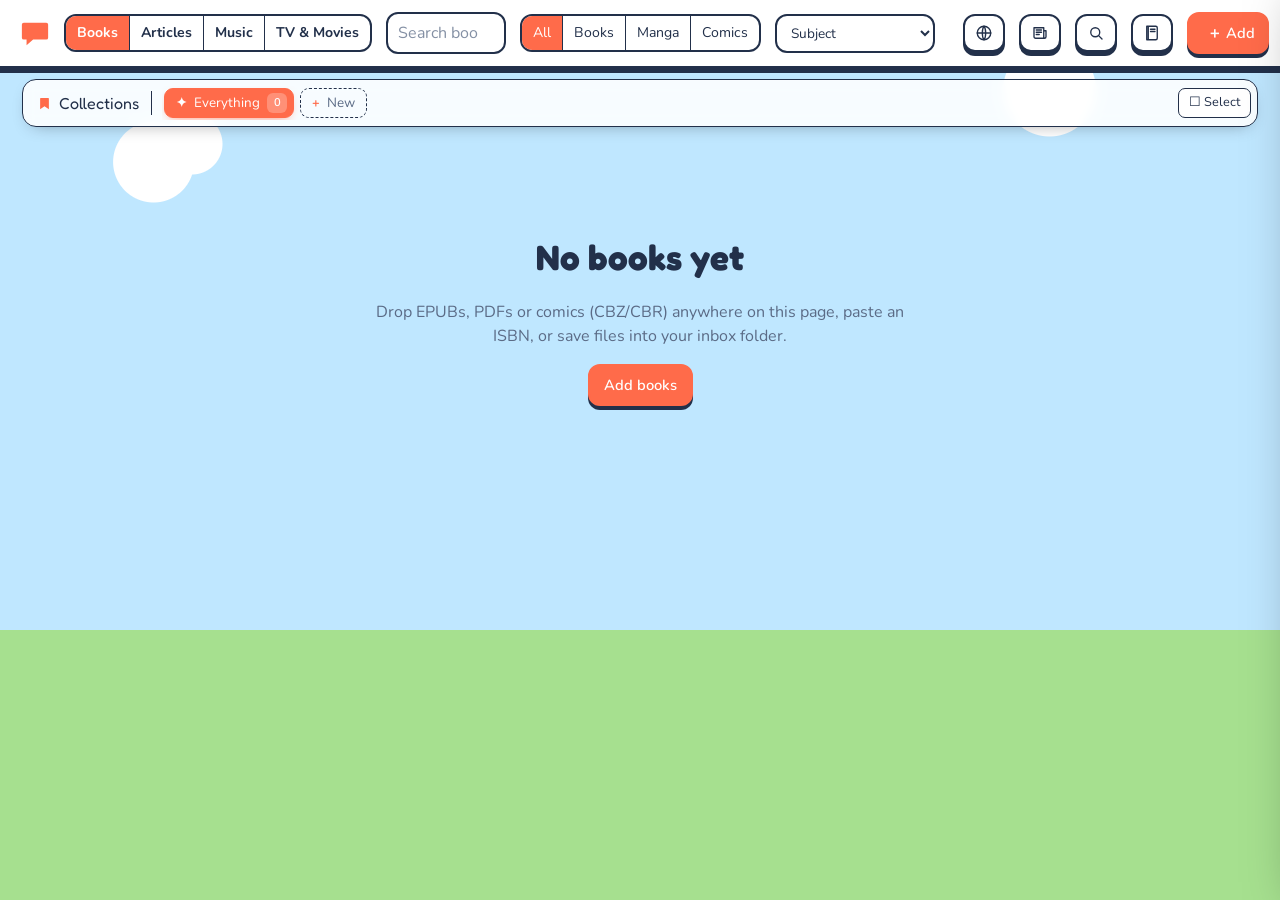
==== app/static/index.html @ fa151b28 "First upload of babels-library Co-Authored-By: Claude Opus 5.5 <noreply@anthropic.com>" ====
<!doctype html>
<html lang="en" data-theme="wordtown">
<head>
<meta charset="utf-8">
<meta name="viewport" content="width=device-width, initial-scale=1">
<title>Babel's Library</title>
<link rel="icon" href="icon.png">
<link rel="stylesheet" href="css/base.css">
<link rel="stylesheet" href="css/themes.css">
<script>try{var t=localStorage.getItem('inkwell-theme');if(['gruvbox'].indexOf(t)>=0)document.documentElement.dataset.theme=t}catch(e){}</script>
</head>
<body>
<svg width="0" height="0" style="position:absolute" aria-hidden="true">
  <filter id="rough"><feTurbulence type="fractalNoise" baseFrequency="0.035" numOctaves="2" seed="3"/><feDisplacementMap in="SourceGraphic" scale="3.2"/></filter>
</svg>

<header class="topbar">
  <button class="brand" id="brand" title="Back to the whole library">
    <span class="brand-mark" aria-hidden="true"></span>
    <span class="brand-name">Babel's Library</span>
  </button>
  <div class="seg area" id="areaSeg" role="tablist" aria-label="Collection">
    <button data-area="books" class="on" title="Books and graphic novels">Books</button><button data-area="articles" title="Research articles and papers">Articles</button><button data-area="music" title="Albums and songs">Music</button><button data-area="video" title="TV shows and movies">TV &amp; Movies</button>
  </div>
  <label class="search">
    <span class="sr">Search</span>
    <input id="search" type="search" placeholder="Search titles, authors, tags…" autocomplete="off">
  </label>
  <div class="seg" id="kindSeg" role="radiogroup" aria-label="Show">
    <button data-kind="all" class="on">All</button>
  </div>
  <label class="ctl"><span>Group</span>
    <select id="groupBy">
    </select>
  </label>
  <div class="seg views" id="viewSeg" hidden role="radiogroup" aria-label="View">
    <button data-view="catalog" title="Card catalogue"><svg viewBox="0 0 24 24"><path d="M3 4h18v7H3zm2 2v3h14V6zm5 1h4v1h-4zM3 13h18v7H3zm2 2v3h14v-3zm5 1h4v1h-4z"/></svg><span>Catalogue</span></button>
    <button data-view="heist" title="Calling cards"><svg viewBox="0 0 24 24"><path d="M3 6l17-3-2 6 4 1-18 11 4-9-5-1z"/></svg><span>Cards</span></button>
  </div>
  <span class="spacer"></span>
  <button class="btn journal-btn" id="browserBtn" title="Browse the web (one tab, ads blocked, history, saved passwords)"><svg viewBox="0 0 24 24" aria-hidden="true"><circle cx="12" cy="12" r="9"/><path d="M3 12h18M12 3c3 3.5 3 14.5 0 18M12 3c-3 3.5-3 14.5 0 18"/></svg></button>
  <button class="btn journal-btn" id="newsBtn" title="The news: science, and your county, city, state and country"><svg viewBox="0 0 24 24" aria-hidden="true"><path d="M4 5h13v14H6a2 2 0 01-2-2zM17 9h3v8a2 2 0 01-2 2M7 8h7M7 11h7M7 14h4"/></svg><span>News</span></button>
  <button class="btn journal-btn" id="discoverBtn" title="Find books online and keep a wishlist"><svg viewBox="0 0 24 24" aria-hidden="true"><circle cx="11" cy="11" r="6"/><path d="M20 20l-4.5-4.5"/></svg><span>Discover</span></button>
  <button class="btn journal-btn" id="journalBtn" title="Your review journal (J)"><svg viewBox="0 0 24 24" aria-hidden="true"><path d="M5 3h12a2 2 0 012 2v14a2 2 0 01-2 2H5zm2 0v18M10 7h6M10 10h6"/></svg><span>Journal</span></button>
  <button class="btn primary" id="addBtn">Add to library</button>
  <button class="icon-btn" id="fsBtn" title="Full screen (F11)" hidden><svg viewBox="0 0 24 24"><path d="M3 3h7v2H5v5H3zM14 3h7v7h-2V5h-5zM3 14h2v5h5v2H3zM19 14h2v7h-7v-2h5z"/></svg></button>
  <button class="icon-btn" id="widgetBtn" title="Shrink Babel's Library into the desktop widget" hidden><svg viewBox="0 0 24 24"><path d="M3 4h18v12H3zm2 2v8h14V6zM8 18h8v2H8z"/></svg></button>
  <button class="icon-btn" id="settingsBtn" title="Settings and themes"><svg viewBox="0 0 24 24"><path d="M12 8a4 4 0 100 8 4 4 0 000-8zm9 4l-2.1-.7-.6-1.5 1-2-1.9-1.9-2 1-1.5-.6L13.2 3h-2.4l-.7 2.1-1.5.6-2-1L4.7 6.6l1 2-.6 1.5L3 10.8v2.4l2.1.7.6 1.5-1 2 1.9 1.9 2-1 1.5.6.7 2.1h2.4l.7-2.1 1.5-.6 2 1 1.9-1.9-1-2 .6-1.5 2.1-.7z"/></svg></button>
</header>

<div class="statusline" id="statusline"></div>
<nav class="collbar" id="collBar" aria-label="Collections"></nav>

<main id="library" tabindex="-1"></main>

<aside id="drawer" class="drawer" aria-hidden="true">
  <button class="icon-btn close" data-close-drawer title="Close">✕</button>
  <div id="drawerBody"></div>
</aside>

<!-- Add dialog -->
<dialog id="addDialog" class="dlg">
  <form method="dialog" class="dlg-head"><h2>Add to library</h2><button class="icon-btn" value="cancel" title="Close">✕</button></form>
  <div class="tabs" role="tablist">
    <button class="on" data-tab="files">Files</button>
    <button data-tab="scan">Scan a folder</button>
    <button data-tab="import">Zotero or Calibre</button>
    <button data-tab="lookup">DOI, ISBN or link</button>
    <button data-tab="manual">Type it in</button>
  </div>
  <div class="libnote"><span class="ln-lbl">Main library folder</span><code class="libPath">…</code>
    <button class="btn sm" type="button" data-action="reveal-lib">Open</button>
    <button class="btn sm" type="button" data-action="switch-lib" title="Pick a different main folder, and optionally move the whole library there">Change or move…</button></div>
  <section class="tab on" data-pane="files">
    <label class="drop" id="dropZone">
      <input type="file" id="fileInput" accept=".pdf,.epub,.cbz,.cbr,.cb7,.cbt,.mp3,.flac,.m4a,.aac,.ogg,.opus,.wav,.aiff,.mp4,.m4v,.mkv,.webm,.avi,.mov" multiple hidden>
      <strong>Drop books, articles, comics, music or video here</strong>
      <span>or click to choose files. Each one is sorted, tagged and cited automatically.</span>
    </label>
    <div class="inbox-note">
      <p>Files you save into your inbox folder are added on their own:</p>
      <code id="inboxPath">…</code>
      <button class="btn" id="openInbox" type="button">Open inbox folder</button>
    </div>
    <ul class="upload-list" id="uploadList"></ul>
  </section>
  <section class="tab" data-pane="scan">
    <p class="hint">Pick a folder. Babel's Library looks through it (and every folder inside it) and adds each article, book or graphic novel that isn't already in your library.</p>
    <div class="row"><input id="scanFolder" placeholder="Folder to scan" style="flex:1"><button class="btn" type="button" data-pick="#scanFolder">Browse…</button><button class="btn" type="button" id="devBtn" title="A phone or e-reader plugged in by USB (shown under This PC, with no drive letter)">Phone / e-reader…</button></div>
    <div class="dev-browse" id="devBrowse" hidden><div class="dev-crumbs" id="devCrumbs"></div><div class="dev-list" id="devList"></div><div class="row" style="justify-content:flex-end;margin-top:8px"><button class="btn sm" type="button" id="devClose">Cancel</button><button class="btn sm primary" type="button" id="devUse" disabled>Use this folder</button></div></div>
    <label class="row" style="margin-top:10px"><input type="checkbox" id="scanMove" checked> Move the files into the library folder (untick to leave the originals where they are and copy them instead)</label>
    <div class="row" style="margin-top:12px"><button class="btn" type="button" id="scanCheck">Check folder</button><button class="btn primary" type="button" id="scanGo" disabled>Add new files</button></div>
    <div class="import-result" id="scanResult"></div>
  </section>
  <section class="tab" data-pane="import">
    <div class="import-card">
      <h4>Zotero</h4>
      <p class="hint">Brings in your Zotero items with their PDFs, tags, notes and highlights. Choose the folder that contains <code>zotero.sqlite</code>.</p>
      <div class="row"><input id="zoteroDir" style="flex:1"><button class="btn" type="button" data-pick="#zoteroDir">Browse…</button></div>
      <label class="row" style="margin-top:8px"><input type="checkbox" id="zoteroMove" checked> Move the files into the library folder. Zotero won't be able to open those attachments afterwards; untick to copy instead.</label>
      <label class="row" style="margin-top:8px"><input type="checkbox" id="zoteroOA" checked> For items without a PDF, download a free open-access copy if one exists (needs internet)</label>
      <div class="row" style="margin-top:10px"><button class="btn" type="button" data-import-check="zotero">Check</button><button class="btn primary" type="button" data-import-go="zotero" disabled>Import from Zotero</button></div>
      <div class="import-result" id="zoteroResult"></div>
    </div>
    <div class="import-card">
      <h4>Calibre</h4>
      <p class="hint">Brings in your Calibre books with their files, covers, tags and descriptions. Choose the folder that contains <code>metadata.db</code>.</p>
      <div class="row"><input id="calibreDir" style="flex:1"><button class="btn" type="button" data-pick="#calibreDir">Browse…</button></div>
      <label class="row" style="margin-top:8px"><input type="checkbox" id="calibreMove" checked> Move the files into the library folder. Calibre won't be able to open those books afterwards; untick to copy instead.</label>
      <div class="row" style="margin-top:10px"><button class="btn" type="button" data-import-check="calibre">Check</button><button class="btn primary" type="button" data-import-go="calibre" disabled>Import from Calibre</button></div>
      <div class="import-result" id="calibreResult"></div>
    </div>
  </section>
  <section class="tab" data-pane="lookup">
    <form id="lookupForm" class="row">
      <input id="lookupInput" placeholder="10.1038/nature12373  ·  978-0-14-312854-0  ·  https://…" required>
      <button class="btn primary">Look up</button>
    </form>
    <label class="row" style="margin-top:8px"><input type="checkbox" id="lookupDownload" checked> Download a free copy into my library folder if one exists (open-access papers, arXiv, direct PDF links)</label>
    <p class="hint">Needs an internet connection. Everything else in Babel's Library works offline.</p>
    <div id="lookupResult"></div>
  </section>
  <section class="tab" data-pane="manual">
    <form id="manualForm" class="form-grid"></form>
  </section>
</dialog>

<!-- Settings dialog -->
<dialog id="settingsDialog" class="dlg wide">
  <form method="dialog" class="dlg-head"><h2>Settings</h2><button class="icon-btn" value="cancel" title="Close">✕</button></form>
  <h3>Look</h3>
  <div class="theme-picker" id="themePicker"></div>
  <h3>Library</h3>
  <div class="form-grid"><label>Sort books by<select id="sortBy">
      <option value="added">Recently added</option>
      <option value="opened">Recently read</option>
      <option value="title">Title</option>
      <option value="author">Author</option>
      <option value="year-desc">Newest first</option>
      <option value="year-asc">Oldest first</option>
      <option value="notes">Most annotated</option>
    </select></label></div>
  <h3>Library folder</h3>
  <div class="form-grid">
    <div class="full row"><code id="libFolder" style="flex:1"></code><button class="btn" type="button" data-action="switch-lib">Change…</button><button class="btn" type="button" data-action="reveal-lib">Open</button><button class="btn" type="button" data-action="rescan" title="Recheck the library folder: add files that appeared, find files that moved, and remove entries whose files are gone">↻ Refresh library</button></div>
    <p class="hint full" style="margin:0">Every file Babel's Library manages lives here: Articles, Books, Graphic Novels, Music (by artist and album), TV (by series and season) and Movies. You can switch to a different folder at any time.</p>
  </div>
  <h3>Automatic updates</h3>
  <p class="status-row" id="inboxStatus"></p>
  <div class="form-grid" id="settingsForm">
    <div class="full row"><label style="flex:1">Inbox folder <input name="watch_folder" id="inboxFolder"></label><button class="btn" type="button" data-pick="#inboxFolder" style="align-self:flex-end">Browse…</button></div>
    <label class="full"><input type="checkbox" name="inbox_move"> Move files out of the inbox into the library folder (instead of leaving a copy in the inbox)</label>
    <label><input type="checkbox" name="watch_enabled"> Watch the inbox folder</label>
    <label>Check every <input type="number" name="watch_interval" min="3" max="600" style="width:5em"> seconds</label>
    <label class="full"><input type="checkbox" name="auto_lookup"> Fill in details from CrossRef / OpenLibrary when a file has a DOI or ISBN (online only)</label>
  </div>
  <h3>Book catalogue</h3>
  <p class="hint">Two free keys add more to the catalogue's “Hot off the press” and to each book's “More info” page. Both are optional.</p>
  <div class="form-grid" id="dvKeys">
    <label class="full">New York Times Books API key <input name="nyt_key" type="password" autocomplete="off" spellcheck="false" placeholder="paste your key"></label>
    <p class="full hint">The bestseller lists and NYT reviews. Get one at developer.nytimes.com: sign in, choose Apps → New App, switch on “Books API”, save, and copy the key.</p>
    <label class="full">Hardcover API token <input name="hardcover_token" type="password" autocomplete="off" spellcheck="false" placeholder="paste your token"></label>
    <p class="full hint">New releases with exact dates, ratings and readers' reviews. Get it at hardcover.app: sign in, open Settings → Hardcover API, and copy the token.</p>
    <div class="full row"><button class="btn" type="button" id="dvTestKeys">Save and test</button><span class="hint" id="dvKeyResult"></span></div>
  </div>
  <h3>News</h3>
  <label class="ab-on"><input type="checkbox" id="newsAlertsOn"> Tell me when a new event turns up in the News “Events” section <span class="hint">(checked in the background every few hours; your paired phone gets a notification too)</span></label>
  <h3>Your search sites</h3>
  <p class="hint">Websites of your own choosing, shown as buttons on a catalogue entry's “More info” page next to the other links. Put <code>{q}</code> in the address where the title goes (and <code>{author}</code> for the author, if the site wants it), then tick the departments it's for. They open in their own window.</p>
  <div class="ss-list" id="searchSites"></div>
  <label class="ab-on"><input type="checkbox" id="adblockOn"> Block ads, pop-ups and trackers in the reading window <span class="hint" id="adblockStatus"></span></label>
  <div class="row"><button class="btn" type="button" id="ssAdd">＋ Add a site</button><span class="hint">Example: <code>https://www.example.com/search?q={q}</code></span></div>
  <div id="deskSettings" hidden>
  <h3>Desktop widget</h3>
  <div class="form-grid" id="deskForm">
    <label>When Babel's Library starts, open<select name="start_mode"><option value="full">The full window</option><option value="widget">The desktop widget</option></select></label>
    <label><input type="checkbox" name="widget_locked"> Pin the widget in place (it can't be moved or resized)</label>
    <label>Widget position<select name="widget_corner">
      <option value="top-right">Top right</option><option value="top-left">Top left</option>
      <option value="bottom-right">Bottom right</option><option value="bottom-left">Bottom left</option>
      <option value="custom">Where I put it</option></select></label>
    <label><input type="checkbox" name="main_fullscreen"> Open Babel's Library full screen on start</label>
    <label><input type="checkbox" name="widget_autohide"> Hide the widget's title bar until you point at its top edge</label>
    <div class="full row"><button class="btn" type="button" id="showWidget">Switch to the widget</button><span class="hint">Babel's Library is either this full window or the widget. Drag the widget by its title bar, then use its pin to fix it in place. Other windows can sit in front of it. Double-click it to come back here full screen.</span></div>
  </div>
  </div>
  <h3>Phone</h3>
  <p class="hint">The Babel's Library app for Android keeps the same library, reading positions, progress and watched marks as this computer, and fetches files from it. Pair a phone once: open the app, tap <b>Pair with computer</b>, and type the code below.</p>
  <div class="ph-box" id="phoneBox"></div>
  <label class="ab-on"><input type="checkbox" id="phoneRemote"> Reach this library from anywhere (cellular data too), through a free Cloudflare tunnel <span class="hint" id="phoneRemoteNote"></span></label>
  <h3>Local AI</h3>
  <div class="ai-status" id="aiStatus"></div>
  <div class="form-grid">
    <label>Ollama address <input name="ollama_url" form="x" id="ollamaUrl"></label>
    <label>Model <select id="ollamaModel"></select></label>
  </div>
  <h3>Export</h3>
  <div class="row wrap">
    <a class="btn" href="/api/export/annotations?format=md" download>All annotations (Markdown)</a>
    <a class="btn" href="/api/export/annotations?format=json" download>All annotations (JSON)</a>
    <select id="bibStyle"><option>APA (7th ed.)</option><option>MLA (9th ed.)</option><option>Chicago (17th ed.)</option></select>
    <a class="btn" id="bibLink" href="#" download>Bibliography</a>
  </div>
  <div class="dlg-foot"><button class="btn primary" id="saveSettings">Save settings</button></div>
</dialog>

<!-- Reader -->
<div id="reader" class="reader" hidden>
  <header class="reader-bar">
    <button class="btn" id="readerClose">Back to library</button>
    <button class="btn" id="rToc" title="Table of contents (T)"><svg viewBox="0 0 24 24" width="16" height="16"><path d="M4 5h2v2H4zm4 0h12v2H8zM4 11h2v2H4zm4 0h12v2H8zm-4 6h2v2H4zm4 0h12v2H8z"/></svg>Contents</button>
    <div class="reader-title" id="readerTitle"></div>
    <div class="reader-nav">
      <button class="icon-btn" id="rPrev" title="Previous">‹</button>
      <span id="rPos"></span>
      <button class="icon-btn" id="rNext" title="Next">›</button>
    </div>
    <div class="view-wrap">
      <button class="btn" id="rView" aria-haspopup="true" title="Page layout and width">View</button>
      <div class="view-pop" id="viewPop" hidden>
        <div class="seg" id="rMode"><button data-mode="scroll">Scrolling</button><button data-mode="single">One page</button><button data-mode="double">Two pages</button></div>
        <label class="wrow">Page width <input type="range" id="rWidth" min="35" max="100" step="1"></label>
        <label class="wrow" id="rFontRow">Text size <input type="range" id="rFont" min="70" max="200" step="5"></label>
        <p class="hint">In page modes, click the left or right side of the page to turn it.</p>
      </div>
    </div>
    <button class="btn" id="rMark" title="Bookmark this page (B)" aria-pressed="false"><svg viewBox="0 0 24 24" width="16" height="16"><path d="M6 3h12v18l-6-4-6 4z"/></svg>Bookmark</button>
    <button class="btn" id="rPin" title="Drop a pin with a comment anywhere on the page" aria-pressed="false"><svg viewBox="0 0 24 24" width="16" height="16"><path d="M12 2a7 7 0 00-7 7c0 5 7 13 7 13s7-8 7-13a7 7 0 00-7-7zm0 9.5A2.5 2.5 0 1112 6a2.5 2.5 0 010 5z"/></svg>Pin</button>
    <button class="btn" id="rDir" hidden>Left to right</button>
    <button class="icon-btn" id="rFull" title="Full screen / window"><svg viewBox="0 0 24 24"><path d="M3 3h7v2H5v5H3zM14 3h7v7h-2V5h-5zM3 14h2v5h5v2H3zM19 14h2v7h-7v-2h5z"/></svg></button>
    <button class="btn" id="rListen" hidden title="Play this book's audiobook from here; the sentence being read is highlighted">🎧 Listen</button>
    <button class="btn" id="toggleNotes">Notes <span id="noteCount"></span></button>
    <button class="icon-btn" id="rHide" title="Hide the toolbar for distraction-free reading (H)"><svg viewBox="0 0 24 24"><path d="M3 5h18v3H3zM7 11h10M7 15h10M7 19h6" stroke="currentColor" stroke-width="1.6" fill="none"/></svg></button>
  </header>
  <div class="reader-main">
    <aside class="toc-panel" id="tocPanel" hidden>
      <div class="toc-head"><h3 id="tocTitle">Contents</h3><button class="icon-btn sm" id="tocClose" title="Close">✕</button></div>
      <div class="toc-jump" id="tocJump" hidden><label>Go to page <input type="number" id="tocPage" min="1"></label><button class="btn sm" id="tocGo">Go</button></div>
      <div class="toc-list" id="tocList"></div>
    </aside>
    <div class="doc-stage" id="docStage">
      <div class="reader-doc" id="readerDoc"></div>
      <button class="page-arrow left" id="pgLeft" title="Previous page (←)" aria-label="Previous page"><svg viewBox="0 0 24 24"><path d="M15.5 4.5L8 12l7.5 7.5"/></svg></button>
      <button class="page-arrow right" id="pgRight" title="Next page (→)" aria-label="Next page"><svg viewBox="0 0 24 24"><path d="M8.5 4.5L16 12l-7.5 7.5"/></svg></button>
    </div>
    <aside class="notes-panel" id="notesPanel">
      <div class="notes-head">
        <h3>Annotations</h3>
        <div class="row">
          <a class="btn sm" id="exportMd" download>Export .md</a>
          <a class="btn sm" id="exportJson" download>.json</a>
        </div>
      </div>
      <p class="hint" id="notesHint">Select text to highlight it and attach a note.</p>
      <ol class="notes-list" id="notesList"></ol>
    </aside>
  </div>
  <div class="sel-pop" id="selPop" hidden>
    <button data-color="yellow" title="Yellow highlight"></button>
    <button data-color="green" title="Green highlight"></button>
    <button data-color="blue" title="Blue highlight"></button>
    <button data-color="pink" title="Pink highlight"></button>
    <button class="note-btn" data-color="note">Highlight + note</button>
  </div>
</div>

<dialog id="libDialog" class="dlg">
  <form method="dialog" class="dlg-head"><h2>Library folder</h2><button class="icon-btn" value="cancel" title="Close">✕</button></form>
  <p class="hint">Now using <code id="libCurrent"></code></p>
  <div class="row"><input id="libNew" style="flex:1" placeholder="New library folder"><button class="btn" type="button" data-pick="#libNew">Browse…</button></div>
  <div class="lib-modes">
    <label><input type="radio" name="libMode" value="move" checked> <span><b>Move my files there.</b> Everything in the current library folder moves to the new one.</span></label>
    <label><input type="radio" name="libMode" value="switch"> <span><b>Just switch.</b> Existing files stay where they are; new files go to the new folder.</span></label>
  </div>
  <label class="row"><input type="checkbox" id="libScan" checked> Also add any books, articles, comics or media already in the new folder</label>
  <div class="dlg-foot"><button class="btn primary" type="button" id="libGo">Use this folder</button></div>
</dialog>

<div class="player" id="player" hidden>
  <div class="pl-cover" id="plCover"></div>
  <div class="pl-meta"><b id="plTitle"></b><span id="plArtist"></span></div>
  <div class="pl-ctl"><button class="icon-btn" id="plShuf" title="Shuffle" aria-pressed="false">⤨</button><button class="icon-btn" id="plPrev" title="Previous">⏮</button><button class="icon-btn pl-big" id="plPlay" title="Play or pause">▶</button><button class="icon-btn" id="plNext" title="Next">⏭</button></div>
  <input type="range" id="plSeek" min="0" max="0" step="0.1" value="0" aria-label="Position"><span class="pl-time" id="plTime">0:00</span>
  <select id="plRate" class="pl-rate" title="Audiobook speed" hidden><option value="1">1×</option><option value="1.25">1.25×</option><option value="1.5">1.5×</option><option value="1.75">1.75×</option><option value="2">2×</option><option value="2.5">2.5×</option><option value="3">3×</option><option value="3.5">3.5×</option><option value="4">4×</option><option value="4.5">4.5×</option><option value="5">5×</option></select>
  <input type="range" id="plVol" min="0" max="1" step="0.01" value="1" aria-label="Volume" class="pl-vol">
  <button class="icon-btn pl-qbtn" id="plQueue" title="Queue">☰<sup id="plQCount"></sup></button>
  <button class="icon-btn" id="plClose" title="Stop and clear">✕</button>
  <audio id="audio" preload="auto"></audio>
  <div class="pl-queue" id="plQueuePanel" hidden>
    <div class="pl-qhead"><b>Queue</b><button class="btn sm" id="plQueueClear">Clear up next</button><button class="icon-btn sm" id="plQueueClose" title="Close">✕</button></div>
    <ol class="pl-qlist" id="plQueueList"></ol>
  </div>
</div>

<div class="selbar" id="selBar" hidden>
  <b id="selCount"></b>
  <button class="btn sm" id="selAll">Select all shown</button><button class="btn sm" id="selNone">Clear</button>
  <select id="selAdd"></select>
  <button class="btn sm" id="selRemove" hidden></button>
  <button class="btn primary sm" id="selOut" title="Copy the selected files to a folder you choose">⇩ Check out…</button>
  <button class="btn sm" id="selDone">Done</button>
</div>

<dialog id="coDialog" class="dlg small">
  <form method="dialog" class="dlg-head"><h2>Check out files</h2><button class="icon-btn" value="cancel" title="Close">✕</button></form>
  <p id="coSummary"></p>
  <label class="field">Copy them to this folder
    <span class="row"><input id="coFolder" placeholder="e.g. E:\ or C:\Users\you\Desktop\For the trip"><button class="btn" type="button" id="coBrowse">Browse…</button></span>
  </label>
  <label class="check"><input type="checkbox" id="coKeep"> Keep the library's folders (Books\…, Music\Artist\Album…)</label>
  <div class="dlg-foot"><button class="btn primary" id="coGo" type="button">Copy files</button></div>
</dialog>

<dialog id="askDialog" class="dlg small">
  <form method="dialog">
    <div class="dlg-head"><h2 id="askTitle"></h2></div>
    <label class="field"><span id="askLabel"></span><input id="askInput" autocomplete="off"></label>
    <div class="dlg-foot"><button class="btn" value="cancel">Cancel</button><button class="btn primary" value="ok">OK</button></div>
  </form>
</dialog>

<div class="lightbox" id="lightbox" hidden>
  <div class="lb-bar"><span id="lbCap"></span><button class="icon-btn" id="lbOut" title="Zoom out">−</button><button class="icon-btn" id="lbIn" title="Zoom in">+</button><button class="icon-btn" id="lbFit" title="Fit to screen">⤢</button><button class="icon-btn" id="lbClose" title="Close (Esc)">✕</button></div>
  <div class="lb-stage" id="lbStage"><img id="lbImg" alt=""></div>
</div>

<div class="toasts" id="toasts" aria-live="polite"></div>

<script src="vendor/pdf.min.js"></script>
<script src="vendor/jszip.min.js"></script>
<script src="vendor/epub.min.js"></script>
<script src="js/drivewatch.js"></script>
<script src="js/themes.js"></script>
<script src="js/comic.js"></script>
<script src="js/player.js"></script>
<script src="js/media.js"></script>
<script src="js/app.js"></script>
<script src="js/inbrowser.js"></script>
<script src="js/news.js"></script>
<script src="js/collections.js"></script>
<script src="js/journal.js"></script>
<script src="js/discover.js"></script>
<script src="js/reader.js"></script>
</body>
</html>
---- app/static/css/base.css ----
/* ============ Fonts (bundled, all SIL Open Font License) ============ */
@font-face{font-family:"IM Fell English";src:url(../vendor/fonts/im-fell-english-latin-400-normal.woff2) format("woff2");font-display:swap}
@font-face{font-family:"IM Fell English SC";src:url(../vendor/fonts/im-fell-english-sc-latin-400-normal.woff2) format("woff2");font-display:swap}
@font-face{font-family:"Chakra Petch";font-weight:400;src:url(../vendor/fonts/chakra-petch-latin-400-normal.woff2) format("woff2")}
@font-face{font-family:"Chakra Petch";font-weight:600;src:url(../vendor/fonts/chakra-petch-latin-600-normal.woff2) format("woff2")}
@font-face{font-family:"Chakra Petch";font-weight:700;src:url(../vendor/fonts/chakra-petch-latin-700-normal.woff2) format("woff2")}
@font-face{font-family:"IBM Plex Mono";font-weight:400;src:url(../vendor/fonts/ibm-plex-mono-latin-400-normal.woff2) format("woff2")}
@font-face{font-family:"IBM Plex Mono";font-weight:600;src:url(../vendor/fonts/ibm-plex-mono-latin-600-normal.woff2) format("woff2")}
@font-face{font-family:"Fredoka";font-weight:400;src:url(../vendor/fonts/fredoka-latin-400-normal.woff2) format("woff2")}
@font-face{font-family:"Fredoka";font-weight:600;src:url(../vendor/fonts/fredoka-latin-600-normal.woff2) format("woff2")}
@font-face{font-family:"Fredoka";font-weight:700;src:url(../vendor/fonts/fredoka-latin-700-normal.woff2) format("woff2")}
@font-face{font-family:"Nunito";font-weight:400;src:url(../vendor/fonts/nunito-latin-400-normal.woff2) format("woff2")}
@font-face{font-family:"Nunito";font-weight:600;src:url(../vendor/fonts/nunito-latin-600-normal.woff2) format("woff2")}
@font-face{font-family:"Nunito";font-weight:700;src:url(../vendor/fonts/nunito-latin-700-normal.woff2) format("woff2")}
@font-face{font-family:"Anton";src:url(../vendor/fonts/anton-latin-400-normal.woff2) format("woff2")}
@font-face{font-family:"Archivo Narrow";font-weight:400;src:url(../vendor/fonts/archivo-narrow-latin-400-normal.woff2) format("woff2")}
@font-face{font-family:"Archivo Narrow";font-weight:600;src:url(../vendor/fonts/archivo-narrow-latin-600-normal.woff2) format("woff2")}
@font-face{font-family:"Archivo Narrow";font-weight:700;src:url(../vendor/fonts/archivo-narrow-latin-700-normal.woff2) format("woff2")}
@font-face{font-family:"Libre Baskerville";font-weight:400;src:url(../vendor/fonts/libre-baskerville-latin-400-normal.woff2) format("woff2")}
@font-face{font-family:"Libre Baskerville";font-weight:700;src:url(../vendor/fonts/libre-baskerville-latin-700-normal.woff2) format("woff2")}
@font-face{font-family:"Cormorant Garamond";font-weight:400;src:url(../vendor/fonts/cormorant-garamond-latin-400-normal.woff2) format("woff2")}
@font-face{font-family:"Cormorant Garamond";font-weight:600;src:url(../vendor/fonts/cormorant-garamond-latin-600-normal.woff2) format("woff2")}
@font-face{font-family:"Cormorant Garamond";font-weight:700;src:url(../vendor/fonts/cormorant-garamond-latin-700-normal.woff2) format("woff2")}
@font-face{font-family:"Permanent Marker";src:url(../vendor/fonts/permanent-marker-latin-400-normal.woff2) format("woff2")}

/* ============ Base ============ */
*,*::before,*::after{box-sizing:border-box}
[hidden]{display:none!important}
html,body{margin:0;height:100%}
body{
  background:var(--bg);
  color:var(--ink);font-family:var(--font-body);font-size:16px;line-height:1.5;
  -webkit-font-smoothing:antialiased;overflow-x:hidden;
}
/* the theme's pattern stays put behind the page (painting it on body made it tile, so it repeated as you scrolled) */
body::before{content:"";position:fixed;inset:0;z-index:-1;pointer-events:none;background:var(--bg);background-image:var(--texture);
  background-position:var(--texture-pos,0 0);background-size:var(--texture-size,auto);background-repeat:var(--texture-repeat,repeat)}
button,input,select,textarea{font:inherit;color:inherit}
a{color:var(--accent)}
.sr{position:absolute;width:1px;height:1px;overflow:hidden;clip:rect(0 0 0 0)}
:focus-visible{outline:3px solid var(--focus,var(--accent));outline-offset:2px}
svg{fill:currentColor}
@media (prefers-reduced-motion:reduce){*{transition:none!important;animation:none!important}}

/* ============ Top bar ============ */
.topbar{
  position:sticky;top:0;z-index:20;display:flex;flex-wrap:wrap;align-items:center;gap:10px 14px;
  padding:12px 20px;background:var(--bar-bg,var(--surface));color:var(--bar-ink,var(--ink));
  border-bottom:var(--bar-border,2px solid var(--line));box-shadow:var(--bar-shadow,none);
}
.brand{display:flex;align-items:center;gap:10px;background:none;border:0;cursor:pointer;padding:0}
.brand-mark{width:30px;height:30px;background:var(--accent);-webkit-mask:var(--brand-mask) center/contain no-repeat;mask:var(--brand-mask) center/contain no-repeat}
.brand-name{font-family:var(--font-display);font-size:1.6rem;line-height:1;letter-spacing:var(--display-track,0)}
.search{flex:1 1 110px;min-width:100px;max-width:360px}
.topbar .spacer{flex:1}
.search input{width:100%}
input,select,textarea{
  background:var(--field-bg,var(--bg));border:var(--field-border,1.5px solid var(--line));
  border-radius:var(--radius-sm);padding:7px 10px;color:var(--ink);
}
textarea{resize:vertical;min-height:70px;width:100%}
input::placeholder,textarea::placeholder{color:var(--ink-soft);opacity:.75}
.ctl{display:flex;align-items:center;gap:6px;font-family:var(--font-ui);font-size:.85rem;color:var(--ink-soft)}
.seg{display:inline-flex;border:var(--field-border,1.5px solid var(--line));border-radius:var(--radius-sm);overflow:hidden;background:var(--field-bg,var(--bg))}
.seg button{border:0;background:none;padding:6px 11px;cursor:pointer;font-family:var(--font-ui);font-size:.88rem;display:flex;align-items:center;gap:5px;color:var(--ink)}
.seg button+button{border-left:1px solid var(--line)}
.seg button.on{background:var(--accent);color:var(--accent-ink)}
.seg svg{width:17px;height:17px}
.views span{display:none}
@media(min-width:1500px){.views span{display:inline}}
@media(max-width:1500px){.ctl>span{display:none}}
.btn{
  display:inline-flex;align-items:center;gap:6px;cursor:pointer;text-decoration:none;
  font-family:var(--font-ui);font-weight:600;font-size:.92rem;padding:8px 14px;
  background:var(--btn-bg,var(--surface));color:var(--btn-ink,var(--ink));
  border:var(--btn-border,1.5px solid var(--line));border-radius:var(--radius-sm);box-shadow:var(--btn-shadow,none);
  transition:transform .12s, box-shadow .12s;
}
.btn:hover{transform:translateY(-1px)}
.btn:active{transform:translateY(1px)}
.btn.primary{background:var(--accent);color:var(--accent-ink);border-color:var(--accent)}
.btn.danger{color:var(--danger,#b3261e)}
.btn.sm{padding:4px 9px;font-size:.8rem}
.icon-btn{background:none;border:0;cursor:pointer;width:34px;height:34px;display:inline-grid;place-items:center;border-radius:var(--radius-sm);font-size:1.15rem;color:inherit}
.icon-btn:hover{background:var(--hover,rgba(127,127,127,.15))}
.icon-btn svg{width:22px;height:22px}
.row{display:flex;gap:8px;align-items:center}
.row.wrap{flex-wrap:wrap}
.hint{color:var(--ink-soft);font-size:.88rem;margin:.4em 0}
.statusline{font-family:var(--font-ui);font-size:.82rem;color:var(--ink-soft);padding:6px 22px 0;min-height:1.6em;display:flex;gap:18px;flex-wrap:wrap}
.statusline b{color:var(--ink);font-weight:600}
.dot{display:inline-block;width:8px;height:8px;border-radius:50%;background:var(--ok,#4a9);margin-right:6px;vertical-align:middle}
.dot.off{background:var(--ink-soft)}
.dot.busy{background:var(--accent2);animation:pulse 1s infinite alternate}
@keyframes pulse{to{opacity:.3}}

/* ============ Library + groups ============ */
#library{padding:14px 22px 80px;outline:none}
.group{margin:8px 0 34px}
.bookcase{display:flex;flex-wrap:wrap;gap:6px 28px;align-items:flex-end}
.bookcase .group{flex:0 1 auto;min-width:240px;margin:8px 0 26px}
.bookcase .group.big{flex:1 1 100%}
.group-head{display:flex;align-items:baseline;gap:12px;margin:0 0 12px}
.group-head h2{font-family:var(--font-display);font-weight:var(--display-weight,400);font-size:1.7rem;margin:0;letter-spacing:var(--display-track,0)}
.group-head .count{font-family:var(--font-ui);color:var(--ink-soft);font-size:.9rem}
.empty{max-width:560px;margin:10vh auto;text-align:center}
.empty h2{font-family:var(--font-display);font-size:2.2rem;margin:.2em 0}
.empty p{color:var(--ink-soft)}
.tagchip{display:inline-block;font-family:var(--font-ui);font-size:.74rem;padding:1px 8px;margin:2px 3px 2px 0;border-radius:var(--radius-tag,999px);background:var(--tag-bg);color:var(--tag-ink);border:var(--tag-border,0);cursor:pointer;white-space:nowrap}
.tagchip:hover{filter:brightness(1.08)}
.badge-analyzing{font-family:var(--font-ui);font-size:.72rem;color:var(--accent2)}

/* covers */
.cover{position:relative;aspect-ratio:2/3;overflow:hidden;border-radius:var(--radius-cover,3px);background:var(--c,var(--accent));box-shadow:var(--cover-shadow,0 6px 16px rgba(0,0,0,.25))}
.cover img{width:100%;height:100%;object-fit:cover;display:block}
.gen-cover{position:absolute;inset:0;padding:14% 11%;display:flex;flex-direction:column;justify-content:space-between;color:var(--cover-ink,#fff);
  background:var(--c);background-image:var(--cover-pattern)}
.gen-cover .t{font-family:var(--font-display);font-size:clamp(.9rem,1.35vw,1.25rem);line-height:1.12;overflow-wrap:anywhere;display:-webkit-box;-webkit-line-clamp:6;-webkit-box-orient:vertical;overflow:hidden}
.gen-cover .a{font-family:var(--font-ui);font-size:.72rem;opacity:.85}
.gen-cover .k{position:absolute;right:8%;top:5%;font-family:var(--font-ui);font-size:.62rem;opacity:.7}

/* ---- Shelf view ---- */
.shelf{display:flex;align-items:flex-end;flex-wrap:wrap;gap:3px;padding:26px 18px 0;min-height:236px;position:relative;
  background:var(--shelf-back);border-bottom:var(--plank,14px solid #6b4a2b);box-shadow:var(--plank-shadow,0 10px 14px -8px rgba(0,0,0,.5));border-radius:var(--radius-sm) var(--radius-sm) 0 0}
.spine{
  --w:38px;--h:180px;width:var(--w);height:var(--h);border:0;padding:10px 0;cursor:pointer;position:relative;
  background:var(--c);color:var(--spine-ink,#fff);border-radius:var(--spine-radius,3px 3px 0 0);
  background-image:var(--spine-pattern);box-shadow:var(--spine-shadow,inset -4px 0 0 rgba(0,0,0,.18),inset 3px 0 0 rgba(255,255,255,.12));
  display:flex;flex-direction:column;align-items:center;justify-content:space-between;
  transition:transform .18s cubic-bezier(.3,1.4,.6,1);transform-origin:bottom center;
}
.spine:hover,.spine:focus-visible{transform:translateY(-14px) rotate(-1.5deg);z-index:2}
.spine .st{writing-mode:vertical-rl;transform:rotate(180deg);font-family:var(--font-spine,var(--font-display));font-size:.86rem;line-height:1.05;max-height:calc(var(--h) - 74px);overflow:hidden;text-overflow:ellipsis;white-space:nowrap}
.spine .sa{writing-mode:vertical-rl;transform:rotate(180deg);font-family:var(--font-ui);font-size:.6rem;opacity:.8;max-height:44px;overflow:hidden;white-space:nowrap;text-overflow:ellipsis}
.spine .band{position:absolute;left:0;right:0;height:6px;background:var(--band,rgba(255,255,255,.25))}
.spine .band.b1{top:14%}.spine .band.b2{bottom:16%}
.spine.article{--spine-radius:1px;border-top:5px solid var(--accent2)}
.spine .pin{position:absolute;top:-8px;right:-4px;width:14px;height:14px;border-radius:50%;background:var(--accent2);border:2px solid var(--bg)}
.shelf-face{width:120px;flex:none;margin-right:6px;align-self:flex-end;padding-bottom:4px}
.shelf-face .cover{width:120px}

/* ---- Grid view ---- */
.cards{display:grid;grid-template-columns:repeat(auto-fill,minmax(168px,1fr));gap:26px 22px}
@media(max-width:600px){.cards{grid-template-columns:repeat(2,1fr);gap:20px 14px}#library{padding:10px 14px 60px}.statusline{padding:6px 14px 0}.topbar{padding:10px 14px}}
.card{background:none;border:0;padding:0;text-align:left;cursor:pointer;display:flex;flex-direction:column;gap:8px}
.card .cover{transition:transform .2s}
.card:hover .cover,.card:focus-visible .cover{transform:translateY(-5px) rotate(var(--tilt,-1deg))}
.card .ct{font-family:var(--font-display);font-size:1.02rem;line-height:1.2;display:-webkit-box;-webkit-line-clamp:2;-webkit-box-orient:vertical;overflow:hidden}
.card .ca{font-size:.82rem;color:var(--ink-soft);font-family:var(--font-ui)}
.card .ctags{line-height:1.2}

/* ---- TV & Movies: two wheels, the chosen one on the right, the swap switch bottom right ---- */
body.area-video #kindSeg,body.area-video .ctl:has(#groupBy){visibility:hidden}
.vw{display:grid;grid-template-columns:minmax(340px,1fr) 1fr;gap:28px;height:calc(100vh - 175px);min-height:460px;transition:opacity .16s}
.vw.swapping{opacity:0}
.vw-wheel{position:relative;overflow:hidden;outline:none;
  mask-image:linear-gradient(transparent,#000 12%,#000 88%,transparent);-webkit-mask-image:linear-gradient(transparent,#000 12%,#000 88%,transparent)}
.vw-card{position:absolute;left:70px;right:44px;top:0;height:92px;display:flex;align-items:center;gap:12px;padding:8px 16px 8px 10px;
  border:3px solid var(--line);border-radius:16px 6px 6px 16px;background:var(--hrow-bg,var(--surface));color:var(--ink);cursor:pointer;text-align:left;font:inherit;
  box-shadow:0 4px 0 var(--line);transform-origin:left center;transition:transform .32s cubic-bezier(.2,.9,.3,1.15),opacity .25s,background .2s,box-shadow .2s}
.vw-card:hover{background:color-mix(in srgb,var(--accent2,#ffc93c) 30%,var(--surface))}
.vw-card.sel{background:var(--hrow-sel,var(--accent));color:#fff;box-shadow:7px 7px 0 var(--line);height:92px}
.vw-card.sel .vw-txt small{color:rgba(255,255,255,.85)}
.vw-thumb{flex:none;width:50px;height:72px;border-radius:6px;overflow:hidden;border:2px solid var(--line);background:#fff}
.vw-thumb img{width:100%;height:100%;object-fit:cover;display:block}
.vw-thumb i{display:grid;place-items:center;width:100%;height:100%;background:var(--c);color:#fff;font:700 1.4rem var(--font-display);font-style:normal}
.vw-txt{display:flex;flex-direction:column;gap:3px;min-width:0;flex:1}
.vw-txt b{font:var(--display-weight,700) 1.08rem/1.15 var(--font-display);white-space:nowrap;overflow:hidden;text-overflow:ellipsis}
.vw-txt small{color:var(--ink-soft);font-size:.82rem;white-space:nowrap;overflow:hidden;text-overflow:ellipsis}
.vw-prog{position:absolute;left:72px;right:18px;bottom:7px;height:5px;border-radius:999px;background:color-mix(in srgb,var(--line) 15%,transparent);overflow:hidden}
.vw-prog i{display:block;height:100%;background:var(--ok,#36b37e)}
.vw-card.sel .vw-prog i{background:#fff}
.vw-done{flex:none;display:grid;place-items:center;width:26px;height:26px;border-radius:50%;background:var(--ok,#36b37e);color:#fff;border:2px solid var(--line);font-weight:800}
.vw-right{display:grid;grid-template-rows:1fr auto;gap:16px;min-height:0}
.vw-stage{position:relative;isolation:isolate;min-height:0;overflow:hidden auto;background:var(--stage-bg,var(--surface));border:3px solid var(--line);border-radius:var(--radius-lg,24px);box-shadow:0 6px 0 var(--line);padding:18px}
/* the poster, blown up and blurred, glowing behind the stage */
.vw-backdrop{position:absolute;inset:0;z-index:-1;background-size:cover;background-position:center 30%;filter:blur(38px) saturate(1.5);opacity:.28;transform:scale(1.2);pointer-events:none;animation:vw-glow .5s ease}
@keyframes vw-glow{from{opacity:0}}
.vw-in{display:grid;grid-template-columns:minmax(150px,34%) 1fr;gap:18px;align-items:start;animation:vw-in .3s ease}
.vw-poster{position:relative;transform:rotate(-1.5deg);transition:transform .25s}
.vw-poster:hover{transform:rotate(0) scale(1.02)}
.vw-poster .cover{box-shadow:8px 8px 0 var(--line)}
.vw-stamp{position:absolute;right:-10px;top:14px;padding:4px 12px;border:3px solid var(--line);border-radius:6px;background:var(--ok,#36b37e);color:#fff;
  font:var(--display-weight,700) .95rem var(--font-display);text-transform:uppercase;transform:rotate(8deg);box-shadow:3px 3px 0 var(--line)}
.vw-stamp.now{background:var(--accent2,#ffc93c);color:#1d1b17}
/* the details as a cinema ticket: perforated edge, one box per fact */
.vw-ticket{display:flex;flex-wrap:wrap;margin:4px 0 2px;border:2px dashed var(--line);border-radius:10px;background:color-mix(in srgb,var(--accent2,#ffc93c) 22%,var(--surface));overflow:hidden}
.vw-ticket span{display:flex;flex-direction:column;gap:1px;padding:7px 14px;border-right:2px dashed color-mix(in srgb,var(--line) 45%,transparent);min-width:0}
.vw-ticket span:last-child{border-right:0;flex:1}
.vw-ticket small{font-size:.66rem;font-weight:800;letter-spacing:.09em;text-transform:uppercase;color:var(--ink-soft)}
.vw-ticket b{font-weight:700;white-space:nowrap;overflow:hidden;text-overflow:ellipsis}
.vw-reel{display:flex;flex-direction:column;gap:4px}
.vw-syn.full{display:block;-webkit-line-clamp:unset;overflow:visible}
.vw-synmore{align-self:flex-start;margin:-4px 0 4px;padding:0;border:0;background:none;color:var(--accent);font-weight:800;cursor:pointer}
.vw-synmore:hover{text-decoration:underline}
.vw-kin{position:relative;margin-top:22px;padding-top:14px;border-top:3px solid var(--line);animation:vw-in .4s ease}
.vw-kin h3{margin:0 0 10px;font:var(--display-weight,700) 1.15rem var(--font-display)}
/* a strip of film: sprocket holes above and below the posters */
.vw-strip{display:flex;gap:12px;overflow-x:auto;padding:16px 12px;border-radius:8px;background:#211a14;
  background-image:radial-gradient(circle,#f3ead7 3px,transparent 3.5px),radial-gradient(circle,#f3ead7 3px,transparent 3.5px);
  background-size:18px 10px;background-position:0 2px,0 calc(100% - 2px);background-repeat:repeat-x}
.vw-mini{flex:none;display:flex;flex-direction:column;gap:3px;width:104px;padding:0;border:0;background:none;color:#f3ead7;text-align:left;cursor:pointer;transition:transform .15s}
.vw-mini:hover{transform:translateY(-4px) rotate(-1deg)}
.vw-mini .cover{width:104px;height:156px;border:2px solid #f3ead7;border-radius:4px}
.vw-mini b{font-size:.8rem;line-height:1.15;display:-webkit-box;-webkit-line-clamp:2;-webkit-box-orient:vertical;overflow:hidden}
.vw-mini small{font-size:.72rem;opacity:.75}
.vw-mini.seen .cover{opacity:.6}
@keyframes vw-in{from{opacity:0;transform:translateX(18px)}}
.vw-in .cover{width:100%;aspect-ratio:2/3;height:auto}
.vw-info{display:flex;flex-direction:column;gap:6px;min-width:0}
.vw-kind{font-size:.75rem;font-weight:800;letter-spacing:.08em;text-transform:uppercase;color:var(--accent)}
.vw-info h2{margin:0;font:var(--display-weight,700) clamp(1.4rem,2.4vw,2.1rem)/1.1 var(--font-display)}
.vw-meta{margin:0;color:var(--ink-soft)}
.vw-bar{height:9px;border-radius:999px;background:color-mix(in srgb,var(--line) 15%,transparent);overflow:hidden}
.vw-bar i{display:block;height:100%;background:var(--accent);border-radius:999px}
.vw-syn{margin:6px 0;line-height:1.5;display:-webkit-box;-webkit-line-clamp:7;-webkit-box-orient:vertical;overflow:hidden}
.vw-eps{list-style:none;margin:6px 0 0;padding:0;display:grid;gap:4px;max-height:260px;overflow:auto}
.vw-eps button{display:grid;grid-template-columns:5.5em 1fr auto;gap:8px;width:100%;padding:5px 8px;border:2px solid var(--line);border-radius:8px;background:var(--surface);
  color:var(--ink);cursor:pointer;text-align:left;font:inherit}
.vw-eps li.done button{opacity:.6}.vw-eps li.next button{border-color:var(--accent);background:color-mix(in srgb,var(--accent) 12%,var(--surface))}
.vw-eps span{font-weight:800;color:var(--accent)}.vw-eps b{font-weight:600;white-space:nowrap;overflow:hidden;text-overflow:ellipsis}.vw-eps em{font-style:normal;color:var(--ink-soft)}
/* the swap switch: TV ⇄ Movies, in the bottom-right quarter */
.vw-swap{display:grid;grid-template-columns:1fr auto 1fr;align-items:stretch;gap:10px}
.vw-sw{display:flex;flex-direction:column;align-items:center;justify-content:center;gap:2px;padding:14px 10px;border:3px solid var(--line);border-radius:var(--radius-lg,24px);
  background:var(--surface);color:var(--ink);cursor:pointer;box-shadow:0 5px 0 var(--line);font:inherit;transition:transform .12s,background .2s}
.vw-sw b{font:var(--display-weight,700) clamp(1.4rem,2.6vw,2.2rem)/1 var(--font-display)}
.vw-sw small{color:var(--ink-soft)}
.vw-sw.on{background:var(--accent);color:#fff;transform:translateY(-3px);box-shadow:0 8px 0 var(--line)}.vw-sw.on small{color:rgba(255,255,255,.85)}
.vw-flip{align-self:center;width:64px;height:64px;border-radius:50%;border:3px solid var(--line);background:var(--accent2,#ffc93c);color:#1d1b17;cursor:pointer;
  font:800 1.8rem/1 var(--font-display);box-shadow:0 4px 0 var(--line);transition:transform .3s}
.vw-flip:hover{transform:rotate(180deg)}
@media(max-width:900px){.vw{grid-template-columns:1fr;height:auto}.vw-wheel{height:60vh}.vw-in{grid-template-columns:1fr}}

/* ---- Home: where you left off ---- */
.home{max-width:1400px;margin:0 auto;padding:4px 4px 40px}
/* Home: the TV & Movies wheel for everything you're reading and watching */
.vw.hw{height:calc(100vh - 196px)}
.hw-card{height:92px}
.hw-card .vw-prog{left:auto;right:14px;top:12px;bottom:auto;width:70px}
.hw-card .vw-txt b{font-size:1.22rem}
.hw-card .vw-txt small{font-size:.92rem}
.hw-st{align-self:flex-start;margin-top:2px;padding:1px 9px;border-radius:999px;font:800 .72rem var(--font-ui);font-style:normal;letter-spacing:.04em;text-transform:uppercase;
  background:color-mix(in srgb,var(--line) 14%,transparent);color:var(--ink)}
.hw-st.st-now{background:var(--accent2,#ffc93c);color:#1d1b17}
.hw-st.st-done{background:var(--ok,#36b37e);color:#fff}
.hw-st.st-hold{background:color-mix(in srgb,var(--accent2,#ffc93c) 35%,var(--surface));color:var(--ink);border:1px dashed var(--line)}
.hw-st.st-dropped{background:var(--danger,#d33);color:#fff}
.vw-card.sel .hw-st{background:rgba(255,255,255,.92);color:var(--hrow-sel,var(--accent))}
.hw-backdrop{filter:blur(6px) saturate(1.15);opacity:.42;transform:scale(1.06)}
.hw-stamp.st-new{background:var(--surface);color:var(--ink)}
.hw-stamp.st-now{background:var(--accent2,#ffc93c);color:#1d1b17}
.hw-stamp.st-hold{background:var(--surface);color:var(--ink)}
.hw-stamp.st-dropped{background:var(--danger,#d33)}
.hw-by{display:flex;align-items:center;flex-wrap:wrap;gap:6px 12px;padding:6px 6px 6px 12px;border-radius:999px;background:color-mix(in srgb,var(--surface) 82%,transparent);
  border:var(--btn-border,2px solid var(--line));font-size:1.02rem;align-self:flex-start;max-width:100%}
.hw-by b{font-weight:800}
.hw-by .btn{border-radius:999px}
.hw-in .vw-info{background:color-mix(in srgb,var(--stage-bg,var(--surface)) 72%,transparent);border-radius:var(--radius-sm,12px);padding:10px 12px}
.hw-tabs{display:grid;grid-template-columns:repeat(3,1fr);gap:10px}
.hw-tabs .vw-sw{padding:12px 8px}
.hw-tabs .vw-sw b{font-size:clamp(1rem,1.5vw,1.3rem)}
.hw-empty,.hw-none{padding:30px;color:var(--ink-soft)}
.hw-none h2{color:var(--ink)}
.home-hello h1{margin:0;font:var(--display-weight,700) clamp(1.8rem,3vw,2.6rem) var(--font-display);color:var(--ink)}
.home-hello p{margin:2px 0 18px;color:var(--ink-soft)}
.home-sec{margin:0 0 22px}
.home-h{display:inline-block;margin:0 0 10px;padding:2px 16px;background:var(--surface);color:var(--ink);border:3px solid var(--line);border-radius:999px;
  box-shadow:0 4px 0 var(--line);font:var(--display-weight,700) 1.15rem var(--font-display)}
.home-row{display:grid;grid-template-columns:repeat(auto-fill,minmax(300px,1fr));gap:16px}
.home-pair{display:grid;grid-template-columns:repeat(auto-fit,minmax(320px,1fr));gap:0 16px}
.home-card{display:flex;gap:14px;align-items:stretch;padding:12px;background:var(--surface);color:var(--ink);border:3px solid var(--line);border-radius:var(--radius-sm,12px);
  box-shadow:0 5px 0 var(--line)}
.home-cov{flex:none;width:96px;padding:0;border:0;background:none;cursor:pointer}
.home-cov .cover{width:96px;aspect-ratio:2/3;height:auto}
.home-card.k-tv .home-cov,.home-card.k-movie .home-cov{width:110px}.home-card.k-tv .home-cov .cover,.home-card.k-movie .home-cov .cover{width:110px}
.home-txt{display:flex;flex-direction:column;gap:4px;min-width:0;flex:1}
.home-kind{font-size:.72rem;font-weight:800;letter-spacing:.08em;text-transform:uppercase;color:var(--accent)}
.home-txt h3{margin:0;font:var(--display-weight,700) 1.1rem/1.2 var(--font-display);overflow-wrap:anywhere}
.home-txt p{margin:0;color:var(--ink-soft);font-size:.9rem}
.home-prog{height:8px;border-radius:999px;background:color-mix(in srgb,var(--line) 15%,transparent);overflow:hidden;margin-top:auto}
.home-prog i{display:block;height:100%;background:var(--accent);border-radius:999px}
.home-txt small{color:var(--ink-soft)}
.home-txt .btn{align-self:flex-start;margin-top:4px}
body.is-home #kindSeg,body.is-home #viewSeg{visibility:hidden}

/* ---- Heist (calling-card) view ---- */
.heist{display:grid;grid-template-columns:minmax(320px,1.05fr) 1fr;gap:28px;align-items:start}
.heist-list{display:flex;flex-direction:column;gap:6px}
.heist-group{font-family:"Anton",var(--font-display);font-size:1.55rem;margin:22px 0 6px;display:flex;flex-wrap:wrap;gap:3px}
.heist-group:first-child{margin-top:0}
.heist-group .rl{display:inline-block;padding:0 6px;line-height:1.25}
.heist-row{position:relative;display:flex;align-items:center;gap:14px;border:0;cursor:pointer;text-align:left;padding:10px 22px;
  background:var(--hrow-bg,var(--surface));color:var(--hrow-ink,var(--ink));transform:skewX(-10deg);transition:transform .15s, background .15s}
.heist-row>*{transform:skewX(10deg)}
.heist-row:nth-child(even){margin-left:18px}
.heist-row .ht{font-family:"Anton",var(--font-display);font-size:1.25rem;line-height:1.1;flex:1;white-space:nowrap;overflow:hidden;text-overflow:ellipsis}
.heist-row .hk{font-family:var(--font-ui);font-size:.75rem;opacity:.8}
.heist-row:hover,.heist-row.sel,.heist-row:focus-visible{background:var(--hrow-sel,var(--accent));color:var(--hrow-sel-ink,var(--accent-ink));transform:skewX(-10deg) translateX(14px) scale(1.03)}
.heist-stage{position:sticky;top:90px;min-height:520px;padding:30px;overflow:hidden;background:var(--stage-bg,var(--surface));color:var(--stage-ink,var(--ink));clip-path:polygon(4% 0,100% 2%,96% 100%,0 97%)}
.heist-stage .burst{position:absolute;inset:-20%;background:var(--burst,repeating-conic-gradient(from 0deg,var(--accent) 0 8deg,transparent 8deg 20deg));opacity:.22}
.heist-stage .stage-in{position:relative;display:grid;grid-template-columns:180px 1fr;gap:22px}
.heist-stage .cover{transform:rotate(-4deg);box-shadow:10px 10px 0 var(--accent)}
.heist-stage h3{font-family:"Anton",var(--font-display);font-size:2.1rem;line-height:1.05;margin:0 0 8px}
.heist-stage .meta{font-family:var(--font-ui);font-size:.9rem;margin-bottom:10px}
.heist-stage .sum{font-size:.95rem;max-width:60ch}
@media(max-width:900px){.heist{grid-template-columns:1fr}.heist-stage{position:relative;top:0}}

/* ============ Drawer ============ */
.drawer{position:fixed;top:0;right:0;bottom:0;width:min(780px,100vw);z-index:40;background:var(--surface);color:var(--ink);
  border-left:var(--drawer-border,2px solid var(--line));box-shadow:-20px 0 50px rgba(0,0,0,.35);transform:translateX(105%);transition:transform .28s cubic-bezier(.2,.8,.2,1);overflow-y:auto;padding:22px 24px 40px}
.drawer.open{transform:none}
.drawer .close{position:absolute;top:12px;right:12px}
.d-top{display:grid;grid-template-columns:120px 1fr;gap:18px;margin-bottom:14px}
.d-top h2{font-family:var(--font-display);font-size:1.45rem;line-height:1.15;margin:0 0 6px;font-weight:var(--display-weight,400)}
.d-top .by{font-family:var(--font-ui);font-size:.88rem;color:var(--ink-soft)}
.d-actions{display:flex;gap:8px;flex-wrap:wrap;margin:12px 0 4px}
.d-sec{margin-top:20px}
.d-sec h4{font-family:var(--font-ui);font-size:.86rem;font-weight:700;color:var(--ink-soft);margin:0 0 8px}
.cite{position:relative;padding:10px 12px;margin-bottom:8px;border:1.5px solid var(--line);border-radius:var(--radius-sm);background:var(--well,var(--bg));font-size:.9rem;padding-right:64px}
.cite b{display:block;font-family:var(--font-ui);font-size:.75rem;color:var(--accent);margin-bottom:3px}
.cite .copy{position:absolute;top:8px;right:8px}
.form-grid{display:grid;grid-template-columns:1fr 1fr;gap:10px 12px}
.form-grid label{display:flex;flex-direction:column;gap:3px;font-family:var(--font-ui);font-size:.8rem;color:var(--ink-soft)}
.form-grid label:has(input[type=checkbox]){flex-direction:row;align-items:center;gap:8px;color:var(--ink);font-size:.88rem}
.form-grid .full{grid-column:1/-1}
.tag-edit{display:flex;flex-wrap:wrap;gap:4px;align-items:center}
.tag-edit .tagchip button{border:0;background:none;padding:0 0 0 5px;cursor:pointer;color:inherit}
.tag-edit input{width:120px;padding:3px 8px;font-size:.8rem}
.summary{font-size:.95rem}
.small-ann{list-style:none;padding:0;margin:0}
.small-ann li{border-left:4px solid var(--hl-yellow);padding:4px 10px;margin-bottom:8px;font-size:.88rem}
.small-ann li b{display:block;font-family:var(--font-ui)}

/* ============ Dialogs ============ */
.dlg{width:min(680px,94vw);max-height:90vh;padding:0 24px 22px;border:var(--dlg-border,2px solid var(--line));border-radius:var(--radius-lg);background:var(--surface);color:var(--ink);box-shadow:0 30px 80px rgba(0,0,0,.5)}
.dlg.wide{width:min(860px,96vw)}
.dlg::backdrop{background:rgba(10,8,6,.55);backdrop-filter:blur(2px)}
.dlg-head{display:flex;justify-content:space-between;align-items:center;position:sticky;top:0;background:var(--surface);padding:18px 0 10px;z-index:1}
.dlg-head h2{font-family:var(--font-display);margin:0;font-size:1.6rem;font-weight:var(--display-weight,400)}
.dlg h3{font-family:var(--font-ui);font-size:.95rem;margin:22px 0 10px}
.dlg-foot{display:flex;justify-content:flex-end;margin-top:20px}
.tabs{display:flex;gap:4px;border-bottom:2px solid var(--line);margin-bottom:16px}
.tabs button{background:none;border:0;padding:8px 14px;cursor:pointer;font-family:var(--font-ui);font-weight:600;color:var(--ink-soft);border-bottom:3px solid transparent;margin-bottom:-2px}
.tabs button.on{color:var(--ink);border-color:var(--accent)}
.tab{display:none}.tab.on{display:block}
.drop{display:flex;flex-direction:column;align-items:center;justify-content:center;gap:4px;text-align:center;padding:38px 20px;border:2.5px dashed var(--line);border-radius:var(--radius-lg);cursor:pointer;background:var(--well,var(--bg))}
.drop strong{font-family:var(--font-display);font-size:1.35rem;font-weight:400}
.drop span{color:var(--ink-soft);font-size:.9rem}
.drop.over{border-color:var(--accent);background:var(--hover)}
.inbox-note{margin-top:14px;display:flex;flex-wrap:wrap;align-items:center;gap:8px;font-size:.9rem}
.inbox-note p{margin:0;width:100%}
.inbox-note code{background:var(--well,var(--bg));padding:4px 8px;border-radius:4px;font-size:.82rem;flex:1;overflow-wrap:anywhere}
.upload-list{list-style:none;padding:0;margin:12px 0 0;font-size:.88rem}
.upload-list li{padding:4px 0;border-bottom:1px solid var(--line)}
#lookupForm input{flex:1}
.lookup-card{margin-top:14px;padding:14px;border:1.5px solid var(--line);border-radius:var(--radius-sm);background:var(--well,var(--bg))}
.theme-picker{display:grid;grid-template-columns:repeat(auto-fill,minmax(190px,1fr));gap:12px;margin-bottom:6px}
.theme-opt{color:var(--ink);font-family:var(--font-display);position:relative;border:2px solid var(--line);border-radius:var(--radius-sm);padding:0;cursor:pointer;overflow:hidden;text-align:left;background:none;transition:transform .15s}
.theme-opt:hover{transform:translateY(-2px)}
.theme-opt.on{outline:3px solid var(--accent);outline-offset:2px}
.theme-opt.on::after{content:"✓";position:absolute;top:6px;right:8px;width:24px;height:24px;display:grid;place-items:center;border-radius:50%;background:var(--accent);color:var(--accent-ink);font:800 .85rem var(--font-ui)}
.theme-opt .sw{height:58px;display:flex}
.theme-opt .sw i{flex:1}
.theme-opt .nm{padding:8px 10px 9px;background:var(--surface)}
.theme-opt .nm b{display:block;font-size:1rem}
.theme-opt .nm small{color:var(--ink-soft);font-family:var(--font-ui);font-size:.74rem}
.ss-list{display:grid;gap:8px;margin:8px 0}
.ab-on{display:flex;flex-wrap:wrap;align-items:center;gap:6px;margin:4px 0 8px}
.ph-box{display:grid;gap:10px;margin:6px 0 8px}
.ph-pair{display:flex;flex-wrap:wrap;align-items:center;gap:14px}
.ph-code{font:700 2.2rem/1 var(--font-ui);letter-spacing:.14em;padding:10px 18px;border:3px dashed var(--accent);border-radius:var(--radius-sm);background:var(--surface);color:var(--ink)}
.ph-devs{list-style:none;margin:0;padding:0;display:grid;gap:6px}
.ph-devs li{display:flex;align-items:center;gap:10px;padding:8px 10px;border:1.5px solid var(--line);border-radius:var(--radius-sm);background:var(--surface)}
.ph-devs li .hint{flex:1}
.ss-row{display:grid;grid-template-columns:minmax(120px,1fr) minmax(220px,2.4fr) auto auto;gap:8px;align-items:center;padding:8px;border:1.5px solid var(--line);border-radius:var(--radius-sm);background:var(--surface)}
.ss-row input[type=text],.ss-row .ss-name,.ss-row .ss-url{min-width:0}
.ss-url{font-family:var(--font-ui);font-size:.85rem}
.ss-cats{display:flex;flex-wrap:wrap;gap:4px 10px;font-size:.8rem}
.ss-cats label{display:flex;align-items:center;gap:3px;white-space:nowrap}
@media (max-width:900px){.ss-row{grid-template-columns:1fr auto}.ss-url,.ss-cats{grid-column:1/-1}}
.ai-status{font-size:.9rem;padding:10px 12px;border-radius:var(--radius-sm);background:var(--surface);border:1.5px solid var(--line);margin-bottom:10px}

/* ============ Toasts ============ */
.toasts{position:fixed;left:20px;bottom:20px;z-index:80;display:flex;flex-direction:column;gap:8px;pointer-events:none}
.toast{pointer-events:auto;max-width:380px;padding:10px 14px;font-family:var(--font-ui);font-size:.88rem;background:var(--toast-bg,var(--ink));color:var(--toast-ink,var(--bg));border-radius:var(--radius-sm);box-shadow:0 10px 30px rgba(0,0,0,.35);animation:toastIn .3s ease-out}
.toast.error{background:var(--danger,#b3261e);color:#fff}
@keyframes toastIn{from{transform:translateY(12px);opacity:0}}

/* ============ Reader ============ */
.reader{position:fixed;inset:0;z-index:60;display:flex;flex-direction:column;background:var(--reader-bg,var(--bg))}
.reader-bar{display:flex;align-items:center;gap:14px;padding:8px 14px;background:var(--bar-bg,var(--surface));color:var(--bar-ink,var(--ink));border-bottom:var(--bar-border,2px solid var(--line))}
.reader-title{flex:1;font-family:var(--font-display);font-size:1.15rem;white-space:nowrap;overflow:hidden;text-overflow:ellipsis}
.reader-nav{display:flex;align-items:center;gap:4px;font-family:var(--font-ui);font-size:.88rem}
.reader-main{flex:1;display:flex;min-height:0}
.reader-doc{flex:1;overflow:auto;position:relative;padding:24px 0;transition:opacity .16s ease}
.reader-doc.relaying{opacity:0;transition:none}
.reader-doc #epubView{transition:opacity .12s}
.reader-doc.reflow #epubView{opacity:0;transition:none}
.reader.notes-hidden .notes-panel{display:none}
.notes-panel{width:360px;flex:none;overflow-y:auto;background:var(--surface);border-left:2px solid var(--line);padding:14px 16px 40px}
.notes-head{display:flex;align-items:center;justify-content:space-between;gap:8px}
.notes-head h3{font-family:var(--font-display);font-weight:var(--display-weight,400);margin:0;font-size:1.3rem}
.notes-list{list-style:none;margin:10px 0 0;padding:0}
.note{border:1.5px solid var(--line);border-left:6px solid var(--hl);border-radius:var(--radius-sm);padding:10px 10px 8px;margin-bottom:12px;background:var(--well,var(--bg))}
.note.active{box-shadow:0 0 0 3px var(--accent)}
.note .n-title{width:100%;font-weight:700;border:0;background:transparent;padding:2px 0;font-family:var(--font-ui);border-bottom:1px dashed var(--line);border-radius:0}
.note blockquote{margin:8px 0;padding:0 0 0 10px;border-left:2px solid var(--line);font-size:.86rem;color:var(--ink-soft);max-height:7.5em;overflow:hidden;cursor:pointer}
.note textarea{min-height:56px;font-size:.88rem;background:var(--surface)}
.note .n-foot{display:flex;flex-wrap:wrap;gap:4px;justify-content:space-between;align-items:center;margin-top:6px;font-family:var(--font-ui);font-size:.75rem;color:var(--ink-soft)}
.note .n-colors button{width:16px;height:16px;border-radius:50%;border:2px solid transparent;cursor:pointer;margin-left:3px;padding:0}
.note .n-colors button.on{border-color:var(--ink)}
.note .n-foot .btn{padding:2px 7px;font-size:.72rem}
.note .n-colors{display:inline-flex;align-items:center}
.pdf-page{position:relative;margin:0 auto 18px;background:#fff;box-shadow:0 6px 24px rgba(0,0,0,.3)}
.pdf-page canvas{display:block}
.pdf-page .hl-layer{position:absolute;inset:0;pointer-events:none;z-index:3;mix-blend-mode:multiply}
.pdf-page .hl{position:absolute;pointer-events:auto;cursor:pointer;border-radius:2px}
.pdf-page .pnum{position:absolute;bottom:-17px;right:0;font-family:var(--font-ui);font-size:.7rem;color:var(--ink-soft)}
.epub-wrap{height:100%;max-width:820px;margin:0 auto;position:relative}
#epubView{height:calc(100% - 10px)}
.sel-pop{position:fixed;z-index:70;display:flex;gap:6px;align-items:center;padding:6px 8px;background:var(--toast-bg,var(--ink));border-radius:999px;box-shadow:0 10px 30px rgba(0,0,0,.4)}
.sel-pop button{width:22px;height:22px;border-radius:50%;border:2px solid rgba(255,255,255,.6);cursor:pointer}
.sel-pop button[data-color=yellow]{background:var(--hl-yellow)}
.sel-pop button[data-color=green]{background:var(--hl-green)}
.sel-pop button[data-color=blue]{background:var(--hl-blue)}
.sel-pop button[data-color=pink]{background:var(--hl-pink)}
.sel-pop .note-btn{width:auto;border-radius:999px;padding:0 10px;background:var(--accent);color:var(--accent-ink);font-family:var(--font-ui);font-size:.78rem;font-weight:700;height:26px}
@media(max-width:900px){.notes-panel{position:absolute;right:0;top:52px;bottom:0;z-index:5;width:min(360px,90vw)}}

/* pdf.js text layer (from pdf_viewer.css) */
.textLayer{position:absolute;text-align:initial;inset:0;overflow:hidden;opacity:1;line-height:1;text-size-adjust:none;forced-color-adjust:none;transform-origin:0 0;z-index:2}
.textLayer :is(span,br){color:transparent;position:absolute;white-space:pre;cursor:text;transform-origin:0% 0%}
.textLayer span.markedContent{top:0;height:0}
.textLayer ::selection{background:rgba(0,90,255,.3)}
.textLayer br::selection{background:transparent}
.textLayer .endOfContent{display:block;position:absolute;inset:100% 0 0;z-index:-1;cursor:default;user-select:none}
.textLayer .endOfContent.active{top:0}

/* ============ Library folder, imports ============ */
.libnote{font-size:.85rem;color:var(--ink-soft);margin:-6px 0 14px;display:flex;flex-wrap:wrap;align-items:center;gap:6px}
.libnote code,.d-file code{background:var(--well,var(--bg));padding:2px 6px;border-radius:4px;font-size:.78rem;overflow-wrap:anywhere}
.import-card{border:1.5px solid var(--line);border-radius:var(--radius-sm);padding:12px 14px;margin-bottom:14px;background:var(--well,var(--bg))}
.import-card h4{margin:0 0 4px;font-family:var(--font-display);font-size:1.15rem;font-weight:var(--display-weight,400)}
.import-result{margin-top:10px;font-size:.9rem}
.import-result p{margin:.3em 0}
.jobbar{display:inline-block;vertical-align:middle;width:90px;height:6px;margin-left:8px;background:var(--line);border-radius:3px;overflow:hidden}
.jobbar>i{display:block;height:100%;background:var(--accent2)}
.jobbar.big{display:block;width:100%;height:10px;margin:6px 0 0}
.d-confirm{margin:10px 0;padding:10px 12px;border:2px solid var(--danger,#b3261e);border-radius:var(--radius-sm);background:var(--well,var(--bg))}
.d-confirm span{display:block;margin-bottom:8px;font-weight:600}
.d-file{margin-top:8px;font-size:.85rem;display:flex;flex-wrap:wrap;gap:6px;align-items:center}

/* ============ Pins ============ */
.pin-layer{position:absolute;inset:0;z-index:4;pointer-events:none}
.pin{position:absolute;width:26px;height:26px;margin:-26px 0 0 -13px;padding:0;pointer-events:auto;cursor:grab;
  border-radius:50% 50% 50% 0;transform:rotate(-45deg);background:var(--pin,var(--hl-yellow));
  border:2px solid rgba(0,0,0,.7);box-shadow:0 3px 8px rgba(0,0,0,.45);transition:transform .12s}
.pin span{display:block;transform:rotate(45deg);font:700 11px/22px var(--font-ui);color:#111;text-align:center}
.pin:hover{transform:rotate(-45deg) scale(1.15)}
.pin.active{outline:3px solid var(--accent);outline-offset:2px}
.pin.dragging{cursor:grabbing;transform:rotate(-45deg) scale(1.25);box-shadow:0 8px 16px rgba(0,0,0,.5)}
.reader.pin-mode .pdf-page,.reader.pin-mode .pdf-page *{cursor:crosshair}
.reader.pin-mode .textLayer{pointer-events:none}
#rPin{gap:4px}
#rPin svg{fill:currentColor}
#rPin.on{background:var(--accent);color:var(--accent-ink);border-color:var(--accent)}
.note.is-pin{border-left-style:dotted}

/* ============ Areas, library folder chip ============ */
.seg.area button{font-weight:700}
.libchip{display:inline-flex;align-items:center;gap:6px}
.libchip b{max-width:360px;overflow:hidden;text-overflow:ellipsis;white-space:nowrap;display:inline-block;vertical-align:bottom}
.lib-modes{display:flex;flex-direction:column;gap:8px;margin:14px 0}
.lib-modes label{display:flex;gap:10px;align-items:flex-start;padding:10px 12px;border:1.5px solid var(--line);border-radius:var(--radius-sm);background:var(--well,var(--bg));cursor:pointer}
.error-text{color:var(--danger,#b3261e);font-weight:600}
.d-cat{margin:14px 0 4px;padding:12px;border:1.5px solid var(--line);border-radius:var(--radius-sm);background:var(--well,var(--bg))}
.summary-edit{width:100%;font-family:var(--font-body);font-size:.95rem;line-height:1.5;background:transparent;border:1.5px dashed transparent;padding:6px}
.summary-edit:hover,.summary-edit:focus{border-color:var(--line);background:var(--well,var(--bg))}
.d-top.wide{grid-template-columns:200px 1fr}
.d-top.wide .cover{aspect-ratio:16/9}

/* ============ Reader: view menu, layouts ============ */
.view-wrap{position:relative}
.view-pop{position:absolute;right:0;top:calc(100% + 8px);z-index:20;width:300px;padding:14px;background:var(--surface);color:var(--ink);border:var(--dlg-border,2px solid var(--line));border-radius:var(--radius-sm);box-shadow:0 14px 40px rgba(0,0,0,.4)}
.view-pop .seg{display:flex;width:100%}
.view-pop .seg button{flex:1;justify-content:center}
.view-pop .wrow{display:flex;flex-direction:column;gap:4px;margin-top:12px;font-family:var(--font-ui);font-size:.85rem}
.view-pop input[type=range]{width:100%;padding:0}
.reader-doc.paged{overflow:hidden;display:flex;align-items:center;justify-content:center;padding:14px 0}
.pdf-spread{display:flex;gap:6px;align-items:center;justify-content:center}
.pdf-spread .pdf-page{margin:0}
.reader-doc.paged .pdf-page .pnum{bottom:-16px}
.page-zoom{position:absolute;top:6px;right:6px;z-index:6;width:30px;height:30px;border-radius:50%;border:0;background:rgba(0,0,0,.55);color:#fff;font-size:15px;cursor:zoom-in;opacity:0;transition:opacity .15s}
.pdf-page:hover .page-zoom,.comic-page:hover .page-zoom{opacity:1}
.fig-layer{position:absolute;inset:0;z-index:3;pointer-events:none}
.fig{position:absolute;pointer-events:auto;background:transparent;border:2px solid transparent;border-radius:3px;cursor:zoom-in;padding:0}
.fig:hover{border-color:var(--accent);background:rgba(127,127,255,.06)}
.reader.pin-mode .fig{pointer-events:none}
.epub-wrap{height:100%;margin:0 auto;position:relative;width:100%}
.reader-doc.paged .epub-wrap{height:calc(100% - 4px)}
#epubView{height:100%}
.reader.is-comic .reader-doc{background:var(--comic-bg,#111)}
.comic-stage{display:flex;justify-content:center;align-items:center;gap:2px;height:100%;cursor:pointer}
.comic-stage .comic-page{height:100%;max-width:var(--maxw);display:flex;align-items:center}
.comic-stage .comic-page img{max-height:100%;max-width:100%;width:auto;height:auto}
.comic-page{position:relative;cursor:crosshair}
.comic-page img{display:block;user-select:none;-webkit-user-drag:none}
.comic-page .pin-layer{position:absolute;inset:0}
.comic-stage .comic-page .pin-layer{left:0;right:0}
.comic-strip{margin:0 auto;display:flex;flex-direction:column;gap:8px;padding:10px 0 60px}
.comic-strip .comic-page{min-height:300px;background:#222}
.comic-strip .comic-page img{width:100%;height:auto}
.video-wrap{max-width:1200px;margin:0 auto;padding:10px 20px}
.video-wrap video{width:100%;max-height:78vh;background:#000;border-radius:var(--radius-sm)}
.video-syn{max-width:70ch;color:var(--ink-soft)}
.reader.is-video .reader-doc{background:#000}
.note .n-top{display:flex;align-items:center;gap:4px}
.note .n-top .n-title{flex:1}
.note .n-del{width:28px;height:28px;flex:none;color:var(--ink-soft)}
.note .n-del:hover{color:var(--danger,#b3261e);background:var(--hover)}
.note .n-foot{flex-wrap:nowrap}

/* ============ Lightbox ============ */
.lightbox{position:fixed;inset:0;z-index:90;background:rgba(5,5,8,.98);display:flex;flex-direction:column}
.lb-bar{display:flex;align-items:center;gap:6px;padding:8px 12px;color:#fff;font-family:var(--font-ui)}
.lb-bar span{flex:1}
.lb-bar .icon-btn{color:#fff}
.lb-stage{flex:1;overflow:hidden;display:flex;align-items:center;justify-content:center;cursor:grab}
.lb-stage:active{cursor:grabbing}
.lb-stage img{max-width:96vw;max-height:calc(100vh - 70px);transform-origin:center;user-select:none;-webkit-user-drag:none;background:#fff}

/* ============ Media: CDs, posters, player ============ */
.cd-shelf{display:grid;grid-template-columns:repeat(auto-fill,minmax(176px,1fr));gap:28px 22px}
.cd-card{background:none;border:0;padding:0;text-align:left;cursor:pointer;display:flex;flex-direction:column;gap:5px;color:inherit}
.cd{position:relative;aspect-ratio:1;margin-right:16%}
.cd-disc{position:absolute;inset:4% -14% 4% 30%;border-radius:50%;background:radial-gradient(circle,var(--bg) 0 9%,#ccc 9.5% 11%,transparent 11.5%),conic-gradient(from 20deg,#d9d9de,#9fa4b4,#f2f2f5,#b9bccb,#e6e1f0,#a3a7b6,#d9d9de);box-shadow:0 4px 10px rgba(0,0,0,.35);transition:transform .35s cubic-bezier(.3,1.4,.6,1)}
.cd-card:hover .cd-disc,.cd-card:focus-visible .cd-disc{transform:translateX(18%) rotate(40deg)}
.cd-case{position:absolute;inset:0;overflow:hidden;border-radius:3px;box-shadow:0 8px 18px rgba(0,0,0,.35),inset 0 0 0 1px rgba(255,255,255,.15);background:var(--accent)}
.cd-case img{width:100%;height:100%;object-fit:cover;display:block}
.cd-case::after{content:"";position:absolute;inset:0 auto 0 0;width:7%;background:linear-gradient(90deg,rgba(255,255,255,.35),rgba(0,0,0,.15))}
.cd-blank{width:100%;height:100%;display:flex;align-items:flex-end;padding:12%;background:var(--accent);background-image:var(--cover-pattern);color:var(--accent-ink);font-family:var(--font-display);font-size:1rem;line-height:1.1}
.cd-card .ct{font-family:var(--font-display);font-size:1.02rem;line-height:1.2;margin-top:6px}
.cd-card .ca{font-family:var(--font-ui);font-size:.8rem;color:var(--ink-soft)}
.cover.wide{aspect-ratio:16/9}
.cards:has(.poster){grid-template-columns:repeat(auto-fill,minmax(240px,1fr))}
.album-head{display:grid;grid-template-columns:150px 1fr;gap:18px;align-items:start}
.album-head h2{font-family:var(--font-display);font-size:1.45rem;margin:0 0 6px;font-weight:var(--display-weight,400)}
.series-title{font-family:var(--font-display);font-size:1.6rem;font-weight:var(--display-weight,400);margin:0 0 8px}
.tracklist{list-style:none;padding:0;margin:14px 0}
.tracklist li{display:flex;align-items:center;border-bottom:1px solid var(--line)}
.trk{flex:1;display:grid;grid-template-columns:2.2em 1fr auto;gap:10px;align-items:center;padding:8px 6px;background:none;border:0;cursor:pointer;text-align:left;color:inherit;font:inherit}
.trk:hover{background:var(--hover)}
.trk .tn{font-family:var(--font-ui);color:var(--ink-soft);text-align:right}
.trk .td{font-family:var(--font-ui);font-size:.82rem;color:var(--ink-soft)}
.icon-btn.sm{width:28px;height:28px;font-size:1rem}
.player{position:fixed;left:0;right:0;bottom:0;z-index:55;display:flex;align-items:center;gap:12px;padding:8px 16px;background:var(--bar-bg,var(--surface));color:var(--bar-ink,var(--ink));border-top:var(--bar-border,2px solid var(--line));box-shadow:0 -8px 24px rgba(0,0,0,.3)}
.pl-cover{width:44px;height:44px;flex:none;border-radius:3px;overflow:hidden;background:var(--accent)}
.pl-cover img{width:100%;height:100%;object-fit:cover}
.pl-meta{display:flex;flex-direction:column;min-width:0;width:220px;font-family:var(--font-ui);font-size:.85rem}
.pl-meta b,.pl-meta span{white-space:nowrap;overflow:hidden;text-overflow:ellipsis}
.pl-meta span{opacity:.75}
.pl-ctl{display:flex}
#plSeek{flex:1;padding:0}
.pl-time{font-family:var(--font-ui);font-size:.8rem;min-width:90px}
.pl-vol{width:90px;padding:0}
body.has-player #library{padding-bottom:110px}
@media(max-width:800px){.pl-meta{width:120px}.pl-vol,.pl-time{display:none}}
.video-bar{display:flex;flex-wrap:wrap;align-items:center;gap:14px;margin:10px 0;font-family:var(--font-ui);font-size:.85rem}
.video-bar .vb-field{display:flex;align-items:center;gap:6px}
.video-bar .vb-field span{color:var(--ink-soft)}
.video-bar select{min-width:150px}
.video-bar .vb-note{color:var(--ink-soft);font-size:.78rem}
video::cue{font-family:var(--font-ui);background:rgba(0,0,0,.65)}
/* player: shuffle, queue */
.pl-ctl .icon-btn.on{color:var(--accent2,var(--accent));background:var(--hover)}
.pl-ctl .pl-big{font-size:1.15rem}
.pl-qbtn{position:relative}
.pl-qbtn sup{position:absolute;top:0;right:-2px;font-size:.62rem;font-family:var(--font-ui);background:var(--accent);color:var(--accent-ink);border-radius:999px;padding:0 4px;line-height:1.3}
.pl-qbtn sup:empty{display:none}
.pl-queue{position:absolute;right:12px;bottom:calc(100% + 8px);width:min(380px,92vw);max-height:60vh;display:flex;flex-direction:column;background:var(--surface);color:var(--ink);border:1px solid var(--line);border-radius:var(--radius-sm);box-shadow:0 16px 40px rgba(0,0,0,.4)}
.pl-qhead{display:flex;align-items:center;gap:8px;padding:8px 10px;border-bottom:1px solid var(--line);font-family:var(--font-ui)}
.pl-qhead b{flex:1}
.pl-qlist{list-style:none;margin:0;padding:4px;overflow-y:auto;font-family:var(--font-ui);font-size:.82rem}
.pl-qlist li{display:flex;align-items:center;gap:4px}
.pl-qlist .q-lbl{font-size:.7rem;text-transform:uppercase;letter-spacing:.08em;color:var(--ink-soft);padding:8px 6px 2px}
.pl-qlist .q-now{flex-direction:column;align-items:flex-start;padding:4px 6px 8px;border-bottom:1px solid var(--line)}
.pl-qlist .q-now .q-lbl{padding:0 0 2px}
.pl-qlist .q-go{flex:1;min-width:0;display:flex;flex-direction:column;align-items:flex-start;text-align:left;background:none;border:0;color:inherit;padding:5px 6px;border-radius:4px;cursor:pointer;font:inherit}
.pl-qlist .q-go:hover{background:var(--hover)}
.pl-qlist b,.pl-qlist span{max-width:100%;white-space:nowrap;overflow:hidden;text-overflow:ellipsis}
.pl-qlist span{color:var(--ink-soft);font-size:.75rem}
.pl-qlist .q-empty{padding:12px 6px;color:var(--ink-soft)}
.trk-q{display:flex;opacity:0;transition:opacity .15s}
.tracklist li:hover .trk-q,.tracklist li:focus-within .trk-q{opacity:1}
.group-head .shuffle-all{margin-left:auto}

/* ================= v5 layout: bookcase, dense grid, calling cards ================= */
/* drawer form never overflows */
.form-grid{grid-template-columns:repeat(2,minmax(0,1fr))}
.form-grid label{min-width:0}
.form-grid input,.form-grid select,.form-grid textarea{width:100%;min-width:0;box-sizing:border-box}
.drawer{overflow-x:hidden}

/* --- bookcase: a wooden case of compartments; every row of books stands on its own plank --- */
.bookcase{--row:218px;--ph:var(--plank-h,14px);--pc:var(--plank-c,#6b4a2b);
  display:grid;grid-template-columns:repeat(auto-fill,minmax(300px,1fr));gap:0;align-items:stretch;
  padding:14px 14px 0;border-radius:var(--radius-sm);background:var(--pc);
  box-shadow:0 18px 40px -18px rgba(0,0,0,.6),inset 0 0 0 1px rgba(255,255,255,.06)}
.bookcase .group{margin:0;min-width:0;flex:none;display:flex;flex-direction:column;
  background:var(--shelf-back);box-shadow:inset 0 14px 22px -10px rgba(0,0,0,.55),inset 10px 0 18px -12px rgba(0,0,0,.5),inset -10px 0 18px -12px rgba(0,0,0,.5);
  border-right:10px solid var(--pc);border-bottom:0}
.bookcase .group.mid{grid-column:span 2}
.bookcase .group.big{grid-column:1/-1}
@media(max-width:700px){.bookcase .group.mid{grid-column:auto}}
.plaque{display:flex;align-items:center;gap:8px;align-self:center;margin:10px auto 4px;padding:3px 14px;max-width:92%;
  background:var(--plaque-bg,linear-gradient(#e9d39a,#c6a55e));color:var(--plaque-ink,#2a1d0c);border-radius:3px;
  box-shadow:0 2px 0 rgba(0,0,0,.35),inset 0 1px 0 rgba(255,255,255,.5);font-family:var(--font-ui)}
.plaque h2{margin:0;font-family:var(--font-display);font-weight:var(--display-weight,400);font-size:1.05rem;letter-spacing:.02em;white-space:nowrap;overflow:hidden;text-overflow:ellipsis}
.plaque .count{font-size:.72rem;opacity:.75;flex:none}
.bookcase .shelf{flex:1;display:flex;flex-wrap:wrap;align-items:flex-end;align-content:flex-start;gap:var(--ph) 2px;
  padding:0 12px var(--ph);min-height:calc(var(--row) + var(--ph));border:0;box-shadow:none;border-radius:0;filter:none;
  background:repeating-linear-gradient(to bottom,transparent 0 var(--row),var(--pc) var(--row) calc(var(--row) + var(--ph)));
  background-position:0 0}
.bookcase .spine{--h:180px;height:var(--h);margin-top:calc(var(--row) - var(--h));align-self:flex-start;
  box-shadow:var(--spine-shadow,inset -5px 0 0 rgba(0,0,0,.22),inset 3px 0 0 rgba(255,255,255,.14)),0 6px 6px -4px rgba(0,0,0,.6)}
.bookcase .spine::before{content:"";position:absolute;inset:0 0 auto 0;height:5px;background:linear-gradient(rgba(255,255,255,.35),transparent);border-radius:inherit}
.bookcase .spine.s1{border-radius:6px 6px 1px 1px}
.bookcase .spine.s1 .band{height:3px;box-shadow:0 5px 0 var(--band,rgba(255,255,255,.25))}
.bookcase .spine.s2 .band{height:14px;background:rgba(0,0,0,.22)}
.bookcase .spine.s2 .band.b2{height:8px}
.bookcase .spine:hover,.bookcase .spine:focus-visible{transform:translateY(-16px) rotate(-2deg);box-shadow:0 18px 18px -8px rgba(0,0,0,.55)}
.spine .ribbon{position:absolute;bottom:-10px;left:40%;width:6px;height:22px;background:var(--accent2);clip-path:polygon(0 0,100% 0,100% 100%,50% 75%,0 100%)}
.bookcase .shelf-face{position:relative;width:118px;height:var(--row);margin:0 8px 0 4px;padding:0;display:flex;align-items:flex-end;background:none;border:0;cursor:pointer;align-self:flex-start}
.bookcase .shelf-face .cover{width:118px;transform:perspective(500px) rotateY(10deg);transform-origin:left bottom;transition:transform .25s;margin-bottom:6px;box-shadow:8px 8px 14px rgba(0,0,0,.45)}
.bookcase .shelf-face:hover .cover{transform:perspective(500px) rotateY(0) translateY(-8px)}
.bookcase .shelf-face .stand{position:absolute;left:10px;right:-4px;bottom:0;height:6px;background:rgba(0,0,0,.4);border-radius:2px}
[data-theme=wordtown] .plaque{--plaque-bg:#fff;--plaque-ink:#22304a;box-shadow:0 0 0 3px #22304a,0 4px 0 #22304a;border-radius:10px}

/* --- grid: small groups sit side by side instead of leaving half the screen empty --- */
.grid-flow{display:flex;flex-wrap:wrap;gap:6px 40px;align-items:flex-start}
.grid-flow .gblock{flex:1 1 calc(var(--n) * 170px);min-width:min(100%,170px);max-width:100%;margin:6px 0 26px}
.grid-flow .cards{grid-template-columns:repeat(auto-fill,minmax(clamp(132px,10.5vw,176px),1fr));gap:22px 18px}
.grid-flow .group-head{border-bottom:1px solid var(--line);padding-bottom:6px}
.card{position:relative}
.card .cover{transition:transform .22s cubic-bezier(.3,1.4,.6,1),box-shadow .22s}
.card:hover .cover,.card:focus-visible .cover{box-shadow:0 18px 30px -10px rgba(0,0,0,.55)}
.cprog{display:block;height:3px;margin-top:-4px;background:var(--line);border-radius:2px;overflow:hidden}
.cprog i{display:block;height:100%;background:var(--accent)}

/* --- calling cards: louder --- */
@keyframes hx-in{from{opacity:0;transform:skewX(-10deg) translateX(-40px)}to{opacity:1;transform:skewX(-10deg)}}
@keyframes hx-spin{to{transform:rotate(360deg)}}
@keyframes hx-pop{0%{opacity:0;transform:translateY(16px) scale(.96) rotate(-1deg)}60%{transform:translateY(-3px) scale(1.01)}100%{opacity:1;transform:none}}
@keyframes hx-stamp{0%{opacity:0;transform:rotate(-14deg) scale(1.8)}70%{transform:rotate(-8deg) scale(.95)}100%{opacity:1;transform:rotate(-8deg) scale(1)}}
.heist-row{animation:hx-in .35s cubic-bezier(.2,1.3,.5,1) both;animation-delay:var(--d,0ms)}
.heist-row .hmark{font-size:.9rem;opacity:0;transition:opacity .15s,transform .2s;transform:scale(.4) rotate(-30deg)}
.heist-row.sel .hmark,.heist-row:hover .hmark{opacity:1;transform:scale(1.2) rotate(0)}
.heist-row.sel{box-shadow:6px 6px 0 var(--hrow-shadow,rgba(0,0,0,.85))}
.heist-group .rl:nth-child(odd){transform:rotate(-3deg)}
.heist-group .rl:nth-child(3n){transform:rotate(4deg) translateY(2px)}
.heist-stage{box-shadow:inset 0 0 0 4px var(--stage-ink,var(--ink))}
.heist-stage .burst{animation:hx-spin 60s linear infinite}
.heist-stage .halftone{position:absolute;inset:0;background:radial-gradient(circle,rgba(0,0,0,.35) 1.2px,transparent 1.6px) 0 0/9px 9px;mask-image:linear-gradient(135deg,transparent 40%,#000);pointer-events:none}
.heist-stage .card-tag{position:absolute;right:-8px;bottom:22px;padding:6px 26px 6px 18px;font-family:"Anton",var(--font-display);font-size:1.3rem;letter-spacing:.08em;
  background:var(--stage-ink,var(--ink));color:var(--stage-bg-solid,var(--stage-bg,var(--surface)));transform:rotate(-8deg);animation:hx-stamp .45s .15s both;clip-path:polygon(0 0,100% 6%,96% 100%,4% 92%)}
.heist-stage .stage-in{animation:hx-pop .4s cubic-bezier(.2,1.2,.4,1) both}
.heist-stage h3{display:flex;flex-wrap:wrap;gap:4px}
.heist-stage h3 .rl{display:inline-block;padding:0 6px;background:var(--stage-ink,var(--ink));color:var(--stage-bg-solid,var(--stage-bg,var(--surface)))}
.heist-stage h3 .rl:nth-child(even){background:var(--accent);color:var(--accent-ink);transform:rotate(2deg)}
.heist-stage h3 .rl:nth-child(3n){transform:rotate(-3deg) translateY(2px)}
.heist-stage .cover{transition:transform .3s}
.heist-stage .cover:hover{transform:rotate(0) scale(1.04)}
@media (prefers-reduced-motion:reduce){.heist-row,.heist-stage .stage-in,.heist-stage .card-tag{animation:none}.heist-stage .burst{animation:none}}

/* --- collections bar, selection --- */
.collbar{padding:10px 22px 0;font-family:var(--font-ui)}
.cb-panel{display:flex;align-items:center;gap:10px;padding:6px 6px 6px 14px;border:1px solid var(--line);border-radius:14px;
  background:color-mix(in srgb,var(--surface) 88%,transparent);box-shadow:0 1px 0 rgba(255,255,255,.04) inset,0 6px 18px -10px rgba(0,0,0,.45);backdrop-filter:blur(6px)}
.cb-lbl{display:inline-flex;align-items:center;gap:7px;flex:none;font-family:var(--font-display);font-size:1rem;color:var(--ink);padding-right:12px;border-right:1px solid var(--line);white-space:nowrap}
.cb-lbl svg{width:15px;height:15px;fill:var(--accent)}
.cb-chips{display:flex;gap:6px;flex:1;min-width:0;overflow-x:auto;scrollbar-width:thin;padding:2px;mask-image:linear-gradient(90deg,#000 calc(100% - 18px),transparent)}
.cchip{--cc:var(--accent);flex:none;display:inline-flex;align-items:center;gap:7px;height:30px;padding:0 6px 0 11px;border-radius:9px;border:1px solid transparent;
  background:color-mix(in srgb,var(--cc) 10%,transparent);color:var(--ink);font:inherit;font-size:.84rem;font-weight:500;cursor:pointer;white-space:nowrap;transition:background .15s,border-color .15s,transform .15s}
.cchip:hover{background:color-mix(in srgb,var(--cc) 20%,transparent);border-color:color-mix(in srgb,var(--cc) 45%,transparent)}
.cchip:active{transform:translateY(1px)}
.cchip i{width:8px;height:14px;border-radius:2px;background:var(--cc)}
.cchip .cc-ico{font-size:.8rem;color:var(--cc);font-weight:700;line-height:1}
.cchip .cc-n{min-width:20px;height:20px;padding:0 6px;border-radius:6px;display:grid;place-items:center;font-size:.7rem;font-weight:600;background:color-mix(in srgb,var(--ink) 9%,transparent);color:var(--ink-soft)}
.cchip.on{background:var(--cc);border-color:var(--cc);color:#fff;box-shadow:0 4px 12px -6px var(--cc)}
.cchip.all.on{color:var(--accent-ink)}
.cchip.on i{background:#fff}
.cchip.on .cc-ico{color:inherit}
.cchip.on .cc-n{background:rgba(255,255,255,.25);color:inherit}
.cchip.add{background:transparent;border:1px dashed var(--line);color:var(--ink-soft);padding-right:11px}
.cchip.add:hover{border-color:var(--accent);color:var(--ink)}
.cb-side{display:inline-flex;align-items:center;gap:8px;flex:none}
.cb-tools{display:inline-flex;gap:2px;padding:2px;border-radius:9px;background:color-mix(in srgb,var(--ink) 6%,transparent)}
.cb-tool,.cb-sel{height:28px;padding:0 10px;border:0;border-radius:7px;background:transparent;color:var(--ink);font:inherit;font-size:.8rem;cursor:pointer;white-space:nowrap}
.cb-tool:hover{background:var(--surface)}
.cb-tool.danger{color:#d9534f}
.cb-tool[hidden]{display:none}
.cb-sel{height:30px;border:1px solid var(--line);background:var(--surface)}
.cb-sel:hover{border-color:var(--accent)}
.cb-sel.on{background:var(--accent);border-color:var(--accent);color:var(--accent-ink)}
@media (max-width:640px){.cb-lbl{font-size:0;gap:0;padding-right:8px}.cb-lbl svg{width:17px;height:17px}}
body.selecting #library [data-open],body.selecting #library [data-album],body.selecting #library [data-series]{outline:2px dashed transparent;outline-offset:3px;cursor:copy}
body.selecting #library .picked{outline:3px solid var(--accent)!important;outline-offset:3px}
body.selecting #library .picked::after{content:"✓";position:absolute;top:4px;left:4px;z-index:3;width:22px;height:22px;border-radius:50%;display:grid;place-items:center;background:var(--accent);color:var(--accent-ink);font:700 .8rem var(--font-ui)}
body.selecting #library .spine.picked::after{top:auto;bottom:6px;left:50%;transform:translateX(-50%)}
.cd-card,.card.poster,.shelf-face,.heist-row{position:relative}
.selbar{position:fixed;left:50%;bottom:18px;transform:translateX(-50%);z-index:60;display:flex;flex-wrap:wrap;align-items:center;gap:8px;padding:10px 14px;
  background:var(--surface);color:var(--ink);border:2px solid var(--accent);border-radius:14px;box-shadow:0 18px 40px rgba(0,0,0,.45);font-family:var(--font-ui);font-size:.86rem;max-width:calc(100vw - 32px)}
body.has-player .selbar{bottom:86px}
.selbar select{font-size:.82rem}
.coll-picks{display:flex;flex-wrap:wrap;gap:6px;align-items:center}
.cpick{display:inline-flex;align-items:center;gap:6px;padding:3px 10px 3px 6px;border:1px solid var(--line);border-left:4px solid var(--cc);border-radius:6px;font-family:var(--font-ui);font-size:.82rem;cursor:pointer}
.cpick input{margin:0}
.dlg.small{width:min(520px,94vw)}
.dlg .field{display:flex;flex-direction:column;gap:6px;font-family:var(--font-ui);font-size:.85rem;margin:12px 0}
.dlg .field .row{display:flex;gap:6px}
.dlg .field .row input{flex:1;min-width:0}
.dlg label.check{display:flex;gap:8px;align-items:center;font-family:var(--font-ui);font-size:.85rem}
.dlg-foot{gap:8px}
.libnote .ln-lbl{font-weight:600;color:var(--ink)}
/* compartments and grid groups fill each row instead of leaving gaps */
.bookcase{display:flex;flex-wrap:wrap}
.bookcase .group{flex:var(--n) 1 calc(var(--n) * 44px + 150px);min-width:min(100%,230px)}
.bookcase .group.mid,.bookcase .group.big{grid-column:auto}
.grid-flow .gblock{flex:var(--n) 1 calc(var(--n) * 170px)}
.heist-stage .card-tag{right:18px}
.grid-flow{gap:6px 28px}
.grid-flow .gblock{flex:var(--n) 1 calc(var(--n) * 150px);min-width:min(100%,150px)}
.grid-flow .cards{grid-template-columns:repeat(auto-fill,minmax(clamp(126px,9vw,168px),1fr))}

/* ---- calling-cards list, v2: covers, author lines, badges, banner headings ---- */
@keyframes hx-in{from{opacity:0;translate:-40px 0}to{opacity:1;translate:0 0}}
.heist-list{gap:8px;padding-right:10px}
.heist-group{display:flex;align-items:center;gap:10px;margin:26px 0 8px;font-size:1.45rem}
.heist-group .hg-name{display:flex;flex-wrap:wrap;gap:3px;padding:4px 14px 4px 10px;background:var(--hg-bg,var(--ink));color:var(--hg-ink,var(--surface));
  clip-path:polygon(0 0,100% 0,calc(100% - 12px) 50%,100% 100%,0 100%);transform:rotate(-1.5deg);padding-right:26px}
.heist-group .hg-name .rl{padding:0 2px}
.heist-group:nth-of-type(3n+2) .hg-name{background:var(--accent);color:var(--accent-ink)}
.heist-group .hg-count{font-family:var(--font-ui);font-size:.8rem;font-weight:700;min-width:26px;height:26px;display:grid;place-items:center;border-radius:50%;
  background:var(--accent2,var(--accent));color:var(--accent-ink);box-shadow:2px 2px 0 var(--ink)}
.heist-group .hg-rule{flex:1;height:3px;background:repeating-linear-gradient(90deg,var(--ink) 0 10px,transparent 10px 16px);opacity:.35}
.heist-row{gap:14px;padding:8px 18px 8px 14px;min-height:64px;overflow:visible}
.heist-row::before{content:"";position:absolute;left:0;top:0;bottom:0;width:7px;background:var(--c)}
.heist-row .hthumb{flex:none;width:34px;height:50px;border-radius:2px;overflow:hidden;background:var(--c);box-shadow:3px 3px 0 rgba(0,0,0,.35);rotate:-3deg;transition:rotate .2s,scale .2s}
.heist-row:nth-child(even) .hthumb{rotate:3deg}
.heist-row .hthumb img{width:100%;height:100%;object-fit:cover;display:block}
.heist-row .hthumb.gen{display:grid;place-items:center;color:#fff;font-family:"Anton",var(--font-display);font-size:1.3rem;background-image:linear-gradient(135deg,rgba(255,255,255,.18),transparent 60%)}
.heist-row:hover .hthumb,.heist-row.sel .hthumb{rotate:0deg;scale:1.12}
.heist-row .hbody{flex:1;min-width:0;display:flex;flex-direction:column;gap:2px}
.heist-row .ht{flex:none;font-size:1.2rem}
.heist-row .hsub{display:flex;gap:8px;font-family:var(--font-ui);font-size:.74rem;opacity:.75;white-space:nowrap;overflow:hidden}
.heist-row .hsub span+span::before{content:"·";margin-right:8px}
.heist-row .hside{flex:none;display:flex;align-items:center;gap:8px}
.heist-row .hkind{font-family:var(--font-ui);font-size:.66rem;font-weight:700;text-transform:uppercase;letter-spacing:.08em;padding:2px 8px;border-radius:999px;border:1.5px solid currentColor;opacity:.8}
.heist-row .hnotes{font-family:var(--font-ui);font-size:.72rem;opacity:.75}
.heist-row .hprog{position:absolute;left:7px;right:0;bottom:0;height:4px;background:rgba(0,0,0,.12)}
.heist-row .hprog i{display:block;height:100%;background:var(--c)}
.heist-row.sel .hprog i,.heist-row:hover .hprog i{background:currentColor}
.heist-row:hover,.heist-row.sel,.heist-row:focus-visible{transform:skewX(-10deg) translateX(12px)}
.heist-row.sel .hkind,.heist-row:hover .hkind{opacity:1}
[data-theme=wordtown] .heist-row{border-radius:4px;box-shadow:0 4px 0 #22304a}
[data-theme=wordtown] .heist-row.sel{box-shadow:6px 6px 0 #22304a}
[data-theme=wordtown] .heist-group .hg-name{--hg-bg:#22304a;--hg-ink:#fff}
[data-theme=wordtown] .heist-group .hg-count{box-shadow:0 0 0 2px #22304a}

/* ================= Bookshelf v3: floating wall shelves ================= */
.wall{--row:214px;--ph:var(--plank-h,14px);--pc:var(--plank-c,#7a5230);--gap:34px;
  display:flex;flex-wrap:wrap;gap:8px 46px;align-items:flex-start;padding:6px 6px 20px}
.wshelf{flex:var(--n) 1 calc(var(--n) * 40px + 150px);min-width:min(100%,250px);max-width:100%;display:flex;flex-direction:column;align-items:stretch}
.wsign{align-self:center;display:inline-flex;align-items:center;gap:8px;margin:0 0 14px;position:relative;font-family:var(--font-display);max-width:90%}
.wsign b{font-weight:var(--display-weight,400);font-size:1.15rem;white-space:nowrap;overflow:hidden;text-overflow:ellipsis}
.wsign span{font-family:var(--font-ui);font-size:.72rem;font-weight:700;padding:1px 7px;border-radius:999px;background:rgba(0,0,0,.18)}
.sign-plate{padding:5px 16px;border-radius:4px;background:linear-gradient(#f1dca0,#c9a654 60%,#b18c3d);color:#3a2808;box-shadow:0 3px 0 rgba(0,0,0,.35),inset 0 1px 0 rgba(255,255,255,.6)}
.sign-plate::before,.sign-plate::after{content:"";width:5px;height:5px;border-radius:50%;background:#7a5a20;box-shadow:inset 0 1px 0 rgba(255,255,255,.5)}
.sign-tag{padding:6px 16px 6px 22px;background:#f7efdc;color:#2a2116;clip-path:polygon(12px 0,100% 0,100% 100%,12px 100%,0 50%);transform:rotate(-2deg);box-shadow:0 2px 0 rgba(0,0,0,.2)}
.sign-tag::before{content:"";position:absolute;left:8px;top:50%;width:6px;height:6px;margin-top:-3px;border-radius:50%;background:var(--bg,#333)}
.sign-chalk{padding:5px 16px;background:#24302a;color:#f4f1e6;border:4px solid #8a6238;border-radius:3px;transform:rotate(1.5deg);font-family:"Caveat",var(--font-display);box-shadow:0 3px 8px rgba(0,0,0,.35)}
.sign-chalk span{background:rgba(255,255,255,.15)}
.wrow{display:flex;flex-wrap:wrap;align-items:flex-start;gap:calc(var(--ph) + var(--gap)) 3px;padding:0 14px calc(var(--ph) + var(--gap));position:relative;
  background:repeating-linear-gradient(to bottom,transparent 0 var(--row),
    color-mix(in srgb,var(--pc) 70%,#fff) var(--row) calc(var(--row) + 3px),
    var(--pc) calc(var(--row) + 3px) calc(var(--row) + var(--ph)),
    rgba(0,0,0,.32) calc(var(--row) + var(--ph)),transparent calc(var(--row) + var(--ph) + 16px),
    transparent calc(var(--row) + var(--ph) + var(--gap)))}
/* spines */
.bk{--w:36px;--h:180px;position:relative;flex:none;width:var(--w);height:var(--h);margin-top:calc(var(--row) - var(--h));padding:12px 0 10px;border:0;cursor:pointer;
  display:flex;flex-direction:column;align-items:center;justify-content:space-between;gap:6px;color:#fff;border-radius:3px 3px 1px 1px;
  background:linear-gradient(90deg,rgba(0,0,0,.28),rgba(255,255,255,.16) 16%,transparent 34%,transparent 68%,rgba(0,0,0,.32)),var(--c);
  box-shadow:0 4px 5px -3px rgba(0,0,0,.6);transition:transform .2s cubic-bezier(.3,1.4,.6,1);transform-origin:bottom center}
.bk:hover,.bk:focus-visible{transform:translateY(-14px) rotate(-2deg);z-index:3}
.bk .bk-top{display:none}
.bk-t{writing-mode:vertical-rl;transform:rotate(180deg);font-family:var(--font-spine,var(--font-display));font-size:.82rem;line-height:1.05;white-space:nowrap;overflow:hidden;text-overflow:ellipsis;max-height:calc(var(--h) - 70px)}
.bk-a{writing-mode:vertical-rl;transform:rotate(180deg);font-family:var(--font-ui);font-size:.58rem;letter-spacing:.04em;opacity:.85;white-space:nowrap;overflow:hidden;text-overflow:ellipsis;max-height:52px}
.bk-flag{position:absolute;top:-9px;right:2px;width:12px;height:14px;background:#ffd84d;box-shadow:0 1px 2px rgba(0,0,0,.4);transform:rotate(6deg)}
.bk-mark{position:absolute;top:-14px;left:30%;width:6px;height:22px;background:#d33;clip-path:polygon(0 0,100% 0,100% 100%,50% 80%,0 100%);z-index:-1}
.bk.classic::before,.bk.classic::after{content:"";position:absolute;left:0;right:0;height:9px;border-top:2px solid rgba(255,230,160,.7);border-bottom:2px solid rgba(255,230,160,.7)}
.bk.classic::before{top:10px}.bk.classic::after{bottom:10px}
.bk.classic{padding:26px 0 24px}
.bk.classic .bk-t{background:#f4ead2;color:#2b2015;padding:6px 3px;border-radius:2px;box-shadow:inset 0 0 0 1px rgba(0,0,0,.25)}
.bk.cloth{background:linear-gradient(90deg,rgba(0,0,0,.3),rgba(255,255,255,.1) 18%,transparent 34%,transparent 68%,rgba(0,0,0,.35)),repeating-linear-gradient(45deg,rgba(255,255,255,.06) 0 2px,rgba(0,0,0,.06) 2px 4px),var(--c);color:#f1d995}
.bk.cloth .bk-t{font-style:italic;text-shadow:0 1px 0 rgba(0,0,0,.4)}
.bk.modern{padding-top:8px;justify-content:flex-start}
.bk.modern .bk-t{font-family:var(--font-ui);font-weight:800;text-transform:uppercase;letter-spacing:.06em;font-size:.72rem}
.bk.modern .bk-a{margin-top:auto;background:#fff;color:#222;width:100%;padding:6px 0;text-align:center;max-height:58px;opacity:1}
.bk.foil{background:linear-gradient(90deg,rgba(0,0,0,.4),rgba(255,255,255,.12) 16%,transparent 34%,transparent 68%,rgba(0,0,0,.45)),color-mix(in srgb,var(--c) 55%,#111);color:#e8c86b}
.bk.foil::before{content:"";position:absolute;inset:7px 4px;border:1px solid rgba(232,200,107,.55);border-radius:2px;pointer-events:none}
.bk.paper{background:linear-gradient(90deg,rgba(0,0,0,.12),transparent 25%,transparent 75%,rgba(0,0,0,.15)),#f2ede2;color:#2a2a2a;border-top:6px solid var(--c);border-radius:1px}
.bk.paper .bk-t{font-family:var(--font-ui);font-size:.66rem}
.bk.paper .bk-a{font-size:.52rem}
.bk.comic{background:linear-gradient(90deg,rgba(0,0,0,.25),rgba(255,255,255,.35) 12%,transparent 30%,transparent 72%,rgba(0,0,0,.3)),var(--c);padding-top:30px}
.bk.comic::before{content:"";position:absolute;top:5px;left:4px;right:4px;height:20px;background:#fff;border-radius:2px;box-shadow:inset 0 -3px 0 var(--c)}
.bk.comic .bk-t{font-family:"Anton",var(--font-display);font-size:.85rem;letter-spacing:.02em;text-transform:uppercase}
.wrow .bk:has(+ .bookend),.wrow .bk:has(+ .bk-pile){transform:rotate(5deg);transform-origin:bottom left;margin-right:10px}
.wrow .bk:has(+ .bookend):hover,.wrow .bk:has(+ .bk-pile):hover{transform:rotate(1deg) translateY(-12px)}
.bookend{flex:none;align-self:flex-start;margin-top:calc(var(--row) - 92px);width:16px;height:92px;border-radius:3px 3px 0 0;
  background:linear-gradient(90deg,rgba(255,255,255,.25),transparent 40%,rgba(0,0,0,.35)),var(--ink);box-shadow:-14px 0 0 -6px transparent,0 4px 5px -3px rgba(0,0,0,.6);position:relative}
.bookend::after{content:"";position:absolute;bottom:0;left:-18px;width:34px;height:6px;background:inherit;border-radius:2px}
/* lying-flat pile */
.bk-pile{flex:none;align-self:flex-start;height:var(--row);display:flex;flex-direction:column;justify-content:flex-end;align-items:flex-start;margin-left:8px}
.bk-flat{width:var(--fw);height:var(--fh);transform:translateX(var(--fx));border:0;padding:0 10px;cursor:pointer;color:#fff;font-family:var(--font-spine,var(--font-display));font-size:.68rem;
  display:flex;align-items:center;justify-content:center;border-radius:2px 3px 3px 2px;white-space:nowrap;overflow:hidden;
  background:linear-gradient(rgba(255,255,255,.18),transparent 30%,transparent 70%,rgba(0,0,0,.3)),var(--c);box-shadow:0 2px 3px -1px rgba(0,0,0,.5);transition:transform .2s}
.bk-flat span{overflow:hidden;text-overflow:ellipsis}
.bk-flat:hover{transform:translateX(calc(var(--fx) + 10px))}
/* face-out cover on an easel */
.bk-face{flex:none;position:relative;width:122px;height:var(--row);margin:0 10px 0 6px;padding:0;border:0;background:none;cursor:pointer;display:flex;align-items:flex-end;align-self:flex-start}
.bk-face .cover{width:116px;margin:0 0 4px 4px;transform:rotate(-3deg);transform-origin:bottom center;box-shadow:6px 8px 14px rgba(0,0,0,.45);transition:transform .25s;z-index:1}
.bk-face .easel{position:absolute;bottom:0;left:50%;width:70px;height:120px;margin-left:-35px;border-left:5px solid #6b4a2b;border-right:5px solid #6b4a2b;transform:perspective(200px) rotateX(20deg);opacity:.7}
.bk-face:hover .cover{transform:rotate(0) translateY(-8px) scale(1.03)}
@media(max-width:600px){.wall{--row:190px}.wshelf{min-width:100%}}

/* ================= Card catalogue ================= */
.catalog{display:flex;flex-wrap:wrap;gap:30px 26px;align-items:flex-start;padding:4px 4px 30px}
.cdrawer{--wood:var(--plank-c,#7a5230);flex:1 1 300px;max-width:470px;min-width:min(100%,280px);padding:12px 12px 16px;border-radius:6px;
  background:linear-gradient(90deg,rgba(0,0,0,.18),transparent 8%,transparent 92%,rgba(0,0,0,.22)),repeating-linear-gradient(92deg,rgba(255,255,255,.04) 0 6px,rgba(0,0,0,.05) 6px 13px),var(--wood);
  box-shadow:0 18px 30px -14px rgba(0,0,0,.7),inset 0 2px 0 rgba(255,255,255,.12)}
.cfront{display:flex;flex-direction:column;align-items:center;gap:8px;padding:6px 0 14px}
.clabel{display:flex;flex-direction:column;align-items:center;min-width:60%;max-width:100%;padding:6px 14px;border:3px solid #b8954a;border-radius:3px;background:#fbf5e3;color:#2a2116;
  box-shadow:inset 0 0 0 1px #8a6a2c,0 2px 3px rgba(0,0,0,.4);font-family:var(--font-display)}
.clabel b{font-weight:var(--display-weight,400);font-size:1.1rem;white-space:nowrap;overflow:hidden;text-overflow:ellipsis;max-width:100%}
.clabel small{font-family:var(--font-ui);font-size:.7rem;opacity:.7}
.cpull{width:64px;height:14px;border-radius:0 0 30px 30px;background:linear-gradient(#e7cf8a,#a78334);box-shadow:0 3px 4px rgba(0,0,0,.45)}
.cstack{position:relative;padding:14px 10px 10px;border-radius:3px;background:linear-gradient(rgba(0,0,0,.55),rgba(0,0,0,.25));box-shadow:inset 0 10px 18px rgba(0,0,0,.6)}
.icard{--peek:44px;--ch:178px;position:relative;display:block;width:100%;height:var(--ch);padding:0;border:0;text-align:left;cursor:pointer;color:#26221c;
  font-family:"Courier Prime","Courier New",ui-monospace,monospace;border-radius:4px 4px 2px 2px;
  background:linear-gradient(transparent 40px,#d9584f 40px 42px,transparent 42px),repeating-linear-gradient(transparent 0 21px,rgba(70,120,190,.22) 21px 22px) 0 42px/100% calc(100% - 42px) no-repeat,#fbf7ea;
  box-shadow:0 -2px 6px rgba(0,0,0,.35);transform:rotate(calc((var(--i) * 37 % 5 - 2) * .25deg));transition:transform .2s cubic-bezier(.3,1.4,.6,1),box-shadow .2s;z-index:1}
.icard+.icard{margin-top:calc(var(--peek) - var(--ch))}
.icard::before{content:"";position:absolute;left:0;top:0;bottom:0;width:6px;background:var(--c);border-radius:4px 0 0 2px}
.icard:hover,.icard:focus-visible{transform:translateY(-10px) rotate(-1deg) translateX(6px);z-index:10;box-shadow:0 18px 30px rgba(0,0,0,.55)}
.ic-head{display:flex;align-items:baseline;gap:10px;height:40px;padding:0 12px 0 16px}
.ic-call{flex:none;font-size:.68rem;color:#7a3a2a;letter-spacing:.02em;padding-top:13px}
.ic-title{flex:1;min-width:0;padding-top:11px;font-weight:700;font-size:.92rem;white-space:nowrap;overflow:hidden;text-overflow:ellipsis}
.ic-body{display:flex;gap:10px;padding:6px 12px 0 16px}
.ic-thumb{flex:none;width:44px}
.ic-thumb .cover{width:44px;box-shadow:2px 2px 4px rgba(0,0,0,.3)}
.ic-thumb .gen-cover{padding:4px}.ic-thumb .gen-cover .t{font-size:.4rem}.ic-thumb .gen-cover .a,.ic-thumb .gen-cover .k{display:none}
.ic-text{flex:1;min-width:0;display:flex;flex-direction:column;position:relative}
.ic-line{display:block;font-size:.72rem;line-height:22px;height:22px;white-space:nowrap;overflow:hidden;text-overflow:ellipsis}
.ic-line b{font-weight:700}
.ic-subj{color:#4b4436;font-style:italic}
.ic-tags{color:#5c5547;font-size:.66rem}
.ic-stamp{position:absolute;right:0;top:4px;padding:2px 8px;border:2px solid #b3262a;color:#b3262a;font-weight:700;font-size:.66rem;letter-spacing:.1em;transform:rotate(-9deg);border-radius:3px;opacity:.85;background:rgba(251,247,234,.6)}
.ic-hole{position:absolute;bottom:10px;left:50%;width:12px;height:12px;margin-left:-6px;border-radius:50%;background:#2a1d12;box-shadow:inset 0 2px 2px rgba(0,0,0,.6)}
body.selecting .icard.picked{outline-offset:-3px}
@media (prefers-reduced-motion:reduce){.icard,.bk{transition:none}}
.icard{display:flex;flex-direction:column;justify-content:flex-start;align-items:stretch}
.wall{justify-content:center}
.wshelf{max-width:min(100%,calc(var(--n) * 64px + 300px))}
.wrow .bk-face:has(+ .bookend){margin-right:4px}
.wshelf{max-width:min(100%,calc(var(--n) * 48px + 200px))}
.wrow::before,.wrow::after{content:"";position:absolute;bottom:calc(var(--gap) - 22px);width:14px;height:22px;
  background:linear-gradient(135deg,color-mix(in srgb,var(--pc) 75%,#000) 50%,transparent 50%);opacity:.9}
.wrow::before{left:22px}.wrow::after{right:22px;transform:scaleX(-1)}

/* ================= Catalogue v2: bigger drawers, accordion cards with synopsis ================= */
.catalog{gap:34px 30px}
.cdrawer{flex:1 1 440px;max-width:none;min-width:min(100%,380px);padding:16px 16px 20px}
.cdrawer.wide{flex-basis:560px}
.clabel b{font-size:1.3rem}
.cstack{padding:16px 14px 14px}
.icard{--peek:52px;height:auto;max-height:var(--peek);overflow:hidden;margin-top:6px!important;transform:none;
  transition:max-height .35s ease,box-shadow .2s,transform .2s;box-shadow:0 2px 6px rgba(0,0,0,.35);
  background:linear-gradient(transparent 48px,#d9584f 48px 50px,transparent 50px),repeating-linear-gradient(transparent 0 25px,rgba(70,120,190,.2) 25px 26px) 0 50px/100% calc(100% - 50px) no-repeat,#fbf7ea}
.icard:first-child{margin-top:0!important}
.icard.open,.icard:hover,.icard:focus-visible{max-height:560px;transform:none;box-shadow:0 10px 24px rgba(0,0,0,.45);z-index:2}
.cstack:hover .icard.open:not(:hover){max-height:var(--peek);box-shadow:0 2px 6px rgba(0,0,0,.35)}
.ic-head{height:48px;align-items:center}
.ic-call{padding-top:0;font-size:.74rem}
.ic-title{padding-top:0;font-size:1.08rem}
.ic-body{gap:16px;padding:10px 16px 38px 18px}
.ic-thumb{width:96px}
.ic-thumb .cover{width:96px}
.ic-thumb .gen-cover{padding:8px}.ic-thumb .gen-cover .t{font-size:.62rem}
.ic-line{font-size:.82rem;line-height:26px;height:26px}
.ic-tags{font-size:.74rem}
.ic-syn{display:block;margin-top:8px;font-family:Georgia,"Times New Roman",serif;font-size:.9rem;line-height:1.5;color:#2f2a22;white-space:normal;
  display:-webkit-box;-webkit-line-clamp:9;-webkit-box-orient:vertical;overflow:hidden}
.ic-syn em{font-family:"Courier Prime","Courier New",monospace;font-style:normal;font-weight:700;font-size:.78rem;color:#7a3a2a}
.ic-syn.none{color:#8a8070;font-style:italic;font-size:.82rem}
.ic-stamp{top:6px;font-size:.72rem}
.ic-hole{bottom:12px}

/* ================= TV & Movies: posters, watched, currently watching ================= */
.cover.poster-c{aspect-ratio:2/3}
.cards:has(.poster){grid-template-columns:repeat(auto-fill,minmax(170px,1fr))}
.card.poster{position:relative}
.w-badge{position:absolute;top:8px;right:8px;z-index:2;padding:3px 9px;border-radius:999px;background:#1f9d55;color:#fff;font-family:var(--font-ui);font-size:.72rem;font-weight:700;box-shadow:0 2px 6px rgba(0,0,0,.4)}
.watching .watch-row{display:grid;grid-template-columns:repeat(auto-fill,minmax(330px,1fr));gap:18px}
.wcard{display:flex;gap:14px;padding:12px;border-radius:var(--radius-sm,8px);background:var(--surface);color:var(--ink);border:1px solid var(--line);box-shadow:0 8px 20px -10px rgba(0,0,0,.5)}
.wc-art{position:relative;flex:none;width:110px;padding:0;border:0;background:none;cursor:pointer}
.wc-art .cover{width:110px}
.wc-play{position:absolute;inset:0;display:grid;place-items:center;font-size:2rem;color:#fff;background:rgba(0,0,0,.35);opacity:0;transition:opacity .2s;border-radius:var(--radius-cover,3px)}
.wc-art:hover .wc-play{opacity:1}
.wc-body{flex:1;min-width:0;display:flex;flex-direction:column;gap:6px;font-family:var(--font-ui);font-size:.85rem}
.wc-body b{font-family:var(--font-display);font-size:1.2rem;font-weight:var(--display-weight,400);line-height:1.15}
.wc-body .wc-sub{font-size:.75rem;color:var(--ink-soft)}
.wc-bar{display:block;height:5px;border-radius:3px;background:var(--line);overflow:hidden}
.wc-bar i{display:block;height:100%;background:var(--accent)}
.wc-body .row{display:flex;gap:6px;margin-top:auto;flex-wrap:wrap}
.wc-body .btn{align-self:flex-start}
.watched-box{display:inline-flex;align-items:center;gap:7px;padding:6px 12px;border:1px solid var(--line);border-radius:999px;font-family:var(--font-ui);font-size:.85rem;cursor:pointer;user-select:none}
.watched-box input{width:16px;height:16px;margin:0;accent-color:#1f9d55}
.watched-box.on{background:#1f9d55;color:#fff;border-color:#1f9d55}
.series-head{display:flex;gap:16px;align-items:flex-start;margin-bottom:10px}
.series-head .cover{width:120px;flex:none}
.series-head .series-title{margin:0 0 4px}
.tracklist li .ep-w{display:flex;align-items:center;padding:0 4px;cursor:pointer}
.tracklist li .ep-w input{accent-color:#1f9d55;width:16px;height:16px;margin:0}
.tracklist li.ep-done .tt{opacity:.6}
.tracklist li.ep-done .td{color:#1f9d55;font-weight:700}
.d-top.wide .cover{aspect-ratio:2/3}
.d-top.wide{grid-template-columns:130px 1fr}
.icard{--peek:48px}
.icard .ic-hole{opacity:0;transition:opacity .2s}
.icard.open .ic-hole,.icard:hover .ic-hole{opacity:1}
.cstack:hover .icard.open:not(:hover) .ic-hole{opacity:0}
.icard .ic-body{transition:opacity .2s}
.icard:not(.open):not(:hover) .ic-body,.cstack:hover .icard.open:not(:hover) .ic-body{opacity:0}
/* performance: let the browser skip drawing sections that are off screen */
.catalog .cdrawer,#library>.group{content-visibility:auto;contain-intrinsic-size:auto 700px}

/* ---- reader: table of contents / episodes ---- */
.toc-panel{width:300px;flex:none;display:flex;flex-direction:column;min-height:0;background:var(--surface);color:var(--ink);border-right:2px solid var(--line)}
.toc-panel[hidden]{display:none!important}
.toc-head{display:flex;align-items:center;justify-content:space-between;padding:12px 14px 8px}
.toc-head h3{margin:0;font-family:var(--font-display);font-weight:var(--display-weight,400);font-size:1.25rem}
.toc-jump{display:flex;gap:6px;align-items:center;padding:0 14px 10px;font-family:var(--font-ui);font-size:.82rem}
.toc-jump input{width:80px}
.toc-list{flex:1;overflow-y:auto;padding:0 8px 30px}
.toc-tree,.toc-tree ol,.toc-eps{list-style:none;margin:0;padding:0}
.toc-row{display:flex;align-items:baseline;gap:8px;width:100%;text-align:left;border:0;background:none;color:inherit;cursor:pointer;
  padding:7px 10px 7px calc(10px + var(--d,0) * 16px);border-radius:6px;font-family:var(--font-ui);font-size:.88rem;line-height:1.3}
.toc-tree>li>.toc-row{font-weight:600}
.toc-row:hover{background:var(--hover)}
.toc-row.on{background:var(--accent);color:var(--accent-ink)}
.toc-row .toc-pn{margin-left:auto;font-size:.72rem;opacity:.65;font-weight:400}
.toc-sub{font-family:var(--font-ui);font-size:.72rem;text-transform:uppercase;letter-spacing:.08em;color:var(--ink-soft);margin:16px 10px 6px}
.toc-pages{display:grid;grid-template-columns:repeat(auto-fill,minmax(46px,1fr));gap:4px;padding:0 4px}
.toc-row.pg{justify-content:center;padding:6px 0;border:1px solid var(--line);font-variant-numeric:tabular-nums}
.toc-eps .toc-row{padding:9px 10px}
.toc-row .ep-code{flex:none;font-size:.72rem;opacity:.7;min-width:62px;font-variant-numeric:tabular-nums}
.toc-row .ep-t{flex:1;min-width:0;overflow:hidden;text-overflow:ellipsis;white-space:nowrap}
.toc-row .ep-w{color:#1f9d55;font-weight:700}
.toc-row.on .ep-w{color:inherit}
.toc-row .ep-p{font-size:.72rem;opacity:.7}
.toc-row.done .ep-t{opacity:.7}
#rToc.on{background:var(--accent);color:var(--accent-ink)}
#rToc svg{fill:currentColor;vertical-align:-3px;margin-right:4px}
@media(max-width:900px){.toc-panel{position:absolute;left:0;top:52px;bottom:0;z-index:6;width:min(300px,85vw);box-shadow:8px 0 24px rgba(0,0,0,.4)}}
.video-wrap{position:relative}
.up-next{position:absolute;right:28px;top:20px;z-index:3;display:flex;flex-direction:column;gap:6px;max-width:320px;padding:14px 16px;border-radius:10px;
  background:rgba(10,10,14,.88);color:#fff;font-family:var(--font-ui);box-shadow:0 10px 30px rgba(0,0,0,.5)}
.up-next>span:first-child{font-size:.72rem;text-transform:uppercase;letter-spacing:.1em;opacity:.7}
.up-next b{font-size:1rem}
.up-next .un-c{font-size:.8rem;opacity:.8}
.up-next .row{display:flex;gap:6px}
/* music controls stay available while reading */
body.has-player .reader{bottom:62px}
body.has-player .player{z-index:65}
/* mini reader window (opened from the widget) */
html.mini body{overflow:hidden}
html.mini .topbar,html.mini .statusline,html.mini .collbar,html.mini #library{visibility:hidden}
html.mini #readerClose::before{content:"✕ "}
.statusline:empty{display:none}
.status-row{display:flex;flex-wrap:wrap;gap:6px 18px;margin:0 0 10px;font-family:var(--font-ui);font-size:.82rem;color:var(--ink-soft)}
.status-row b{color:var(--ink)}
/* audiobooks */
.ic-ab{flex:none;font-size:.9rem;padding-top:0}
.ab-bar{height:8px;border-radius:4px;background:color-mix(in srgb,var(--line) 18%,transparent);overflow:hidden;margin:6px 0}
.ab-bar i{display:block;height:100%;background:var(--accent);transition:width .6s}
.ab-form{display:flex;flex-wrap:wrap;gap:10px;align-items:flex-end;font-family:var(--font-ui);font-size:.82rem}
.ab-form label{display:flex;flex-direction:column;gap:3px}
.ab-chapters{max-height:240px;overflow-y:auto;margin:6px 0 10px}

/* ---- reader: page-turn arrows (in the margins, never over the page) ---- */
.doc-stage{flex:1;position:relative;display:flex;min-width:0;min-height:0}
.doc-stage>.reader-doc{flex:1;min-width:0}
.reader.has-arrows .reader-doc.paged{padding-left:58px;padding-right:58px}
.page-arrow{display:none;position:absolute;top:50%;z-index:4;width:44px;height:120px;margin-top:-60px;padding:0;border:0;border-radius:12px;cursor:pointer;
  background:color-mix(in srgb,var(--surface) 55%,transparent);color:var(--ink);opacity:.45;transition:opacity .15s,background .15s,transform .15s}
.page-arrow svg{width:26px;height:26px;fill:none;stroke:currentColor;stroke-width:2.4;stroke-linecap:round;stroke-linejoin:round}
.page-arrow.left{left:7px}.page-arrow.right{right:7px}
.page-arrow:hover,.page-arrow:focus-visible{opacity:1;background:var(--surface)}
.page-arrow.left:active{transform:translateX(-3px)}.page-arrow.right:active{transform:translateX(3px)}
.reader.has-arrows .page-arrow{display:grid;place-items:center}
@media(max-width:700px){.reader.has-arrows .reader-doc.paged{padding-left:8px;padding-right:8px}.page-arrow{opacity:.22;width:36px}}

/* ---- reader: immersive (toolbar hidden) ---- */
.reader .reader-bar{transition:transform .22s ease,opacity .22s}
.reader.immersive .reader-bar{position:absolute;left:0;right:0;top:0;z-index:30;transform:translateY(-100%);opacity:0;pointer-events:none}
.reader.immersive.peek .reader-bar{transform:none;opacity:1;pointer-events:auto;box-shadow:0 8px 24px rgba(0,0,0,.35)}
.reader.immersive .reader-main{height:100%}
.reader.immersive .notes-panel,.reader.immersive .toc-panel{display:none!important}
body.reader-immersive .player{transform:translateY(100%);transition:transform .22s}
body.reader-immersive.peek-player .player{transform:none}
body.reader-immersive.has-player .reader{bottom:0}

/* ---- audiobook read-along highlight in PDFs ---- */
.tts-layer{position:absolute;inset:0;pointer-events:none;z-index:3}
.tts-layer i{position:absolute;background:rgba(255,210,64,.42);mix-blend-mode:multiply;border-radius:2px}
#rListen{white-space:nowrap}
.d-audio{border:1px solid var(--line);border-radius:var(--radius-sm,8px);padding:10px 12px;margin-top:10px}
.d-audio h4{margin-top:0}
.d-film{border:1px solid var(--line);border-radius:var(--radius-sm,8px);padding:10px 12px;margin-top:10px}
.d-film h4{margin-top:0}
.film-hits{list-style:none;margin:10px 0 0;padding:0;display:grid;gap:6px;max-height:420px;overflow:auto}
.film-hit{display:flex;gap:10px;align-items:center;width:100%;text-align:left;padding:6px;border:1px solid var(--line);border-radius:8px;background:var(--surface);color:var(--ink);cursor:pointer;font:inherit}
.film-hit:hover,.film-hit:focus-visible{border-color:var(--accent);box-shadow:0 0 0 2px color-mix(in srgb,var(--accent) 30%,transparent)}
.film-hit.picked{border-color:var(--accent);background:color-mix(in srgb,var(--accent) 12%,var(--surface))}
.film-hit:disabled{cursor:default;opacity:.6}.film-hit.picked:disabled{opacity:1}
.film-hit img,.film-noimg{width:44px;height:64px;object-fit:cover;border-radius:4px;flex:none;display:grid;place-items:center;background:color-mix(in srgb,var(--line) 15%,transparent)}
.film-hit span{display:flex;flex-direction:column;gap:2px;min-width:0}
.film-hit small{opacity:.7}.film-hit em{font-style:normal;font-size:.85em;opacity:.75}

/* phone / e-reader browser in "Scan a folder" */
.dev-browse{margin-top:10px;border:1px solid var(--line);border-radius:10px;padding:10px;background:var(--surface)}
.dev-crumbs{display:flex;flex-wrap:wrap;align-items:center;gap:4px;font-size:.85rem;margin-bottom:8px}
.dev-crumbs button{border:0;background:none;color:var(--accent);cursor:pointer;font:inherit;padding:2px 4px}
.dev-crumbs span{color:var(--ink-soft)}
.dev-list{display:flex;flex-direction:column;max-height:220px;overflow:auto}
.dev-item{text-align:left;border:0;background:none;color:var(--ink);font:inherit;padding:7px 8px;border-radius:6px;cursor:pointer}
.dev-item:hover{background:var(--hover)}

/* --- series: kept together and marked --- */
.heist-series{position:relative;display:flex;flex-direction:column;gap:6px;margin:6px 0 8px;padding:0 0 8px 14px;
  border-left:6px solid hsl(var(--sh) 72% 52%);background:linear-gradient(90deg,hsl(var(--sh) 72% 52% / .22),transparent 75%)}
.heist-series .hs-head{display:inline-flex;align-items:center;gap:8px;width:fit-content;margin:0 0 2px -14px;padding:4px 14px 4px 12px;
  background:hsl(var(--sh) 72% 42%);color:#fff;font-family:"Anton",var(--font-display);font-size:1rem;letter-spacing:.03em;text-transform:uppercase;
  clip-path:polygon(0 0,100% 0,calc(100% - 10px) 100%,0 100%)}
.heist-series .hs-ico{font-size:.8rem;opacity:.85}
.heist-series .hs-n{font-family:var(--font-ui);font-size:.7rem;font-weight:600;text-transform:none;letter-spacing:0;opacity:.85;padding-right:8px}
.heist-series .heist-row:nth-child(odd){margin-left:0}
.heist-series .heist-row:nth-child(even){margin-left:18px}
.heist-row .hs-num{flex:none;width:28px;height:28px;border-radius:50%;display:grid;place-items:center;background:hsl(var(--sh) 72% 42%);color:#fff;
  font:700 .85rem var(--font-ui);box-shadow:2px 2px 0 rgba(0,0,0,.35)}
.heist-row .hsub .hs-tag{color:hsl(var(--sh) 72% 38%);font-weight:700;opacity:1}
.heist-row.sel .hsub .hs-tag,.heist-row:hover .hsub .hs-tag{color:inherit}
.ic-series{flex:none;margin-left:auto;align-self:center;padding:2px 8px;border-radius:3px;background:hsl(var(--sh) 60% 42%);color:#fff;
  font:600 .68rem var(--font-ui);white-space:nowrap;max-width:45%;overflow:hidden;text-overflow:ellipsis}
.icard.in-series::before{background:linear-gradient(var(--c) 0 50%,hsl(var(--sh) 60% 45%) 50%)}

/* --- work dock (bottom right) --- */
.work-dock{position:fixed;right:22px;bottom:22px;z-index:40;width:min(360px,calc(100vw - 32px));display:flex;flex-direction:column;gap:10px;
  pointer-events:none;opacity:0;transform:translateY(16px);transition:opacity .25s,transform .25s}
.work-dock.on{opacity:1;transform:none;pointer-events:auto}
.wd-card{padding:14px 16px 12px;border-radius:14px;background:color-mix(in srgb,var(--surface) 94%,transparent);color:var(--ink);border:1px solid var(--line);
  box-shadow:0 18px 40px -16px rgba(0,0,0,.6);backdrop-filter:blur(8px);font-family:var(--font-ui);animation:wd-in .3s cubic-bezier(.2,1.2,.4,1)}
@keyframes wd-in{from{opacity:0;transform:translateY(12px) scale(.97)}}
.wd-top{display:flex;align-items:center;gap:12px}
.wd-ico{flex:none;width:34px;height:34px;border-radius:10px;display:grid;place-items:center;background:var(--accent);color:var(--accent-ink);font-size:1rem;font-weight:700;
  animation:wd-bob 1.6s ease-in-out infinite}
@keyframes wd-bob{50%{transform:translateY(-2px)}}
.wd-tt{flex:1;min-width:0;display:flex;flex-direction:column;gap:2px}
.wd-tt b{font-size:.9rem;white-space:nowrap;overflow:hidden;text-overflow:ellipsis}
.wd-tt small{font-size:.74rem;color:var(--ink-soft);white-space:nowrap;overflow:hidden;text-overflow:ellipsis}
.wd-pct{flex:none;font-family:var(--font-display);font-size:1.6rem;font-weight:700;line-height:1;font-variant-numeric:tabular-nums}
.wd-pct i{font-style:normal;font-size:.8rem;opacity:.6;margin-left:1px}
.wd-bar{position:relative;height:8px;margin-top:12px;border-radius:99px;background:color-mix(in srgb,var(--ink) 10%,transparent);overflow:hidden}
.wd-bar>i{position:absolute;inset:0 auto 0 0;border-radius:inherit;transition:width .9s cubic-bezier(.3,.7,.3,1);
  background:repeating-linear-gradient(-45deg,rgba(255,255,255,.22) 0 8px,transparent 8px 16px),linear-gradient(90deg,var(--accent),color-mix(in srgb,var(--accent) 60%,#fff));
  background-size:22.6px 100%,100% 100%;animation:wd-stripes .8s linear infinite}
@keyframes wd-stripes{to{background-position:22.6px 0,0 0}}
.wd-bar.indet>i{width:30%!important;animation:wd-indet 1.4s ease-in-out infinite;transition:none}
@keyframes wd-indet{0%{left:-30%}100%{left:100%}}
.wd-foot{display:flex;justify-content:space-between;gap:10px;margin-top:8px;font-size:.74rem;color:var(--ink-soft)}
html.mini .work-dock{display:none}
@media (prefers-reduced-motion:reduce){.wd-ico,.wd-bar>i{animation:none}}

/* ---------------- Journal: reading log + review journals ---------------- */
body.area-journal .ctl,body.area-journal #kindSeg,body.area-journal .collbar,body.area-journal #viewSeg{display:none!important}
.jr-page{max-width:1180px;margin:0 auto;padding:6px 0 80px;font-family:var(--font-ui)}
.jr-top{display:flex;flex-wrap:wrap;align-items:flex-end;gap:14px;margin:6px 0 22px}
.jr-stats{display:flex;flex-wrap:wrap;gap:10px;flex:1}
.jr-stat{display:grid;grid-template-columns:auto 1fr;grid-template-rows:auto auto auto;column-gap:10px;align-items:center;min-width:150px;padding:12px 16px;text-align:left;cursor:pointer;
  border:1px solid var(--line);border-radius:var(--radius-lg,14px);background:var(--surface);color:var(--ink);font:inherit;box-shadow:0 8px 20px -14px rgba(0,0,0,.5);transition:transform .15s}
.jr-stat:hover{transform:translateY(-2px)}
.jr-stat.on{background:var(--accent);color:var(--accent-ink);border-color:var(--accent)}
.jr-stat .jr-ico{grid-row:1/4;font-size:1.5rem}
.jr-stat b{font-family:var(--font-display);font-size:1.7rem;line-height:1}
.jr-stat small{font-size:.75rem;opacity:.8}
.jr-stat em{font-style:normal;font-size:.7rem;opacity:.6}
.jr-actions{display:flex;gap:8px}
.jr-sec{margin:0 0 28px}
.jr-h{display:flex;align-items:center;gap:10px;font-family:var(--font-display);font-size:1.5rem;margin:0 0 10px;color:var(--ink)}
.jr-h small{font-family:var(--font-ui);font-size:.8rem;font-weight:600;padding:2px 9px;border-radius:99px;background:var(--surface);border:1px solid var(--line)}
.jr-table{border:1px solid var(--line);border-radius:var(--radius-lg,14px);overflow:hidden;background:var(--surface);color:var(--ink);box-shadow:0 12px 30px -20px rgba(0,0,0,.5)}
.jr-tr{display:grid;grid-template-columns:minmax(0,2.4fr) 70px minmax(0,1fr) minmax(0,1fr) 120px;gap:12px;align-items:center;padding:10px 16px;border-top:1px solid color-mix(in srgb,var(--line) 50%,transparent);cursor:pointer;font-size:.9rem}
.jr-table .jr-tr:not(:has(> :nth-child(5))){grid-template-columns:minmax(0,2.4fr) minmax(0,1fr) minmax(0,1fr) 120px}
.jr-tr:hover,.jr-tr:focus-visible{background:var(--hover);outline:none}
.jr-th{border-top:0;cursor:default;font-size:.7rem;font-weight:700;letter-spacing:.08em;text-transform:uppercase;color:var(--ink-soft);background:color-mix(in srgb,var(--ink) 4%,transparent)}
.jr-th:hover{background:color-mix(in srgb,var(--ink) 4%,transparent)}
.jr-title{display:flex;align-items:center;gap:8px;min-width:0}
.jr-title b{font-weight:600;white-space:nowrap;overflow:hidden;text-overflow:ellipsis}
.jr-inlib{flex:none;font-size:.65rem;font-weight:700;text-transform:uppercase;letter-spacing:.05em;padding:2px 7px;border-radius:99px;background:color-mix(in srgb,var(--accent) 16%,transparent);color:var(--ink)}
.jr-score{display:inline-grid;place-items:center;min-width:34px;height:26px;padding:0 6px;border-radius:7px;font-weight:700;color:#fff;
  background:hsl(calc(var(--s) * 12) 62% 42%)}
.jr-link{max-width:100%;border:1px solid var(--line);background:transparent;color:var(--ink);font:inherit;font-size:.78rem;padding:3px 9px;border-radius:99px;cursor:pointer;white-space:nowrap;overflow:hidden;text-overflow:ellipsis}
.jr-link::before{content:"🌐 "}
.jr-link:hover{background:var(--accent);color:var(--accent-ink);border-color:var(--accent)}
.jr-entries{font-size:.8rem;font-weight:600}
.jr-date{font-variant-numeric:tabular-nums;font-size:.85rem;white-space:nowrap}
.jr-dim{opacity:.35}
@media (max-width:760px){.jr-tr{grid-template-columns:1fr auto!important}.jr-tr>:nth-child(n+3):not(.jr-date){display:none}.jr-th{display:none}}

/* the journal panel (and the web preview beside it) */
.jr-panel{position:fixed;top:0;right:0;bottom:0;z-index:38;display:flex;width:min(640px,100vw);background:var(--surface);color:var(--ink);
  box-shadow:-24px 0 60px -20px rgba(0,0,0,.6);border-left:1px solid var(--line);transform:translateX(105%);transition:transform .28s cubic-bezier(.2,.9,.3,1),width .28s;font-family:var(--font-ui)}
.jr-panel.open{transform:none}
.jr-panel.with-preview{width:min(1320px,100vw)}
.jr-main{flex:0 0 min(640px,100vw);max-width:100%;overflow:auto;display:flex;flex-direction:column}
.jr-panel.with-preview .jr-main{flex-basis:min(560px,45vw)}
.jr-ph{position:relative;padding:22px 26px 16px;border-bottom:1px solid var(--line);background:linear-gradient(color-mix(in srgb,var(--accent) 7%,transparent),transparent)}
.jr-ph .icon-btn{position:absolute;top:14px;right:14px}
.jr-kicker{font-size:.72rem;font-weight:700;letter-spacing:.1em;text-transform:uppercase;color:var(--ink-soft)}
.jr-ttl{display:block;width:100%;margin:4px 0 12px;padding:2px 0;border:0;border-bottom:2px solid transparent;background:transparent;color:var(--ink);font-family:var(--font-display);font-size:1.9rem;line-height:1.15}
.jr-ttl:focus{outline:none;border-bottom-color:var(--accent)}
.jr-meta{display:grid;grid-template-columns:1fr 1.3fr 1fr;gap:10px 12px}
.jr-meta label{display:flex;flex-direction:column;gap:3px;font-size:.72rem;font-weight:600;color:var(--ink-soft)}
.jr-meta .jr-linkf{grid-column:1/-1}
.jr-meta input,.jr-meta select{width:100%;min-width:0;font-size:.88rem}
.jr-meta .row{display:flex;gap:6px}
.jr-libline{margin-top:12px;font-size:.85rem;display:flex;align-items:center;gap:8px;flex-wrap:wrap}
.jr-entries-list{flex:1;padding:8px 26px 4px}
.jr-entry{padding:16px 0 6px}
.jr-entry header{display:flex;align-items:baseline;gap:10px;margin-bottom:8px}
.jr-entry time{font-family:var(--font-display);font-size:1.05rem;color:var(--ink)}
.jr-entry header>span:not(.spacer){font-size:.75rem;color:var(--ink-soft)}
.jr-src{font-style:normal;font-size:.68rem;padding:1px 7px;border-radius:99px;background:color-mix(in srgb,#7c3aed 18%,transparent);color:var(--ink)}
.jr-mini{border:0;background:none;color:var(--ink-soft);font:inherit;font-size:.75rem;cursor:pointer;padding:2px 6px;border-radius:5px;opacity:0;transition:opacity .15s}
.jr-entry:hover .jr-mini,.jr-mini:focus{opacity:1}
.jr-mini:hover{background:var(--hover);color:var(--ink)}
.jr-body{font-family:var(--font-body);font-size:1rem;line-height:1.65}
.jr-body p{margin:0 0 .8em}
.jr-wiki{font-style:normal;text-decoration:underline dotted}
.jr-edit{width:100%;font-family:var(--font-body);font-size:.95rem;line-height:1.5}
.jr-rule{border:0;height:1px;margin:6px 0;background:linear-gradient(90deg,transparent,var(--line) 15%,var(--line) 85%,transparent);position:relative;overflow:visible}
.jr-rule::after{content:"❦";position:absolute;left:50%;top:50%;transform:translate(-50%,-55%);padding:0 10px;background:var(--surface);color:var(--ink-soft);font-size:.85rem}
.jr-write{margin:10px 26px 10px;padding:14px;border:1px dashed var(--line);border-radius:12px;background:color-mix(in srgb,var(--ink) 3%,transparent)}
.jr-write-date{font-family:var(--font-display);font-size:1rem;margin-bottom:6px}
.jr-write textarea{width:100%;font-family:var(--font-body);font-size:1rem;line-height:1.5;resize:vertical;min-height:110px}
.jr-write .row{display:flex;align-items:center;gap:8px;margin-top:8px}
.jr-write .hint{font-size:.72rem}
.jr-foot{padding:6px 26px 26px;text-align:right}
.jr-empty{padding:18px 0}
.jr-preview{flex:1;min-width:0;display:flex;flex-direction:column;border-left:1px solid var(--line);background:#fff;position:relative}
.jr-pv-bar{display:flex;align-items:center;gap:10px;padding:8px 10px 8px 14px;background:var(--surface);border-bottom:1px solid var(--line);font-size:.8rem}
.jr-pv-dom{font-weight:700;white-space:nowrap}
.jr-pv-url{flex:1;min-width:0;color:var(--ink-soft);white-space:nowrap;overflow:hidden;text-overflow:ellipsis}
.jr-pv-frame{flex:1;width:100%;border:0;background:#fff}
.jr-pv-load{position:absolute;top:60px;left:0;right:0;text-align:center;color:#666;font-size:.9rem}
.d-journal .jr-snip{margin:8px 0 10px;padding:8px 12px;border-left:3px solid var(--accent);background:color-mix(in srgb,var(--ink) 4%,transparent);font-family:var(--font-body);font-size:.9rem;white-space:pre-line}
.d-journal .jr-snip time{display:block;font-family:var(--font-ui);font-size:.72rem;font-weight:700;color:var(--ink-soft);margin-bottom:2px}
@media (max-width:900px){.jr-panel.with-preview .jr-main{display:none}}
html.mini .jr-panel{display:none}

/* the picked row sits above its neighbours (its slide-out and shadow were tucked under the next row) */
.heist-row:hover,.heist-row.sel,.heist-row:focus-visible{z-index:3}
/* journal on the calling-card stage */
.heist-stage{max-height:calc(100vh - 110px);overflow-y:auto;scrollbar-width:thin}
.stage-jr{position:relative;margin-top:22px;padding:16px 18px 14px;background:var(--surface);color:var(--ink);border:3px solid var(--stage-ink,var(--ink));box-shadow:6px 6px 0 var(--accent);font-family:var(--font-ui)}
.stage-jr:empty{display:none}
.stage-jr h4{display:flex;align-items:center;gap:10px;margin:0 0 8px;font-family:"Anton",var(--font-display);font-size:1.15rem;letter-spacing:.03em;text-transform:uppercase}
.stage-jr h4 small{font-family:var(--font-ui);font-size:.72rem;font-weight:600;text-transform:none;letter-spacing:0;color:var(--ink-soft)}
.stage-jr h4 .spacer{flex:1}
.stage-jr .sj-list{max-height:34vh;overflow-y:auto;padding-right:6px}
.stage-jr .jr-entry{padding:10px 0 2px}
.stage-jr .jr-entry time{font-size:.95rem}
.stage-jr .jr-body{font-size:.92rem;line-height:1.55}
.stage-jr .jr-rule{margin:4px 0}
.stage-jr .jr-rule::after{background:var(--surface)}
.stage-jr textarea{width:100%;margin-top:10px;font-family:var(--font-body);font-size:.95rem;min-height:70px;resize:vertical}
.stage-jr .row{display:flex;align-items:center;gap:8px;margin-top:6px}
.jr-kind-sel{flex:none;font-size:.72rem;padding:1px 4px;border-radius:6px;border:1px solid var(--line);background:transparent;color:var(--ink);cursor:pointer;max-width:80px}
.stage-jr .jr-mini{display:none}
.jr-title .spacer{flex:1}

/* ================= the journal as a book ================= */
.heist-series{padding:0 26px 14px 14px;border-radius:0 16px 16px 0;background:linear-gradient(90deg,hsl(var(--sh) 72% 52% / .22),hsl(var(--sh) 72% 52% / .06) 70%,transparent)}
.jb-desk{padding:18px 130px 50px 30px;display:flex;justify-content:center;font-family:"Libre Baskerville",Georgia,serif}
.jb-book{position:relative;z-index:0;isolation:isolate;width:min(1160px,100%);height:clamp(560px,calc(100vh - 175px),860px);margin:6px auto 0;outline:none;color:#2d2a26}
.jb-cover{position:absolute;inset:-16px -14px -18px -14px;border-radius:12px;background:
  repeating-linear-gradient(45deg,rgba(255,255,255,.035) 0 2px,transparent 2px 5px),repeating-linear-gradient(-45deg,rgba(0,0,0,.08) 0 2px,transparent 2px 6px),
  linear-gradient(160deg,#34497a,#24345b 55%,#1c2947);box-shadow:0 30px 60px -20px rgba(0,0,0,.65),0 0 0 1px rgba(0,0,0,.4),inset 0 0 0 2px rgba(255,255,255,.06)}
.jb-spread{position:absolute;inset:0;display:grid;grid-template-columns:1fr 1fr;perspective:2400px}
.jb-side{position:relative;overflow:hidden;background:#f4efe2;background-image:radial-gradient(ellipse at 50% 40%,rgba(255,255,255,.55),transparent 70%),
  repeating-radial-gradient(circle at 30% 20%,rgba(120,100,60,.025) 0 1px,transparent 1px 3px)}
.jb-l{border-radius:6px 0 0 6px;box-shadow:inset -42px 0 50px -40px rgba(60,40,20,.45),-1px 0 0 #e6dfcc,-3px 1px 0 #ddd4bf,-5px 2px 0 #d3c9b2,-7px 3px 0 #c9bea6}
.jb-r{border-radius:0 6px 6px 0;box-shadow:inset 42px 0 50px -40px rgba(60,40,20,.45),1px 0 0 #e6dfcc,3px 1px 0 #ddd4bf,5px 2px 0 #d3c9b2,7px 3px 0 #c9bea6}
.jb-gutter{position:absolute;top:0;bottom:0;left:50%;width:2px;margin-left:-1px;background:linear-gradient(rgba(60,40,20,.35),rgba(60,40,20,.15));z-index:2;pointer-events:none}
.jb-ribbon{position:absolute;top:-16px;left:calc(50% + 14px);width:14px;height:calc(100% + 54px);z-index:6;pointer-events:none;
  background:linear-gradient(90deg,#8e1b1b,#b52a2a 45%,#7a1414);clip-path:polygon(0 0,100% 0,100% 100%,50% calc(100% - 12px),0 100%);box-shadow:2px 0 4px rgba(0,0,0,.25)}
.jb-pg{position:absolute;inset:0;padding:42px 54px 52px 50px;overflow-y:auto;scrollbar-width:thin;font-size:.92rem;line-height:1.55}
.jb-r .jb-pg,.jb-backf .jb-pg{padding:42px 46px 52px 60px}
.jb-num{position:absolute;bottom:20px;left:0;right:0;text-align:center;font-size:.8rem;color:#8a8070;pointer-events:none}

.jb-blankart{position:absolute;inset:0;display:grid;place-items:center;font-size:2.4rem;color:rgba(120,100,70,.25)}
/* tabs sticking out of the right edge */
.jb-tabs{position:absolute;top:34px;right:-118px;display:flex;flex-direction:column;gap:7px;z-index:-1}
.jb-tab{width:124px;padding:9px 10px 9px 38px;text-align:left;border:0;border-radius:0 7px 7px 0;background:var(--tab);color:#3a352c;cursor:pointer;
  font:600 .82rem "Libre Baskerville",Georgia,serif;box-shadow:2px 2px 4px rgba(0,0,0,.25),inset 0 -2px 0 rgba(0,0,0,.08);transform:translateX(-14px);transition:transform .18s}
.jb-tab:hover{transform:translateX(-6px)}
.jb-tab.on{transform:translateX(0);box-shadow:3px 3px 6px rgba(0,0,0,.3)}
/* page-turn buttons */
.jb-turn{position:absolute;bottom:10px;z-index:7;width:38px;height:38px;border-radius:50%;border:0;background:rgba(60,45,25,.08);color:#5c513f;font:400 1.6rem/1 Georgia,serif;cursor:pointer;transition:background .15s}
.jb-turn:hover:not(:disabled){background:rgba(60,45,25,.18)}
.jb-turn:disabled{opacity:.2;cursor:default}
.jb-prev{left:14px}.jb-next{right:14px}
/* the turning leaf */
.jb-leaf{position:absolute;top:0;bottom:0;width:50%;z-index:5;transform-style:preserve-3d}
.jb-leaf.fwd{left:50%;transform-origin:left center;animation:jb-fwd .75s cubic-bezier(.45,.05,.35,1) forwards}
.jb-leaf.back{left:0;transform-origin:right center;animation:jb-back .75s cubic-bezier(.45,.05,.35,1) forwards}
@keyframes jb-fwd{from{transform:rotateY(0)}to{transform:rotateY(-180deg)}}
@keyframes jb-back{from{transform:rotateY(0)}to{transform:rotateY(180deg)}}
.jb-face{position:absolute;inset:0;backface-visibility:hidden;-webkit-backface-visibility:hidden;overflow:hidden;background:#f4efe2}
.jb-backf{transform:rotateY(180deg)}
.jb-face::after{content:"";position:absolute;inset:0;pointer-events:none;animation:jb-shade .75s ease-in-out forwards}
.jb-leaf.fwd .jb-front::after{background:linear-gradient(90deg,rgba(0,0,0,.25),transparent 40%)}
.jb-leaf.fwd .jb-backf::after,.jb-leaf.back .jb-front::after{background:linear-gradient(270deg,rgba(0,0,0,.25),transparent 40%)}
.jb-leaf.back .jb-backf::after{background:linear-gradient(90deg,rgba(0,0,0,.25),transparent 40%)}
@keyframes jb-shade{0%{opacity:0}50%{opacity:1}100%{opacity:0}}
/* contents */
.jb-h1{margin:6px 0 2px;font:700 1.9rem/1.1 "Cormorant Garamond",Georgia,serif;letter-spacing:.22em;color:#9b2a1f}
.jb-sub{font-style:italic;font-size:.82rem;color:#6b6152;margin-bottom:22px}
.jb-search{display:flex;align-items:center;gap:10px;border-bottom:1.5px solid #6b6152;padding:2px 0 4px;margin-bottom:20px}
.jb-search span{font-size:1.3rem;color:#6b6152}
.jb-search input{flex:1;border:0;background:transparent;font:italic 1rem "Libre Baskerville",Georgia,serif;color:#2d2a26;outline:none}
.jb-count{font:700 .72rem "Libre Baskerville",serif;letter-spacing:.14em;color:#6b6152;margin-bottom:16px}
.jb-year{display:grid;grid-template-columns:repeat(auto-fill,minmax(110px,1fr));gap:10px;margin-bottom:22px}
.jb-year div{display:flex;flex-direction:column;padding:8px 10px;border:1px solid rgba(80,60,30,.2);border-radius:4px;background:rgba(255,255,255,.35)}
.jb-year b{font:700 1.7rem/1 "Cormorant Garamond",serif;color:#2d2a26}
.jb-year span{font-size:.72rem;color:#5c513f}
.jb-year em{font-size:.66rem;color:#8a8070}
.jb-filter{display:flex;flex-wrap:wrap;gap:6px;margin-bottom:22px}
.jb-chip{border:1px solid rgba(80,60,30,.35);background:transparent;border-radius:99px;padding:4px 11px;font:.78rem "Libre Baskerville",serif;color:#3a352c;cursor:pointer}
.jb-chip small{opacity:.6}
.jb-chip.on{background:#2d2a26;color:#f4efe2;border-color:#2d2a26}
.jb-actions{display:flex;flex-wrap:wrap;gap:16px}
.jb-ink{border:0;background:none;padding:2px 0;font:italic .9rem "Libre Baskerville",serif;color:#1f3f7a;cursor:pointer;border-bottom:1px solid currentColor}
.jb-ink:hover{color:#9b2a1f}
.jb-h2{margin:0 0 14px;text-align:center;font:700 1.05rem "Cormorant Garamond",serif;letter-spacing:.3em;color:#9b2a1f;text-transform:uppercase}
.jb-sec{display:flex;align-items:center;gap:10px;margin:14px 0 6px;font:700 1.25rem "Cormorant Garamond",serif;color:#9b2a1f}
.jb-sec::after{content:"";flex:1;height:1px;background:rgba(155,42,31,.35)}
.jb-sec span{font-size:1rem}
.jb-line{display:flex;align-items:baseline;gap:8px;width:100%;padding:3px 6px;margin:0 -6px;border:0;background:none;text-align:left;cursor:pointer;font:.86rem "Libre Baskerville",serif;color:#2d2a26;border-radius:3px}
.jb-line:hover{background:rgba(242,214,120,.45)}
.jb-lt{max-width:62%;white-space:nowrap;overflow:hidden;text-overflow:ellipsis}
.jb-pen{font-style:normal;color:#9b2a1f;margin-left:6px;font-size:.75rem}
.jb-dots{flex:1;border-bottom:1.5px dotted rgba(80,60,30,.45);transform:translateY(-3px);min-width:16px}
.jb-st{font:700 .6rem "Libre Baskerville",serif;letter-spacing:.08em;text-transform:uppercase;padding:1px 5px;border:1.5px solid currentColor;border-radius:2px;transform:rotate(-3deg)}
.jb-st.st-reading{color:#1f4e9b}.jb-st.st-dropped{color:#6b6b6b}
.jb-sc{font:700 .75rem "Libre Baskerville",serif;color:#9b2a1f}
.jb-pn{min-width:22px;text-align:right;font-size:.78rem;color:#6b6152}
.jb-none{font-style:italic;color:#6b6152}
/* a title's left page */
.jb-kick{font:700 .72rem "Libre Baskerville",serif;letter-spacing:.18em;color:#9b2a1f}
.jb-title{display:block;width:100%;margin:4px 0 12px;padding:0;border:0;background:transparent;resize:none;overflow:hidden;font:700 2rem/1.15 "Cormorant Garamond",Georgia,serif;color:#2d2a26;outline:none}
.jb-title:focus{background:rgba(242,214,120,.25)}
.jb-stamps{display:flex;gap:10px;margin-bottom:18px}
.jb-stamp{padding:4px 10px;border:2.5px solid currentColor;border-radius:3px;background:transparent;cursor:pointer;font:700 .72rem "Libre Baskerville",serif;letter-spacing:.14em;text-transform:uppercase;opacity:.28;transform:rotate(-2deg);transition:opacity .15s,transform .15s}
.jb-stamp:nth-child(2){transform:rotate(1.5deg)}.jb-stamp:nth-child(3){transform:rotate(-1deg)}
.jb-stamp:hover{opacity:.6}
.jb-stamp.on{opacity:1;transform:rotate(-4deg) scale(1.06);box-shadow:inset 0 0 0 1px currentColor}
.jb-stamp.st-finished{color:#b3261e}.jb-stamp.st-reading{color:#1f4e9b}.jb-stamp.st-dropped{color:#5f5f5f}
.jb-stamp.sm{padding:2px 6px;font-size:.6rem;border-width:2px}
.jb-photo{position:relative;float:right;width:110px;margin:0 0 12px 16px;transform:rotate(3deg)}
.jb-photo img{display:block;width:100%;box-shadow:2px 3px 8px rgba(0,0,0,.3);border:5px solid #fff}
.jb-tape{position:absolute;top:-10px;left:50%;width:60px;height:20px;margin-left:-30px;background:rgba(240,225,170,.75);transform:rotate(-6deg);box-shadow:0 1px 2px rgba(0,0,0,.15)}
.jb-fields{display:flex;flex-direction:column;gap:2px;margin-bottom:16px}
.jb-fields label{display:flex;align-items:baseline;gap:10px;padding:7px 0;border-bottom:1px solid rgba(80,60,30,.18)}
.jb-fields label>span{flex:none;width:76px;font:700 .66rem "Libre Baskerville",serif;letter-spacing:.14em;text-transform:uppercase;color:#6b6152}
.jb-fields input,.jb-fields select{flex:1;min-width:0;border:0;background:transparent;font:.92rem "Libre Baskerville",serif;color:#2d2a26;outline:none;padding:0}
.jb-fields input:focus,.jb-fields select:focus{background:rgba(242,214,120,.25)}
.jb-fields em{font-style:normal;color:#8a8070}
.jb-mini{border:0;background:none;color:#1f3f7a;font:italic .78rem "Libre Baskerville",serif;cursor:pointer;padding:0 3px;text-decoration:underline}
.jb-mini:hover{color:#9b2a1f}
.jb-lib{clear:both;display:flex;flex-wrap:wrap;align-items:baseline;gap:6px;font-size:.82rem;color:#5c513f;margin:6px 0 20px}
.jb-remove{position:absolute;left:50px;bottom:44px;border:0;background:none;font:italic .72rem "Libre Baskerville",serif;color:#a08f78;cursor:pointer}
.jb-remove:hover{color:#b3261e}
/* a title's right page: ruled paper */
.jb-pg.jb-notes{padding-top:42px;background:repeating-linear-gradient(transparent 0 27px,rgba(70,110,170,.22) 27px 28px);background-position:0 62px;background-attachment:local}
.jb-notes-h{display:flex;justify-content:space-between;gap:10px;align-items:baseline;height:28px;line-height:28px;margin-bottom:28px;font:700 1rem "Cormorant Garamond",serif;color:#9b2a1f;letter-spacing:.05em}
.jb-notes-h span{white-space:nowrap;overflow:hidden;text-overflow:ellipsis}
.jb-notes-h em{flex:none;font:italic .72rem "Libre Baskerville",serif;color:#8a8070}
.jb-entry header{display:flex;align-items:baseline;gap:10px;height:28px;line-height:28px;margin:0}
.jb-entry time{font:700 .72rem "Libre Baskerville",serif;letter-spacing:.12em;text-transform:uppercase;color:#9b2a1f}
.jb-entry header em,.jb-entry header>span{font:italic .7rem "Libre Baskerville",serif;color:#8a8070}
.jb-eact{margin-left:auto;opacity:0;transition:opacity .15s}
.jb-entry:hover .jb-eact{opacity:1}
.jb-body{font:.9rem/28px "Libre Baskerville",Georgia,serif;color:#2d2a26}
.jb-body p{margin:0 0 0}
.jb-body p+p{margin-top:0;text-indent:1.4em}
.jb-fleuron{text-align:center;color:rgba(155,42,31,.6);font-size:1rem;line-height:28px;height:28px;margin:0}
.jb-edit{width:100%;font:.9rem/28px "Libre Baskerville",serif;background:rgba(255,255,255,.6);border:1px dashed rgba(80,60,30,.4)}
.jb-write{margin-top:28px}
.jb-wdate{height:28px;line-height:28px;font:700 .72rem/28px "Libre Baskerville",serif;letter-spacing:.12em;text-transform:uppercase;color:#1f4e9b}
.jb-write textarea{width:100%;min-height:112px;border:0;outline:none;resize:vertical;background:transparent;font:italic .92rem/28px "Libre Baskerville",serif;color:#1f3466;padding:0}
.jb-wrow{display:flex;justify-content:flex-end;gap:10px}
.jb-loading{font-size:2rem;color:#c0b49c;text-align:center;margin-top:30%}
/* opened from elsewhere: the book is set down in the middle of the screen */
.jb-modal{position:fixed;inset:0;z-index:60;display:grid;place-items:center;pointer-events:none}
.jb-modal .jb-scrim{position:absolute;inset:0;background:radial-gradient(ellipse at center,rgba(40,28,16,.55),rgba(20,12,6,.85));opacity:0;transition:opacity .3s;pointer-events:auto}
.jb-modal-in{position:relative;width:min(1240px,94vw);padding:0 120px 0 20px;opacity:0;transform:scale(.92) translateY(20px);transition:opacity .3s,transform .35s cubic-bezier(.2,1,.3,1);pointer-events:auto;font-family:"Libre Baskerville",Georgia,serif}
.jb-modal .jb-book{height:clamp(520px,calc(100vh - 90px),860px)}
.jb-modal.open{pointer-events:auto}
.jb-modal.open .jb-scrim{opacity:1}
.jb-modal.open .jb-modal-in{opacity:1;transform:none}
.jb-modal:not(.open) .jb-modal-in,.jb-modal:not(.open) .jb-scrim{pointer-events:none}
.jb-close{position:absolute;top:16px;right:20px;width:42px;height:42px;border-radius:50%;border:0;background:rgba(255,255,255,.12);color:#fff;font-size:1.2rem;cursor:pointer;opacity:0;transition:opacity .3s}
.jb-modal.open .jb-close{opacity:1}
/* link preview: a ring-bound sheet laid on the desk */
.jb-pv{position:fixed;inset:0;z-index:70;display:grid;place-items:center;pointer-events:none}
.jb-pv .jb-scrim{position:absolute;inset:0;background:rgba(20,12,6,.55);opacity:0;transition:opacity .25s}
.jb-pv.open{pointer-events:auto}.jb-pv.open .jb-scrim{opacity:1}
.jb-sheet{position:relative;isolation:isolate;width:min(1000px,88vw);height:86vh;display:flex;flex-direction:column;padding:34px 26px 22px;border-radius:14px;
  background:#f6f1e4;background-image:repeating-radial-gradient(circle at 30% 20%,rgba(120,100,60,.03) 0 1px,transparent 1px 3px);
  box-shadow:0 30px 70px -20px rgba(0,0,0,.7),inset 0 0 0 1px rgba(80,60,30,.15);opacity:0;transform:translateY(24px) rotate(-.6deg);transition:opacity .25s,transform .35s cubic-bezier(.2,1,.3,1);font-family:"Libre Baskerville",Georgia,serif}
.jb-pv.open .jb-sheet{opacity:1;transform:rotate(-.4deg)}
.jb-rings{position:absolute;top:-14px;left:40px;right:40px;display:flex;justify-content:space-between;pointer-events:none}
.jb-rings i{width:10px;height:34px;border-radius:5px;background:linear-gradient(90deg,#1a1a1a,#555 50%,#1a1a1a);box-shadow:8px 0 0 -1px #2a2a2a}
.jb-sheet-h{display:flex;align-items:baseline;gap:14px;justify-content:center;padding:8px 0 12px;border-bottom:3px double rgba(80,60,30,.35);margin-bottom:12px;color:#2d2a26}
.jb-sheet-h b{font:700 1.15rem "Cormorant Garamond",serif;letter-spacing:.06em}
.jb-sheet-h span{font-size:.72rem;color:#8a8070;max-width:55%;white-space:nowrap;overflow:hidden;text-overflow:ellipsis}
.jb-sheet-tabs{position:absolute;top:90px;right:-112px;display:flex;flex-direction:column;gap:8px;z-index:-1}
.jb-sheet-tabs button{width:120px;padding:10px 12px 10px 22px;text-align:left;border:0;border-radius:0 7px 7px 0;background:var(--tab);color:#3a352c;cursor:pointer;font:600 .8rem "Libre Baskerville",serif;box-shadow:2px 2px 4px rgba(0,0,0,.25);transform:translateX(-8px);transition:transform .15s}
.jb-sheet-tabs button:hover{transform:translateX(0)}
.jb-sheet-body{position:relative;flex:1;border:1px solid rgba(80,60,30,.25);border-radius:4px;background:#fff;overflow:hidden;box-shadow:inset 0 1px 4px rgba(0,0,0,.08)}
.jb-sheet-body iframe{width:100%;height:100%;border:0;display:block}
.jb-pvload{position:absolute;inset:0;display:grid;place-items:center;font-style:italic;color:#8a8070}
/* status badges on the shelves */
.hstat{font:700 .62rem var(--font-ui);letter-spacing:.08em;text-transform:uppercase;padding:2px 7px;border:2px solid currentColor;border-radius:3px;transform:rotate(-3deg)}
.hstat.st-reading{color:#1f6fd1}.hstat.st-dropped{color:#8a8a8a;text-decoration:line-through}
.heist-row.sel .hstat,.heist-row:hover .hstat{color:inherit}
.heist-row.is-dropped .hthumb{filter:grayscale(.8);opacity:.7}
.ic-stamp.dropped{color:#777;border-color:#777}
.jr-status{display:flex;flex-wrap:wrap;align-items:center;gap:10px;margin:4px 0 8px}
.sj-stamps{display:inline-flex;gap:6px;margin-right:8px}
.stage-jr .jb-entry time{font-size:.68rem}
.stage-jr .jb-body{font-size:.86rem;line-height:1.6}
.stage-jr .jb-fleuron{line-height:1.6}
@media (max-width:820px){
  .jb-desk{padding:10px 8px 40px}
  .jb-book,.jb-modal .jb-book{height:auto}
  .jb-spread{position:relative;grid-template-columns:1fr}
  .jb-side{min-height:72vh}
  .jb-tabs{position:relative;right:auto;top:auto;flex-direction:row;flex-wrap:wrap;z-index:1;margin-top:10px}
  .jb-tab{width:auto;transform:none;border-radius:6px}
  .jb-ribbon,.jb-gutter{display:none}
  .jb-modal-in{padding:0}
}
@media (prefers-reduced-motion:reduce){.jb-leaf{animation-duration:.01s}}
/* journal button in the top bar */
.journal-btn{display:inline-flex;align-items:center;gap:7px}
.journal-btn svg{width:18px;height:18px;fill:none;stroke:currentColor;stroke-width:1.8;stroke-linecap:round;stroke-linejoin:round}
@media (max-width:900px){.journal-btn span{display:none}}
/* the catalogue has new shelves: the button takes the highlight colour and shakes now and then */
#discoverBtn{position:relative}
#discoverBtn.fresh{background:var(--accent2,#ffc93c);color:#1d1a16;border-color:var(--accent2,#ffc93c);box-shadow:0 0 0 3px color-mix(in srgb,var(--accent2,#ffc93c) 35%,transparent),var(--btn-shadow,none)}
#discoverBtn.fresh::after{content:"";position:absolute;top:-4px;right:-4px;width:11px;height:11px;border-radius:50%;background:var(--accent,#ff6b4a);box-shadow:0 0 0 2px var(--surface)}
#discoverBtn.shake{animation:cat-shake .7s cubic-bezier(.36,.07,.19,.97) both}
@keyframes cat-shake{10%,90%{transform:translateX(-1px) rotate(-1deg)}20%,80%{transform:translateX(3px) rotate(2deg)}30%,50%,70%{transform:translateX(-5px) rotate(-3deg)}40%,60%{transform:translateX(5px) rotate(3deg)}}
/* the card's review journal folds away */
.stage-jr h4{margin:0}
.stage-jr.open h4{margin-bottom:8px}
.sj-toggle{display:inline-flex;align-items:center;gap:8px;border:0;background:none;padding:0;color:inherit;font:inherit;cursor:pointer;text-align:left}
.sj-toggle small{margin-left:4px}
.sj-chev{display:inline-block;transition:transform .2s;font-size:.9rem}
.stage-jr.open .sj-chev{transform:rotate(90deg)}
.sj-toggle:hover{color:var(--accent)}
.stage-jr{padding:12px 18px}
.stage-jr.open{padding:16px 18px 14px}
.stage-jr.open .sj-list{animation:sj-in .25s ease}
@keyframes sj-in{from{opacity:0;transform:translateY(-6px)}}
.sj-toggle{white-space:nowrap;flex-wrap:nowrap}
.stage-jr h4{flex-wrap:wrap;row-gap:6px}
.stage-jr h4 small{white-space:nowrap}

/* folding a series away */
.heist-series .hs-head{border:0;cursor:pointer;font-family:"Anton",var(--font-display)}
.heist-series .hs-head:hover{filter:brightness(1.1)}
.hs-chev{display:inline-block;font-size:.8rem;transition:transform .2s}
.heist-series.folded .hs-chev{transform:rotate(-90deg)}
.hs-rows{display:flex;flex-direction:column;gap:6px}
.heist-series.folded .hs-rows{display:none}
.hs-fold{display:none;align-items:center;gap:0;padding:6px 6px 2px 4px;cursor:pointer;font-family:var(--font-ui);font-size:.82rem}
.heist-series.folded .hs-fold{display:flex}
.hs-fold img,.hs-fold i{width:30px;height:44px;object-fit:cover;border-radius:2px;margin-right:-10px;box-shadow:2px 2px 0 rgba(0,0,0,.35);background:var(--c);transition:transform .15s}
.hs-fold img:nth-child(odd),.hs-fold i:nth-child(odd){transform:rotate(-3deg)}
.hs-fold img:nth-child(even),.hs-fold i:nth-child(even){transform:rotate(2deg)}
.hs-fold:hover img,.hs-fold:hover i{transform:translateY(-3px)}
.hs-fold span{margin-left:22px;color:var(--ink)}
.heist-series.folded{padding-bottom:8px}

/* the journal arrives: carried up from below, closed, then the cover swings open */
.jb-book.opening{animation:jb-arrive 1.35s cubic-bezier(.25,.8,.3,1) both}
@keyframes jb-arrive{0%{transform:translate(-25%,105vh) rotate(-12deg) scale(.92)}38%{transform:translate(-25%,0) rotate(0) scale(1)}52%{transform:translate(-25%,0)}100%{transform:none}}
.jb-book.opening .jb-cover{animation:jb-coverclip 1.35s linear both}
@keyframes jb-coverclip{0%,70%{clip-path:inset(-40px -40px -40px 50%)}71%,100%{clip-path:inset(-40px)}}
.jb-book.opening .jb-l{animation:jb-late 1.35s linear both}
.jb-book.opening .jb-tabs,.jb-book.opening .jb-ribbon,.jb-book.opening .jb-turn,.jb-book.opening .jb-gutter{animation:jb-late2 1.35s linear both}
@keyframes jb-late{0%,92%{opacity:0}100%{opacity:1}}
@keyframes jb-late2{0%,85%{opacity:0}100%{opacity:1}}
.jb-lid{position:absolute;top:-16px;bottom:-18px;left:50%;right:-14px;z-index:8;transform-style:preserve-3d;transform-origin:left center;animation:jb-lid 1.35s cubic-bezier(.45,.05,.35,1) both;pointer-events:none}
@keyframes jb-lid{0%,50%{transform:rotateY(0)}92%,100%{transform:rotateY(-180deg)}}
.jb-lid-back{animation:jb-lidfade 1.35s linear both}
@keyframes jb-lidfade{0%,90%{opacity:1}100%{opacity:0}}
.jb-lid-front,.jb-lid-back{position:absolute;inset:0;backface-visibility:hidden;-webkit-backface-visibility:hidden;border-radius:0 12px 12px 0}
.jb-lid-front{display:flex;flex-direction:column;align-items:center;justify-content:center;gap:14px;background:
  repeating-linear-gradient(45deg,rgba(255,255,255,.035) 0 2px,transparent 2px 5px),repeating-linear-gradient(-45deg,rgba(0,0,0,.08) 0 2px,transparent 2px 6px),
  linear-gradient(160deg,#34497a,#24345b 55%,#1c2947);box-shadow:inset 6px 0 10px -4px rgba(0,0,0,.6),0 20px 40px -10px rgba(0,0,0,.6);color:#d8b866}
.jb-lid-front b{font:700 2.1rem/1.15 "Cormorant Garamond",serif;letter-spacing:.3em;text-align:center;text-shadow:0 1px 0 rgba(0,0,0,.5)}
.jb-lid-front em{font:italic .9rem "Libre Baskerville",serif;opacity:.85}
.jb-lid-rule{width:46%;height:6px;border-top:1px solid #d8b866;border-bottom:1px solid #d8b866}
.jb-lid-back{transform:rotateY(180deg);border-radius:12px 0 0 12px;background:#e9e1cf;background-image:
  radial-gradient(circle at 20% 30%,rgba(52,73,122,.18),transparent 30%),radial-gradient(circle at 70% 60%,rgba(155,42,31,.12),transparent 35%),
  repeating-linear-gradient(115deg,rgba(52,73,122,.07) 0 6px,transparent 6px 14px)}
.jb-modal.closing .jb-modal-in{opacity:0;transform:translateY(60vh) rotate(6deg);transition:opacity .3s,transform .32s cubic-bezier(.5,0,.8,.4)}
.jb-modal.closing .jb-scrim{opacity:0}
.jb-pn{min-width:30px;text-align:right;font:italic .74rem "Libre Baskerville",serif;color:#9b2a1f}

/* year in review */
.jb-yearnav{display:flex;align-items:center;justify-content:center;gap:22px;margin:8px 0 6px}
.jb-yearnav b{font:700 3.2rem/1 "Cormorant Garamond",serif;color:#2d2a26;letter-spacing:.04em}
.jb-turnyr{width:36px;height:36px;border-radius:50%;border:1px solid rgba(80,60,30,.3);background:transparent;font:1.4rem/1 Georgia,serif;color:#5c513f;cursor:pointer}
.jb-turnyr:disabled{opacity:.25;cursor:default}
.jb-yrs{display:flex;flex-wrap:wrap;justify-content:center;gap:6px;margin-bottom:18px}
.jb-ybig b{font-size:2.2rem}
.jb-ysum{font-size:.88rem;line-height:1.6;margin:4px 0 16px}
.jb-months{display:grid;grid-template-columns:repeat(12,1fr);gap:5px;height:90px;align-items:end;margin-bottom:16px;padding-bottom:16px;position:relative}
.jb-months div{position:relative;height:100%;display:flex;flex-direction:column;justify-content:flex-end;align-items:center}
.jb-months i{display:block;width:100%;min-height:2px;background:linear-gradient(#b3261e,#8e1b1b);border-radius:2px 2px 0 0;opacity:.8}
.jb-months span{position:absolute;bottom:-16px;font-size:.66rem;color:#8a8070}
.jb-ysub{font:700 .72rem "Libre Baskerville",serif;letter-spacing:.1em;text-transform:uppercase;color:#6b6152;margin:6px 0 4px}

/* ================= the reader: a real book on a desk ================= */
.reader:not(.is-video):not(.is-comic){--reader-bg:#1e140c;background:
  radial-gradient(ellipse 70% 60% at 50% 42%,rgba(255,214,150,.13),transparent 70%),
  repeating-linear-gradient(90deg,rgba(0,0,0,.08) 0 2px,transparent 2px 9px,rgba(255,255,255,.015) 9px 11px,transparent 11px 23px),
  linear-gradient(180deg,#3a281a,#24170e 60%,#1a1009)}
.reader:not(.is-video) .reader-bar{background:linear-gradient(#1b120b,#160e08);color:#efe4cc;border-bottom:1px solid rgba(255,255,255,.06);box-shadow:0 2px 10px rgba(0,0,0,.4);font-family:"Libre Baskerville",Georgia,serif}
.reader:not(.is-video) .reader-title{font-family:"Cormorant Garamond",Georgia,serif;font-weight:700;font-size:1.35rem;letter-spacing:.04em;color:#e8d9b5}
.reader:not(.is-video) .reader-nav{color:#cdbf9f;font-family:"Libre Baskerville",serif}
.reader:not(.is-video):not(.is-comic) .page-arrow{background:rgba(255,240,210,.05);color:#d8c8a4}
.reader:not(.is-video):not(.is-comic) .page-arrow:hover{background:rgba(255,240,210,.12)}
.reader:not(.is-comic) .reader-doc.paged{padding:40px 0 52px;perspective:2600px}
.reader.has-arrows:not(.is-comic) .reader-doc.paged{padding-left:92px;padding-right:92px}
/* the open book */
.reader-doc.paged .epub-wrap.rbook{position:relative;padding:54px 34px 50px;border-radius:3px;
  background:#f3eee0;background-image:
    radial-gradient(ellipse at 50% 45%,rgba(255,255,255,.55),transparent 75%),
    repeating-radial-gradient(circle at 23% 31%,rgba(110,90,50,.035) 0 1px,transparent 1px 3px),
    repeating-radial-gradient(circle at 71% 64%,rgba(110,90,50,.03) 0 1px,transparent 1px 4px);
  box-shadow:
    0 1px 0 #e7e0cc,0 2px 0 #ddd5bf,0 3px 0 #e6dfcb,0 4px 0 #d7ceb6,0 5px 0 #e2dbc6,0 6px 0 #d1c7ad,0 7px 0 #dcd4bd,   /* the page block below */
    0 0 0 16px #2b3b66,0 6px 0 17px #22305a,0 0 0 18px rgba(0,0,0,.45),                                              /* the cloth cover */
    0 40px 70px -16px rgba(0,0,0,.8),0 16px 30px -10px rgba(0,0,0,.6)}
.reader-doc.paged .epub-wrap.rbook.double{padding:54px 16px 50px}
.reader-doc.paged .epub-wrap.rbook #epubView{position:relative;z-index:1;background:transparent!important}
/* curvature: each page darkens toward the binding; a fold line down the middle */
.bk-curve{position:absolute;inset:0;pointer-events:none;z-index:2}
.epub-wrap.rbook.double .bk-curve{background:
  linear-gradient(90deg,rgba(0,0,0,.05),transparent 6%,transparent 38%,rgba(70,45,20,.10) 46%,rgba(60,38,16,.30) 49.6%,rgba(30,18,6,.55) 50%,rgba(60,38,16,.30) 50.4%,rgba(70,45,20,.10) 54%,transparent 62%,transparent 94%,rgba(0,0,0,.05))}
.epub-wrap.rbook.single .bk-curve{background:linear-gradient(90deg,rgba(30,18,6,.45),rgba(70,45,20,.16) 3%,transparent 12%,transparent 95%,rgba(0,0,0,.05))}
.epub-wrap.rbook.single{border-left:6px solid #e0d7c0}
/* running heads and folios */
.bk-head{position:absolute;top:22px;left:0;right:0;display:grid;grid-template-columns:1fr 1fr;z-index:3;pointer-events:none;
  font:700 .66rem "Libre Baskerville",Georgia,serif;letter-spacing:.26em;text-transform:uppercase;color:#9b2a1f}
.bk-head span{padding:0 58px;white-space:nowrap;overflow:hidden;text-overflow:ellipsis;text-align:center}
.epub-wrap.rbook.single .bk-head{grid-template-columns:1fr}
.epub-wrap.rbook.single .bk-hl{display:none}
.bk-foot{position:absolute;bottom:20px;left:0;right:0;display:flex;justify-content:space-between;padding:0 50px;z-index:3;pointer-events:none;font:.78rem "Libre Baskerville",serif;color:#8a7d66}
.epub-wrap.rbook.single .bk-foot{justify-content:center}
/* the ribbon runs down the gutter and hangs out below */
.bk-ribbon{position:absolute;top:-17px;left:calc(50% + 6px);width:12px;height:calc(100% + 58px);z-index:4;pointer-events:none;
  background:linear-gradient(90deg,#7c1515,#b62a2a 40%,#c43a34 55%,#7a1414);clip-path:polygon(0 0,100% 0,100% 100%,50% calc(100% - 10px),0 100%);
  box-shadow:2px 0 3px rgba(0,0,0,.3);filter:drop-shadow(1px 1px 1px rgba(0,0,0,.35))}
.epub-wrap.rbook.single .bk-ribbon{left:14px;height:110px;top:-17px}
/* chapter tabs down the fore-edge, like an index */
.bk-tabs{position:absolute;top:30px;bottom:30px;right:-52px;display:flex;flex-direction:column;gap:3px;z-index:-2}
.bk-tab{width:50px;min-height:22px;flex:0 0 22px;padding:0 6px 0 16px;border:0;border-radius:0 5px 5px 0;cursor:pointer;text-align:center;
  background:linear-gradient(90deg,#1c2947,#26355d);color:#d8cfb8;font:700 .66rem "Libre Baskerville",serif;letter-spacing:.04em;
  box-shadow:1px 1px 2px rgba(0,0,0,.5),inset 0 1px 0 rgba(255,255,255,.08);transform:translateX(-10px);transition:transform .15s,background .15s;white-space:nowrap;overflow:hidden}
.bk-tab:hover{transform:translateX(-4px);color:#fff}
.bk-tab.on{background:linear-gradient(90deg,#8e1b1b,#b52a2a);color:#fff;transform:translateX(0)}
/* PDFs: the pages sit inside the same cover */
.reader:not(.is-comic) .pdf-page{box-shadow:0 0 0 1px #e6dfcc,0 18px 40px -8px rgba(0,0,0,.7)}
.reader-doc.paged .pdf-spread{position:relative;gap:0;padding:14px;background:#f3eee0;border-radius:3px;perspective:2600px;
  box-shadow:0 2px 0 #ddd5bf,0 4px 0 #d7ceb6,0 6px 0 #d1c7ad,0 0 0 16px #2b3b66,0 6px 0 17px #22305a,0 0 0 18px rgba(0,0,0,.45),0 40px 70px -16px rgba(0,0,0,.8)}
.reader-doc.paged .pdf-spread .pdf-page{box-shadow:none}
.reader-doc.paged .pdf-spread::after{content:"";position:absolute;inset:0;pointer-events:none;z-index:2;
  background:linear-gradient(90deg,rgba(30,18,6,.35),transparent 4%,transparent 96%,rgba(0,0,0,.05))}
.reader-doc.paged .pdf-spread:has(.pdf-page+.pdf-page)::after{background:linear-gradient(90deg,transparent 40%,rgba(60,38,16,.25) 49.5%,rgba(30,18,6,.45) 50%,rgba(60,38,16,.25) 50.5%,transparent 60%)}
/* turning a leaf */
/* page turn (see turnLeaf): a hidden snapshot of the spread; on a turn one half lifts and swings over */
.bk-snap{position:absolute;z-index:7;pointer-events:none;visibility:hidden;perspective:2600px}
.bk-snap.live{visibility:visible}
.bk-half{position:absolute;top:0;bottom:0;width:50%;transform-style:preserve-3d}
.bk-half.l{left:0;transform-origin:right center}
.bk-half.r{left:50%;transform-origin:left center}
.bk-pf{position:absolute;inset:0;overflow:hidden;backface-visibility:hidden;-webkit-backface-visibility:hidden}
.bk-pb{transform:rotateY(180deg);background:#f4efe2}
.bk-pb>*{opacity:0;transition:opacity .1s}
.bk-pb.ok>*{opacity:1}
.bk-clone .bk-curve{display:none}
.bk-snap.fwd .bk-half.r.turning{z-index:2;animation:bk-turnf .62s cubic-bezier(.4,.05,.3,1) forwards}
.bk-snap.back .bk-half.l.turning{z-index:2;animation:bk-turnb .62s cubic-bezier(.4,.05,.3,1) forwards}
@keyframes bk-turnf{from{transform:rotateY(0)}to{transform:rotateY(-180deg)}}
@keyframes bk-turnb{from{transform:rotateY(0)}to{transform:rotateY(180deg)}}
/* light and shade on the moving page */
.bk-half.turning .bk-pf::after{content:"";position:absolute;inset:0;pointer-events:none;animation:rb-shade .62s ease-in-out both}
.bk-half.r.turning .bk-pf:not(.bk-pb)::after,.bk-half.l.turning .bk-pb::after{background:linear-gradient(90deg,rgba(40,25,10,.35),rgba(40,25,10,.08) 18%,transparent 45%)}
.bk-half.l.turning .bk-pf:not(.bk-pb)::after,.bk-half.r.turning .bk-pb::after{background:linear-gradient(270deg,rgba(40,25,10,.35),rgba(40,25,10,.08) 18%,transparent 45%)}
@keyframes rb-shade{from{opacity:0}50%{opacity:1}to{opacity:0}}
/* opening: carried in closed (cover up), then the cover swings open */
.reader-doc.bk-intro .epub-wrap.rbook,.reader-doc.bk-intro .pdf-spread{animation:bk-fly .6s cubic-bezier(.2,.9,.3,1) both}
.reader-doc.bk-intro .is-double{--bk-x:-25%;clip-path:inset(-80px -80px -80px 50%)}
.reader-doc.bk-intro.bk-open .epub-wrap.rbook,.reader-doc.bk-intro.bk-open .pdf-spread{animation:bk-center .9s cubic-bezier(.45,.05,.35,1) both}
.reader-doc.bk-intro.bk-open .is-double{clip-path:inset(-80px);transition:clip-path 0s .42s}
@keyframes bk-fly{from{transform:translate(var(--bk-x,0),105vh) rotate(-9deg) scale(.94)}to{transform:translate(var(--bk-x,0),0)}}
@keyframes bk-center{from{transform:translate(var(--bk-x,0),0)}to{transform:none}}
.bk-lid{position:absolute;top:-18px;bottom:-24px;right:-18px;z-index:9;transform-style:preserve-3d;transform-origin:left center;pointer-events:none}
.bk-lid.dbl{left:50%}
.bk-lid.sgl{left:-6px}
.reader-doc.bk-open .bk-lid{animation:bk-lidopen .9s cubic-bezier(.45,.05,.35,1) forwards}
@keyframes bk-lidopen{from{transform:rotateY(0)}to{transform:rotateY(-180deg)}}
.bk-lid-front,.bk-lid-back{position:absolute;inset:0;backface-visibility:hidden;-webkit-backface-visibility:hidden;border-radius:0 10px 10px 0}
.bk-lid-front{display:flex;flex-direction:column;align-items:center;justify-content:center;gap:16px;padding:30px;text-align:center;color:#d8b866;background:
  repeating-linear-gradient(45deg,rgba(255,255,255,.04) 0 2px,transparent 2px 5px),repeating-linear-gradient(-45deg,rgba(0,0,0,.1) 0 2px,transparent 2px 6px),
  linear-gradient(160deg,#34497a,#24345b 55%,#1c2947);box-shadow:inset 8px 0 12px -6px rgba(0,0,0,.6),0 30px 50px -12px rgba(0,0,0,.7)}
.bk-lid-front b{font:700 clamp(1.4rem,3vw,2.4rem)/1.2 "Cormorant Garamond",serif;letter-spacing:.12em;text-transform:uppercase;text-shadow:0 1px 0 rgba(0,0,0,.5);max-width:90%}
.bk-lid-front em{font:italic 1rem "Libre Baskerville",serif;opacity:.85}
.bk-lid-rule{width:44%;height:7px;border-top:1px solid #d8b866;border-bottom:1px solid #d8b866}
.bk-lid-back{transform:rotateY(180deg);border-radius:10px 0 0 10px;background:#e9e1cf;background-image:radial-gradient(circle at 20% 30%,rgba(52,73,122,.18),transparent 30%),radial-gradient(circle at 70% 60%,rgba(155,42,31,.12),transparent 35%),repeating-linear-gradient(115deg,rgba(52,73,122,.07) 0 6px,transparent 6px 14px)}
.reader-doc.bk-intro .bk-ribbon,.reader-doc.bk-intro .bk-tabs{opacity:0}
.reader-doc.bk-open .bk-ribbon,.reader-doc.bk-open .bk-tabs{opacity:1;transition:opacity .3s .7s}
@media (prefers-reduced-motion:reduce){.bk-snap{display:none}}
/* journal: same desk and paper as the reader */
.jb-modal .jb-scrim{background:radial-gradient(ellipse 70% 60% at 50% 45%,rgba(255,214,150,.12),transparent 70%),repeating-linear-gradient(90deg,rgba(0,0,0,.08) 0 2px,transparent 2px 9px,rgba(255,255,255,.015) 9px 11px,transparent 11px 23px),linear-gradient(180deg,rgba(58,40,26,.96),rgba(26,16,9,.97))}
.jb-l::after,.jb-r::after{content:"";position:absolute;inset:0;pointer-events:none;z-index:3}
.jb-l::after{background:linear-gradient(90deg,rgba(0,0,0,.05),transparent 8%,transparent 76%,rgba(70,45,20,.12) 90%,rgba(40,24,8,.42) 100%)}
.jb-r::after{background:linear-gradient(270deg,rgba(0,0,0,.05),transparent 8%,transparent 76%,rgba(70,45,20,.12) 90%,rgba(40,24,8,.42) 100%)}
.jb-spread{filter:drop-shadow(0 2px 0 #ddd5bf) drop-shadow(0 2px 0 #d1c7ad) drop-shadow(0 2px 0 #c9bea6)}
/* the "log something" picker */
.jb-pickdlg{width:min(860px,94vw)}
.jb-picktabs{margin:4px 0 12px}
.jb-pickbar{display:flex;flex-wrap:wrap;gap:8px;align-items:center;margin-bottom:10px}
.jb-pickbar input{flex:1;min-width:180px}
.jb-picklist{display:grid;grid-template-columns:repeat(auto-fill,minmax(250px,1fr));gap:8px;max-height:52vh;overflow-y:auto;padding:4px 2px 8px}
.jb-pick{display:flex;align-items:center;gap:10px;padding:8px;border:2px solid transparent;border-radius:12px;background:var(--surface);color:var(--ink);text-align:left;cursor:pointer;font:inherit;box-shadow:0 0 0 1px var(--line) inset}
.jb-pick:hover{background:var(--hover)}
.jb-pick.on{border-color:var(--accent);box-shadow:0 0 0 2px var(--accent) inset,0 4px 0 var(--line)}
.jb-pick img,.jb-pick .jb-pcov{flex:none;width:38px;height:56px;object-fit:cover;border-radius:4px;box-shadow:0 2px 4px rgba(0,0,0,.25)}
.jb-pcov{display:grid;place-items:center;background:var(--c);color:#fff;font:700 1.1rem var(--font-display);font-style:normal}
.jb-pick span{flex:1;min-width:0;display:flex;flex-direction:column}
.jb-pick b{white-space:nowrap;overflow:hidden;text-overflow:ellipsis}
.jb-pick small{color:var(--ink-soft);white-space:nowrap;overflow:hidden;text-overflow:ellipsis}
.jb-pick em{flex:none;font-style:normal}
.jb-pickfoot{display:flex;flex-wrap:wrap;align-items:center;gap:10px;margin-top:12px;padding-top:12px;border-top:2px dashed var(--line)}
.jb-picked{color:var(--ink-soft)}

.pl-rate{flex:none;height:30px;padding:0 6px;border-radius:8px;font:700 .8rem var(--font-ui);cursor:pointer}
.pl-rate[hidden]{display:none}

/* no ribbon or chapter tabs on the reader's book */
.bk-ribbon,.bk-tabs{display:none!important}
/* bookmarks: coloured tabs stuck to the fore-edge of the page */
.rb-marks{position:absolute;top:44px;left:calc(100% - 4px);display:flex;flex-direction:column;align-items:flex-start;gap:8px;z-index:-1;pointer-events:none}
.rb-mark{pointer-events:auto;position:relative;width:max-content;min-width:80px;max-width:80px;height:34px;padding:0 10px 0 21px;border:0;border-radius:0 6px 6px 0;cursor:pointer;
  background:var(--bm);color:#3a2a1a;font:700 .6rem/34px "Libre Baskerville",serif;text-align:left;overflow:hidden;
  box-shadow:2px 2px 3px rgba(0,0,0,.45),inset 0 -2px 0 rgba(0,0,0,.12);transition:max-width .22s ease-out,font-size .22s}
.rb-ab{display:block;white-space:nowrap;overflow:hidden;text-overflow:ellipsis}
.rb-mark:hover,.rb-mark:focus-visible{max-width:min(380px,32vw);font-size:.72rem;z-index:2}
.rb-mark.on{box-shadow:2px 2px 3px rgba(0,0,0,.45),inset 0 -2px 0 rgba(0,0,0,.12),inset 3px 0 0 rgba(0,0,0,.18)}
/* the tab of the page you're on also shows on the page itself, like a sticky flag */
.rb-mark.on::before{content:"";position:absolute;inset:0}
.rb-flag{position:absolute;right:0;width:26px;height:34px;z-index:5;pointer-events:none;background:var(--bm);border-radius:4px 0 0 4px;
  box-shadow:-1px 1px 2px rgba(0,0,0,.25),inset 0 -2px 0 rgba(0,0,0,.1);opacity:.92;animation:bk-flag .25s ease-out}
@keyframes bk-flag{from{width:0}}
#rMark.on{background:var(--accent);color:var(--accent-ink)}
#rMark svg{fill:currentColor;margin-right:5px;vertical-align:-3px}

/* wishlist on the shelves */
.hstat.st-wanted{color:#c77b12}
.heist-row.is-wanted .hthumb{opacity:.55;filter:saturate(.5)}
.heist-row.is-wanted .ht{opacity:.75}
.wanted-stamp{display:inline-block;padding:4px 12px;border:3px solid #c77b12;color:#c77b12;font:700 1rem var(--font-display);letter-spacing:.12em;transform:rotate(-4deg);border-radius:4px;margin-right:6px}
/* Discover sheet */
.dv{z-index:65}
/* Discover: a mail-order book catalogue */
.dvc{position:relative;display:flex;flex-direction:column;width:min(1180px,94vw);height:90vh;border-radius:4px;overflow:hidden;
  background:#f7f0de;background-image:radial-gradient(rgba(120,90,40,.07) 1px,transparent 1.2px),linear-gradient(180deg,#fbf5e6,#efe4c8);background-size:5px 5px,100% 100%;
  box-shadow:0 40px 80px -24px rgba(0,0,0,.75),0 0 0 1px rgba(80,55,20,.25),8px 8px 0 -2px #e6d9b8,9px 9px 0 -2px rgba(80,55,20,.25);
  color:#2a2118;font-family:"Archivo Narrow","Libre Baskerville",sans-serif;opacity:0;transform:translateY(30px) rotate(.6deg) scale(.98);
  transition:opacity .25s,transform .4s cubic-bezier(.2,1,.3,1)}
.jb-pv.open .dvc{opacity:1;transform:none}
.dvc-mast{flex:none;padding:10px 26px 0;text-align:center;border-bottom:4px solid #2a2118;position:relative}
.dvc-issue{display:flex;justify-content:space-between;align-items:center;gap:10px;font:600 .68rem "Archivo Narrow",sans-serif;letter-spacing:.14em;text-transform:uppercase;color:#7a6345;border-bottom:1px solid rgba(42,33,24,.35);padding-bottom:5px}
.dvc-issue button{border:1.5px solid #2a2118;background:transparent;color:#2a2118;font:700 .66rem "Archivo Narrow",sans-serif;letter-spacing:.12em;text-transform:uppercase;padding:4px 10px;border-radius:2px;cursor:pointer}
.dvc-issue button:hover{background:#2a2118;color:#f7f0de}
.dvc-mast h1{margin:6px 0 2px;font:400 clamp(2rem,4.6vw,3.6rem)/1 Anton,Impact,sans-serif;letter-spacing:.02em;text-transform:uppercase;color:#c4301c;
  text-shadow:3px 3px 0 #f2c14e,4px 4px 0 #2a2118}
.dvc-mast h1 small{font:italic 400 .42em "IM Fell English",serif;text-transform:none;color:#2a2118;text-shadow:none;vertical-align:.5em;margin-right:.2em}
.dvc-mast h1 em{font-style:normal;color:#2a2118;text-shadow:3px 3px 0 #f2c14e}
/* the department word: click to go Book -> Manga -> Comic -> Movie -> TV */
.dvc-cat{display:inline-block;min-width:3.2ch;padding:0 .12em;border:0;border-bottom:4px dashed #c4301c;background:none;cursor:pointer;
  font:inherit;letter-spacing:inherit;text-transform:inherit;color:inherit;text-shadow:inherit;transition:transform .12s}
.dvc-cat:hover,.dvc-cat:focus-visible{transform:translateY(-2px) rotate(-2deg);outline:none;border-bottom-style:solid}
.dvc-cat.flip{animation:dvc-flip .38s cubic-bezier(.3,1.4,.5,1)}
@keyframes dvc-flip{0%{transform:rotateX(90deg)}100%{transform:none}}
/* a span of years for Browse and Search */
.dvc-years{display:flex;flex-wrap:wrap;align-items:center;gap:6px 10px;margin:0 0 14px;padding:6px 10px;border:2px dashed #b9a57f;
  font:italic .95rem "IM Fell English",serif;color:#5a4630}
.dvc-years.on{border-style:solid;border-color:#c4301c;background:rgba(196,48,28,.05)}
.dvc-years label{display:flex;align-items:center;gap:4px}
.dvc-years input{width:4.6em;padding:3px 6px;border:2px solid #2a2118;border-radius:3px;background:#fffdf6;font:400 .95rem "Archivo Narrow",sans-serif;color:#2a2118}
.dvc-years button{padding:3px 10px;border:2px solid #2a2118;border-radius:3px;background:#f7f0de;color:#2a2118;cursor:pointer;
  font:400 .78rem Anton,Impact,sans-serif;letter-spacing:.04em;text-transform:uppercase;box-shadow:2px 2px 0 #2a2118}
.dvc-years button[type=submit]{background:#f2b06b}
.dvc-yq{display:flex;flex-wrap:wrap;gap:6px;margin-left:auto}
.dvc-strap{margin:6px -26px 0;padding:5px 10px;background:#2a2118;color:#f2c14e;font:700 .7rem "Archivo Narrow",sans-serif;letter-spacing:.18em;text-transform:uppercase;white-space:nowrap;overflow:hidden;text-overflow:ellipsis}
/* department tabs: all the same height, sitting on one baseline; the open one joins the page below */
.dvc-depts{flex:none;display:flex;flex-wrap:wrap;align-items:flex-end;gap:6px;padding:12px 22px 0;border-bottom:2px solid #2a2118;overflow:visible}
.dvc-depts button{position:relative;display:flex;flex-direction:column;justify-content:center;align-items:flex-start;gap:2px;height:50px;margin-bottom:-2px;padding:0 14px;
  border:2px solid #2a2118;border-bottom:2px solid #2a2118;border-radius:8px 8px 0 0;background:color-mix(in srgb,var(--tab) 55%,#efe4c8);color:#2a2118;cursor:pointer;
  white-space:nowrap;transition:background .15s,filter .15s}
.dvc-depts button i{font:italic .66rem/1 "IM Fell English",serif;color:#5a4630}
.dvc-depts button b{font:400 .95rem/1.05 Anton,Impact,sans-serif;letter-spacing:.03em;text-transform:uppercase}
.dvc-depts button:hover{filter:brightness(1.05)}
.dvc-depts button.on{background:var(--tab);border-bottom-color:var(--tab);z-index:1}
.dvc-count{position:absolute;top:-9px;right:-8px;min-width:22px;height:22px;padding:0 5px;border-radius:11px;background:#c4301c;color:#fff;font:700 .74rem/22px "Archivo Narrow",sans-serif;text-align:center;box-shadow:0 0 0 2px #f7f0de}
.dvc-count:empty{display:none}
.dvc-count.bump{animation:dvc-bump .45s cubic-bezier(.3,1.8,.5,1)}
@keyframes dvc-bump{from{transform:scale(1.6)}}
.dvc-body{flex:1;overflow-y:auto;padding:18px 26px 30px}
.dv .dv-none{font:italic .95rem "IM Fell English",serif;color:#7a6345;padding:12px 2px;grid-column:1/-1}
.dv .dv-none.big{font-size:1.1rem;max-width:620px}
.dv .dv-none.err{color:#b02a17}
.dvc-lead{font:italic 1.02rem "IM Fell English",serif;color:#5a4630;margin:0 0 14px}
/* the order form */
.dvc-order{display:flex;align-items:flex-end;gap:14px;margin:0 0 20px;padding:12px 16px;border:2px dashed #7a6345;border-radius:4px;background:rgba(255,255,255,.45)}
.dvc-order label{flex:1;display:flex;flex-direction:column;gap:3px}
.dvc-order label span{font:700 .64rem "Archivo Narrow",sans-serif;letter-spacing:.16em;text-transform:uppercase;color:#7a6345}
.dvc-order input{border:0;border-bottom:2px solid #2a2118;background:transparent;padding:4px 2px;font:1.4rem "Permanent Marker","Archivo Narrow",cursive;color:#1f3d8a;outline:none}
.dvc-order button{border:0;padding:10px 18px;border-radius:3px;background:#c4301c;color:#fff;font:400 1.05rem Anton,Impact,sans-serif;letter-spacing:.06em;text-transform:uppercase;cursor:pointer;box-shadow:3px 3px 0 #2a2118;transition:transform .1s,box-shadow .1s}
.dvc-order button:hover{transform:translate(-1px,-1px);box-shadow:4px 4px 0 #2a2118}
.dvc-order button:active{transform:translate(2px,2px);box-shadow:1px 1px 0 #2a2118}
/* product grid: catalogue columns with dotted rules */
.dvc-grid{display:grid;grid-template-columns:repeat(auto-fill,minmax(176px,1fr));gap:0;border-top:1px dotted rgba(42,33,24,.4)}
.dvc-grid:empty{display:none}
.dvp{position:relative;display:flex;flex-direction:column;padding:16px 14px 14px;border-right:1px dotted rgba(42,33,24,.4);border-bottom:1px dotted rgba(42,33,24,.4);min-width:0}
.dvp-cov{position:relative;align-self:center;width:118px;height:176px;margin-bottom:10px;border-radius:2px 5px 5px 2px;overflow:visible;
  background:linear-gradient(160deg,#34497a,#1c2947);box-shadow:-3px 0 0 #1b1410 inset,4px 6px 10px rgba(40,25,10,.35);transform:rotate(-1.2deg);transition:transform .2s}
.dvp:nth-child(3n+2) .dvp-cov{transform:rotate(1deg)}
.dvp:hover .dvp-cov{transform:rotate(0) translateY(-4px) scale(1.03)}
.dvp-cov img{position:absolute;inset:0;width:100%;height:100%;object-fit:cover;z-index:1;border-radius:inherit}
.dvp-cov>span{position:absolute;inset:0;display:grid;place-items:center;padding:12px;text-align:center;color:#f2d27a;font:700 .9rem/1.2 "Cormorant Garamond",serif;overflow:hidden}
.dvp-new{position:absolute;z-index:3;top:-12px;right:-16px;display:grid;place-items:center;width:52px;height:52px;font:400 .8rem Anton,sans-serif;font-style:normal;text-transform:uppercase;color:#2a2118;
  background:#f2c14e;clip-path:polygon(50% 0,61% 18%,82% 9%,80% 31%,100% 38%,85% 54%,97% 73%,75% 76%,70% 98%,52% 84%,32% 100%,27% 78%,4% 76%,15% 56%,0 38%,20% 30%,17% 8%,38% 17%);transform:rotate(14deg)}
.dvp-stamp{position:absolute;z-index:3;left:50%;top:44%;padding:3px 8px;border:3px double #2f7a3a;color:#2f7a3a;background:rgba(247,240,222,.82);font:400 .78rem Anton,sans-serif;font-style:normal;letter-spacing:.08em;text-transform:uppercase;white-space:nowrap;transform:translate(-50%,-50%) rotate(-14deg)}
.dvp-stamp.want{border-color:#c4301c;color:#c4301c}
.dvp-no{font:600 .62rem "Archivo Narrow",sans-serif;letter-spacing:.12em;text-transform:uppercase;color:#9a8463}
.dvp h3{margin:2px 0 3px;font:700 .98rem/1.18 "Libre Baskerville",serif;color:#2a2118;display:-webkit-box;-webkit-line-clamp:3;-webkit-box-orient:vertical;overflow:hidden}
.dvp p{margin:0;font-size:.8rem;color:#5a4630;white-space:nowrap;overflow:hidden;text-overflow:ellipsis}
.dvp .dvp-ser{font:italic .78rem "IM Fell English",serif;color:#b02a17}
.dvp-foot{margin-top:auto;padding-top:10px;display:flex;align-items:center;justify-content:space-between;gap:6px;flex-wrap:wrap}
.dvp-tag{position:relative;padding:5px 11px 5px 18px;border:0;background:#f2c14e;color:#2a2118;font:400 .82rem Anton,Impact,sans-serif;letter-spacing:.05em;text-transform:uppercase;cursor:pointer;
  clip-path:polygon(10px 0,100% 0,100% 100%,10px 100%,0 50%);transform-origin:0 50%;transition:transform .15s,background .15s}
.dvp-tag::before{content:"";position:absolute;left:7px;top:50%;width:5px;height:5px;margin-top:-2.5px;border-radius:50%;background:#f7f0de}
button.dvp-tag:hover{background:#c4301c;color:#fff;transform:rotate(-4deg)}
.dvp-tag.got{background:#d9e8c8;color:#2f5a2a;cursor:default}
.dvp-peek{border:0;background:none;padding:2px 0;font:italic .8rem "IM Fell English",serif;color:#1f3d8a;cursor:pointer;text-decoration:underline dotted}
.dvp.have-owned{opacity:.62}
.dvp.have-owned:hover{opacity:1}
/* department sections (series, authors) */
.dvc-sec{margin-bottom:10px}
.dvc-sech{display:flex;align-items:baseline;gap:12px;width:100%;padding:9px 12px;border:0;border-left:6px solid #c4301c;background:linear-gradient(90deg,rgba(242,193,78,.35),transparent 70%);cursor:pointer;text-align:left;color:#2a2118}
.dvc-sech b{font:400 1.25rem Anton,Impact,sans-serif;letter-spacing:.03em;text-transform:uppercase}
.dvc-sech small{flex:1;min-width:0;font-size:.82rem;color:#5a4630;white-space:nowrap;overflow:hidden;text-overflow:ellipsis}
.dvc-sech span{flex:none;font:700 .7rem "Archivo Narrow",sans-serif;letter-spacing:.12em;text-transform:uppercase;color:#c4301c}
.dvc-sech:hover{background:linear-gradient(90deg,rgba(242,193,78,.6),transparent 80%)}
.dvc-sech.open span{color:#2a2118}
.dvc-sec .dvc-grid{margin-top:8px}
/* the shopping list: a yellow legal pad */
.dvl{display:flex;flex-direction:column;align-items:center;padding:8px 0 20px}
.dvl-pad{position:relative;width:min(640px,100%);padding:56px 28px 26px 74px;background:#fdf38f;transform:rotate(-1deg);
  background-image:linear-gradient(90deg,transparent 58px,rgba(214,60,60,.6) 58px 60px,transparent 60px),repeating-linear-gradient(180deg,transparent 0 33px,rgba(70,110,190,.35) 33px 34px);background-position:0 0,0 22px;
  box-shadow:0 1px 0 #efe27a,0 2px 0 #e3d36a,0 3px 0 #efe27a,0 18px 30px -10px rgba(40,25,10,.4)}
.dvl-pad::before{content:"";position:absolute;top:-10px;left:50%;width:120px;height:26px;margin-left:-60px;background:rgba(255,255,255,.55);box-shadow:0 1px 3px rgba(0,0,0,.12);transform:rotate(2deg)}
.dvl-top{position:absolute;top:14px;left:74px;right:28px;display:flex;justify-content:space-between;align-items:baseline}
.dvl-top b{font:400 1.7rem "Permanent Marker",cursive;color:#c4301c}
.dvl-top span{font:.95rem "Permanent Marker",cursive;color:#1f3d8a;opacity:.7}
.dvl ol{list-style:none;margin:0;padding:0;counter-reset:dvl}
.dvl li{position:relative;display:flex;align-items:center;gap:10px;min-height:68px;padding:4px 0;border-bottom:1px solid transparent;font-family:"Permanent Marker",cursive;color:#1f3d8a;transition:opacity .3s}
.dvl-box{position:absolute;left:-50px;top:50%;margin-top:-11px}
.dvl-box button{width:22px;height:22px;border:2.5px solid #1f3d8a;border-radius:3px;background:transparent;cursor:pointer;padding:0;transform:rotate(-3deg)}
.dvl-box button:hover{background:rgba(31,61,138,.12)}
.dvl li img{flex:none;width:38px;height:56px;object-fit:cover;border-radius:2px;transform:rotate(3deg);box-shadow:1px 2px 4px rgba(0,0,0,.3)}
.dvl-t{flex:1;min-width:0;display:flex;flex-direction:column}
.dvl-t b{font-weight:400;font-size:1.22rem;line-height:1.2;overflow:hidden;text-overflow:ellipsis;white-space:nowrap}
.dvl-t small{font-size:.82rem;opacity:.7;white-space:nowrap;overflow:hidden;text-overflow:ellipsis}
.dvl-t::after{content:"";position:absolute;left:-6px;right:0;top:50%;height:3px;background:#c4301c;border-radius:2px;transform:scaleX(0) rotate(-1.5deg);transform-origin:left;transition:transform .4s cubic-bezier(.5,0,.3,1)}
.dvl li.scratched .dvl-t::after{transform:scaleX(1) rotate(-1.5deg)}
.dvl li.scratched{opacity:.55}
.dvl li.scratched .dvl-box button{background:linear-gradient(45deg,transparent 42%,#c4301c 42% 58%,transparent 58%),linear-gradient(-45deg,transparent 42%,#c4301c 42% 58%,transparent 58%)}
.dvl-act{flex:none;display:flex;gap:6px;opacity:0;transition:opacity .15s}
.dvl li:hover .dvl-act,.dvl li:focus-within .dvl-act{opacity:1}
.dvl-act button{border:1.5px solid #1f3d8a;border-radius:12px;background:rgba(255,255,255,.4);color:#1f3d8a;font:.72rem "Archivo Narrow",sans-serif;font-weight:700;padding:3px 9px;cursor:pointer}
.dvl-act button:hover{background:#1f3d8a;color:#fdf38f}
.dvl-total{margin-top:14px;text-align:right;font:1.15rem "Permanent Marker",cursive;color:#c4301c;transform:rotate(-2deg)}
.dvl-empty{margin:20px 0 30px;text-align:center;font:1.5rem "Permanent Marker",cursive;color:#1f3d8a}
.dvl-empty small{font-size:.9rem;opacity:.7}
.dvl-note{max-width:560px;margin:22px 0 0;text-align:center;font:italic .88rem "IM Fell English",serif;color:#7a6345}
/* promotions */
.dvc-promo{position:relative;display:flex;flex-direction:column;align-items:center;gap:4px;margin:0 0 18px;padding:14px 18px 16px;background:#c4301c;color:#fff;text-align:center;
  clip-path:polygon(0 0,100% 0,98.5% 50%,100% 100%,0 100%,1.5% 50%);background-image:repeating-linear-gradient(-45deg,transparent 0 14px,rgba(255,255,255,.06) 14px 28px)}
.dvc-promo b{font:400 clamp(1.6rem,3.4vw,2.5rem)/1 Anton,Impact,sans-serif;letter-spacing:.04em;text-transform:uppercase;color:#f2c14e;text-shadow:3px 3px 0 #2a2118;transform:rotate(-1.5deg)}
.dvc-promo span{font:italic .95rem "IM Fell English",serif}
.dvc-h2{display:flex;align-items:center;gap:12px;margin:18px 0 10px;font:400 1.3rem Anton,Impact,sans-serif;letter-spacing:.05em;text-transform:uppercase;color:#2a2118}
.dvc-h2::before,.dvc-h2::after{content:"";flex:1;height:0;border-top:3px double #2a2118}
.dvp-why{position:absolute;z-index:4;top:8px;left:-4px;max-width:calc(100% - 20px);padding:3px 10px 3px 8px;background:#2f7a3a;color:#fff;font:700 .64rem/1.2 "Archivo Narrow",sans-serif;letter-spacing:.08em;text-transform:uppercase;
  white-space:nowrap;overflow:hidden;text-overflow:ellipsis;clip-path:polygon(0 0,100% 0,calc(100% - 7px) 50%,100% 100%,0 100%);box-shadow:0 2px 0 rgba(0,0,0,.15)}
.dvp-why.sequel{background:#c4301c}
/* browse: aisle signs */
.dvc-aisles{display:flex;flex-wrap:wrap;gap:8px;margin:0 0 16px}
.dvc-aisles button{display:flex;flex-direction:column;align-items:flex-start;padding:5px 12px 6px;border:2px solid #2a2118;border-radius:3px;background:#f7f0de;color:#2a2118;cursor:pointer;
  font:400 .92rem Anton,Impact,sans-serif;letter-spacing:.04em;text-transform:uppercase;box-shadow:2px 2px 0 #2a2118;transition:transform .1s,box-shadow .1s,background .15s}
.dvc-aisles button i{font:italic .62rem "IM Fell English",serif;text-transform:none;letter-spacing:0;color:#7a6345}
.dvc-aisles button:hover{transform:translate(-1px,-1px);box-shadow:3px 3px 0 #2a2118}
.dvc-aisles button.on{background:#1f3d8a;color:#f7f0de}
.dvc-restock{display:flex;flex-wrap:wrap;align-items:center;justify-content:space-between;gap:8px;margin:0 0 12px;padding:6px 0;border-top:1px dashed #b9a57f;border-bottom:1px dashed #b9a57f;
  font:italic .95rem "IM Fell English",serif;color:#5a4630}
.dvc-restock button{padding:5px 12px;border:2px solid #2a2118;border-radius:3px;background:#f2b06b;color:#2a2118;cursor:pointer;font:400 .9rem Anton,Impact,sans-serif;
  letter-spacing:.04em;text-transform:uppercase;box-shadow:2px 2px 0 #2a2118}
.dvc-restock button:hover:not(:disabled){transform:translate(-1px,-1px);box-shadow:3px 3px 0 #2a2118}
.dvc-restock button:disabled{opacity:.6;cursor:wait}
.dvc-aisles button.on i{color:#cdd8f4}
@media (max-width:700px){.dvc-mast h1{font-size:1.7rem}.dvl-pad{padding-left:60px}.dvl-act{opacity:1}}
.jb-sheet-tabs button.on{transform:translateX(0)}

/* on hold */
.jb-stamp.st-hold{color:#7a4fb3}
.jb-st.st-hold{color:#7a4fb3}
.hstat.st-hold{color:#7a4fb3}
.jb-stamps{flex-wrap:wrap}

.dv .dv-more{font-size:.85rem;opacity:.75}
.dvp-x{position:absolute;z-index:5;top:6px;right:6px;width:24px;height:24px;border:1.5px solid rgba(42,33,24,.35);border-radius:50%;background:#f7f0de;color:#5a4630;
  font:700 .7rem/1 "Archivo Narrow",sans-serif;cursor:pointer;opacity:0;transition:opacity .15s,background .15s}
.dvp:hover .dvp-x,.dvp-x:focus-visible{opacity:1}
.dvp-x:hover{background:#c4301c;border-color:#c4301c;color:#fff}
.dvp{transition:opacity .3s,transform .3s}
.dvp.gone{opacity:0;transform:scale(.9)}
.dvl-ign{max-width:560px;margin:18px auto 0;font:italic .88rem "IM Fell English",serif;color:#7a6345}
.dvl-ign summary{cursor:pointer;text-align:center}
.dvl-ign ul{list-style:none;padding:8px 0 0;margin:0;display:flex;flex-direction:column;gap:4px}
.dvl-ign li{display:flex;justify-content:space-between;gap:10px;border-bottom:1px dotted rgba(42,33,24,.3);padding:3px 0}
.dvl-ign button{border:0;background:none;color:#1f3d8a;text-decoration:underline;cursor:pointer;font:inherit}
/* "More info": a book's page inside the catalogue */
.dvc{position:relative}
.dvi{position:absolute;inset:0;z-index:20;display:flex;flex-direction:column;background:#f7f0de;background-image:radial-gradient(rgba(120,90,40,.07) 1px,transparent 1.2px);background-size:5px 5px;
  transform:translateX(30px);opacity:0;transition:transform .25s cubic-bezier(.2,1,.3,1),opacity .2s}
.dvi.open{transform:none;opacity:1}
.dvi-bar{flex:none;display:flex;align-items:center;justify-content:space-between;gap:12px;padding:12px 26px;border-bottom:3px double #2a2118}
.dvi-bar button{border:2px solid #2a2118;background:#f7f0de;color:#2a2118;font:400 .95rem Anton,Impact,sans-serif;letter-spacing:.05em;text-transform:uppercase;padding:6px 14px;border-radius:3px;cursor:pointer;box-shadow:2px 2px 0 #2a2118}
.dvi-bar button:hover{background:#f2c14e}
.dvi-bar span{font:700 .72rem "Archivo Narrow",sans-serif;letter-spacing:.12em;text-transform:uppercase;color:#c4301c}
.dvi-page{flex:1;overflow-y:auto;display:grid;grid-template-columns:240px minmax(0,1fr);gap:34px;padding:26px 34px 40px}
.dvi-side{display:flex;flex-direction:column;align-items:center;gap:16px}
.dvi-cov{width:200px;height:300px;transform:rotate(-1.5deg)!important}
.dvi-cov>span{font-size:1.1rem}
.dvi-links{display:grid;grid-template-columns:1fr auto;gap:6px;width:100%}
.dvi-link{border:1.5px solid #1f3d8a;border-radius:3px;background:rgba(255,255,255,.5);color:#1f3d8a;font:700 .8rem "Archivo Narrow",sans-serif;padding:6px 10px;cursor:pointer;text-align:left}
.dvi-link:hover{background:#1f3d8a;color:#f7f0de}
.dvi-link.dvi-read{padding:10px 12px;border:2px solid #2a2118;background:#c4301c;color:#fff7e6;font:400 1rem "Anton","Archivo Narrow",sans-serif;letter-spacing:.03em;
  text-transform:uppercase;box-shadow:3px 3px 0 #2a2118;transition:transform .12s,box-shadow .12s}
.dvi-link.dvi-read:hover{background:#a8240f;color:#fff7e6;transform:translate(-1px,-1px);box-shadow:4px 4px 0 #2a2118}
.dvi-link.dvi-read i{font-style:normal;margin-right:4px}
.dvi-also{grid-column:1/-1;margin:0 0 4px;font:italic .9rem "IM Fell English",serif;color:#5a4630}
.dvi-also button{border:0;background:none;padding:0;color:#1f3d8a;font:700 .8rem "Archivo Narrow",sans-serif;text-decoration:underline;cursor:pointer}
.dvi-mine{grid-column:1/-1;display:grid;grid-template-columns:1fr auto;gap:6px;margin-top:6px;padding-top:8px;border-top:1.5px dashed #b9a57f}
.dvi-mine>span{grid-column:1/-1;font:700 .7rem "Archivo Narrow",sans-serif;letter-spacing:.1em;text-transform:uppercase;color:#7a6548}
.dvi-link.dvi-own{border-color:#2d6a3e;color:#2d6a3e;background:rgba(232,245,226,.7)}
.dvi-link.dvi-own:hover{background:#2d6a3e;color:#f7f0de}
.dvi-ext{border:1.5px solid #1f3d8a;border-radius:3px;background:transparent;color:#1f3d8a;cursor:pointer;width:32px}
.dvi-main h2{margin:4px 0 4px;font:700 clamp(1.6rem,3vw,2.4rem)/1.1 "Libre Baskerville",serif;color:#2a2118}
.dvi-by{margin:0 0 8px;font:italic 1.05rem "IM Fell English",serif;color:#5a4630}
.dvi-rating{font:700 .95rem "Archivo Narrow",sans-serif;color:#2a2118;min-height:1em;margin-bottom:6px}
.dvi-rating small{font-weight:400;color:#7a6345}
.dvi-genre{display:flex;flex-wrap:wrap;align-items:baseline;gap:4px 10px;margin:0 0 14px;font:400 .95rem "Archivo Narrow",sans-serif;color:#2a2118}
.dvi-genre:empty{display:none}
.dvi-glabel{font-size:.72rem;letter-spacing:.12em;text-transform:uppercase;color:#a23a1c}
.dvi-genre b{font-weight:700}
.dvi-gmore{color:#7a6345}
.dvi-stars{position:relative;display:inline-block;color:rgba(42,33,24,.18);letter-spacing:2px;font-size:1.1rem}
.dvi-stars::before{content:"★★★★★";position:absolute;inset:0;width:calc(var(--r) / 5 * 100%);overflow:hidden;color:#e0a526;letter-spacing:2px}
.dvi-stars.sm{font-size:.85rem;display:block;margin-bottom:4px}
.dvi-sec{margin-top:18px;font:1rem/1.7 "Libre Baskerville",serif;color:#2d2a26;max-width:760px}
.dvi-sec p{margin:0 0 .8em}
.dvi-sec h3{margin:0 0 8px;font:400 1.2rem Anton,Impact,sans-serif;letter-spacing:.05em;text-transform:uppercase;color:#c4301c;border-bottom:1px dotted rgba(42,33,24,.4);padding-bottom:4px}
.dvi-fold.folded{max-height:300px;overflow:hidden;-webkit-mask-image:linear-gradient(#000 70%,transparent)}
.dvi-more{border:0;background:none;color:#1f3d8a;font:700 .8rem "Archivo Narrow",sans-serif;letter-spacing:.06em;text-transform:uppercase;cursor:pointer;padding:2px 0}
.dvi-rev{margin:0 0 14px;padding:12px 16px;background:#fffaf0;border-left:4px solid #e0a526;box-shadow:0 2px 6px rgba(40,25,10,.12);font-size:.92rem}
.dvi-rev.nyt{border-left-color:#2a2118}
.dvi-rev cite{display:block;font:italic .85rem "IM Fell English",serif;color:#7a6345}
.dvi-rev cite button{border:0;background:none;color:#1f3d8a;text-decoration:underline;cursor:pointer;font:inherit}
.dvi-tip{font:italic .9rem "IM Fell English",serif;color:#7a6345}
.dvp-cov{cursor:pointer}
@media (max-width:760px){.dvi-page{grid-template-columns:1fr}}

/* ---- the browser inside the window (inbrowser.js): a bar in the theme's colours over the website ---- */
.ib{position:fixed;left:0;right:0;bottom:0;top:64px;z-index:40;display:flex;flex-direction:column;background:var(--bg);background-image:var(--texture);
  background-position:var(--texture-pos,0 0);background-size:var(--texture-size,auto);background-repeat:var(--texture-repeat,repeat)}
.ib-bar{flex:none;display:flex;align-items:center;gap:6px;padding:8px 14px;background:var(--bar-bg,var(--surface));color:var(--bar-ink,var(--ink));
  border-bottom:var(--bar-border,1px solid var(--line));box-shadow:var(--bar-shadow,none);position:relative;z-index:2}
.ib-btn,.ib-w{flex:none;width:38px;height:38px;display:grid;place-items:center;border-radius:var(--radius-sm,8px);border:var(--btn-border,1px solid var(--line));
  background:var(--btn-bg,var(--surface));color:var(--btn-ink,var(--ink));box-shadow:var(--btn-shadow,none);font:700 1.05rem var(--font-ui);cursor:pointer;transition:transform .1s,background .15s}
.ib-btn:hover:not(:disabled),.ib-w:hover{background:var(--hover,rgba(0,0,0,.06));transform:translateY(-1px)}
.ib-btn:active:not(:disabled){transform:translateY(1px);box-shadow:none}
.ib-btn:disabled{opacity:.35;cursor:default}
.ib-key.lit{background:var(--accent);color:var(--accent-ink);border-color:var(--accent)}
.ib-close{margin-left:4px}
.ib-addr{flex:1;min-width:0;display:flex;align-items:center;gap:6px;height:42px;padding:0 4px 0 14px;margin:0 6px;border-radius:999px;
  background:var(--field-bg,var(--bg));border:var(--field-border,1px solid var(--line))}
.ib-addr:focus-within{box-shadow:0 0 0 3px color-mix(in srgb,var(--accent) 40%,transparent)}
.ib-mark{flex:none;color:var(--ink-soft);font-size:1rem}
.ib-addr input{flex:1;min-width:0;height:100%;border:0!important;background:none!important;box-shadow:none!important;outline:none;padding:0 4px;color:var(--ink);font:500 1rem var(--font-body)}
.ib-w{width:34px;height:34px;border-radius:50%;font:700 1.05rem Georgia,"Libre Baskerville",serif;box-shadow:none}
.ib-w:hover{background:var(--accent);color:var(--accent-ink)}
.ib-load{flex:none;height:3px;overflow:hidden;position:relative;z-index:2}
.ib-load i{display:block;height:100%;width:30%;background:var(--accent);transform:translateX(-110%)}
.ib-load.on i{animation:ib-load 1.1s ease-in-out infinite}
@keyframes ib-load{to{transform:translateX(360%)}}
.ib-strip{flex:none;display:flex;align-items:center;flex-wrap:wrap;gap:8px;padding:8px 16px;background:color-mix(in srgb,var(--accent2,var(--accent)) 22%,var(--surface));
  color:var(--ink);border-bottom:var(--bar-border,1px solid var(--line))}
.ib-strip small{color:var(--ink-soft)}
.ib-hole{flex:1;min-height:0;position:relative}
.ib-hole iframe{position:absolute;inset:0;width:100%;height:100%;border:0;background:transparent}
.ib-hole iframe:not([src]){display:none}
body.ib-on #browserBtn{background:var(--accent);color:var(--accent-ink);border-color:var(--accent)}
body.ib-on{overflow:hidden}

/* ---- new arrivals: the info block wrapped as a present (click to unwrap). Paper, ribbon and tag follow the theme */
.present{position:absolute;inset:0;z-index:20;display:block;cursor:pointer;border-radius:inherit;overflow:hidden;
  --paper:var(--accent);--paper2:color-mix(in srgb,var(--accent) 72%,#000);--dot:rgba(255,255,255,.55);--rib:var(--accent2,#ffc93c);--rib2:color-mix(in srgb,var(--accent2,#ffc93c) 70%,#000);--edge:rgba(0,0,0,.25)}
.present i,.present span{position:absolute;display:block;font-style:normal}
.p-half{top:0;bottom:0;width:50.5%;
  background:radial-gradient(circle,var(--dot) 0 4px,transparent 4.5px) 0 0/26px 26px,radial-gradient(circle,var(--dot) 0 4px,transparent 4.5px) 13px 13px/26px 26px,linear-gradient(160deg,var(--paper),var(--paper2));
  transition:transform .75s cubic-bezier(.6,-0.25,.4,1),opacity .75s}
.p-half.l{left:0;box-shadow:inset -1px 0 0 var(--edge)}.p-half.r{right:0;box-shadow:inset 1px 0 0 var(--edge)}
.p-rib-v{top:0;bottom:0;left:50%;width:48px;margin-left:-24px;background:linear-gradient(90deg,var(--rib2),var(--rib) 22%,var(--rib) 78%,var(--rib2));transition:transform .5s,opacity .5s}
.p-rib-h{left:0;right:0;top:34%;height:40px;margin-top:-20px;background:linear-gradient(var(--rib2),var(--rib) 22%,var(--rib) 78%,var(--rib2));transition:transform .5s,opacity .5s}
.p-bow{left:50%;top:34%;width:250px;height:150px;margin:-112px 0 0 -125px;animation:p-bob 2.8s ease-in-out infinite;transition:transform .6s cubic-bezier(.3,1.5,.5,1),opacity .5s}
.p-bow .lp{top:12px;width:112px;height:80px;border:3px solid var(--rib2);border-radius:62% 38% 46% 54%/62% 54% 46% 38%;
  background:radial-gradient(ellipse 18% 14% at 34% 34%,rgba(255,255,255,.6),transparent),radial-gradient(ellipse 30% 26% at 74% 62%,var(--rib2) 0 60%,transparent 64%),var(--rib);
  box-shadow:0 4px 8px rgba(0,0,0,.25)}
.p-bow .lp.l{left:6px;transform:rotate(-18deg)}.p-bow .lp.r{right:6px;transform:rotate(18deg) scaleX(-1)}
.p-bow .tl{top:76px;width:34px;height:76px;background:linear-gradient(90deg,var(--rib2),var(--rib) 30%,var(--rib));clip-path:polygon(0 0,100% 0,100% 100%,50% 80%,0 100%)}
.p-bow .tl.l{left:86px;transform:rotate(20deg)}.p-bow .tl.r{right:86px;transform:rotate(-20deg) scaleX(-1)}
.p-bow .knot{left:100px;top:40px;width:50px;height:48px;border-radius:16px;border:3px solid var(--rib2);background:radial-gradient(ellipse 30% 22% at 35% 30%,rgba(255,255,255,.55),transparent),var(--rib);box-shadow:0 3px 6px rgba(0,0,0,.3)}
.p-fx{z-index:3}
.present .p-sp{width:16px;height:16px;z-index:2;background:#fff;clip-path:polygon(50% 0,62% 38%,100% 50%,62% 62%,50% 100%,38% 62%,0 50%,38% 38%);animation:p-twinkle 2.2s ease-in-out infinite;opacity:.9}
@keyframes p-twinkle{0%,100%{transform:scale(.4) rotate(0);opacity:.2}50%{transform:scale(1) rotate(45deg);opacity:1}}@keyframes p-bob{0%,100%{transform:translateY(0) rotate(0)}50%{transform:translateY(-5px) rotate(-3deg)}}
.p-tag{left:calc(50% + 70px);top:calc(34% + 56px);width:190px;padding:14px 16px 12px 22px;border-radius:6px 14px 14px 6px;background:#fffdf4;color:#2d2a26;
  transform:rotate(7deg);transform-origin:0 0;box-shadow:0 8px 18px rgba(0,0,0,.3);animation:p-swing 3.4s ease-in-out infinite;transition:opacity .3s}
.p-tag::before{content:"";position:absolute;left:-36px;top:14px;width:40px;height:2px;background:var(--rib2);transform:rotate(-20deg);transform-origin:100% 0}
.p-hole{left:8px;top:16px;width:8px;height:8px;border-radius:50%;background:var(--paper2)}
.p-tag small{display:block;font-size:.78rem;opacity:.7}
.p-tag b{display:block;margin:2px 0;font:var(--display-weight,700) 1.25rem/1.15 var(--font-display)}
.p-tag em{display:block;margin-top:6px;font:800 .7rem var(--font-ui,sans-serif);letter-spacing:.1em;text-transform:uppercase;color:var(--accent)}
@keyframes p-swing{0%,100%{transform:rotate(7deg)}50%{transform:rotate(2deg)}}
.present:hover .p-bow{animation:p-wiggle .6s ease}
@keyframes p-wiggle{20%{transform:rotate(-9deg) scale(1.05)}55%{transform:rotate(8deg) scale(1.05)}80%{transform:rotate(-3deg)}}
.p-fx{inset:0;pointer-events:none;opacity:0;
  background:radial-gradient(circle,#fff 0 3px,transparent 4px) 20% 30%/90px 80px,radial-gradient(circle,var(--rib) 0 4px,transparent 5px) 60% 10%/120px 110px,radial-gradient(circle,var(--paper) 0 3px,transparent 4px) 0 0/70px 90px}
/* unwrapping: the bow pops off, the ribbon slips away, the paper tears down the middle and swings open, confetti */
.present.open{pointer-events:none}
.present.open .p-bow{animation:none;transform:translateY(-220px) rotate(-30deg) scale(1.25);opacity:0}
.present.open .p-tag{animation:none;opacity:0}
.present.open .p-rib-v{transform:translateY(-110%);opacity:0}
.present.open .p-rib-h{transform:translateX(110%);opacity:0}
.present.open .p-half.l{transform:translateX(-105%) rotate(-8deg);opacity:.2;transition-delay:.2s}
.present.open .p-half.r{transform:translateX(105%) rotate(8deg);opacity:.2;transition-delay:.2s}
.present.open .p-fx{animation:p-confetti 1s ease-out .15s forwards}
@keyframes p-confetti{0%{opacity:1;transform:scale(.7) translateY(20px)}100%{opacity:0;transform:scale(1.2) translateY(-30px)}}
/* Word Town: coral paper with white polka dots, a sunny yellow ribbon, thick navy outlines */
[data-theme=wordtown] .present{--paper:#ff6b4a;--paper2:#e8553a;--dot:#fff;--rib:#ffc93c;--rib2:#e6a91b}
[data-theme=wordtown] .p-rib-v{box-shadow:inset 3px 0 0 #22304a,inset -3px 0 0 #22304a}
[data-theme=wordtown] .p-rib-h{box-shadow:inset 0 3px 0 #22304a,inset 0 -3px 0 #22304a}
[data-theme=wordtown] .p-bow .lp,[data-theme=wordtown] .p-bow .knot{border:3px solid #22304a}
[data-theme=wordtown] .p-tag{border:3px solid #22304a;box-shadow:0 6px 0 #22304a;font-family:"Nunito",sans-serif}
[data-theme=wordtown] .p-tag b{font-family:"Fredoka",sans-serif;color:#22304a}
[data-theme=wordtown] .p-half{background:radial-gradient(circle,#fff 0 5px,transparent 5.5px) 0 0/30px 30px,radial-gradient(circle,#fff 0 5px,transparent 5.5px) 15px 15px/30px 30px,
  radial-gradient(circle,#ffc93c 0 2px,transparent 2.5px) 7px 22px/30px 30px,#ff6b4a}
/* Gruvbox: warm retro plaid, a golden ribbon, a terminal-style tag */
[data-theme=gruvbox] .present{--paper:#cc241d;--paper2:#9d0006;--rib:#fabd2f;--rib2:#b57614}
[data-theme=gruvbox] .p-half{background:repeating-linear-gradient(90deg,rgba(29,32,33,.35) 0 6px,transparent 6px 26px),repeating-linear-gradient(0deg,rgba(250,189,47,.22) 0 4px,transparent 4px 26px),
  repeating-linear-gradient(0deg,rgba(29,32,33,.3) 0 8px,transparent 8px 26px),#cc241d}
[data-theme=gruvbox] .p-tag{background:#282828;color:#ebdbb2;border:1px solid #fabd2f;border-radius:3px;font-family:"IBM Plex Mono",monospace}
[data-theme=gruvbox] .p-tag b{font-family:"IBM Plex Mono",monospace;color:#fabd2f;font-size:1.05rem}
[data-theme=gruvbox] .p-tag em{color:#b8bb26}
[data-theme=gruvbox] .p-tag em::before{content:"$ "}
[data-theme=gruvbox] .p-hole{background:#fabd2f}
.vw-stage:has(.present){overflow:hidden}
.hw-card.wrapped::after{content:"";position:absolute;right:-6px;top:-8px;width:34px;height:24px;background:radial-gradient(ellipse 34% 46% at 28% 55%,var(--accent2,#ffc93c) 0 92%,transparent 100%),radial-gradient(ellipse 34% 46% at 72% 55%,var(--accent2,#ffc93c) 0 92%,transparent 100%);filter:drop-shadow(0 2px 2px rgba(0,0,0,.35));animation:p-bob 2.8s ease-in-out infinite}
.hw-tabs{grid-template-columns:none;grid-auto-flow:column;grid-auto-columns:1fr}
.hw-newtab b i{display:inline-grid;place-items:center;min-width:1.4em;height:1.4em;margin-left:4px;border-radius:999px;background:var(--accent2,#ffc93c);color:#222;font:800 .8rem var(--font-ui);font-style:normal}

/* ---- the News: the Babel Gazette (news.js), a newspaper laid over the library like the Discover catalogue */
.nw{position:fixed;inset:0;z-index:60;display:grid;place-items:center;pointer-events:none;opacity:0;transition:opacity .25s}
.nw.open{pointer-events:auto;opacity:1}
.nw-scrim{position:absolute;inset:0;background:rgba(10,8,6,.55)}
.nw-paper{position:relative;width:min(1240px,94vw);height:min(92vh,1100px);display:flex;flex-direction:column;overflow:hidden;
  background:#f6f1e4 radial-gradient(ellipse at 20% 10%,rgba(255,255,255,.6),transparent 60%);color:#1d1b17;border-radius:4px;
  box-shadow:0 30px 80px rgba(0,0,0,.5),0 0 0 1px rgba(0,0,0,.2);transform:translateY(24px) rotate(-.6deg);transition:transform .35s cubic-bezier(.2,.9,.3,1.1)}
.nw.open .nw-paper{transform:none}
.nw-mast{flex:none;padding:14px 34px 0;text-align:center;border-bottom:4px double #1d1b17}
.nw-ear{display:flex;justify-content:space-between;align-items:center;font:600 .78rem "Libre Baskerville",Georgia,serif;letter-spacing:.06em;text-transform:uppercase;border-bottom:1px solid #1d1b17;padding-bottom:6px}
.nw-ear button{border:1px solid #1d1b17;background:none;padding:3px 10px;font:inherit;cursor:pointer;color:inherit}
.nw-mast h1{margin:6px 0 2px;font:400 clamp(2.6rem,6vw,4.6rem)/1 "IM Fell English",Georgia,serif;letter-spacing:.01em}
.nw-mast h1 em{font-style:italic}
.nw-desks{display:flex;justify-content:center;gap:0;margin-top:6px}
.nw-desks button{padding:8px 26px;border:0;border-top:1px solid #1d1b17;background:none;font:700 .9rem "Libre Baskerville",Georgia,serif;letter-spacing:.1em;text-transform:uppercase;cursor:pointer;color:inherit}
.nw-desks button.on{background:#1d1b17;color:#f6f1e4}
.nw-body{flex:1;overflow:auto;padding:16px 34px 40px}
.nw-note{padding:30px;text-align:center;font:italic 1.05rem "Libre Baskerville",Georgia,serif;color:#5b554a}
.nw-by{margin:0;font:italic .8rem "Libre Baskerville",Georgia,serif;color:#5b554a}
.nw-kind{display:inline-block;padding:1px 7px;font:800 .64rem var(--font-ui,sans-serif);letter-spacing:.08em;text-transform:uppercase;border:1px solid #1d1b17}
.nw-kind.k-vote{background:#1d1b17;color:#f6f1e4}.nw-kind.k-ordinance{background:var(--accent);color:var(--accent-ink,#fff);border-color:var(--accent)}
.nw-kind.k-meeting{background:var(--accent2,#ffc93c)}.nw-kind.k-event{background:#cfe8c4}.nw-kind.k-election{background:#d9d3f2}.nw-kind.k-budget{background:#f3dccb}
.nw-where{display:flex;align-items:center;gap:10px;margin-bottom:16px;padding-bottom:10px;border-bottom:1px solid #1d1b17;font:1rem "Libre Baskerville",Georgia,serif}
.nw-where span{flex:1}
.nw-place{max-width:560px;margin:24px auto;display:grid;gap:12px;font-family:"Libre Baskerville",Georgia,serif}
.nw-place h2{margin:0;font:400 2rem "IM Fell English",Georgia,serif}
.nw-place label{display:flex;flex-direction:column;gap:4px;font-weight:700}
.nw-place label small{font-weight:400;color:#5b554a}
.nw-place input{background:#fffdf6;color:#1d1b17;border:1px solid #1d1b17}
/* Word Town: a bright, chunky community paper */
[data-theme=wordtown] .nw-paper{background:#fffaf0;border:4px solid #22304a;border-radius:18px;box-shadow:0 10px 0 #22304a,0 30px 70px rgba(0,0,0,.35)}
[data-theme=wordtown] .nw-mast h1{font-family:"Fredoka",sans-serif;font-weight:700;color:#22304a}
[data-theme=wordtown] .nw-mast h1 em{font-style:normal;color:#ff6b4a}
[data-theme=wordtown] .nw-desks button.on{background:#ff6b4a;color:#fff;border-radius:12px 12px 0 0}
[data-theme=wordtown] .nw-kind{border-radius:999px;border-width:2px;border-color:#22304a}
/* Gruvbox: the evening edition, printed on dark stock */
[data-theme=gruvbox] .nw-paper{background:#282828;color:#ebdbb2;border-radius:4px;box-shadow:0 30px 80px rgba(0,0,0,.6),0 0 0 1px #504945}
[data-theme=gruvbox] .nw-mast,[data-theme=gruvbox] .nw-ear,[data-theme=gruvbox] .nw-secs,[data-theme=gruvbox] .nw-where{border-color:#665c54}
[data-theme=gruvbox] .nw-mast h1{color:#fabd2f}
[data-theme=gruvbox] .nw-desks button{border-color:#665c54}
[data-theme=gruvbox] .nw-desks button.on{background:#fabd2f;color:#1d1b17}
[data-theme=gruvbox] .nw-by,[data-theme=gruvbox] .nw-note,[data-theme=gruvbox] .nw-secs button,[data-theme=gruvbox] .nw-place label small{color:#a89984}
[data-theme=gruvbox] .nw-kind{border-color:#665c54;color:#1d1b17}[data-theme=gruvbox] .nw-kind.k-vote{background:#ebdbb2}
[data-theme=gruvbox] .nw-ear button{border-color:#665c54}
[data-theme=gruvbox] .nw-place input{background:#1d2021;color:#ebdbb2;border-color:#665c54}
/* the Gazette's rows: one per subject (or per level of government), cards scrolling sideways */
.nw-masthead-note{margin:0 0 14px;text-align:center;font:italic .86rem "Libre Baskerville",Georgia,serif;color:#5b554a}
.nw-row{margin:0 0 22px}
.nw-row>header{display:flex;align-items:flex-end;gap:10px;margin-bottom:10px;padding-bottom:6px;border-bottom:2px solid #1d1b17}
.nw-row h2{flex:1;margin:0;font:400 1.6rem/1.05 "IM Fell English",Georgia,serif}
.nw-row h2 small{display:block;font:700 .68rem "Libre Baskerville",Georgia,serif;letter-spacing:.14em;text-transform:uppercase;color:var(--accent)}
.nw-arrows button{width:30px;height:30px;border:1px solid #1d1b17;border-radius:50%;background:none;color:inherit;font-size:1.1rem;cursor:pointer;line-height:1}
.nw-arrows button:hover{background:#1d1b17;color:#f6f1e4}
.nw-strip{display:grid;grid-auto-flow:column;grid-auto-columns:minmax(250px,1fr);gap:16px;align-items:start;overflow-x:auto;scroll-snap-type:x mandatory;padding-bottom:8px;scrollbar-width:thin}
.nw-card{scroll-snap-align:start;display:flex;flex-direction:column;min-width:0;cursor:pointer;border-right:1px solid rgba(29,27,23,.22);padding-right:16px;transition:transform .15s}
.nw-card:hover{transform:translateY(-3px)}.nw-card:hover h3{text-decoration:underline}
.nw-card.lead{grid-column:span 2;flex-direction:row;gap:16px}
.nw-card.lead .nw-pic{flex:1.2}.nw-card.lead .nw-txt{flex:1}
.nw-pic{display:block;margin-bottom:8px}
.nw-pic img{display:block;width:100%;aspect-ratio:16/10;object-fit:cover;filter:grayscale(.1) contrast(1.04)}
.nw-card.lead .nw-pic img{aspect-ratio:auto;height:100%;max-height:300px}
.nw-txt{display:flex;flex-direction:column;gap:3px;min-width:0}
.nw-card h3{margin:2px 0;font:700 1.02rem/1.25 "Libre Baskerville",Georgia,serif}
.nw-card.lead h3{font-size:1.5rem;line-height:1.15}
.nw-card.noimg{background:color-mix(in srgb,#1d1b17 4%,transparent);padding:12px 16px 12px 12px}
.nw-sum{font:.88rem/1.45 "Libre Baskerville",Georgia,serif;display:-webkit-box;-webkit-line-clamp:5;-webkit-box-orient:vertical;overflow:hidden}
.nw-card .nw-kind{align-self:flex-start}
.r-events .nw-card{border:2px dashed var(--accent);border-radius:8px;padding:10px;background:color-mix(in srgb,var(--accent2,#ffc93c) 14%,transparent)}
/* reading a story inside the paper */
.nw-reader{position:absolute;inset:0;z-index:5;overflow:auto;background:inherit;animation:nw-in .25s ease}
@keyframes nw-in{from{opacity:0;transform:translateY(12px)}}
.nw-rbar{position:sticky;top:0;z-index:2;display:flex;gap:10px;align-items:center;padding:10px 24px;background:inherit;border-bottom:1px solid #1d1b17}
.nw-rbar span{flex:1}
.nw-rbar button,.nw-rmore button{border:1px solid #1d1b17;background:none;color:inherit;padding:6px 12px;font:700 .8rem "Libre Baskerville",Georgia,serif;cursor:pointer}
.nw-rbar button:hover{background:#1d1b17;color:#f6f1e4}
.nw-rpage{max-width:720px;margin:0 auto;padding:22px 24px 60px;font-family:"Libre Baskerville",Georgia,serif}
.nw-rkicker{margin:0;font:700 .72rem "Libre Baskerville",Georgia,serif;letter-spacing:.14em;text-transform:uppercase;color:var(--accent)}
.nw-rpage h1{margin:6px 0 10px;font:400 clamp(2rem,3.6vw,2.8rem)/1.08 "IM Fell English",Georgia,serif}
.nw-rdek{margin:0 0 10px;font:italic 1.1rem/1.5 "Libre Baskerville",Georgia,serif;color:#4a453c}
.nw-rby{margin:0 0 14px;font:700 .85rem "Libre Baskerville",Georgia,serif;text-transform:uppercase;letter-spacing:.06em}
.nw-rpage figure{margin:0 0 18px}.nw-rpage figure img{width:100%;max-height:440px;object-fit:cover}
.nw-rtext p{margin:0 0 1em;font-size:1.06rem;line-height:1.75;text-align:justify;hyphens:auto;user-select:text}
.nw-rtext p:first-child::first-letter{float:left;font:400 3.6rem/.85 "IM Fell English",Georgia,serif;margin:6px 8px 0 0}
.nw-rtext h3{margin:1.4em 0 .5em;font:700 1.15rem "Libre Baskerville",Georgia,serif}
.nw-rtext blockquote{margin:1em 0;padding-left:16px;border-left:3px solid var(--accent);font-style:italic}
.nw-rmore{margin-top:20px;padding:12px;border:1px dashed #1d1b17;font-style:italic}
[data-theme=gruvbox] .nw-row>header,[data-theme=gruvbox] .nw-rbar{border-color:#665c54}
[data-theme=gruvbox] .nw-card{border-color:#3c3836}[data-theme=gruvbox] .nw-card.noimg{background:#32302f}
[data-theme=gruvbox] .nw-arrows button,[data-theme=gruvbox] .nw-rbar button,[data-theme=gruvbox] .nw-rmore button,[data-theme=gruvbox] .nw-rmore{border-color:#665c54}
[data-theme=gruvbox] .nw-rdek,[data-theme=gruvbox] .nw-masthead-note{color:#a89984}
[data-theme=wordtown] .nw-row h2{font-family:"Fredoka",sans-serif;font-weight:700;color:#22304a}
[data-theme=wordtown] .nw-card{border-color:#22304a33}.ib-hole{background:var(--bg) center top/100% auto no-repeat}
body.ib-on .drawer{z-index:45}
.pdf-page.pdf-blank{background:transparent!important;box-shadow:none!important}

/* Home → The Bulletin */
.bt-wrap{display:flex;flex-direction:column;gap:14px;grid-template-columns:none}
.bt{flex:1;min-height:0;overflow:auto;padding:18px 22px;border:var(--card-border,3px solid var(--line));border-radius:var(--radius-lg,18px);background:var(--stage-bg,var(--surface));color:var(--ink)}
.bt-mast{display:flex;align-items:baseline;gap:14px;flex-wrap:wrap;padding-bottom:10px;margin-bottom:16px;border-bottom:3px double var(--line)}
.bt-mast b{font:var(--display-weight,700) clamp(1.7rem,2.6vw,2.4rem)/1 var(--font-display)}
.bt-mast span{color:var(--ink-soft);font-size:.92rem}
.bt-ch{display:grid;grid-template-columns:170px 1fr;gap:20px;align-items:start;padding:16px;border-radius:var(--radius-sm,12px);
  background:color-mix(in srgb,var(--accent2,#ffc93c) 18%,transparent);border:2px dashed var(--accent)}
.bt-ch.done{border-style:solid;border-color:var(--ok,#36b37e);background:color-mix(in srgb,var(--ok,#36b37e) 14%,transparent)}
.bt-ch.empty{display:block;color:var(--ink-soft)}
.bt-cov{position:relative;cursor:pointer}.bt-cov .cover{width:100%;aspect-ratio:2/3;height:auto}
.bt-stamp{position:absolute;inset:auto -10px 18px -10px;display:flex;align-items:center;justify-content:center;gap:8px;padding:8px;transform:rotate(-12deg);
  border:4px solid var(--ok,#36b37e);border-radius:10px;background:color-mix(in srgb,var(--surface) 88%,transparent);color:var(--ok,#36b37e);font:900 2rem/1 var(--font-display);
  box-shadow:0 6px 18px rgba(0,0,0,.3);animation:bt-stamp .5s cubic-bezier(.3,1.6,.5,1) both}
.bt-stamp b{font-size:1.3rem;letter-spacing:.06em;text-transform:uppercase}
@keyframes bt-stamp{from{transform:rotate(-12deg) scale(2.2);opacity:0}}
.bt-chtxt small{font-weight:800;letter-spacing:.08em;text-transform:uppercase;color:var(--accent)}
.bt-chtxt h2{margin:4px 0;font:var(--display-weight,700) clamp(1.4rem,2.2vw,2rem)/1.1 var(--font-display)}
.bt-by{margin:0 0 8px;color:var(--ink-soft)}
.bt-sec{margin-top:22px}
.bt-sec h3{margin:0 0 10px;padding-bottom:4px;border-bottom:2px solid var(--line);font:var(--display-weight,700) 1.2rem var(--font-display)}
.bt-grid{display:grid;grid-template-columns:repeat(auto-fill,minmax(140px,1fr));gap:16px}
.bt-card{display:flex;flex-direction:column;gap:4px;min-width:0;padding:0;border:0;background:none;color:var(--ink);text-align:left;cursor:pointer;font:inherit}
.bt-card .cover{width:100%;aspect-ratio:2/3;height:auto;overflow:hidden;background:color-mix(in srgb,var(--accent) 25%,var(--surface))}
.bt-card .cover img{width:100%;height:100%;object-fit:cover}
.bt-card b{font-size:.9rem;line-height:1.2;display:-webkit-box;-webkit-line-clamp:2;-webkit-box-orient:vertical;overflow:hidden}
.bt-card small{color:var(--ink-soft);font-size:.76rem;white-space:nowrap;overflow:hidden;text-overflow:ellipsis}
.bt-card.new{cursor:default}
.bt-want{align-self:flex-start;margin-top:2px;padding:3px 10px;border-radius:999px;border:var(--btn-border,1px solid var(--line));background:var(--accent2,#ffc93c);color:#1d1b17;font:800 .74rem var(--font-ui);cursor:pointer}
.bt-want.got{background:var(--ok,#36b37e);color:#fff;border-color:transparent;cursor:default}
.hw-giftthumb{display:grid!important;place-items:center;font-size:2rem;background:repeating-linear-gradient(45deg,var(--accent) 0 8px,color-mix(in srgb,var(--accent) 75%,#fff) 8px 16px)!important}

/* video: skip buttons and the badge that shows how far you jumped */
.v-box{position:relative}
.v-flash{position:absolute;top:50%;padding:10px 18px;border-radius:999px;background:rgba(0,0,0,.6);color:#fff;font:800 1.3rem var(--font-ui);opacity:0;pointer-events:none;transform:translateY(-50%);transition:opacity .25s}
.v-flash.l{left:8%}.v-flash.r{right:8%}.v-flash.on{opacity:1}
.v-skips{display:flex;justify-content:center;align-items:center;gap:8px;margin:10px 0}
.v-gap{width:24px}
.v-skip{min-width:64px;padding:8px 12px;border-radius:999px;border:var(--btn-border,1px solid var(--line));background:var(--btn-bg,var(--surface));color:var(--btn-ink,var(--ink));
  font:800 .9rem var(--font-ui);cursor:pointer;box-shadow:var(--btn-shadow,none);transition:transform .1s}
.v-skip:hover{transform:translateY(-1px)}.v-skip:active{transform:translateY(1px)}
.vw-swap{grid-template-columns:1fr 1fr 1fr}

/* browser split view: two halves, a draggable line between them, a coloured line on the half the bar works on */
.ib-panes{flex:1;min-height:0;display:flex}
.ib-panes .ib-hole{flex:1 1 0;min-width:0}
.ib-panes.split .ib-hole{background-color:color-mix(in srgb,var(--line) 35%,var(--bg));background-clip:border-box}
.ib-panes.split .ib-hole::before{content:"";position:absolute;left:0;right:0;top:0;height:4px;background:color-mix(in srgb,var(--line) 30%,transparent);z-index:1;transition:background .15s}
.ib-panes.split .ib-hole.act::before{background:var(--accent)}
.ib-panes.split .ib-hole iframe{top:4px;height:calc(100% - 4px)}
.ib-divider{flex:none;width:8px;cursor:col-resize;background:var(--bar-bg,var(--surface));border-left:1px solid color-mix(in srgb,var(--line) 40%,transparent);border-right:1px solid color-mix(in srgb,var(--line) 40%,transparent);position:relative;touch-action:none}
.ib-divider::after{content:"";position:absolute;left:2px;right:2px;top:50%;height:36px;margin-top:-18px;border-radius:3px;background:color-mix(in srgb,var(--ink) 30%,transparent)}
.ib-divider:hover::after,.ib-divider.drag::after{background:var(--accent)}
.ib-unsplit{position:absolute;right:10px;top:12px;z-index:2;width:30px;height:30px;border-radius:50%;border:var(--btn-border,2px solid var(--line));background:var(--surface);color:var(--ink);cursor:pointer;font-weight:800}
.ib-splitbtn.on{background:var(--accent);color:var(--accent-ink)}

/* ---- the journal as a floating window: no backdrop, drag it by its top, resize it from the corner ---- */
.jb-modal.jb-floating{position:fixed;inset:0;z-index:85;display:block;pointer-events:none}
.jb-modal.jb-floating.open{pointer-events:none}
.jb-floating .jb-win{position:fixed;display:flex;flex-direction:column;pointer-events:auto;min-width:340px;min-height:240px;resize:both;overflow:hidden;
  border-radius:14px;background:linear-gradient(#6a4a30,#3e2919);box-shadow:0 18px 50px rgba(0,0,0,.45),0 0 0 1px rgba(0,0,0,.45);
  opacity:0;transform:translateY(30px) scale(.96);transition:opacity .25s,transform .3s cubic-bezier(.2,1,.3,1)}
.jb-floating.open .jb-win{opacity:1;transform:none}
.jb-floating:not(.open) .jb-win{pointer-events:none}
.jb-floating.closing .jb-win{opacity:0;transform:translateY(40px) scale(.95)}
.jb-win.moving{transition:none;box-shadow:0 26px 60px rgba(0,0,0,.5),0 0 0 1px rgba(0,0,0,.45)}
.jb-winbar{flex:none;display:flex;align-items:center;gap:8px;height:34px;padding:0 6px 0 14px;cursor:grab;color:#f3e7c4;font:700 .85rem var(--font-ui);user-select:none;touch-action:none}
.jb-win.moving .jb-winbar{cursor:grabbing}
.jb-wintitle{flex:1;letter-spacing:.04em}
.jb-winbtn{width:30px;height:24px;border:0;border-radius:8px;background:rgba(255,255,255,.14);color:#f3e7c4;cursor:pointer;font-size:1rem;line-height:1}
.jb-winbtn:hover{background:rgba(255,255,255,.26)}
.jb-winbody{flex:1;min-height:0;position:relative;overflow:hidden;container-type:size}
.jb-modal.jb-floating .jb-modal-in{position:absolute;left:0;top:0;width:1300px;height:780px;padding:0 120px 0 20px;box-sizing:border-box;opacity:1;transform:none;transition:none}
.jb-modal.jb-floating .jb-book{height:780px;margin:0 auto}
.jb-win::after{content:"";position:absolute;right:3px;bottom:3px;width:12px;height:12px;pointer-events:none;
  background:linear-gradient(135deg,transparent 45%,rgba(243,231,196,.7) 45% 52%,transparent 52% 66%,rgba(243,231,196,.7) 66% 73%,transparent 73%)}
/* the bookmark on the right edge that pulls it out */
.jb-pull{position:fixed;right:0;top:44%;z-index:84;display:flex;align-items:center;gap:8px;padding:14px 7px 16px 9px;border:0;border-radius:12px 0 0 12px;
  background:linear-gradient(90deg,#8a5d3c,#6a4a30);color:#f3e7c4;box-shadow:-3px 4px 12px rgba(0,0,0,.3);cursor:pointer;writing-mode:vertical-rl;
  font:700 .8rem var(--font-ui);letter-spacing:.06em;transform:translateX(5px);transition:transform .2s,opacity .2s}
.jb-pull:hover{transform:translateX(0)}
.jb-pull span{writing-mode:horizontal-tb;font-size:1rem}
.jb-pull.out{opacity:0;pointer-events:none;transform:translateX(100%)}
/* photos: polaroids under the details, numbered as figures */
.jb-figs{display:flex;flex-wrap:wrap;gap:16px 12px;align-items:flex-start;margin:4px 0 18px;padding:6px 4px}
.jb-pol{position:relative;margin:0;width:104px;padding:6px 6px 0;background:#fffdf7;box-shadow:1px 3px 7px rgba(0,0,0,.28);transform:rotate(var(--tilt,0deg));
  cursor:pointer;outline:3px solid transparent;outline-offset:0;transition:transform .18s,box-shadow .18s,outline-color .18s}
.jb-pol img{display:block;width:100%;aspect-ratio:1/1;object-fit:cover;background:#e6e0d2}
.jb-pol figcaption{padding:5px 2px 7px;font:400 .82rem/1.2 "Permanent Marker",cursive;color:#3a332b;white-space:nowrap;overflow:hidden;text-overflow:ellipsis}
.jb-pol figcaption b{font-weight:400;color:#a5651a}
.jb-pol:hover{transform:rotate(0) scale(1.06);z-index:2}
.jb-pol.cited{outline-color:#e9c27a}
.jb-pol.lit{outline-color:#e0a32e;box-shadow:0 0 0 2px #fff6dc,0 0 20px 5px rgba(240,175,50,.75);transform:rotate(0) scale(1.06);z-index:2}
.jb-pol.flash{animation:jb-polflash 1.5s ease}
@keyframes jb-polflash{0%,100%{}20%,65%{outline-color:#e0a32e;box-shadow:0 0 0 2px #fff6dc,0 0 26px 7px rgba(240,175,50,.85);transform:rotate(0) scale(1.12)}}
.jb-polzoom{position:absolute;right:3px;top:3px;width:24px;height:24px;border:0;border-radius:50%;background:rgba(0,0,0,.55);color:#fff;font-size:.8rem;cursor:pointer;opacity:0;transition:opacity .15s}
.jb-pol:hover .jb-polzoom{opacity:1}
.jb-snapbtn{display:flex;flex-direction:column;align-items:center;justify-content:center;gap:4px;width:92px;height:118px;border:2px dashed #b9a98a;border-radius:4px;
  background:rgba(255,255,255,.35);color:#6b5a43;font:700 .8rem var(--font-ui);cursor:pointer;transition:background .15s,border-color .15s,transform .15s}
.jb-snapbtn span{font-size:1.6rem}
.jb-snapbtn:hover{background:rgba(255,255,255,.75);border-color:#8a7350;transform:rotate(-2deg)}
.jb-figref{color:#a5651a;font-weight:700;text-decoration:none;border-bottom:2px solid #f0c060;padding:0 2px;border-radius:3px;cursor:pointer}
.jb-figref:hover{background:#fbe3a6}
.jb-polbig{position:absolute;inset:0;z-index:20;display:flex;flex-direction:column;align-items:center;justify-content:center;gap:14px;padding:16px;background:rgba(30,20,10,.62)}
.jb-pol.big{width:auto;max-width:92%;padding:14px 14px 0;transform:rotate(-1deg);cursor:default}
.jb-pol.big:hover{transform:rotate(-1deg)}
.jb-pol.big img{width:auto;max-width:100%;max-height:62cqh;aspect-ratio:auto;object-fit:contain}
.jb-pol.big figcaption{display:flex;align-items:center;gap:10px;font-size:1.1rem;padding:10px 4px 14px}
.jb-pol.big input{flex:1;min-width:0;border:0;border-bottom:1px dashed #b9a98a;background:transparent;font:inherit;color:#3a332b;outline:none;box-shadow:none;padding:2px}
.jb-polbtns{display:flex;gap:10px;flex-wrap:wrap;justify-content:center}
.jb-polbtns .jb-mini{color:#f3e7c4}
/* snipping: the window as it was, dimmed; drag a box over the part you want */
.jb-snip{position:fixed;inset:0;z-index:100;cursor:crosshair;user-select:none;touch-action:none}
.jb-snip img{position:absolute;inset:0;width:100%;height:100%;pointer-events:none}
.jb-snip::before{content:"";position:absolute;inset:0;z-index:1;background:rgba(0,0,0,.38);pointer-events:none}
.jb-snip.dragging::before{display:none}
.jb-snipbox{position:absolute;z-index:2;border:2px dashed #fff;box-shadow:0 0 0 9999px rgba(0,0,0,.45);pointer-events:none}
.jb-sniphint{position:absolute;z-index:3;top:18px;left:50%;transform:translateX(-50%);padding:9px 18px;border-radius:999px;background:rgba(0,0,0,.75);color:#fff;font:700 .92rem var(--font-ui);pointer-events:none;transition:opacity .2s}
.jb-snip.dragging .jb-sniphint{opacity:0}

/* split view: each half has a header with its page's title and a ✕ that closes that half (the other one stays) */
.ib-phead{display:none}
.ib-panes.split .ib-phead{position:absolute;left:0;right:0;top:0;height:28px;z-index:2;display:flex;align-items:center;gap:8px;padding:0 4px 0 12px;
  background:color-mix(in srgb,var(--line) 18%,var(--bar-bg,var(--surface)));color:var(--ink-soft);font:700 .8rem var(--font-ui);transition:background .15s,color .15s}
.ib-panes.split .ib-hole.act .ib-phead{background:var(--accent);color:var(--accent-ink)}
.ib-panes.split .ib-hole::before{display:none}
.ib-panes.split .ib-hole iframe{top:28px;height:calc(100% - 28px)}
.ib-pt{flex:1;min-width:0;white-space:nowrap;overflow:hidden;text-overflow:ellipsis}
.ib-pclose{flex:none;width:24px;height:22px;border:0;border-radius:6px;background:transparent;color:inherit;cursor:pointer;font-weight:900}
.ib-pclose:hover{background:rgba(0,0,0,.15)}

/* the journal is just the book, set down on the screen: no window around it */
.jb-floating .jb-win{background:none;box-shadow:none;border-radius:0;resize:none;overflow:visible;pointer-events:none;min-width:0;min-height:0}
.jb-floating .jb-win::after{display:none}
.jb-floating .jb-win.moving{box-shadow:none}
.jb-floating .jb-winbody{overflow:visible}
.jb-floating .jb-modal-in>*{pointer-events:auto}
.jb-floating .jb-book{box-shadow:0 22px 50px rgba(0,0,0,.5),0 6px 14px rgba(0,0,0,.3);border-radius:10px}
.jb-floating .jb-win.moving .jb-book{box-shadow:0 34px 70px rgba(0,0,0,.55),0 10px 20px rgba(0,0,0,.3)}
.jb-floating .jb-cover,.jb-floating .jb-gutter{cursor:grab}
.jb-floating .jb-win.moving .jb-cover{cursor:grabbing}
.jb-floating .jb-polbig{pointer-events:auto;left:calc(20px*var(--z,1));width:calc(1160px*var(--z,1));height:calc(780px*var(--z,1));right:auto;bottom:auto;border-radius:10px}
/* the ribbon at the top corner tucks it away; the grip at the bottom corner resizes it */
.jb-tuck{position:absolute;z-index:3;pointer-events:auto;left:calc(1180px*var(--z,1) - 64px);top:-12px;width:34px;height:52px;border:0;padding:0 0 10px;cursor:pointer;
  background:#b8322a;color:#fbe9d0;font:900 .85rem var(--font-ui);clip-path:polygon(0 0,100% 0,100% 100%,50% 80%,0 100%);box-shadow:0 2px 4px rgba(0,0,0,.3);transition:height .15s}
.jb-tuck:hover{height:60px}
.jb-grip{position:absolute;z-index:3;pointer-events:auto;left:calc(1180px*var(--z,1) - 26px);top:calc(780px*var(--z,1) - 26px);width:22px;height:22px;cursor:nwse-resize;touch-action:none;
  background:linear-gradient(135deg,transparent 40%,rgba(243,231,196,.85) 40% 48%,transparent 48% 62%,rgba(243,231,196,.85) 62% 70%,transparent 70%)}

/* the floating journal: its cover opens where it lies; a move tab sits on top of it */
.jb-floating .jb-book.opening{animation:none}
.jb-grab{position:absolute;z-index:3;pointer-events:auto;left:calc(20px * var(--z,1) + 26px);top:-30px;height:30px;padding:0 14px;display:flex;align-items:center;gap:6px;
  border-radius:10px 10px 0 0;background:linear-gradient(#7a5236,#5a3d27);color:#f3e7c4;font:700 .78rem var(--font-ui);letter-spacing:.06em;cursor:grab;user-select:none;touch-action:none;
  box-shadow:0 -3px 10px rgba(0,0,0,.25)}
.jb-grab:hover{background:linear-gradient(#8a5d3c,#6a4a30)}
.jb-win.moving .jb-grab{cursor:grabbing}

.jb-floating .jb-book.opening{box-shadow:none}
.jb-floating .jb-book.opening .jb-lid{filter:drop-shadow(0 18px 30px rgba(0,0,0,.45))}

.jb-grab{transition:opacity .25s}
.jb-floating .jb-win:has(.jb-book.opening) .jb-grab{opacity:0;pointer-events:none}

/* ================= browser layouts (🧭 Layout on its start page) ================= */
.ib-orb,.ib-brand{display:none}
/* Bottom bar: the website on top, the bar underneath */
#inBrowser[data-blayout=bottom] .ib-panes{order:1}
#inBrowser[data-blayout=bottom] .ib-strip{order:2}
#inBrowser[data-blayout=bottom] .ib-load{order:3}
#inBrowser[data-blayout=bottom] .ib-bar{order:4;border-bottom:0;border-top:var(--bar-border,2px solid var(--line));box-shadow:0 -6px 16px rgba(0,0,0,.14)}
/* Side rail: the address at the top of a rail of labelled controls down the left */
#inBrowser[data-blayout=rail]{display:grid;grid-template-columns:236px minmax(0,1fr);grid-template-rows:auto auto minmax(0,1fr)}
#inBrowser[data-blayout=rail] .ib-bar{grid-column:1;grid-row:1/4;flex-direction:column;align-items:stretch;gap:5px;padding:14px 12px;overflow-y:auto;border-bottom:0;border-right:var(--bar-border,2px solid var(--line))}
#inBrowser[data-blayout=rail] .ib-load{grid-column:2;grid-row:1}
#inBrowser[data-blayout=rail] .ib-strip{grid-column:2;grid-row:2}
#inBrowser[data-blayout=rail] .ib-panes{grid-column:2;grid-row:3}
#inBrowser[data-blayout=rail] .ib-addr{order:-1;margin:0 0 12px;flex:none;height:46px}
#inBrowser[data-blayout=rail] .ib-btn{width:100%;height:40px;display:flex;align-items:center;justify-content:flex-start;gap:12px;padding:0 12px;font-size:1rem}
#inBrowser[data-blayout=rail] .ib-btn::after{content:attr(data-label);font:600 .92rem var(--font-ui)}
#inBrowser[data-blayout=rail] .ib-close{margin:auto 0 0}
/* Orb: no bar at all; a glowing orb in the corner fans the controls out around itself, the address in a bubble beside it */
@keyframes ib-orb-glow{0%,100%{box-shadow:0 0 0 6px color-mix(in srgb,var(--accent) 25%,transparent),0 0 26px var(--accent)}50%{box-shadow:0 0 0 12px color-mix(in srgb,var(--accent) 12%,transparent),0 0 44px var(--accent)}}
#inBrowser[data-blayout=orb] .ib-bar{position:absolute;right:46px;bottom:46px;width:0;height:0;padding:0;margin:0;gap:0;background:none!important;border:0!important;box-shadow:none!important;z-index:6;overflow:visible}
#inBrowser[data-blayout=orb] .ib-orb{display:grid;place-items:center;position:absolute;left:-36px;top:-36px;width:72px;height:72px;border-radius:50%;border:0;cursor:pointer;
  font-size:1.7rem;color:var(--accent-ink,#fff);background:radial-gradient(circle at 34% 28%,rgba(255,255,255,.7),transparent 38%),radial-gradient(circle,var(--accent),color-mix(in srgb,var(--accent) 55%,#000));
  animation:ib-orb-glow 2.6s ease-in-out infinite;transition:transform .3s cubic-bezier(.3,1.6,.5,1)}
#inBrowser[data-blayout=orb] .ib-orb:hover{transform:scale(1.08)}
#inBrowser[data-blayout=orb] .ib-bar.fan .ib-orb{transform:rotate(135deg) scale(.92)}
#inBrowser[data-blayout=orb] .ib-btn{--r:112px;--a:calc(214deg + var(--i) * 18.6deg);position:absolute;left:-22px;top:-22px;width:44px;height:44px;border-radius:50%;
  opacity:0;pointer-events:none;transform:scale(.2);transition:transform .34s cubic-bezier(.3,1.5,.5,1) calc(var(--i) * 28ms),opacity .2s calc(var(--i) * 28ms);
  box-shadow:0 6px 16px rgba(0,0,0,.35)!important}
#inBrowser[data-blayout=orb] .ib-btn:is([data-ib=split],[data-ib=savepage],[data-ib=key],[data-ib=history],[data-ib=close]){--r:190px;--a:calc(206deg + (var(--i) - 4) * 16deg)}
#inBrowser[data-blayout=orb] .ib-bar.fan .ib-btn{opacity:1;pointer-events:auto;transform:translate(calc(cos(var(--a)) * var(--r)),calc(sin(var(--a)) * var(--r)))}
#inBrowser[data-blayout=orb] .ib-bar.fan .ib-btn:hover{transform:translate(calc(cos(var(--a)) * var(--r)),calc(sin(var(--a)) * var(--r))) scale(1.15)}
#inBrowser[data-blayout=orb] .ib-addr{position:absolute;right:60px;top:-24px;width:min(560px,52vw);height:48px;margin:0;opacity:0;pointer-events:none;transform:translateX(30px) scale(.9);
  transform-origin:right center;transition:opacity .2s,transform .3s cubic-bezier(.3,1.4,.5,1);box-shadow:0 12px 34px rgba(0,0,0,.4)}
#inBrowser[data-blayout=orb] .ib-bar.fan .ib-addr{opacity:1;pointer-events:auto;transform:none}
/* TV set: the website on the screen of a wood-cabinet telly; knobs and a green channel display on its control panel */
#inBrowser[data-blayout=tv]{display:grid;grid-template-columns:minmax(0,1fr) 196px;grid-template-rows:auto auto minmax(0,1fr);gap:0 20px;padding:20px 20px 24px 24px;
  background:repeating-linear-gradient(92deg,rgba(0,0,0,.07) 0 2px,transparent 2px 9px,rgba(255,255,255,.04) 9px 11px,transparent 11px 23px),radial-gradient(ellipse at 30% 15%,#a26f42,#5c3a20 75%)}
#inBrowser[data-blayout=tv] .ib-load{grid-column:1;grid-row:1}
#inBrowser[data-blayout=tv] .ib-strip{grid-column:1;grid-row:2;border-radius:10px;margin-bottom:10px}
#inBrowser[data-blayout=tv] .ib-panes{grid-column:1;grid-row:3;padding:26px;border-radius:46px;background:radial-gradient(ellipse at 50% 30%,#333,#0c0c0c 75%);
  box-shadow:inset 0 0 0 5px #000,inset 0 8px 20px rgba(255,255,255,.08),0 10px 0 #3a2312,0 18px 34px rgba(0,0,0,.5)}
#inBrowser[data-blayout=tv] .ib-hole{border-radius:18px;overflow:hidden;box-shadow:0 0 34px rgba(120,255,200,.18)}
#inBrowser[data-blayout=tv] .ib-divider{background:#0c0c0c;border:0}
#inBrowser[data-blayout=tv] .ib-bar{grid-column:2;grid-row:1/4;flex-direction:row;flex-wrap:wrap;align-content:flex-start;justify-content:space-around;gap:6px 8px;padding:16px 12px;
  background:linear-gradient(#2d2d2d,#191919);border:0;border-radius:20px;color:#d8b866;box-shadow:inset 0 2px 0 rgba(255,255,255,.08),0 10px 0 #3a2312,0 18px 30px rgba(0,0,0,.45)}
#inBrowser[data-blayout=tv] .ib-brand{display:block;order:-2;flex:0 0 100%;text-align:center;padding:5px 0;border:1px solid #d8b866;border-radius:4px;font:700 .8rem "Chakra Petch",monospace;letter-spacing:.24em;color:#d8b866}
#inBrowser[data-blayout=tv] .ib-addr{order:-1;flex:0 0 100%;height:auto;min-height:52px;margin:6px 0 14px;padding:6px 8px;flex-wrap:wrap;border-radius:6px;background:#06170d;border:2px solid #000;box-shadow:inset 0 0 14px rgba(107,255,158,.25)}
#inBrowser[data-blayout=tv] .ib-addr input{font:600 .82rem "IBM Plex Mono",monospace;color:#6bff9e;text-shadow:0 0 6px #6bff9e}
#inBrowser[data-blayout=tv] .ib-mark{color:#6bff9e}
#inBrowser[data-blayout=tv] .ib-w{background:#0d2a17;color:#6bff9e;border-color:#1f5a33}
#inBrowser[data-blayout=tv] .ib-btn{position:relative;width:58px;height:58px;margin-bottom:20px;border-radius:50%;font-size:1.15rem;color:#d8b866;
  background:radial-gradient(circle at 35% 28%,#5c5c5c,#141414 70%);border:3px solid #b8964f;box-shadow:0 4px 0 #000,inset 0 -5px 10px rgba(0,0,0,.6)}
#inBrowser[data-blayout=tv] .ib-btn::after{content:attr(data-label);position:absolute;left:50%;top:100%;margin-top:4px;transform:translateX(-50%);white-space:nowrap;
  font:700 .6rem "Chakra Petch",monospace;letter-spacing:.1em;text-transform:uppercase;color:#d8b866}
#inBrowser[data-blayout=tv] .ib-btn:hover:not(:disabled){transform:rotate(-14deg);background:radial-gradient(circle at 35% 28%,#6a6a6a,#1c1c1c 70%)}
#inBrowser[data-blayout=tv] .ib-btn:hover:not(:disabled)::after{transform:translateX(-50%) rotate(14deg)}
#inBrowser[data-blayout=tv] .ib-close{border-color:#c0392b;color:#ff7b6b;margin-left:0}
#inBrowser[data-blayout=tv] .ib-splitbtn.on,#inBrowser[data-blayout=tv] .ib-key.lit{background:radial-gradient(circle at 35% 28%,#ffe08a,#b8862f 70%);color:#1a1a1a}
#inBrowser[data-blayout=tv] .ib-bar::after{content:"";flex:0 0 100%;height:90px;margin-top:8px;border-radius:12px;background:repeating-linear-gradient(90deg,#0d0d0d 0 3px,#2a2a2a 3px 7px);box-shadow:inset 0 0 12px #000}

/* ================= The Bulletin, three ways (switch at its top) ================= */
.btx{position:relative}
.btx-switch{position:sticky;top:-18px;z-index:5;display:flex;gap:6px;justify-content:flex-end;margin:-6px -8px 10px;padding:6px 8px;pointer-events:none}
.btx-switch button{pointer-events:auto;padding:5px 12px;border-radius:999px;border:var(--btn-border,1px solid var(--line));background:var(--surface);color:var(--ink);font:700 .78rem var(--font-ui);cursor:pointer;box-shadow:0 3px 10px rgba(0,0,0,.15)}
.btx-switch button.on{background:var(--accent);color:var(--accent-ink);border-color:var(--accent)}
.btx .cover{position:relative;overflow:hidden}
.btx .cover img{width:100%;height:100%;object-fit:cover;display:block}

/* ---- ✨ Magazine: a glossy cover, coverlines, a sticker and a barcode */
.bt.btx-mag{background:#0e0e12;color:#fff;border-color:#0e0e12;font-family:"Nunito",sans-serif}
.btm-cover{position:relative;min-height:440px;display:grid;grid-template-columns:240px minmax(0,1fr);gap:26px;align-items:center;padding:86px 30px 30px;border-radius:14px;overflow:hidden;isolation:isolate}
.btm-bg{position:absolute;inset:-30px;z-index:-1;filter:blur(26px) saturate(1.6) brightness(.55)}
.btm-bg .cover{width:100%;height:100%}
.btm-title{position:absolute;left:30px;right:30px;top:14px;display:flex;align-items:flex-end;justify-content:space-between}
.btm-title b{font:400 4.4rem/0.85 "Anton",sans-serif;letter-spacing:.04em;color:#fff;text-shadow:0 4px 18px rgba(0,0,0,.5)}
.btm-title span{font:800 .78rem "Nunito",sans-serif;letter-spacing:.18em;text-transform:uppercase;opacity:.85}
.btm-hero{position:relative;cursor:pointer;transform:rotate(-3deg);transition:transform .3s}
.btm-hero:hover{transform:rotate(0) scale(1.03)}
.btm-hero .cover{aspect-ratio:2/3;border-radius:6px;box-shadow:0 24px 50px rgba(0,0,0,.6)}
.btm-lines small{display:inline-block;padding:4px 10px;background:#ff3d7f;font:900 .74rem "Nunito",sans-serif;letter-spacing:.16em}
.btm-lines h2{margin:10px 0 6px;font:400 clamp(2.2rem,4.6vw,4rem)/0.95 "Anton",sans-serif;text-transform:uppercase;letter-spacing:.01em;text-shadow:0 6px 24px rgba(0,0,0,.5)}
.btm-by{margin:0 0 10px;font-weight:800;color:#ffd84d;text-transform:uppercase;letter-spacing:.08em;font-size:.82rem}
.btm-hook{margin:0 0 16px;font-size:1.1rem;font-weight:700;max-width:520px}
.btm-burst{position:absolute;right:34px;top:96px;width:112px;height:112px;display:grid;place-items:center;text-align:center;color:#111;background:#ffd84d;
  font:400 1.9rem/0.9 "Anton",sans-serif;transform:rotate(12deg);clip-path:polygon(50% 0,61% 13%,77% 6%,80% 22%,96% 24%,90% 39%,100% 50%,90% 61%,96% 76%,80% 78%,77% 94%,61% 87%,50% 100%,39% 87%,23% 94%,20% 78%,4% 76%,10% 61%,0 50%,10% 39%,4% 24%,20% 22%,23% 6%,39% 13%);animation:btm-wob 3s ease-in-out infinite}
.btm-burst small{display:block;font:900 .7rem "Nunito",sans-serif;letter-spacing:.12em;text-transform:uppercase}
@keyframes btm-wob{0%,100%{transform:rotate(12deg) scale(1)}50%{transform:rotate(6deg) scale(1.07)}}
.btm-barcode{position:absolute;right:26px;bottom:20px;padding:6px 8px 4px;background:#fff;color:#111;font:700 .6rem "IBM Plex Mono",monospace;text-align:center}
.btm-barcode i{display:block;width:96px;height:34px;background:repeating-linear-gradient(90deg,#111 0 2px,#fff 2px 3px,#111 3px 4px,#fff 4px 7px,#111 7px 10px,#fff 10px 11px)}
.bt.btx-mag .btn{border-radius:999px;border:0;font-weight:900;box-shadow:none}
.bt.btx-mag .btn.primary{background:#ff3d7f;color:#fff}
.bt.btx-mag .btn:not(.primary){background:rgba(255,255,255,.15);color:#fff}
.btm-inside h3,.btm-hot h3{margin:26px 0 12px;font:400 1.9rem "Anton",sans-serif;text-transform:uppercase;letter-spacing:.03em}
.btm-inside h3 small,.btm-hot h3 small{font:800 .75rem "Nunito",sans-serif;letter-spacing:.14em;opacity:.6;margin-left:8px}
.btm-tiles{display:grid;grid-template-columns:repeat(auto-fill,minmax(200px,1fr));gap:12px}
.btm-tile{position:relative;display:flex;flex-direction:column;justify-content:flex-end;gap:6px;min-height:150px;padding:16px;border:0;border-radius:12px;text-align:left;color:#fff;cursor:pointer;transition:transform .2s}
.btm-tile:hover{transform:translateY(-4px) rotate(-1deg)}
.btm-tile.t0{background:linear-gradient(135deg,#ff3d7f,#ff8a3d)}.btm-tile.t1{background:linear-gradient(135deg,#3d7bff,#7b3dff)}
.btm-tile.t2{background:linear-gradient(135deg,#14b89a,#3dd6ff)}.btm-tile.t3{background:linear-gradient(135deg,#ffb81c,#ff5a36)}
.btm-tile b{font:400 1.3rem/1.05 "Anton",sans-serif;letter-spacing:.01em}
.btm-tile small{font-weight:700;opacity:.85;font-size:.74rem}
.btm-pg{position:absolute;top:12px;right:14px;font:900 .7rem "Nunito",sans-serif;opacity:.8}
.btm-fan{display:flex;justify-content:center;padding:20px 0 40px}
.btm-pick{--k:0;position:relative;width:150px;margin:0 -14px;display:flex;flex-direction:column;gap:3px;transform:rotate(calc(var(--k) * 5deg)) translateY(calc(var(--k) * var(--k) * 4px));transition:transform .25s;z-index:1}
.btm-pick:hover{transform:translateY(-16px) scale(1.06);z-index:3}
.btm-pick .cover{aspect-ratio:2/3;border-radius:6px;box-shadow:0 14px 30px rgba(0,0,0,.6);background:#333}
.btm-pick b{font:400 .95rem/1.1 "Anton",sans-serif;text-shadow:0 2px 8px #000}
.btm-pick small{font-size:.66rem;opacity:.75}
.btx-mag .bt-want{position:absolute;top:-8px;right:-6px;background:#ffd84d;color:#111;border:0;transform:rotate(8deg);font-weight:900;box-shadow:0 4px 10px rgba(0,0,0,.4)}


/* ================= The Bulletin: a glossy, dramatic weekly magazine ================= */
.bt.btx-mag{background:#08080b;color:#fff;border-color:#08080b;font-family:"Nunito",sans-serif;padding:0;overflow-x:hidden}
.btm-cover{position:relative;min-height:560px;display:grid;grid-template-columns:300px minmax(0,1fr);gap:40px;align-items:center;padding:150px 56px 60px;border-radius:0;overflow:hidden;isolation:isolate}
.btm-bg{position:absolute;inset:-60px;z-index:-2;filter:blur(30px) saturate(1.8) brightness(.5) contrast(1.2);transform:scale(1.1);animation:btm-drift 18s ease-in-out infinite alternate}
@keyframes btm-drift{to{transform:scale(1.25) translate(-3%,2%)}}
.btm-cover::before{content:"";position:absolute;inset:0;z-index:-1;background:linear-gradient(90deg,rgba(8,8,11,.15),rgba(8,8,11,.55) 60%,rgba(8,8,11,.85)),radial-gradient(circle at 20% 60%,transparent 30%,rgba(0,0,0,.6) 80%)}
.btm-cover::after{content:"";position:absolute;left:0;right:0;bottom:0;height:120px;z-index:-1;background:linear-gradient(transparent,#08080b)}
.btm-sheen{position:absolute;inset:0;z-index:2;pointer-events:none;background:linear-gradient(115deg,transparent 35%,rgba(255,255,255,.12) 45%,transparent 55%);background-size:250% 100%;animation:btm-sheen 7s ease-in-out infinite}
@keyframes btm-sheen{0%{background-position:150% 0}60%,100%{background-position:-60% 0}}
.btm-title{position:absolute;left:48px;right:48px;top:10px;display:flex;align-items:flex-start;justify-content:space-between;z-index:1}
.btm-title b{font:400 clamp(6rem,13vw,10.5rem)/.8 "Anton",sans-serif;letter-spacing:.02em;color:transparent;-webkit-text-stroke:2px rgba(255,255,255,.9);
  background:linear-gradient(180deg,#fff 0 55%,rgba(255,255,255,.15));-webkit-background-clip:text;background-clip:text;text-shadow:0 10px 40px rgba(0,0,0,.4)}
.btm-title span{margin-top:22px;text-align:right;font:900 .8rem/1.5 "Nunito",sans-serif;letter-spacing:.24em;text-transform:uppercase}
.btm-ribbon{position:absolute;top:34px;right:-58px;z-index:3;width:240px;padding:8px 0;text-align:center;transform:rotate(38deg);background:#ff2d55;color:#fff;font:400 1rem "Anton",sans-serif;letter-spacing:.3em;box-shadow:0 6px 20px rgba(255,45,85,.5)}
.btm-hero{position:relative;z-index:1;cursor:pointer;transform:perspective(900px) rotateY(14deg) rotate(-3deg);transition:transform .5s cubic-bezier(.2,1,.3,1)}
.btm-hero:hover{transform:perspective(900px) rotateY(0) rotate(0) scale(1.04)}
.btm-hero .cover{aspect-ratio:2/3;border-radius:6px;box-shadow:-18px 30px 60px rgba(0,0,0,.75),0 0 0 1px rgba(255,255,255,.15)}
.btm-lines{position:relative;z-index:1}
.btm-lines small{display:inline-block;padding:5px 12px;background:#ff2d55;font:900 .76rem "Nunito",sans-serif;letter-spacing:.22em}
.btm-lines em{display:block;margin-top:14px;font:italic 900 1.1rem "Nunito",sans-serif;letter-spacing:.3em;color:#ffd84d}
.btm-lines h2{margin:6px 0 10px;font:400 clamp(3rem,6.4vw,6rem)/.9 "Anton",sans-serif;text-transform:uppercase;letter-spacing:.01em;text-shadow:0 8px 30px rgba(0,0,0,.6)}
.btm-by{margin:0 0 10px;font-weight:900;color:#fff;opacity:.75;text-transform:uppercase;letter-spacing:.12em;font-size:.8rem}
.btm-hook{margin:0 0 16px;font-size:1.3rem;font-weight:800;max-width:560px;line-height:1.3}
.btm-meter{height:8px;max-width:520px;margin:0 0 20px;border-radius:999px;background:rgba(255,255,255,.18);overflow:hidden}
.btm-meter i{display:block;height:100%;background:linear-gradient(90deg,#ffd84d,#ff2d55);box-shadow:0 0 14px #ff2d55}
.btm-burst{position:absolute;right:70px;top:150px;z-index:2;width:130px;height:130px;font-size:2.3rem;background:#ffd84d;animation:btm-wob 3s ease-in-out infinite}
.bt.btx-mag .btn{padding:12px 22px;font-size:.95rem}
.bt.btx-mag .btn.primary{background:#ff2d55;box-shadow:0 10px 26px rgba(255,45,85,.45)}
.btm-barcode{z-index:2}
/* the sections: each its own look, each with a kicker, a big title and a line about it */
.btm-sec{padding:44px 56px 20px;position:relative}
.btm-sec header{margin-bottom:22px}
.btm-sec header small{font:900 .72rem "Nunito",sans-serif;letter-spacing:.3em;opacity:.7}
.btm-sec header h3{margin:4px 0 4px;font:400 clamp(2.6rem,5vw,4rem)/.95 "Anton",sans-serif;text-transform:uppercase;letter-spacing:.01em}
.btm-sec header p{margin:0;font-weight:700;opacity:.65}
/* Hot Off the Press: posters ranked like a chart, on a slow-burning gradient */
.btm-hot{background:linear-gradient(160deg,#2a0610,#08080b 70%)}
.btm-hot header h3{background:linear-gradient(90deg,#ffd84d,#ff6a3d,#ff2d55);-webkit-background-clip:text;background-clip:text;color:transparent}
.btm-ranks{display:grid;grid-template-columns:repeat(auto-fill,minmax(250px,1fr));gap:30px 26px}
.btm-rank{position:relative;display:grid;grid-template-columns:120px minmax(0,1fr);gap:14px;align-items:end;padding-left:40px}
.btm-num{position:absolute;left:-6px;bottom:-14px;z-index:0;font:400 9rem/1 "Anton",sans-serif;color:transparent;-webkit-text-stroke:3px rgba(255,216,77,.85)}
.btm-rank .cover{position:relative;z-index:1;aspect-ratio:2/3;border-radius:6px;background:#222;box-shadow:0 18px 34px rgba(0,0,0,.7);transition:transform .3s}
.btm-rank:hover .cover{transform:translateY(-8px) rotate(-2deg)}
.btm-rinfo{display:flex;flex-direction:column;gap:4px;padding-bottom:6px}
.btm-rinfo small{font:900 .66rem "Nunito",sans-serif;letter-spacing:.2em;color:#ff6a3d}
.btm-rinfo b{font:400 1.25rem/1.05 "Anton",sans-serif;letter-spacing:.01em}
.btm-rinfo span{font-size:.74rem;opacity:.7}
.btx-mag .btm-rinfo .bt-want{position:static;align-self:flex-start;transform:none;margin-top:6px;background:#ffd84d;color:#111;border:0;font-weight:900}
/* Still in the Wrapper: spotlights on dark velvet, gold seals */
.btm-wrap{background:radial-gradient(ellipse at 50% 0,rgba(255,220,150,.16),transparent 55%),repeating-linear-gradient(90deg,rgba(255,255,255,.015) 0 2px,transparent 2px 5px),#2a0a1a}
.btm-wrap header h3{color:#ffd9a0;text-shadow:0 0 30px rgba(255,200,120,.35)}
.btm-velvet{display:grid;grid-template-columns:repeat(auto-fill,minmax(150px,1fr));gap:28px}
.btm-gem{position:relative;display:flex;flex-direction:column;gap:6px;padding:0;border:0;background:none;color:#fff;text-align:left;cursor:pointer}
.btm-gem::before{content:"";position:absolute;left:-12%;right:-12%;top:-30px;height:70%;background:radial-gradient(ellipse at 50% 0,rgba(255,235,190,.32),transparent 70%);pointer-events:none}
.btm-gem .cover{aspect-ratio:2/3;border-radius:4px;box-shadow:0 20px 40px rgba(0,0,0,.8);transition:transform .3s}
.btm-gem:hover .cover{transform:translateY(-6px) scale(1.03)}
.btm-seal{position:absolute;top:10px;right:-8px;padding:4px 8px;transform:rotate(8deg);background:linear-gradient(135deg,#ffe8a3,#c9952e);color:#3a2205;font:900 .6rem "Nunito",sans-serif;letter-spacing:.16em;box-shadow:0 4px 10px rgba(0,0,0,.5)}
.btm-gem b{font:400 1.05rem/1.1 "Anton",sans-serif;letter-spacing:.01em}
.btm-gem small{font-size:.7rem;opacity:.65}
/* Lab Notes: a blueprint grid, figures numbered like a journal, a little molecule on each */
.btm-lab{background:linear-gradient(rgba(70,170,255,.08) 1px,transparent 1px) 0 0/24px 24px,linear-gradient(90deg,rgba(70,170,255,.08) 1px,transparent 1px) 0 0/24px 24px,#071526;padding-bottom:50px}
.btm-lab header small{color:#5ec8ff;opacity:1;font-family:"IBM Plex Mono",monospace}
.btm-lab header h3{font-family:"IBM Plex Mono",monospace;font-weight:700;text-transform:none;letter-spacing:-.02em;color:#e6f6ff}
.btm-figs{display:grid;grid-template-columns:repeat(auto-fill,minmax(240px,1fr));gap:16px}
.btm-fig{position:relative;display:flex;flex-direction:column;gap:8px;min-height:150px;padding:18px 18px 16px;border:1px solid rgba(94,200,255,.45);border-radius:4px;background:rgba(7,21,38,.85);
  color:#e6f6ff;text-align:left;cursor:pointer;overflow:hidden;transition:border-color .2s,box-shadow .2s}
.btm-fig:hover{border-color:#5ec8ff;box-shadow:0 0 24px rgba(94,200,255,.35)}
.btm-fignum{font:700 .7rem "IBM Plex Mono",monospace;letter-spacing:.2em;color:#5ec8ff}
.btm-fig b{font:600 1rem/1.3 "Libre Baskerville",Georgia,serif}
.btm-fig small{margin-top:auto;font:500 .7rem "IBM Plex Mono",monospace;opacity:.65}
.btm-mol{position:absolute;right:14px;bottom:12px;width:46px;height:30px;opacity:.5;
  background:radial-gradient(circle at 8px 22px,#5ec8ff 0 4px,transparent 5px),radial-gradient(circle at 23px 8px,#ff8ad1 0 5px,transparent 6px),radial-gradient(circle at 40px 20px,#5ec8ff 0 4px,transparent 5px),
  linear-gradient(-40deg,transparent 45%,#5ec8ff 45% 52%,transparent 52%) 4px 6px/22px 18px no-repeat,linear-gradient(40deg,transparent 45%,#5ec8ff 45% 52%,transparent 52%) 22px 6px/22px 18px no-repeat}

/* the home screen's swap button: always in the same corner, it flips between Recently opened and The Bulletin */
.hw-tabs{display:none}
.hw-swap{position:fixed;right:28px;bottom:28px;z-index:30;display:flex;align-items:center;gap:0;padding:0;border:0;background:none;cursor:pointer;color:var(--accent-ink,#fff)}
.hw-swap-disc{display:grid;place-items:center;width:68px;height:68px;border-radius:50%;background:conic-gradient(from 0deg,var(--accent),var(--accent2,#ffd84d),var(--accent));
  box-shadow:0 10px 28px rgba(0,0,0,.4),inset 0 0 0 4px rgba(255,255,255,.25);transition:transform .5s cubic-bezier(.3,1.6,.4,1)}
.hw-swap-disc i{display:grid;place-items:center;width:52px;height:52px;border-radius:50%;background:var(--accent);font:900 1.6rem/1 var(--font-ui);font-style:normal;color:var(--accent-ink,#fff)}
.hw-swap:hover .hw-swap-disc{transform:rotate(180deg) scale(1.06)}
.hw-swap-lbl{order:-1;display:flex;flex-direction:column;align-items:flex-end;margin-right:-26px;padding:8px 38px 8px 18px;border-radius:999px 0 0 999px;
  background:var(--surface);color:var(--ink);border:var(--btn-border,2px solid var(--line));border-right:0;box-shadow:0 8px 22px rgba(0,0,0,.3);
  max-width:0;opacity:0;overflow:hidden;white-space:nowrap;transition:max-width .35s,opacity .25s,padding .35s}
.hw-swap:hover .hw-swap-lbl,.hw-swap:focus-visible .hw-swap-lbl{max-width:260px;opacity:1}
.hw-swap-lbl small{font:700 .66rem var(--font-ui);letter-spacing:.14em;text-transform:uppercase;opacity:.65}
.hw-swap-lbl b{font:800 1rem var(--font-ui)}
.hw-swap-gift{position:absolute;top:-8px;right:-6px;padding:2px 8px;border-radius:999px;background:#ff2d55;color:#fff;font:800 .72rem var(--font-ui);box-shadow:0 4px 10px rgba(0,0,0,.35)}
.hw-swap.flip .hw-swap-disc{animation:hw-flip .5s ease}
@keyframes hw-flip{50%{transform:rotateY(90deg)}}

.btm-title span{margin-right:150px}

/* the top bar is always one row: when it runs out of room it tightens in steps (labelled buttons become icons, then the
   name and the Group label go, then "Add to library" shortens) instead of wrapping onto a second row */
.topbar{flex-wrap:nowrap}
.topbar>*{flex-shrink:0}
.topbar .search{flex:1 1 160px;min-width:120px}
.topbar .spacer{flex:1 1 0;min-width:0}
.topbar.tight .journal-btn span{display:none}
.topbar.tight .journal-btn{padding-left:10px;padding-right:10px}
.topbar.tight #groupBy{max-width:160px}
.topbar.tighter .brand-name{display:none}
.topbar.tighter .ctl>span{display:none}
.topbar.tightest #addBtn{font-size:0;padding-left:12px;padding-right:12px}
.topbar.tightest #addBtn::after{content:"＋ Add";font-size:.92rem}

.btm-rank{cursor:pointer}
.btm-rank:hover .btm-rinfo b{text-decoration:underline}

/* ================= The Bulletin in each theme ================= */
/* Word Town: a sunny kids' magazine: sky blue, candy colours, chunky navy outlines, Fredoka lettering */
[data-theme=wordtown] .bt.btx-mag{background:#bfe7ff;color:#22304a;border:4px solid #22304a;font-family:"Nunito",sans-serif}
[data-theme=wordtown] .btm-cover{background:linear-gradient(#bfe7ff 0 78%,#8fd17a 78%);border-bottom:4px solid #22304a}
[data-theme=wordtown] .btm-bg{display:none}
[data-theme=wordtown] .btm-cover::before{background:radial-gradient(circle at 82% 16%,#fff 0 46px,transparent 47px),radial-gradient(circle at 88% 12%,#fff 0 36px,transparent 37px),radial-gradient(circle at 12% 88%,#ffc93c 0 30px,transparent 31px)}
[data-theme=wordtown] .btm-cover::after,[data-theme=wordtown] .btm-sheen{display:none}
[data-theme=wordtown] .btm-title b{color:#ff6b4a;-webkit-text-stroke:4px #22304a;background:none;text-shadow:6px 6px 0 #22304a;font-family:"Fredoka","Anton",sans-serif;font-weight:700}
[data-theme=wordtown] .btm-title span{color:#22304a}
[data-theme=wordtown] .btm-ribbon{background:#ff8fc0;color:#22304a;border:3px solid #22304a;box-shadow:none}
[data-theme=wordtown] .btm-hero .cover{border:4px solid #22304a;box-shadow:8px 8px 0 #22304a}
[data-theme=wordtown] .btm-lines small{background:#4aa8ff;border:2.5px solid #22304a;color:#fff}
[data-theme=wordtown] .btm-lines em{color:#ff6b4a}
[data-theme=wordtown] .btm-lines h2{color:#22304a;text-shadow:4px 4px 0 #ffc93c;font-family:"Fredoka","Anton",sans-serif;font-weight:700}
[data-theme=wordtown] .btm-by,[data-theme=wordtown] .btm-hook{color:#22304a;opacity:1}
[data-theme=wordtown] .btm-meter{background:#fff;border:3px solid #22304a;height:14px}
[data-theme=wordtown] .btm-meter i{background:#ff6b4a;box-shadow:none}
[data-theme=wordtown] .btm-burst{background:#ffc93c;color:#22304a}
[data-theme=wordtown] .bt.btx-mag .btn{border:3px solid #22304a;box-shadow:0 4px 0 #22304a}
[data-theme=wordtown] .bt.btx-mag .btn.primary{background:#ff6b4a}
[data-theme=wordtown] .bt.btx-mag .btn:not(.primary){background:#fff;color:#22304a}
[data-theme=wordtown] .btm-sec{border-top:4px solid #22304a}
[data-theme=wordtown] .btm-sec header small{color:#22304a;opacity:.7}
[data-theme=wordtown] .btm-sec header h3{font-family:"Fredoka","Anton",sans-serif;font-weight:700;-webkit-text-fill-color:currentColor;background:none;text-shadow:4px 4px 0 #22304a}
[data-theme=wordtown] .btm-sec header p{color:#22304a}
[data-theme=wordtown] .btm-hot{background:#ffc93c;color:#22304a}
[data-theme=wordtown] .btm-hot header h3{color:#fff}
[data-theme=wordtown] .btm-num{-webkit-text-stroke:4px #22304a;color:#fff3d6}
[data-theme=wordtown] .btm-rank .cover{border:3px solid #22304a;box-shadow:6px 6px 0 #22304a}
[data-theme=wordtown] .btm-rinfo small{color:#ff6b4a}
[data-theme=wordtown] .btx-mag .btm-rinfo .bt-want{background:#fff;border:2.5px solid #22304a;color:#22304a}
[data-theme=wordtown] .btm-wrap{background:#ff8fc0;color:#22304a}
[data-theme=wordtown] .btm-wrap header h3{color:#fff}
[data-theme=wordtown] .btm-gem{color:#22304a}
[data-theme=wordtown] .btm-gem::before{display:none}
[data-theme=wordtown] .btm-gem .cover{border:3px solid #22304a;box-shadow:6px 6px 0 #22304a}
[data-theme=wordtown] .btm-seal{background:#ffc93c;border:2px solid #22304a;color:#22304a}
[data-theme=wordtown] .btm-lab{background:linear-gradient(rgba(34,48,74,.08) 1px,transparent 1px) 0 0/24px 24px,linear-gradient(90deg,rgba(34,48,74,.08) 1px,transparent 1px) 0 0/24px 24px,#fff;color:#22304a}
[data-theme=wordtown] .btm-lab header small{color:#4aa8ff}
[data-theme=wordtown] .btm-lab header h3{color:#4aa8ff;font-family:"Fredoka",sans-serif}
[data-theme=wordtown] .btm-fig{background:#fff;color:#22304a;border:3px solid #22304a;border-radius:14px;box-shadow:5px 5px 0 #22304a}
[data-theme=wordtown] .btm-fignum{color:#ff6b4a}
/* Gruvbox: a retro terminal zine: warm darks, muted yellows, oranges and aquas, monospace and square corners */
[data-theme=gruvbox] .bt.btx-mag{background:#1d2021;color:#ebdbb2;border:1px solid #504945;border-radius:4px}
[data-theme=gruvbox] .btm-bg{filter:blur(30px) saturate(.6) sepia(.5) brightness(.35)}
[data-theme=gruvbox] .btm-cover::before{background:linear-gradient(90deg,rgba(29,32,33,.2),rgba(29,32,33,.75) 60%,rgba(29,32,33,.92))}
[data-theme=gruvbox] .btm-cover::after{background:linear-gradient(transparent,#1d2021)}
[data-theme=gruvbox] .btm-sheen{display:none}
[data-theme=gruvbox] .btm-title b{-webkit-text-stroke:2px #fabd2f;background:linear-gradient(180deg,#fabd2f 0 55%,rgba(250,189,47,.1));-webkit-background-clip:text;background-clip:text}
[data-theme=gruvbox] .btm-title span{font-family:"IBM Plex Mono",monospace;color:#a89984}
[data-theme=gruvbox] .btm-ribbon{background:#cc241d;box-shadow:none;font-family:"IBM Plex Mono",monospace;letter-spacing:.2em}
[data-theme=gruvbox] .btm-hero .cover{border-radius:2px;box-shadow:-14px 24px 50px rgba(0,0,0,.8),0 0 0 1px #504945}
[data-theme=gruvbox] .btm-lines small{background:#d65d0e;color:#1d2021;font-family:"IBM Plex Mono",monospace}
[data-theme=gruvbox] .btm-lines small::before{content:"$ "}
[data-theme=gruvbox] .btm-lines em{color:#b8bb26;font-family:"IBM Plex Mono",monospace;font-style:normal}
[data-theme=gruvbox] .btm-lines h2{color:#fbf1c7}
[data-theme=gruvbox] .btm-by{color:#83a598;opacity:1;font-family:"IBM Plex Mono",monospace}
[data-theme=gruvbox] .btm-hook{color:#ebdbb2}
[data-theme=gruvbox] .btm-meter{border-radius:0;background:#3c3836}
[data-theme=gruvbox] .btm-meter i{background:#b8bb26;box-shadow:none}
[data-theme=gruvbox] .btm-burst{background:#fabd2f;color:#1d2021}
[data-theme=gruvbox] .bt.btx-mag .btn{border-radius:3px;font-family:"IBM Plex Mono",monospace}
[data-theme=gruvbox] .bt.btx-mag .btn.primary{background:#fe8019;color:#1d2021;box-shadow:none}
[data-theme=gruvbox] .bt.btx-mag .btn:not(.primary){background:#3c3836;color:#ebdbb2}
[data-theme=gruvbox] .btm-sec header small{font-family:"IBM Plex Mono",monospace;color:#928374;opacity:1}
[data-theme=gruvbox] .btm-sec header small::before{content:"// "}
[data-theme=gruvbox] .btm-hot{background:linear-gradient(160deg,#3c1f0e,#1d2021 70%)}
[data-theme=gruvbox] .btm-hot header h3{background:linear-gradient(90deg,#fabd2f,#fe8019,#fb4934);-webkit-background-clip:text;background-clip:text}
[data-theme=gruvbox] .btm-num{-webkit-text-stroke:3px #d79921}
[data-theme=gruvbox] .btm-rank .cover{border-radius:2px}
[data-theme=gruvbox] .btm-rinfo small{color:#fe8019;font-family:"IBM Plex Mono",monospace}
[data-theme=gruvbox] .btx-mag .btm-rinfo .bt-want{background:#b8bb26;color:#1d2021;border-radius:2px}
[data-theme=gruvbox] .btm-wrap{background:radial-gradient(ellipse at 50% 0,rgba(250,189,47,.12),transparent 55%),#282828}
[data-theme=gruvbox] .btm-wrap header h3{color:#fabd2f;text-shadow:none}
[data-theme=gruvbox] .btm-gem .cover{border-radius:2px}
[data-theme=gruvbox] .btm-seal{background:#d79921;color:#1d2021;font-family:"IBM Plex Mono",monospace}
[data-theme=gruvbox] .btm-lab{background:linear-gradient(rgba(131,165,152,.08) 1px,transparent 1px) 0 0/24px 24px,linear-gradient(90deg,rgba(131,165,152,.08) 1px,transparent 1px) 0 0/24px 24px,#1d2021}
[data-theme=gruvbox] .btm-lab header small{color:#8ec07c}
[data-theme=gruvbox] .btm-lab header h3{color:#8ec07c}
[data-theme=gruvbox] .btm-fig{background:#282828;border-color:#504945;color:#ebdbb2}
[data-theme=gruvbox] .btm-fig:hover{border-color:#8ec07c;box-shadow:0 0 18px rgba(142,192,124,.25)}
[data-theme=gruvbox] .btm-fignum{color:#8ec07c}
[data-theme=gruvbox] .btm-fig b{font-family:"IBM Plex Mono",monospace;font-weight:600}

/* ---- the browser's bar layouts in each theme ---- */
/* TV set, Word Town: a cartoon telly: sky-blue cabinet, chunky navy outlines, candy knobs */
[data-theme=wordtown] #inBrowser[data-blayout=tv]{background:linear-gradient(#bfe7ff 0 82%,#8fd17a 82%)}
[data-theme=wordtown] #inBrowser[data-blayout=tv] .ib-panes{background:#22304a;border-radius:40px;box-shadow:inset 0 0 0 6px #22304a,0 10px 0 #22304a;border:6px solid #ff6b4a}
[data-theme=wordtown] #inBrowser[data-blayout=tv] .ib-bar{background:#ffc93c;border:4px solid #22304a;box-shadow:0 8px 0 #22304a;color:#22304a}
[data-theme=wordtown] #inBrowser[data-blayout=tv] .ib-brand{border:3px solid #22304a;color:#22304a;background:#fff;font-family:"Fredoka",sans-serif}
[data-theme=wordtown] #inBrowser[data-blayout=tv] .ib-addr{background:#22304a;border:3px solid #22304a}
[data-theme=wordtown] #inBrowser[data-blayout=tv] .ib-addr input{color:#8fd17a;text-shadow:none}
[data-theme=wordtown] #inBrowser[data-blayout=tv] .ib-btn{background:#fff;border:3px solid #22304a;color:#22304a;box-shadow:0 4px 0 #22304a}
[data-theme=wordtown] #inBrowser[data-blayout=tv] .ib-btn:nth-of-type(4n+1){background:#ff8fc0}[data-theme=wordtown] #inBrowser[data-blayout=tv] .ib-btn:nth-of-type(4n+2){background:#8fd17a}
[data-theme=wordtown] #inBrowser[data-blayout=tv] .ib-btn:nth-of-type(4n+3){background:#4aa8ff;color:#fff}
[data-theme=wordtown] #inBrowser[data-blayout=tv] .ib-btn::after{color:#22304a;font-family:"Fredoka",sans-serif}
[data-theme=wordtown] #inBrowser[data-blayout=tv] .ib-close{background:#ff6b4a;color:#fff}
[data-theme=wordtown] #inBrowser[data-blayout=tv] .ib-bar::after{background:repeating-linear-gradient(90deg,#22304a 0 4px,#ffc93c 4px 10px);box-shadow:none;border:3px solid #22304a}
/* TV set, Gruvbox: a dark retro set in warm browns, yellow knobs */
[data-theme=gruvbox] #inBrowser[data-blayout=tv]{background:repeating-linear-gradient(92deg,rgba(0,0,0,.06) 0 2px,transparent 2px 9px),#3c3836}
[data-theme=gruvbox] #inBrowser[data-blayout=tv] .ib-panes{background:#1d2021;box-shadow:inset 0 0 0 4px #000,0 10px 0 #282828;border-radius:24px}
[data-theme=gruvbox] #inBrowser[data-blayout=tv] .ib-bar{background:#282828;color:#fabd2f;border-radius:6px;box-shadow:0 10px 0 #1d2021}
[data-theme=gruvbox] #inBrowser[data-blayout=tv] .ib-brand{border-color:#fabd2f;color:#fabd2f;font-family:"IBM Plex Mono",monospace}
[data-theme=gruvbox] #inBrowser[data-blayout=tv] .ib-addr{background:#1d2021}
[data-theme=gruvbox] #inBrowser[data-blayout=tv] .ib-addr input{color:#b8bb26;text-shadow:0 0 6px rgba(184,187,38,.6)}
[data-theme=gruvbox] #inBrowser[data-blayout=tv] .ib-btn{background:radial-gradient(circle at 35% 28%,#504945,#1d2021 70%);border-color:#d79921;color:#fabd2f}
[data-theme=gruvbox] #inBrowser[data-blayout=tv] .ib-btn::after{color:#a89984;font-family:"IBM Plex Mono",monospace}
[data-theme=gruvbox] #inBrowser[data-blayout=tv] .ib-close{border-color:#cc241d;color:#fb4934}
/* Orb, Gruvbox: a square-ish amber orb with monospace controls (Word Town's uses its accent and outlines below) */
[data-theme=gruvbox] #inBrowser[data-blayout=orb] .ib-orb{border-radius:12px;background:radial-gradient(circle at 34% 28%,rgba(255,255,255,.35),transparent 38%),#d79921;color:#1d2021}
[data-theme=gruvbox] #inBrowser[data-blayout=orb] .ib-btn{border-radius:6px;background:#282828;border:1px solid #504945;color:#ebdbb2}
[data-theme=wordtown] #inBrowser[data-blayout=orb] .ib-orb{border:4px solid #22304a;box-shadow:0 6px 0 #22304a}
[data-theme=wordtown] #inBrowser[data-blayout=orb] .ib-btn{border:3px solid #22304a;box-shadow:0 4px 0 #22304a!important}

.ib-star.lit{background:#ffc93c;color:#22304a;border-color:#e6a91b}
#inBrowser[data-blayout=orb] .ib-btn[data-ib=star]{--r:190px;--a:calc(206deg + 5 * 16deg)}

/* the Bulletin's photo of the day: a tilted print pinned in the cover's empty right side */
.btm-potd{position:absolute;right:56px;top:270px;z-index:2;width:min(330px,28%);margin:0;padding:12px 12px 14px;background:#fff;color:#111;transform:rotate(3deg);cursor:pointer;
  box-shadow:0 22px 44px rgba(0,0,0,.6);transition:transform .3s cubic-bezier(.2,1,.3,1);animation:btm-potdin .6s cubic-bezier(.2,1,.3,1)}
@keyframes btm-potdin{from{opacity:0;transform:rotate(9deg) translateY(30px)}}
.btm-potd:hover{transform:rotate(0) scale(1.04)}
.btm-potd img{display:block;width:100%;aspect-ratio:4/3;object-fit:cover}
.btm-potd figcaption{display:flex;flex-direction:column;gap:4px;padding-top:10px}
.btm-potd b{font:800 .86rem/1.3 "Nunito",sans-serif;display:-webkit-box;-webkit-line-clamp:3;-webkit-box-orient:vertical;overflow:hidden}
.btm-potd small{font-size:.66rem;color:#666;white-space:nowrap;overflow:hidden;text-overflow:ellipsis}
.btm-potd-tag{position:absolute;top:-14px;left:50%;transform:translateX(-50%) rotate(-3deg);padding:4px 12px;background:#ffd84d;color:#111;font:900 .66rem "Nunito",sans-serif;letter-spacing:.18em;white-space:nowrap;box-shadow:0 3px 8px rgba(0,0,0,.3)}
.btm-cover .btm-lines{max-width:calc(100% - min(330px,28%) - 30px)}
[data-theme=wordtown] .btm-potd{border:4px solid #22304a;box-shadow:8px 8px 0 #22304a;border-radius:6px}
[data-theme=wordtown] .btm-potd-tag{background:#ff8fc0;border:2.5px solid #22304a;color:#22304a}
[data-theme=wordtown] .btm-potd b{font-family:"Fredoka",sans-serif;color:#22304a}
[data-theme=gruvbox] .btm-potd{background:#fbf1c7;border-radius:2px}
[data-theme=gruvbox] .btm-potd-tag{background:#fabd2f;font-family:"IBM Plex Mono",monospace}
[data-theme=gruvbox] .btm-potd b{font-family:"IBM Plex Mono",monospace;font-weight:600;color:#3c3836}
@media (max-width:1100px){.btm-potd{display:none}.btm-cover .btm-lines{max-width:none}}

.btm-cover:has(.btm-potd:not([hidden])) .btm-barcode{display:none}
.btm-cover:has(.btm-potd:not([hidden])) .btm-burst{right:calc(56px + min(330px,28%) - 70px);top:205px;width:110px;height:110px;font-size:1.9rem;z-index:3}
.btm-potd{top:250px}

/* TV set, tidied: the controls in an even three-across grid of knobs, each labelled underneath; Close tab as a wide
   button at the bottom; the speaker grille below that */
#inBrowser[data-blayout=tv]{grid-template-columns:minmax(0,1fr) 230px}
#inBrowser[data-blayout=tv] .ib-bar{display:grid;grid-template-columns:repeat(3,1fr);gap:30px 8px;align-content:start;justify-items:center;padding:16px 14px 18px}
#inBrowser[data-blayout=tv] .ib-brand,#inBrowser[data-blayout=tv] .ib-addr,#inBrowser[data-blayout=tv] .ib-bar::after{grid-column:1/-1;justify-self:stretch}
#inBrowser[data-blayout=tv] .ib-addr{margin:0 0 4px}
#inBrowser[data-blayout=tv] .ib-btn{width:54px;height:54px;margin:0;font-size:1.05rem}
#inBrowser[data-blayout=tv] .ib-btn::after{margin-top:6px;font-size:.58rem;letter-spacing:.08em}
#inBrowser[data-blayout=tv] .ib-btn:hover:not(:disabled){transform:none;filter:brightness(1.25)}
#inBrowser[data-blayout=tv] .ib-btn:hover:not(:disabled)::after{transform:translateX(-50%)}
#inBrowser[data-blayout=tv] .ib-close{grid-column:1/-1;justify-self:stretch;width:auto;height:44px;border-radius:999px;display:flex;gap:8px;justify-content:center;align-items:center;margin-top:4px}
#inBrowser[data-blayout=tv] .ib-close::after{position:static;transform:none;margin:0;font-size:.72rem}
#inBrowser[data-blayout=tv] .ib-close:hover:not(:disabled)::after{transform:none}
#inBrowser[data-blayout=tv] .ib-bar::after{height:70px;margin-top:2px}

/* news-event count on the News button */
#newsBtn{position:relative}
.nw-badge{position:absolute;top:-6px;right:-6px;min-width:18px;height:18px;padding:0 5px;border-radius:9px;background:var(--accent,#c0392b);color:#fff;font:700 11px/18px system-ui,sans-serif;font-style:normal;text-align:center;box-shadow:0 0 0 2px var(--bg);pointer-events:none}
.nw-badge[hidden]{display:none}
/* "keep it for good or for 30 days?" and the expiry question */
.keep-ask{position:fixed;inset:0;z-index:9000;display:grid;place-items:center;background:rgba(0,0,0,.35)}
.keep-ask .ka-card{background:var(--surface);color:var(--ink);border:1px solid var(--line);border-radius:var(--radius,14px);padding:20px 22px;max-width:440px;width:calc(100% - 32px);box-shadow:0 18px 50px rgba(0,0,0,.35)}
.keep-ask h3{margin:0 0 6px;font-size:18px}
.keep-ask p{margin:0 0 14px;color:var(--ink-soft);line-height:1.4}
.keep-ask .ka-row{display:flex;flex-wrap:wrap;gap:8px;justify-content:flex-end}
.keep-ask .ka-row .btn.danger{background:#b3261e;color:#fff;border-color:#b3261e}
---- app/static/css/themes.css ----
/* The app's themes (Settings → Look). Original art & palettes inspired by the named works — no game or film assets used. */

:root{
  --radius-sm:6px;--radius-lg:14px;
  --hl-yellow:#ffe36e;--hl-green:#9be58d;--hl-blue:#8cc8ff;--hl-pink:#ff9ccf;
  --brand-mask:url("data:image/svg+xml,%3Csvg xmlns='http://www.w3.org/2000/svg' viewBox='0 0 32 32'%3E%3Cpath d='M9 12h14l3 16H6zM12 4h8v8h-8z'/%3E%3C/svg%3E");
}

/* ---------------------------------------------------------------
   WORD TOWN — inspired by Noun Town
   sunny storybook town, every object wears its word
---------------------------------------------------------------- */
[data-theme=wordtown]{
  --bg:#bfe7ff;--surface:#ffffff;--ink:#22304a;--ink-soft:#5b6b86;--line:#22304a;
  --accent:#ff6b4a;--accent-ink:#fff;--accent2:#ffc93c;--ok:#36b37e;--hover:rgba(34,48,74,.08);
  --font-display:"Fredoka",sans-serif;--font-body:"Nunito",sans-serif;--font-ui:"Nunito",sans-serif;--display-weight:700;
  --texture:radial-gradient(circle at 12% 18%,#fff 0 40px,transparent 41px),radial-gradient(circle at 15% 16%,#fff 0 30px,transparent 31px),radial-gradient(circle at 82% 10%,#fff 0 46px,transparent 47px),linear-gradient(#bfe7ff 0 70%,#a6e08f 70%);
  --radius-sm:12px;--radius-lg:24px;--radius-cover:10px;
  --bar-bg:#fff;--bar-border:3px solid #22304a;--bar-shadow:0 4px 0 #22304a;
  --field-bg:#fff;--field-border:2.5px solid #22304a;
  --btn-border:2.5px solid #22304a;--btn-shadow:0 4px 0 #22304a;
  --tag-bg:#ffc93c;--tag-ink:#22304a;--tag-border:2px solid #22304a;
  --shelf-back:#fff3d6;--plank:16px solid #c97b3a;--plank-c:#c97b3a;--plank-h:16px;--plank-shadow:0 6px 0 #22304a;
  --spine-radius:8px 8px 2px 2px;--spine-shadow:inset 0 0 0 3px #22304a;--spine-pattern:none;
  --cover-shadow:0 0 0 3px #22304a,0 6px 0 #22304a;--cover-pattern:radial-gradient(circle,rgba(255,255,255,.25) 0 4px,transparent 5px) 0 0/22px 22px;
  --town-ground:#8fd17a;
  --district-bg:#c7ec9e;--district-border:4px solid #22304a;
  --sign-bg:#fff;--sign-ink:#22304a;--sign-shadow:0 4px 0 #22304a;
  --window:#bfe7ff;--door:#22304a;--label-bg:#fff;--label-border:2.5px solid #22304a;
  --stage-bg:#fff;--hrow-bg:#fff;--hrow-sel:#ff6b4a;
  --burst:repeating-conic-gradient(from 0deg,#ffc93c 0 10deg,#fff3d6 10deg 20deg);
  --toast-bg:#22304a;--toast-ink:#fff;
  --dlg-border:4px solid #22304a;--drawer-border:4px solid #22304a;
  --brand-mask:url("data:image/svg+xml,%3Csvg xmlns='http://www.w3.org/2000/svg' viewBox='0 0 32 32'%3E%3Cpath d='M4 5h24a2 2 0 012 2v14a2 2 0 01-2 2H14l-7 6v-6H4a2 2 0 01-2-2V7a2 2 0 012-2z'/%3E%3C/svg%3E");
}
[data-theme=wordtown] .heist-row{border:3px solid #22304a}
[data-theme=wordtown] .group-head h2{background:#fff;border:3px solid #22304a;padding:2px 16px;border-radius:999px;box-shadow:0 4px 0 #22304a}

/* ---------------------------------------------------------------
   GRUVBOX — the retro groove colour scheme
   warm dark editor: soft cream text, orange and yellow highlights
---------------------------------------------------------------- */
[data-theme=gruvbox]{
  --bg:#282828;--surface:#32302f;--ink:#ebdbb2;--ink-soft:#a89984;--line:#504945;
  --accent:#fe8019;--accent-ink:#1d2021;--accent2:#fabd2f;--ok:#b8bb26;--danger:#fb4934;--hover:rgba(235,219,178,.07);
  --font-display:"IBM Plex Mono",monospace;--font-body:"Nunito",sans-serif;--font-ui:"IBM Plex Mono",monospace;--display-weight:600;--display-track:-.01em;
  --texture:radial-gradient(ellipse at 90% -10%,rgba(250,189,47,.08),transparent 45%),radial-gradient(ellipse at -10% 110%,rgba(131,165,152,.08),transparent 50%),
    linear-gradient(rgba(235,219,178,.03) 1px,transparent 1px),linear-gradient(#282828,#1d2021);
  --texture-size:auto,auto,100% 26px,auto;
  --radius-sm:4px;--radius-lg:8px;--radius-cover:3px;
  --bar-bg:#1d2021;--bar-ink:#ebdbb2;--bar-border:1px solid #504945;--bar-shadow:none;
  --field-bg:#1d2021;--field-border:1px solid #665c54;
  --btn-bg:#3c3836;--btn-ink:#ebdbb2;--btn-border:1px solid #665c54;--btn-shadow:0 2px 0 #1d2021;
  --tag-bg:#3c3836;--tag-ink:#fabd2f;--tag-border:1px solid #504945;--radius-tag:3px;
  --shelf-back:#32302f;--plank:10px solid #504945;--plank-c:#504945;--plank-h:10px;--plank-shadow:0 4px 0 #1d2021;
  --spine-radius:3px 3px 1px 1px;--spine-shadow:inset 0 0 0 1px rgba(0,0,0,.35);--spine-pattern:none;
  --cover-shadow:0 0 0 1px #504945,0 8px 22px rgba(0,0,0,.55);--cover-pattern:linear-gradient(transparent 70%,rgba(0,0,0,.25));
  --town-ground:#1d2021;--district-bg:#32302f;--district-border:1px solid #504945;
  --sign-bg:#3c3836;--sign-ink:#fabd2f;--sign-shadow:none;
  --window:#83a598;--door:#1d2021;--label-bg:#1d2021;--label-border:1px solid #665c54;
  --stage-bg:#32302f;--stage-ink:#ebdbb2;--hrow-bg:#32302f;--hrow-sel:#fe8019;--hrow-sel-ink:#1d2021;
  --burst:repeating-linear-gradient(135deg,rgba(250,189,47,.35) 0 2px,transparent 2px 14px);
  --toast-bg:#fabd2f;--toast-ink:#1d2021;
  --dlg-border:1px solid #665c54;--drawer-border:1px solid #665c54;
  --hl-yellow:#d79921;--hl-green:#98971a;--hl-blue:#458588;--hl-pink:#b16286;
  --reader-bg:#1d2021;
  --brand-mask:url("data:image/svg+xml,%3Csvg xmlns='http://www.w3.org/2000/svg' viewBox='0 0 32 32'%3E%3Cpath fill-rule='evenodd' d='M3 5h26v22H3zM7 11l5 4-5 4 1.5 1.5L15 15l-6.5-5.5zM16 19h8v2h-8z'/%3E%3C/svg%3E");
  color-scheme:dark;
}
[data-theme=gruvbox] .group-head h2{color:#fabd2f}
[data-theme=gruvbox] .group-head h2::before{content:"# ";color:#fe8019}
[data-theme=gruvbox] .heist-row{border:1px solid #504945;border-radius:4px}
[data-theme=gruvbox] .heist-group .hg-name{--hg-bg:#3c3836;--hg-ink:#fabd2f}
[data-theme=gruvbox] .heist-group:nth-of-type(3n+2) .hg-name{background:#458588;color:#ebdbb2}
[data-theme=gruvbox] .heist-group .hg-count{box-shadow:0 0 0 1px #1d2021}
[data-theme=gruvbox] .plaque{--plaque-bg:#3c3836;--plaque-ink:#fabd2f;box-shadow:0 0 0 1px #665c54}

/* the browser, theme by theme */
[data-theme=wordtown] .ib-bar{padding:10px 16px;border-bottom:3px solid #22304a;box-shadow:0 4px 0 #22304a}
[data-theme=wordtown] .ib-btn{border-radius:50%;width:40px;height:40px;background:#ffc93c;color:#22304a}
[data-theme=wordtown] .ib-btn:nth-of-type(2){background:#8fd17a}[data-theme=wordtown] .ib-btn:nth-of-type(3){background:#4aa8ff;color:#fff}
[data-theme=wordtown] .ib-btn:nth-of-type(4){background:#ff8fc0}
[data-theme=wordtown] .ib-addr{height:46px;border:3px solid #22304a;box-shadow:inset 0 3px 0 rgba(34,48,74,.08)}
[data-theme=wordtown] .ib-addr input{font-family:"Fredoka",sans-serif;font-size:1.05rem}
[data-theme=wordtown] .ib-w{border:2.5px solid #22304a;background:#fff3d6}
[data-theme=wordtown] .ib-close{background:#ff6b4a;color:#fff}
[data-theme=wordtown] .ib-load{height:5px;background:#fff}
[data-theme=wordtown] .ib-load i{background:repeating-linear-gradient(90deg,#ff6b4a 0 14px,#ffc93c 14px 28px)}
[data-theme=gruvbox] .ib-bar{gap:4px;padding:6px 10px;background:#1d2021;border-bottom:1px solid #504945}
[data-theme=gruvbox] .ib-btn{width:34px;height:34px;border-radius:3px;background:#282828;color:#a89984;box-shadow:none;border-color:#3c3836}
[data-theme=gruvbox] .ib-btn:hover:not(:disabled){color:#fabd2f;background:#3c3836;transform:none}
[data-theme=gruvbox] .ib-addr{height:34px;border-radius:3px;background:#282828;border:1px solid #504945;padding-left:10px}
[data-theme=gruvbox] .ib-addr:focus-within{border-color:#fabd2f;box-shadow:none}
[data-theme=gruvbox] .ib-mark{color:#b8bb26}
[data-theme=gruvbox] .ib-mark::before{content:"$ ";color:#fe8019}
[data-theme=gruvbox] .ib-addr input{font:400 .95rem "IBM Plex Mono",monospace;color:#ebdbb2}
[data-theme=gruvbox] .ib-w{border-radius:3px;width:30px;height:26px;background:#3c3836;color:#83a598;border:0}
[data-theme=gruvbox] .ib-key.lit{background:#fabd2f;color:#1d2021}
[data-theme=gruvbox] .ib-close:hover:not(:disabled){color:#fb4934}
[data-theme=gruvbox] .ib-load{height:2px}
[data-theme=gruvbox] .ib-load i{background:#fabd2f}
[data-theme=gruvbox] .ib-strip{background:#32302f;border-bottom:1px solid #504945;font-family:"IBM Plex Mono",monospace;font-size:.9rem}
[data-theme=gruvbox] .ib-mark{font-size:0}[data-theme=gruvbox] .ib-mark::before{font-size:.95rem}
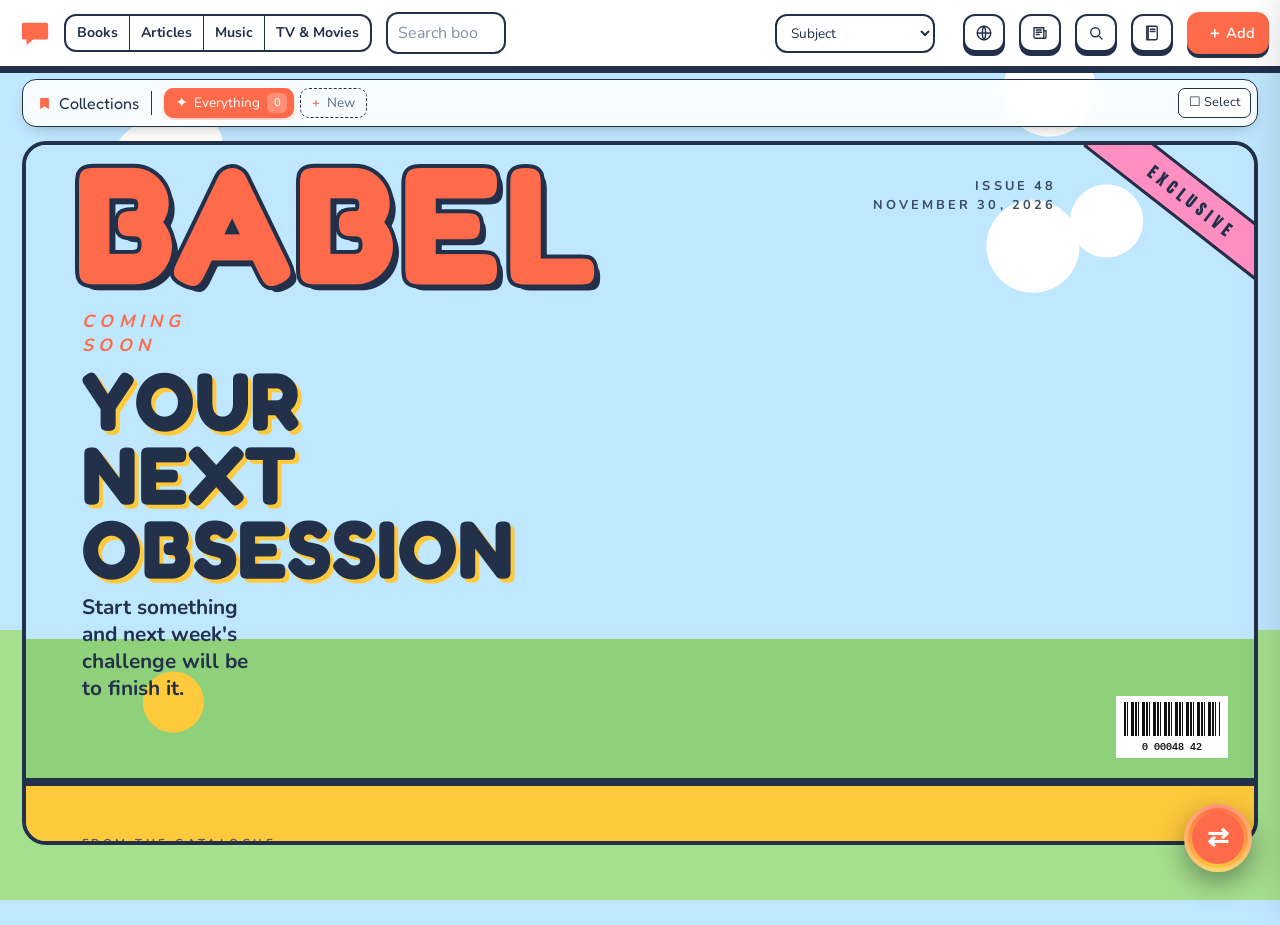
==== commit b87d8388: "Readers: a dictionary. Select a word, then Define: its meanings from Wiktionary in a card (computer)" ====
--- a/app/static/index.html
+++ b/app/static/index.html
@@ -45,6 +45,7 @@
   <button class="btn primary" id="addBtn">Add to library</button>
   <button class="icon-btn" id="fsBtn" title="Full screen (F11)" hidden><svg viewBox="0 0 24 24"><path d="M3 3h7v2H5v5H3zM14 3h7v7h-2V5h-5zM3 14h2v5h5v2H3zM19 14h2v7h-7v-2h5z"/></svg></button>
   <button class="icon-btn" id="widgetBtn" title="Shrink Babel's Library into the desktop widget" hidden><svg viewBox="0 0 24 24"><path d="M3 4h18v12H3zm2 2v8h14V6zM8 18h8v2H8z"/></svg></button>
+  <button class="icon-btn prof-btn" id="profBtn" title="Switch profile">🦉</button>
   <button class="icon-btn" id="settingsBtn" title="Settings and themes"><svg viewBox="0 0 24 24"><path d="M12 8a4 4 0 100 8 4 4 0 000-8zm9 4l-2.1-.7-.6-1.5 1-2-1.9-1.9-2 1-1.5-.6L13.2 3h-2.4l-.7 2.1-1.5.6-2-1L4.7 6.6l1 2-.6 1.5L3 10.8v2.4l2.1.7.6 1.5-1 2 1.9 1.9 2-1 1.5.6.7 2.1h2.4l.7-2.1 1.5-.6 2 1 1.9-1.9-1-2 .6-1.5 2.1-.7z"/></svg></button>
 </header>
 
@@ -179,6 +180,7 @@
       <option value="top-right">Top right</option><option value="top-left">Top left</option>
       <option value="bottom-right">Bottom right</option><option value="bottom-left">Bottom left</option>
       <option value="custom">Where I put it</option></select></label>
+    <label><input type="checkbox" id="startWithWindows"> Start Babel's Library when Windows starts <span class="hint">(it waits for the library's drive to be plugged in)</span></label>
     <label><input type="checkbox" name="main_fullscreen"> Open Babel's Library full screen on start</label>
     <label><input type="checkbox" name="widget_autohide"> Hide the widget's title bar until you point at its top edge</label>
     <div class="full row"><button class="btn" type="button" id="showWidget">Switch to the widget</button><span class="hint">Babel's Library is either this full window or the widget. Drag the widget by its title bar, then use its pin to fix it in place. Other windows can sit in front of it. Double-click it to come back here full screen.</span></div>
@@ -261,7 +263,9 @@
     <button data-color="blue" title="Blue highlight"></button>
     <button data-color="pink" title="Pink highlight"></button>
     <button class="note-btn" data-color="note">Highlight + note</button>
-  </div>
+    <button class="note-btn define-btn" data-define title="What does it mean? (Wiktionary)">📖 Define</button>
+  </div>
+  <div class="dict-card" id="dictCard" hidden></div>
 </div>
 
 <dialog id="libDialog" class="dlg">
@@ -279,7 +283,7 @@
 <div class="player" id="player" hidden>
   <div class="pl-cover" id="plCover"></div>
   <div class="pl-meta"><b id="plTitle"></b><span id="plArtist"></span></div>
-  <div class="pl-ctl"><button class="icon-btn" id="plShuf" title="Shuffle" aria-pressed="false">⤨</button><button class="icon-btn" id="plPrev" title="Previous">⏮</button><button class="icon-btn pl-big" id="plPlay" title="Play or pause">▶</button><button class="icon-btn" id="plNext" title="Next">⏭</button></div>
+  <div class="pl-ctl"><button class="icon-btn" id="plShuf" title="Shuffle" aria-pressed="false">⤨</button><button class="icon-btn" id="plRep" title="Repeat">🔁</button><button class="icon-btn" id="plPrev" title="Previous">⏮</button><button class="icon-btn pl-big" id="plPlay" title="Play or pause">▶</button><button class="icon-btn" id="plNext" title="Next">⏭</button></div>
   <input type="range" id="plSeek" min="0" max="0" step="0.1" value="0" aria-label="Position"><span class="pl-time" id="plTime">0:00</span>
   <select id="plRate" class="pl-rate" title="Audiobook speed" hidden><option value="1">1×</option><option value="1.25">1.25×</option><option value="1.5">1.5×</option><option value="1.75">1.75×</option><option value="2">2×</option><option value="2.5">2.5×</option><option value="3">3×</option><option value="3.5">3.5×</option><option value="4">4×</option><option value="4.5">4.5×</option><option value="5">5×</option></select>
   <input type="range" id="plVol" min="0" max="1" step="0.01" value="1" aria-label="Volume" class="pl-vol">
@@ -335,6 +339,7 @@
 <script src="js/player.js"></script>
 <script src="js/media.js"></script>
 <script src="js/app.js"></script>
+<script src="js/profiles.js"></script>
 <script src="js/inbrowser.js"></script>
 <script src="js/news.js"></script>
 <script src="js/collections.js"></script>
--- a/app/static/css/base.css
+++ b/app/static/css/base.css
@@ -1287,7 +1287,10 @@
 .jb-stamp.on{opacity:1;transform:rotate(-4deg) scale(1.06);box-shadow:inset 0 0 0 1px currentColor}
 .jb-stamp.st-finished{color:#b3261e}.jb-stamp.st-reading{color:#1f4e9b}.jb-stamp.st-dropped{color:#5f5f5f}
 .jb-stamp.sm{padding:2px 6px;font-size:.6rem;border-width:2px}
-.jb-photo{position:relative;float:right;width:110px;margin:0 0 12px 16px;transform:rotate(3deg)}
+.jb-photo{position:relative;float:right;width:110px;margin:0 0 12px 16px;transform:rotate(3deg);padding:0;border:0;background:none;cursor:pointer;transition:transform .15s}
+.jb-photo:hover{transform:rotate(1deg) scale(1.04)}
+.jb-photo.empty{height:150px;border:2px dashed rgba(90,70,40,.35);background:rgba(255,255,255,.35);color:rgba(60,45,25,.6);font:italic .8rem/1.4 "Libre Baskerville",Georgia,serif}
+.jb-photo.empty:hover{background:rgba(255,255,255,.7);color:#7a2c12}
 .jb-photo img{display:block;width:100%;box-shadow:2px 3px 8px rgba(0,0,0,.3);border:5px solid #fff}
 .jb-tape{position:absolute;top:-10px;left:50%;width:60px;height:20px;margin-left:-30px;background:rgba(240,225,170,.75);transform:rotate(-6deg);box-shadow:0 1px 2px rgba(0,0,0,.15)}
 .jb-fields{display:flex;flex-direction:column;gap:2px;margin-bottom:16px}
@@ -1426,8 +1429,13 @@
 @keyframes jb-late2{0%,85%{opacity:0}100%{opacity:1}}
 .jb-lid{position:absolute;top:-16px;bottom:-18px;left:50%;right:-14px;z-index:8;transform-style:preserve-3d;transform-origin:left center;animation:jb-lid 1.35s cubic-bezier(.45,.05,.35,1) both;pointer-events:none}
 @keyframes jb-lid{0%,50%{transform:rotateY(0)}92%,100%{transform:rotateY(-180deg)}}
-.jb-lid-back{animation:jb-lidfade 1.35s linear both}
-@keyframes jb-lidfade{0%,90%{opacity:1}100%{opacity:0}}
+/* the faces swap when the cover is edge-on (about 71% in), rather than trusting backface-visibility, which the
+   window's compositing ignores here: the inside is the marbled endpaper, not the outside mirrored */
+.jb-lid-front{animation:jb-lidout 1.35s linear both}
+.jb-lid-back{animation:jb-lidin 1.35s linear both}
+.jb-lid .jb-lid-front,.jb-lid .jb-lid-back{backface-visibility:visible;-webkit-backface-visibility:visible}
+@keyframes jb-lidout{0%,70.9%{visibility:visible}71%,100%{visibility:hidden}}
+@keyframes jb-lidin{0%,70.9%{visibility:hidden;opacity:1}71%,90%{visibility:visible;opacity:1}100%{visibility:visible;opacity:0}}
 .jb-lid-front,.jb-lid-back{position:absolute;inset:0;backface-visibility:hidden;-webkit-backface-visibility:hidden;border-radius:0 12px 12px 0}
 .jb-lid-front{display:flex;flex-direction:column;align-items:center;justify-content:center;gap:14px;background:
   repeating-linear-gradient(45deg,rgba(255,255,255,.035) 0 2px,transparent 2px 5px),repeating-linear-gradient(-45deg,rgba(0,0,0,.08) 0 2px,transparent 2px 6px),
@@ -1547,6 +1555,13 @@
 .bk-lid.sgl{left:-6px}
 .reader-doc.bk-open .bk-lid{animation:bk-lidopen .9s cubic-bezier(.45,.05,.35,1) forwards}
 @keyframes bk-lidopen{from{transform:rotateY(0)}to{transform:rotateY(-180deg)}}
+/* (as the journal's: the faces swap when the cover is edge-on, so the inside is the endpaper, not the outside mirrored) */
+.bk-lid .bk-lid-front,.bk-lid .bk-lid-back{backface-visibility:visible;-webkit-backface-visibility:visible}
+.bk-lid-back{visibility:hidden}
+.reader-doc.bk-open .bk-lid-front{animation:bk-lidout .9s linear forwards}
+.reader-doc.bk-open .bk-lid-back{animation:bk-lidin .9s linear forwards}
+@keyframes bk-lidout{0%,46.9%{visibility:visible}47%,100%{visibility:hidden}}
+@keyframes bk-lidin{0%,46.9%{visibility:hidden}47%,100%{visibility:visible}}
 .bk-lid-front,.bk-lid-back{position:absolute;inset:0;backface-visibility:hidden;-webkit-backface-visibility:hidden;border-radius:0 10px 10px 0}
 .bk-lid-front{display:flex;flex-direction:column;align-items:center;justify-content:center;gap:16px;padding:30px;text-align:center;color:#d8b866;background:
   repeating-linear-gradient(45deg,rgba(255,255,255,.04) 0 2px,transparent 2px 5px),repeating-linear-gradient(-45deg,rgba(0,0,0,.1) 0 2px,transparent 2px 6px),
@@ -2415,7 +2430,7 @@
 [data-theme=wordtown] .btm-bg{display:none}
 [data-theme=wordtown] .btm-cover::before{background:radial-gradient(circle at 82% 16%,#fff 0 46px,transparent 47px),radial-gradient(circle at 88% 12%,#fff 0 36px,transparent 37px),radial-gradient(circle at 12% 88%,#ffc93c 0 30px,transparent 31px)}
 [data-theme=wordtown] .btm-cover::after,[data-theme=wordtown] .btm-sheen{display:none}
-[data-theme=wordtown] .btm-title b{color:#ff6b4a;-webkit-text-stroke:4px #22304a;background:none;text-shadow:6px 6px 0 #22304a;font-family:"Fredoka","Anton",sans-serif;font-weight:700}
+[data-theme=wordtown] .btm-title b{color:#ff6b4a;-webkit-text-stroke:8px #22304a;paint-order:stroke fill;background:none;text-shadow:6px 6px 0 #22304a;font-family:"Fredoka","Anton",sans-serif;font-weight:700}
 [data-theme=wordtown] .btm-title span{color:#22304a}
 [data-theme=wordtown] .btm-ribbon{background:#ff8fc0;color:#22304a;border:3px solid #22304a;box-shadow:none}
 [data-theme=wordtown] .btm-hero .cover{border:4px solid #22304a;box-shadow:8px 8px 0 #22304a}
@@ -2574,3 +2589,161 @@
 .keep-ask p{margin:0 0 14px;color:var(--ink-soft);line-height:1.4}
 .keep-ask .ka-row{display:flex;flex-wrap:wrap;gap:8px;justify-content:flex-end}
 .keep-ask .ka-row .btn.danger{background:#b3261e;color:#fff;border-color:#b3261e}
+
+/* profiles: the face in the top bar and its menu */
+.prof-btn{font-size:1.25rem}
+.prof-menu{position:fixed;z-index:400;width:340px;max-width:calc(100vw - 16px);background:var(--panel,var(--bg,#fff));color:inherit;border:1px solid var(--line,rgba(127,127,127,.3));border-radius:12px;box-shadow:0 12px 40px rgba(0,0,0,.3);padding:14px}
+.prof-menu h4{margin:0 0 10px}
+.prof-menu .prof-row{display:flex;align-items:center;gap:8px;padding:6px;border-radius:8px}
+.prof-menu .prof-row.on{background:var(--hover,rgba(127,127,127,.15))}
+.prof-menu .prof-row input{flex:1;min-width:0}
+.prof-menu .prof-face{font-size:1.4rem;background:none;border:0;cursor:pointer;width:36px}
+.prof-menu .badge{font-size:.75rem;opacity:.8;padding:2px 8px;border-radius:99px;border:1px solid currentColor}
+.prof-menu form{margin-top:10px;gap:6px}
+.prof-menu .hint{margin:10px 0 0;font-size:.82rem}
+
+/* a series stacked into one card in the card catalogue */
+.icard.stack{box-shadow:4px 4px 0 -1px #e9e2cf,4px 4px 0 0 rgba(0,0,0,.25),8px 8px 0 -1px #e2d9c2,8px 8px 0 0 rgba(0,0,0,.2)}
+.ic-stackn{margin-left:auto;font-size:.72rem;font-weight:700;padding:1px 8px;border-radius:99px;background:hsl(var(--sh,30) 45% 40%);color:#fff;white-space:nowrap;cursor:pointer}
+.ic-stackn:hover{filter:brightness(1.15)}
+
+/* ---------------- music: the jukebox ---------------- */
+.jukebox{position:relative;max-width:1320px;margin:14px auto 34px;padding:0 64px 30px;border-radius:50% 50% 30px 30px/230px 230px 30px 30px;background:radial-gradient(ellipse at 50% 0,#9a4a22,transparent 60%),linear-gradient(#7a3b1d,#3f190b);box-shadow:inset 0 0 0 8px #c99a3b,inset 0 0 0 14px #5a2812,inset 0 0 0 16px #e2b75a,0 24px 50px rgba(0,0,0,.35);color:#fff3d6}
+/* the light tubes up both sides */
+.jukebox::before,.jukebox::after{content:"";position:absolute;top:210px;bottom:40px;width:16px;border-radius:10px;background:linear-gradient(#ff4f8b,#ffb347 35%,#4fd1ff 70%,#9b6bff);box-shadow:0 0 16px rgba(255,140,90,.8),inset 0 0 6px rgba(255,255,255,.7);animation:jxhue 8s linear infinite}
+.jukebox::before{left:28px}.jukebox::after{right:28px}
+.jx-arch{position:relative;text-align:center;padding:74px 10px 18px}
+.jx-neon{position:absolute;left:30px;right:30px;top:26px;height:180px;border-radius:50% 50% 0 0/150px 150px 0 0;border:6px solid #ff4f8b;border-bottom:0;box-shadow:0 0 16px #ff4f8b,inset 0 0 16px #ff4f8b;animation:jxhue 8s linear infinite;pointer-events:none}
+@keyframes jxhue{to{filter:hue-rotate(360deg)}}
+.jx-arch b{display:block;font:900 3.2rem/1 Georgia,serif;letter-spacing:.28em;margin-right:-.28em;color:#ffd98a;text-shadow:0 0 18px #ff9d3b,0 2px 0 #7a3b1d}
+.jx-arch small{display:inline-block;margin-top:8px;letter-spacing:.5em;font-size:.72rem;opacity:.85;padding:3px 12px;border-top:1px solid rgba(255,217,138,.5);border-bottom:1px solid rgba(255,217,138,.5)}
+.jx-window{display:flex;align-items:center;gap:18px;margin:6px auto 10px;max-width:820px;padding:14px 20px;border-radius:20px;background:radial-gradient(ellipse at 50% 0,#3a2414,#120a06 70%);box-shadow:inset 0 0 0 4px #c99a3b,inset 0 0 30px rgba(255,200,120,.22),0 6px 18px rgba(0,0,0,.35);min-height:104px}
+.jx-idle{width:100%;display:flex;align-items:center;justify-content:center;gap:16px;opacity:.85;font:italic 1.05rem Georgia,serif}
+.jx-idle::before{content:"";flex:0 0 58px;height:58px;border-radius:50%;background:radial-gradient(#ffd98a 0 14%,#111 15% 18%,transparent 19%),repeating-radial-gradient(#111 0 2px,#262626 2px 4px);box-shadow:0 0 0 3px #000,0 0 18px rgba(255,180,90,.25)}
+.jx-rec{flex:0 0 80px;height:80px;border-radius:50%;background:repeating-radial-gradient(#111 0 2px,#222 2px 4px);display:grid;place-items:center;overflow:hidden;box-shadow:0 0 0 3px #000,0 0 18px rgba(255,180,90,.3)}
+.jx-rec img{width:34px;height:34px;border-radius:50%;object-fit:cover}
+.jx-rec.spin{animation:jxspin 2.4s linear infinite}
+@keyframes jxspin{to{transform:rotate(360deg)}}
+.jx-np{flex:1;min-width:0;display:flex;flex-direction:column;gap:2px}
+.jx-np b{font:700 1.25rem Georgia,serif;white-space:nowrap;overflow:hidden;text-overflow:ellipsis;color:#ffe7b3}
+.jx-np small{opacity:.75;font-size:.75rem;letter-spacing:.06em}
+.jx-np small:first-child{color:#ff8fb1;letter-spacing:.24em;font-weight:800;opacity:1}
+.jx-ctl{display:flex;gap:4px;align-items:center}
+.jx-b{background:none;border:0;color:inherit;font-size:1.3rem;width:46px;height:46px;border-radius:50%;cursor:pointer}
+.jx-b:hover{background:rgba(255,255,255,.1)}
+.jx-b.on{color:#ffd23f;text-shadow:0 0 8px #ffb000}
+.jx-b.jx-play{width:54px;height:54px;background:#ffd98a;color:#4a1f0e;box-shadow:0 0 14px rgba(255,200,100,.45)}
+.jx-dial{display:flex;gap:12px;justify-content:center;margin:12px 0 18px}
+.jx-dial .btn{background:linear-gradient(#e2b75a,#b8862c);color:#2b1206;border:0;border-radius:999px;padding:9px 20px;font-weight:800;box-shadow:0 3px 0 #6b3a12,0 6px 14px rgba(0,0,0,.3)}
+.jx-dial .btn:hover{filter:brightness(1.08)}
+.jx-dial .btn:active{transform:translateY(2px);box-shadow:0 1px 0 #6b3a12}
+/* the selection panel: one card per record */
+.jx-cards{background:linear-gradient(#fbf2dc,#f3e3bf);color:#2b1206;border-radius:16px;padding:16px 18px 18px;box-shadow:inset 0 0 0 4px #c99a3b,inset 0 0 0 6px #fff6e0,0 4px 0 rgba(0,0,0,.2)}
+.jx-row+.jx-row{margin-top:18px}
+.jx-rowname{display:flex;gap:10px;align-items:center;font-weight:800;font-size:.82rem;text-transform:uppercase;letter-spacing:.14em;padding:2px 4px 12px;border-bottom:2px dashed rgba(184,50,27,.25);margin-bottom:12px}
+.jx-rowname b{display:grid;place-items:center;width:30px;height:30px;border-radius:50%;background:#b8321b;color:#fff;letter-spacing:0;box-shadow:0 2px 0 #6b1d0f}
+.jx-rowname span{margin-left:auto;font-weight:600;opacity:.6;text-transform:none;letter-spacing:0}
+.jx-strips{display:grid;grid-template-columns:repeat(auto-fill,minmax(360px,1fr));gap:12px}
+.jx-strip{position:relative;display:flex;align-items:center;gap:14px;min-height:104px;padding:10px 12px 10px 0;border-radius:12px;background:#fffaf0;box-shadow:0 1px 0 rgba(0,0,0,.12),0 0 0 1px rgba(184,50,27,.12);cursor:pointer;overflow:hidden;transition:transform .15s,box-shadow .15s}
+.jx-strip:hover{transform:translateY(-2px);box-shadow:0 8px 20px rgba(80,30,10,.2),0 0 0 2px #c99a3b}
+.jx-code{align-self:stretch;display:grid;place-items:center;flex:0 0 34px;margin:-10px 0;background:#b8321b;color:#ffe7b3;font:800 .78rem ui-monospace,monospace;writing-mode:vertical-rl;transform:rotate(180deg);letter-spacing:.12em}
+.jx-art{position:relative;flex:0 0 84px;height:84px;border-radius:8px;overflow:hidden;background:#222;box-shadow:0 3px 8px rgba(0,0,0,.25)}
+.jx-art img{width:100%;height:100%;object-fit:cover}
+.jx-vinyl{display:block;width:100%;height:100%;background:radial-gradient(#b8321b 0 16%,#111 17% 19%,transparent 20%),repeating-radial-gradient(#111 0 2px,#262626 2px 4px)}
+.jx-t{flex:1;min-width:0;display:flex;flex-direction:column;gap:3px}
+.jx-t b{font-size:1rem;line-height:1.25;display:-webkit-box;-webkit-line-clamp:2;-webkit-box-orient:vertical;overflow:hidden;overflow-wrap:anywhere}
+.jx-t small{font-size:.8rem;opacity:.72;white-space:nowrap;overflow:hidden;text-overflow:ellipsis}
+.jx-t .jx-meta{font-size:.72rem;letter-spacing:.06em;text-transform:uppercase;color:#b8321b;opacity:.9;font-weight:700}
+.jx-acts{display:flex;flex-direction:column;gap:6px}
+.jx-go{width:36px;height:36px;border-radius:50%;border:0;display:grid;place-items:center;background:#b8321b;color:#fff;cursor:pointer;box-shadow:0 2px 0 #6b1d0f;transition:transform .12s}
+.jx-go:hover{transform:scale(1.1)}
+.jx-go.alt{background:#e2b75a;color:#2b1206;box-shadow:0 2px 0 #8a5a18}
+.jx-grille{height:56px;margin-top:20px;border-radius:14px;background:radial-gradient(ellipse at 50% 50%,rgba(255,170,80,.25),transparent 70%),repeating-linear-gradient(90deg,#c99a3b 0 5px,#3a180a 5px 14px);box-shadow:inset 0 0 0 3px #c99a3b}
+@media (max-width:900px){.jukebox{padding:0 22px 22px;border-radius:50% 50% 24px 24px/140px 140px 24px 24px}.jukebox::before,.jukebox::after{display:none}.jx-neon{height:120px;border-radius:50% 50% 0 0/100px 100px 0 0}.jx-strips{grid-template-columns:1fr}}
+#plRep.on{color:var(--accent,#e0a030)}
+@media (prefers-reduced-motion:reduce){.jx-rec.spin,.jx-neon{animation:none}}
+
+/* the Bulletin's dailies: Wikipedia's featured article (an encyclopedia page) and Wikiquote's quote of the day */
+.btm-tfa{background:repeating-linear-gradient(0deg,rgba(90,60,20,.05) 0 1px,transparent 1px 30px),#f3ead6;color:#2a2116}
+.btm-tfa header h3{font-family:"Libre Baskerville",Georgia,serif;font-weight:700;text-transform:none;letter-spacing:-.01em}
+/* the whole width: the introduction in newspaper columns, the picture on the right */
+.btm-tfa-page{display:grid;grid-template-columns:minmax(0,1fr) minmax(220px,380px);gap:44px;align-items:start;font:400 1.02rem/1.7 "Libre Baskerville",Georgia,serif}
+.btm-tfa-body{column-width:340px;column-gap:40px;column-rule:1px solid rgba(168,151,112,.45);margin:4px 0 8px}
+.btm-tfa-body p{margin:0 0 .9em;text-align:justify;hyphens:auto}
+.btm-tfa-page figure{margin:8px 0 0;position:sticky;top:12px}
+.btm-tfa-page img{display:block;width:100%;height:auto;max-height:520px;object-fit:cover;border:1px solid #c8b896;padding:5px;background:#fff;box-shadow:0 8px 24px rgba(60,40,10,.2)}
+.btm-tfa-page figcaption{margin-top:8px;font:italic .85rem "Libre Baskerville",Georgia,serif;opacity:.7;text-align:center}
+@media (max-width:900px){.btm-tfa-page{grid-template-columns:1fr}.btm-tfa-page figure{grid-row:1;max-width:320px;position:static}}
+.btm-tfa-page h4{margin:0;font:700 1.9rem/1.15 "Libre Baskerville",Georgia,serif;border-bottom:1px solid #a89770;padding-bottom:6px}
+.btm-tfa-page em{display:block;margin:6px 0 12px;opacity:.7}
+.btm-tfa-body p:first-child::first-letter{float:left;font-size:3.4em;line-height:.85;padding:4px 8px 0 0;font-weight:700;color:#7a2c12}
+.btm-tfa-page .btn{margin-top:6px}
+.btm-qotd{background:radial-gradient(ellipse at 20% 0,rgba(255,200,120,.12),transparent 60%),#16131f;color:#f2eadb;padding-bottom:50px}
+.btm-qotd header h3{color:#ffd9a0}
+.btm-q{position:relative;margin:0;max-width:900px;padding:10px 0 0 70px}
+.btm-q::before{content:"“";position:absolute;left:0;top:-30px;font:700 8rem/1 "Libre Baskerville",Georgia,serif;color:#ffb347;opacity:.8}
+.btm-q p{margin:0;font:italic 400 1.35rem/1.6 "Libre Baskerville",Georgia,serif}
+.btm-q cite{display:inline-block;margin-top:14px;font:800 .95rem "Nunito",sans-serif;font-style:normal;letter-spacing:.06em;color:#ffb347;cursor:pointer}
+[data-theme=wordtown] .btm-tfa{background:#fff;color:#22304a}
+[data-theme=wordtown] .btm-qotd{background:#4aa8ff;color:#22304a}
+[data-theme=wordtown] .btm-qotd header h3,[data-theme=wordtown] .btm-q cite{color:#fff}
+[data-theme=gruvbox] .btm-tfa{background:#32302f;color:#ebdbb2}
+[data-theme=gruvbox] .btm-tfa-page img{border-color:#504945;background:#282828}
+[data-theme=gruvbox] .btm-tfa-page h4{border-color:#665c54}
+[data-theme=gruvbox] .btm-tfa-body p:first-child::first-letter{color:#fe8019}
+[data-theme=gruvbox] .btm-qotd{background:#1d2021}
+[data-theme=gruvbox] .btm-qotd header h3,[data-theme=gruvbox] .btm-q cite,[data-theme=gruvbox] .btm-q::before{color:#fabd2f}
+.btm-q{margin-top:40px}
+
+/* a profile's PIN */
+.prof-pin .pin-field,.prof-lock .pin-field{display:flex;flex-direction:column;gap:4px;margin:8px 0;text-align:left}
+.prof-pin .pin-field input,.prof-lock .pin-field input{font-size:1.1rem;padding:8px 10px;letter-spacing:.2em}
+.prof-lock{background:var(--bg,#111)!important;z-index:9500}
+.prof-lock p .btn{margin:6px 4px 0 0}
+.prof-menu .prof-pinbtn{margin-top:10px;width:100%}
+
+/* sending more of a series to the phone */
+.keep-ask .sp-card{max-height:86vh;display:flex;flex-direction:column}
+.sp-quick{display:flex;gap:8px;margin:0 0 8px}
+.sp-list{overflow:auto;flex:1;min-height:0;margin:0 0 14px;display:grid;gap:4px}
+.sp-row{display:flex;align-items:center;gap:10px;padding:7px 8px;border-radius:8px;border:1px solid var(--line);cursor:pointer}
+.sp-row input{flex:none}
+.sp-row span{flex:1;min-width:0;overflow:hidden;text-overflow:ellipsis;white-space:nowrap}
+.sp-row.first{border-color:var(--accent)}
+/* the closing mark, after the quote's last word */
+.btm-q p::after{content:"”";display:inline-block;margin-left:.08em;font:700 6.4rem/0 "Libre Baskerville",Georgia,serif;font-style:normal;color:#ffb347;opacity:.8;vertical-align:-.66em}
+[data-theme=gruvbox] .btm-q p::after{color:#fabd2f}
+
+/* the journal's cover picker */
+.jb-cpick .ka-card{max-width:860px;width:calc(100% - 40px);max-height:88vh;display:flex;flex-direction:column}
+.jb-cpick .ka-card.busy{opacity:.6;pointer-events:none}
+.jb-cp-search,.jb-cp-url{display:flex;gap:8px}
+.jb-cp-search input,.jb-cp-url input{flex:1;min-width:0}
+.jb-cp-grid{flex:1;min-height:160px;overflow:auto;margin:12px 0;display:grid;grid-template-columns:repeat(auto-fill,minmax(130px,1fr));gap:12px;align-content:start}
+.jb-cp-hit{display:flex;flex-direction:column;gap:4px;padding:6px;border:1px solid var(--line);border-radius:10px;background:var(--surface);color:inherit;text-align:left;cursor:pointer}
+.jb-cp-hit:hover{border-color:var(--accent);box-shadow:0 4px 14px rgba(0,0,0,.15)}
+.jb-cp-hit img{width:100%;aspect-ratio:2/3;object-fit:cover;border-radius:6px;background:#0002}
+.jb-cp-hit b{font-size:.82rem;line-height:1.25;display:-webkit-box;-webkit-line-clamp:2;-webkit-box-orient:vertical;overflow:hidden}
+.jb-cp-hit small{font-size:.7rem;opacity:.65;display:-webkit-box;-webkit-line-clamp:2;-webkit-box-orient:vertical;overflow:hidden}
+.jb-cp-other{display:flex;flex-wrap:wrap;gap:8px;align-items:center}
+.jb-cp-other .jb-cp-url{flex:1 1 320px}
+
+/* the profile menu: which phones use each profile */
+.prof-menu .prof-who{flex:1;min-width:0;display:flex;flex-direction:column;gap:2px}
+.prof-menu .prof-who input{width:100%}
+.prof-menu .prof-who small{font-size:.72rem;opacity:.7;white-space:nowrap;overflow:hidden;text-overflow:ellipsis;padding-left:2px}
+
+/* the readers' dictionary */
+.sel-pop .define-btn{background:var(--surface);color:var(--ink)}
+.dict-card{position:fixed;z-index:75;width:380px;max-width:calc(100vw - 20px);max-height:min(60vh,460px);display:flex;flex-direction:column;background:var(--surface);color:var(--ink);
+  border:1px solid var(--line);border-radius:14px;box-shadow:0 18px 50px rgba(0,0,0,.35);overflow:hidden}
+.dict-card header{display:flex;align-items:center;justify-content:space-between;padding:12px 14px 8px;border-bottom:1px solid var(--line)}
+.dict-card header b{font:700 1.3rem "Libre Baskerville",Georgia,serif}
+.dict-card .hint{padding:10px 14px}
+.dict-body{overflow:auto;padding:4px 16px 8px}
+.dict-body section{margin:10px 0}
+.dict-body em{font:italic .85rem "Libre Baskerville",Georgia,serif;color:var(--accent)}
+.dict-body ol{margin:4px 0 0;padding-left:20px;font:400 .9rem/1.5 "Libre Baskerville",Georgia,serif}
+.dict-body li{margin:4px 0}
+.dict-body q{display:block;margin-top:2px;font-style:italic;opacity:.7;font-size:.82rem}
+.dict-card footer{display:flex;gap:8px;padding:10px 14px;border-top:1px solid var(--line)}
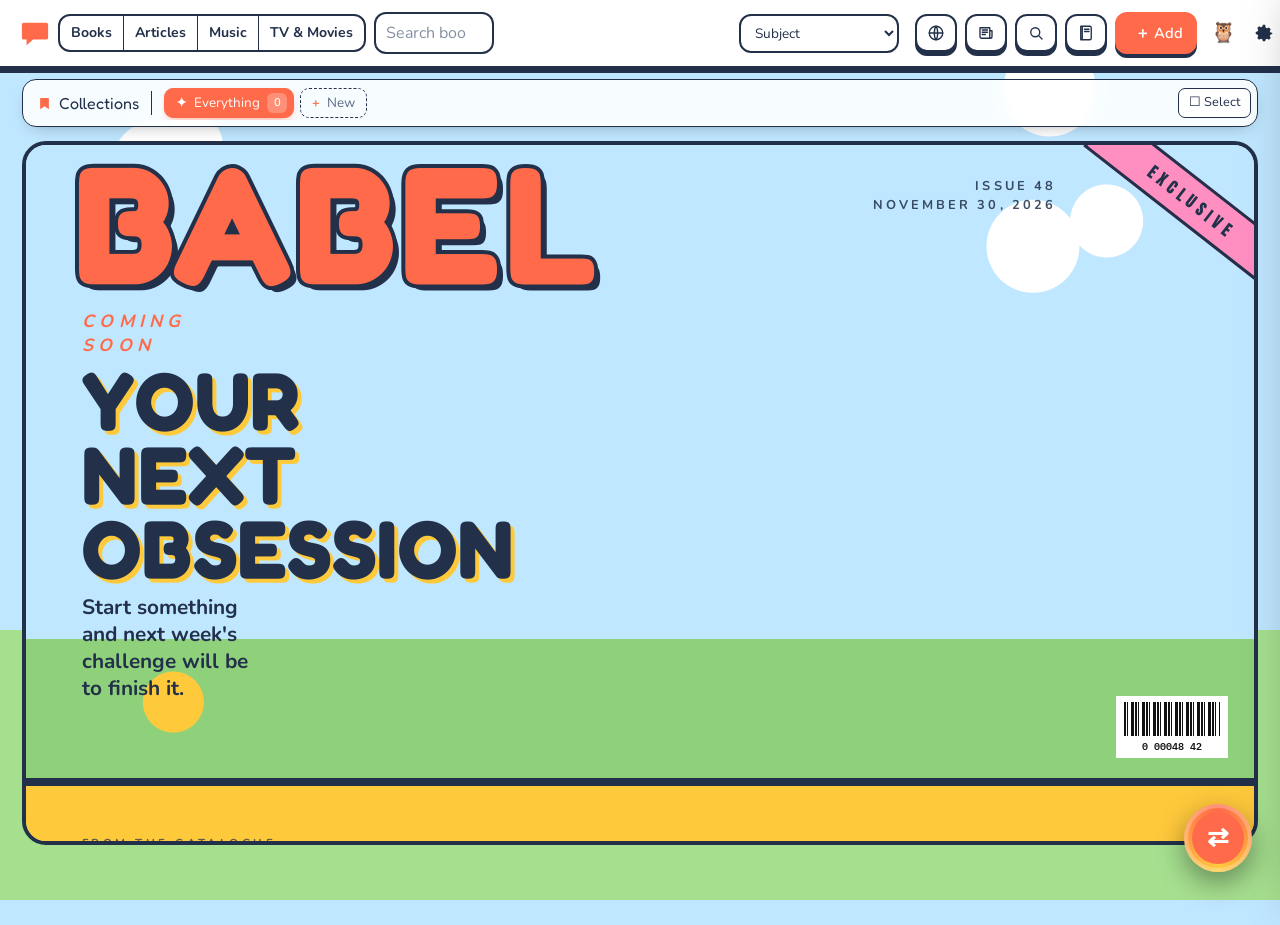
==== commit a6df6d4b: "Books area: Fiction / Non-fiction switch. Each side offers only its own groupings (Genre and Series;" ====
--- a/app/static/index.html
+++ b/app/static/index.html
@@ -26,9 +26,14 @@
     <span class="sr">Search</span>
     <input id="search" type="search" placeholder="Search titles, authors, tags…" autocomplete="off">
   </label>
+  <div class="seg" id="ficSeg" role="radiogroup" aria-label="Fiction or non-fiction" hidden>
+    <button data-fic="all" class="on">All</button><button data-fic="fiction">Fiction</button><button data-fic="nonfiction">Non-fiction</button>
+  </div>
   <div class="seg" id="kindSeg" role="radiogroup" aria-label="Show">
     <button data-kind="all" class="on">All</button>
   </div>
+  <select id="ficSel" aria-label="Fiction or non-fiction"><option value="all">All books</option><option value="fiction">Fiction</option><option value="nonfiction">Non-fiction</option></select>
+  <select id="kindSel" aria-label="Show"></select>
   <label class="ctl"><span>Group</span>
     <select id="groupBy">
     </select>
--- a/app/static/css/base.css
+++ b/app/static/css/base.css
@@ -281,7 +281,7 @@
 .home-prog i{display:block;height:100%;background:var(--accent);border-radius:999px}
 .home-txt small{color:var(--ink-soft)}
 .home-txt .btn{align-self:flex-start;margin-top:4px}
-body.is-home #kindSeg,body.is-home #viewSeg{visibility:hidden}
+body.is-home #kindSeg,body.is-home #ficSeg,body.is-home #viewSeg{visibility:hidden}
 
 /* ---- Heist (calling-card) view ---- */
 .heist{display:grid;grid-template-columns:minmax(320px,1.05fr) 1fr;gap:28px;align-items:start}
@@ -2419,6 +2419,11 @@
 .topbar.tighter .ctl>span{display:none}
 .topbar.tightest #addBtn{font-size:0;padding-left:12px;padding-right:12px}
 .topbar.tightest #addBtn::after{content:"＋ Add";font-size:.92rem}
+/* last step: the Fiction and kind switches become two small dropdowns */
+.topbar:not(.cramped) #ficSel,.topbar:not(.cramped) #kindSel{display:none}
+.topbar.cramped #ficSeg,.topbar.cramped #kindSeg{display:none}
+.topbar.cramped{column-gap:8px}
+body.is-home #ficSel,body.is-home #kindSel,body.area-video #kindSel{visibility:hidden}
 
 .btm-rank{cursor:pointer}
 .btm-rank:hover .btm-rinfo b{text-decoration:underline}
@@ -2747,3 +2752,18 @@
 .dict-body li{margin:4px 0}
 .dict-body q{display:block;margin-top:2px;font-style:italic;opacity:.7;font-size:.82rem}
 .dict-card footer{display:flex;gap:8px;padding:10px 14px;border-top:1px solid var(--line)}
+
+/* the catalogue's More info: the series a book belongs to, as a shelf of covers */
+.dvi-series h3 small{font:400 .8rem var(--font-ui,sans-serif);opacity:.6;margin-left:6px}
+.dvi-ser{display:flex;gap:14px;overflow-x:auto;padding:6px 2px 12px;scrollbar-width:thin}
+.dvi-sb{flex:0 0 112px;display:flex;flex-direction:column;gap:4px;padding:0;border:0;background:none;color:inherit;text-align:left;cursor:pointer;font-family:var(--font-ui,sans-serif)}
+.dvi-sbc{position:relative;display:grid;place-items:center;width:112px;aspect-ratio:2/3;border-radius:6px;overflow:hidden;background:#e9e1cf;box-shadow:0 4px 12px rgba(0,0,0,.18);transition:transform .15s}
+.dvi-sbc img{position:absolute;inset:0;width:100%;height:100%;object-fit:cover}
+.dvi-sbc i{padding:8px;font:italic .72rem/1.3 "Libre Baskerville",serif;text-align:center;color:#6b5a40}
+.dvi-sb:hover .dvi-sbc{transform:translateY(-3px)}
+.dvi-sb b{font-size:.78rem;line-height:1.25;display:-webkit-box;-webkit-line-clamp:2;-webkit-box-orient:vertical;overflow:hidden}
+.dvi-sb small{font-size:.7rem;opacity:.65}
+.dvi-sb.here .dvi-sbc{outline:3px solid var(--accent,#e8553a);outline-offset:2px}
+.dvi-sb.have-owned small{color:#2e7d32;opacity:1;font-weight:700}
+.dvi-sb.have-wanted small{color:#b8860b;opacity:1;font-weight:700}
+.dvi-series h3 .dvi-ser-k{display:block;margin:0 0 2px;font:700 .68rem var(--font-ui,sans-serif);letter-spacing:.14em;text-transform:uppercase;opacity:.55}
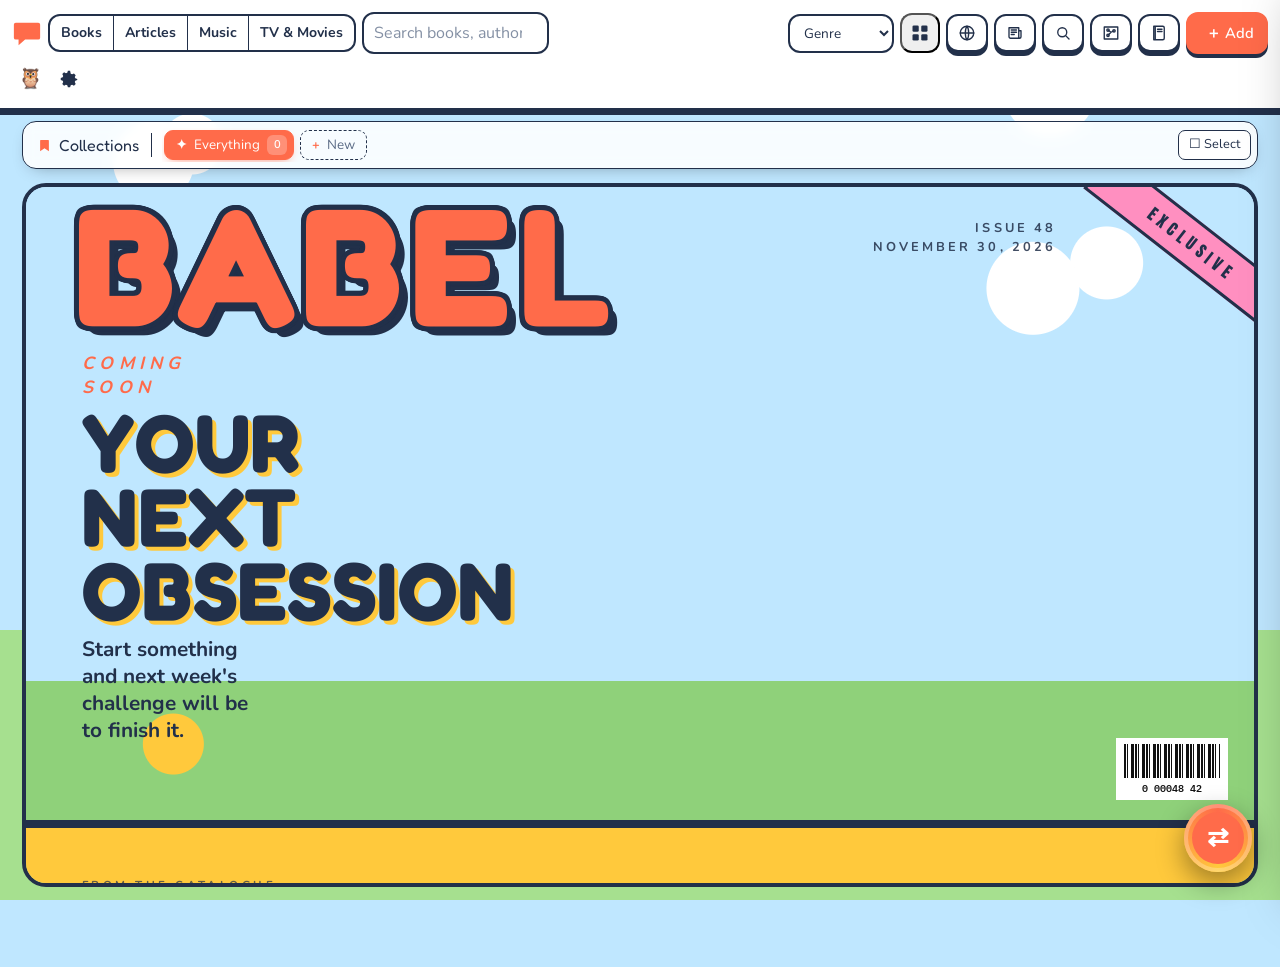
==== commit 6d266b6d: "Sleep screen, Galaxy theme, reading copies, corkboard, e-readers, per-profile time limits Brings the" ====
--- a/app/static/index.html
+++ b/app/static/index.html
@@ -7,7 +7,11 @@
 <link rel="icon" href="icon.png">
 <link rel="stylesheet" href="css/base.css">
 <link rel="stylesheet" href="css/themes.css">
-<script>try{var t=localStorage.getItem('inkwell-theme');if(['gruvbox'].indexOf(t)>=0)document.documentElement.dataset.theme=t}catch(e){}</script>
+<link rel="stylesheet" href="css/galaxy.gen.css">
+<link rel="stylesheet" href="css/galaxy.css">
+<link rel="stylesheet" href="css/sky.css">
+<link rel="stylesheet" href="css/sleep.css">
+<script>try{var t=localStorage.getItem('inkwell-theme');if(['gruvbox','galaxy'].indexOf(t)>=0)document.documentElement.dataset.theme=t}catch(e){}</script>
 </head>
 <body>
 <svg width="0" height="0" style="position:absolute" aria-hidden="true">
@@ -38,6 +42,24 @@
     <select id="groupBy">
     </select>
   </label>
+  <div class="lay-pick" id="layoutCtl" hidden>
+    <button class="lay-btn" id="layoutBtn" type="button" aria-haspopup="menu" aria-expanded="false" title="Layout" aria-label="Layout">
+      <svg viewBox="0 0 24 24" aria-hidden="true"><rect x="3" y="3" width="7.5" height="7.5" rx="1.6"/><rect x="13.5" y="3" width="7.5" height="7.5" rx="1.6"/><rect x="3" y="13.5" width="7.5" height="7.5" rx="1.6"/><rect x="13.5" y="13.5" width="7.5" height="7.5" rx="1.6"/></svg>
+    </button>
+    <div class="lay-menu" id="layoutMenu" role="menu" hidden>
+      <button data-layout="heist" role="menuitemradio"><i>🃏</i>Cards</button>
+      <h4>Efficient</h4>
+      <button data-layout="list" role="menuitemradio"><i>☰</i>List</button>
+      <button data-layout="table" role="menuitemradio"><i>▤</i>Table</button>
+      <button data-layout="board" role="menuitemradio"><i>📋</i>Progress board</button>
+      <button data-layout="index" role="menuitemradio"><i>🔤</i>A–Z index</button>
+      <h4>Fun</h4>
+      <button data-layout="stars" role="menuitemradio"><i>✨</i>Star chart</button>
+      <button data-layout="cork" role="menuitemradio"><i>📌</i>Corkboard</button>
+      <button data-layout="timeline" role="menuitemradio"><i>⏳</i>Timeline</button>
+      <button data-layout="mosaic" role="menuitemradio"><i>🧩</i>Mosaic</button>
+    </div>
+  </div>
   <div class="seg views" id="viewSeg" hidden role="radiogroup" aria-label="View">
     <button data-view="catalog" title="Card catalogue"><svg viewBox="0 0 24 24"><path d="M3 4h18v7H3zm2 2v3h14V6zm5 1h4v1h-4zM3 13h18v7H3zm2 2v3h14v-3zm5 1h4v1h-4z"/></svg><span>Catalogue</span></button>
     <button data-view="heist" title="Calling cards"><svg viewBox="0 0 24 24"><path d="M3 6l17-3-2 6 4 1-18 11 4-9-5-1z"/></svg><span>Cards</span></button>
@@ -46,6 +68,7 @@
   <button class="btn journal-btn" id="browserBtn" title="Browse the web (one tab, ads blocked, history, saved passwords)"><svg viewBox="0 0 24 24" aria-hidden="true"><circle cx="12" cy="12" r="9"/><path d="M3 12h18M12 3c3 3.5 3 14.5 0 18M12 3c-3 3.5-3 14.5 0 18"/></svg></button>
   <button class="btn journal-btn" id="newsBtn" title="The news: science, and your county, city, state and country"><svg viewBox="0 0 24 24" aria-hidden="true"><path d="M4 5h13v14H6a2 2 0 01-2-2zM17 9h3v8a2 2 0 01-2 2M7 8h7M7 11h7M7 14h4"/></svg><span>News</span></button>
   <button class="btn journal-btn" id="discoverBtn" title="Find books online and keep a wishlist"><svg viewBox="0 0 24 24" aria-hidden="true"><circle cx="11" cy="11" r="6"/><path d="M20 20l-4.5-4.5"/></svg><span>Discover</span></button>
+  <button class="btn journal-btn" id="corkBtn" title="The corkboard: notes, clippings, links and things from your library, tied together with string"><svg viewBox="0 0 24 24" aria-hidden="true"><path d="M3 4h18v16H3zM8 8l4 3 4-2M8 15l4-4" fill="none"/><circle cx="8" cy="8" r="1.6"/><circle cx="16" cy="9" r="1.6"/><circle cx="8" cy="15" r="1.6"/></svg><span>Corkboard</span></button>
   <button class="btn journal-btn" id="journalBtn" title="Your review journal (J)"><svg viewBox="0 0 24 24" aria-hidden="true"><path d="M5 3h12a2 2 0 012 2v14a2 2 0 01-2 2H5zm2 0v18M10 7h6M10 10h6"/></svg><span>Journal</span></button>
   <button class="btn primary" id="addBtn">Add to library</button>
   <button class="icon-btn" id="fsBtn" title="Full screen (F11)" hidden><svg viewBox="0 0 24 24"><path d="M3 3h7v2H5v5H3zM14 3h7v7h-2V5h-5zM3 14h2v5h5v2H3zM19 14h2v7h-7v-2h5z"/></svg></button>
@@ -146,10 +169,20 @@
       <option value="year-asc">Oldest first</option>
       <option value="notes">Most annotated</option>
     </select></label></div>
+  <h3>The Bulletin</h3>
+  <div class="form-grid"><label>Challenge lasts<select id="bulletinPeriod">
+      <option value="week">A week (from Monday)</option>
+      <option value="month">A month (from the 1st)</option>
+    </select></label>
+    <p class="hint full" style="margin:0">For this profile only: each profile keeps its own challenge and how long it lasts.</p></div>
   <h3>Library folder</h3>
   <div class="form-grid">
     <div class="full row"><code id="libFolder" style="flex:1"></code><button class="btn" type="button" data-action="switch-lib">Change…</button><button class="btn" type="button" data-action="reveal-lib">Open</button><button class="btn" type="button" data-action="rescan" title="Recheck the library folder: add files that appeared, find files that moved, and remove entries whose files are gone">↻ Refresh library</button></div>
     <p class="hint full" style="margin:0">Every file Babel's Library manages lives here: Articles, Books, Graphic Novels, Music (by artist and album), TV (by series and season) and Movies. You can switch to a different folder at any time.</p>
+  </div>
+  <h3>Move Babel's Library</h3>
+  <div class="form-grid">
+    <div class="full row"><p class="hint" style="flex:1;margin:0">Moves the program, your data and every library file to a folder you choose, such as a drive on a new computer. It only switches over once everything has been copied and checked.</p><button class="btn" type="button" id="moveAppBtn">Move everything…</button></div>
   </div>
   <h3>Automatic updates</h3>
   <p class="status-row" id="inboxStatus"></p>
@@ -187,6 +220,7 @@
       <option value="custom">Where I put it</option></select></label>
     <label><input type="checkbox" id="startWithWindows"> Start Babel's Library when Windows starts <span class="hint">(it waits for the library's drive to be plugged in)</span></label>
     <label><input type="checkbox" name="main_fullscreen"> Open Babel's Library full screen on start</label>
+    <div class="full row" id="sleepSet"></div>
     <label><input type="checkbox" name="widget_autohide"> Hide the widget's title bar until you point at its top edge</label>
     <div class="full row"><button class="btn" type="button" id="showWidget">Switch to the widget</button><span class="hint">Babel's Library is either this full window or the widget. Drag the widget by its title bar, then use its pin to fix it in place. Other windows can sit in front of it. Double-click it to come back here full screen.</span></div>
   </div>
@@ -213,6 +247,7 @@
 
 <!-- Reader -->
 <div id="reader" class="reader" hidden>
+  <div class="split-grip" id="rSplitGrip" title="Drag to resize" aria-hidden="true"></div>
   <header class="reader-bar">
     <button class="btn" id="readerClose">Back to library</button>
     <button class="btn" id="rToc" title="Table of contents (T)"><svg viewBox="0 0 24 24" width="16" height="16"><path d="M4 5h2v2H4zm4 0h12v2H8zM4 11h2v2H4zm4 0h12v2H8zm-4 6h2v2H4zm4 0h12v2H8z"/></svg>Contents</button>
@@ -228,6 +263,9 @@
         <div class="seg" id="rMode"><button data-mode="scroll">Scrolling</button><button data-mode="single">One page</button><button data-mode="double">Two pages</button></div>
         <label class="wrow">Page width <input type="range" id="rWidth" min="35" max="100" step="1"></label>
         <label class="wrow" id="rFontRow">Text size <input type="range" id="rFont" min="70" max="200" step="5"></label>
+        <label class="wrow" id="rEqRow" hidden>Equation size <input type="range" id="rEq" min="1" max="3.5" step="0.1"></label>
+        <button class="btn sm" type="button" id="rDone" hidden title="Mark this as finished, or not">Mark finished</button>
+        <button class="btn sm" type="button" id="rCopy" hidden title="Make an EPUB of this paper that reflows on small screens, with figures and tables at the end">Reading copy</button>
         <p class="hint">In page modes, click the left or right side of the page to turn it.</p>
       </div>
     </div>
@@ -235,6 +273,8 @@
     <button class="btn" id="rPin" title="Drop a pin with a comment anywhere on the page" aria-pressed="false"><svg viewBox="0 0 24 24" width="16" height="16"><path d="M12 2a7 7 0 00-7 7c0 5 7 13 7 13s7-8 7-13a7 7 0 00-7-7zm0 9.5A2.5 2.5 0 1112 6a2.5 2.5 0 010 5z"/></svg>Pin</button>
     <button class="btn" id="rDir" hidden>Left to right</button>
     <button class="icon-btn" id="rFull" title="Full screen / window"><svg viewBox="0 0 24 24"><path d="M3 3h7v2H5v5H3zM14 3h7v7h-2V5h-5zM3 14h2v5h5v2H3zM19 14h2v7h-7v-2h5z"/></svg></button>
+    <button class="icon-btn" id="rSplit" title="Split screen: read on the left, use the rest of Babel's Library on the right" aria-pressed="false"><svg viewBox="0 0 24 24"><path d="M3 4h18v16H3zm2 2v12h6V6zm8 0v12h6V6z"/></svg></button>
+    <button class="icon-btn" id="rJournal" title="Journal (J): opens on this book's pages, or wherever you left it"><svg viewBox="0 0 24 24"><path d="M5 3h12a2 2 0 012 2v14a2 2 0 01-2 2H5zm2 0v18M10 7h6M10 10h6" fill="none" stroke="currentColor" stroke-width="2"/></svg></button>
     <button class="btn" id="rListen" hidden title="Play this book's audiobook from here; the sentence being read is highlighted">🎧 Listen</button>
     <button class="btn" id="toggleNotes">Notes <span id="noteCount"></span></button>
     <button class="icon-btn" id="rHide" title="Hide the toolbar for distraction-free reading (H)"><svg viewBox="0 0 24 24"><path d="M3 5h18v3H3zM7 11h10M7 15h10M7 19h6" stroke="currentColor" stroke-width="1.6" fill="none"/></svg></button>
@@ -242,6 +282,8 @@
   <div class="reader-main">
     <aside class="toc-panel" id="tocPanel" hidden>
       <div class="toc-head"><h3 id="tocTitle">Contents</h3><button class="icon-btn sm" id="tocClose" title="Close">✕</button></div>
+      <form class="toc-find" id="tocFind" hidden><input type="search" id="tocFindQ" placeholder="Search this document" aria-label="Search this document"><button class="btn sm" type="submit">Find</button></form>
+      <div class="toc-hits" id="tocHits" hidden></div>
       <div class="toc-jump" id="tocJump" hidden><label>Go to page <input type="number" id="tocPage" min="1"></label><button class="btn sm" id="tocGo">Go</button></div>
       <div class="toc-list" id="tocList"></div>
     </aside>
@@ -269,6 +311,7 @@
     <button data-color="pink" title="Pink highlight"></button>
     <button class="note-btn" data-color="note">Highlight + note</button>
     <button class="note-btn define-btn" data-define title="What does it mean? (Wiktionary)">📖 Define</button>
+    <button class="note-btn" data-cork title="Pin these words to the corkboard">📌</button>
   </div>
   <div class="dict-card" id="dictCard" hidden></div>
 </div>
@@ -283,6 +326,14 @@
   </div>
   <label class="row"><input type="checkbox" id="libScan" checked> Also add any books, articles, comics or media already in the new folder</label>
   <div class="dlg-foot"><button class="btn primary" type="button" id="libGo">Use this folder</button></div>
+</dialog>
+
+<dialog id="moveDialog" class="dlg">
+  <form method="dialog" class="dlg-head"><h2>Move Babel's Library</h2><button class="icon-btn" value="cancel" title="Close">✕</button></form>
+  <p class="hint">You can keep using the app while it copies. It then restarts from the new folder. The old copy stays where it is until you delete it yourself.</p>
+  <div class="row"><input id="moveFolder" style="flex:1" placeholder="Folder to move to"><button class="btn" type="button" data-pick="#moveFolder">Browse…</button></div>
+  <p class="hint" id="movePlan" aria-live="polite"></p>
+  <div class="dlg-foot"><button class="btn primary" type="button" id="moveGo" disabled>Move everything</button></div>
 </dialog>
 
 <div class="player" id="player" hidden>
@@ -351,5 +402,8 @@
 <script src="js/journal.js"></script>
 <script src="js/discover.js"></script>
 <script src="js/reader.js"></script>
+<script src="js/corkboard.js"></script>
+<script src="js/sky.js"></script>
+<script src="js/sleep.js"></script>
 </body>
 </html>
--- a/app/static/css/base.css
+++ b/app/static/css/base.css
@@ -949,6 +949,11 @@
 .toc-panel[hidden]{display:none!important}
 .toc-head{display:flex;align-items:center;justify-content:space-between;padding:12px 14px 8px}
 .toc-head h3{margin:0;font-family:var(--font-display);font-weight:var(--display-weight,400);font-size:1.25rem}
+.toc-find{display:flex;gap:6px;padding:0 14px 10px}.toc-find input{flex:1;min-width:0}
+.toc-hits{flex:1;overflow-y:auto;padding:0 8px 30px;font-family:var(--font-ui);font-size:.82rem}
+.toc-hits .hint{padding:0 6px}.toc-hit{display:block;width:100%;text-align:left;border:0;background:none;color:inherit;cursor:pointer;padding:7px 6px;border-radius:6px;line-height:1.35}
+.toc-hit:hover{background:var(--hover)}.toc-hit small{display:block;opacity:.65;font-size:.72rem}.toc-hit mark{background:var(--hl-yellow);color:inherit;border-radius:2px}
+.find-layer{position:absolute;inset:0;pointer-events:none;z-index:3;mix-blend-mode:multiply}.find-layer i{position:absolute;background:var(--hl-yellow);outline:2px solid var(--accent)}
 .toc-jump{display:flex;gap:6px;align-items:center;padding:0 14px 10px;font-family:var(--font-ui);font-size:.82rem}
 .toc-jump input{width:80px}
 .toc-list{flex:1;overflow-y:auto;padding:0 8px 30px}
@@ -1318,7 +1323,7 @@
 .jb-body p{margin:0 0 0}
 .jb-body p+p{margin-top:0;text-indent:1.4em}
 .jb-fleuron{text-align:center;color:rgba(155,42,31,.6);font-size:1rem;line-height:28px;height:28px;margin:0}
-.jb-edit{width:100%;font:.9rem/28px "Libre Baskerville",serif;background:rgba(255,255,255,.6);border:1px dashed rgba(80,60,30,.4)}
+.jb-edit{width:100%;font:.9rem/28px "Libre Baskerville",serif;background:rgba(255,255,255,.6);border:1px dashed rgba(80,60,30,.4);color:#2d2a26;caret-color:#2d2a26}
 .jb-write{margin-top:28px}
 .jb-wdate{height:28px;line-height:28px;font:700 .72rem/28px "Libre Baskerville",serif;letter-spacing:.12em;text-transform:uppercase;color:#1f4e9b}
 .jb-write textarea{width:100%;min-height:112px;border:0;outline:none;resize:vertical;background:transparent;font:italic .92rem/28px "Libre Baskerville",serif;color:#1f3466;padding:0}
@@ -1780,6 +1785,9 @@
 .jb-stamp.st-hold{color:#7a4fb3}
 .jb-st.st-hold{color:#7a4fb3}
 .hstat.st-hold{color:#7a4fb3}
+.jb-stamp.st-next,.jb-st.st-next,.hstat.st-next{color:#2a7fb8}
+.hw-st.st-next{background:color-mix(in srgb,var(--accent,#4aa8ff) 25%,var(--surface));color:var(--ink);border:1px solid var(--line)}
+.hw-stamp.st-next{background:var(--accent,#4aa8ff);color:#fff}
 .jb-stamps{flex-wrap:wrap}
 
 .dv .dv-more{font-size:.85rem;opacity:.75}
@@ -2361,17 +2369,41 @@
 .btm-rinfo b{font:400 1.25rem/1.05 "Anton",sans-serif;letter-spacing:.01em}
 .btm-rinfo span{font-size:.74rem;opacity:.7}
 .btx-mag .btm-rinfo .bt-want{position:static;align-self:flex-start;transform:none;margin-top:6px;background:#ffd84d;color:#111;border:0;font-weight:900}
-/* Still in the Wrapper: spotlights on dark velvet, gold seals */
-.btm-wrap{background:radial-gradient(ellipse at 50% 0,rgba(255,220,150,.16),transparent 55%),repeating-linear-gradient(90deg,rgba(255,255,255,.015) 0 2px,transparent 2px 5px),#2a0a1a}
-.btm-wrap header h3{color:#ffd9a0;text-shadow:0 0 30px rgba(255,200,120,.35)}
-.btm-velvet{display:grid;grid-template-columns:repeat(auto-fill,minmax(150px,1fr));gap:28px}
-.btm-gem{position:relative;display:flex;flex-direction:column;gap:6px;padding:0;border:0;background:none;color:#fff;text-align:left;cursor:pointer}
-.btm-gem::before{content:"";position:absolute;left:-12%;right:-12%;top:-30px;height:70%;background:radial-gradient(ellipse at 50% 0,rgba(255,235,190,.32),transparent 70%);pointer-events:none}
-.btm-gem .cover{aspect-ratio:2/3;border-radius:4px;box-shadow:0 20px 40px rgba(0,0,0,.8);transition:transform .3s}
-.btm-gem:hover .cover{transform:translateY(-6px) scale(1.03)}
-.btm-seal{position:absolute;top:10px;right:-8px;padding:4px 8px;transform:rotate(8deg);background:linear-gradient(135deg,#ffe8a3,#c9952e);color:#3a2205;font:900 .6rem "Nunito",sans-serif;letter-spacing:.16em;box-shadow:0 4px 10px rgba(0,0,0,.5)}
-.btm-gem b{font:400 1.05rem/1.1 "Anton",sans-serif;letter-spacing:.01em}
-.btm-gem small{font-size:.7rem;opacity:.65}
+/* the wires: world news, then science press releases */
+.btm-sec header{position:relative}
+.btm-refresh{position:absolute;top:0;right:0;width:44px;height:44px;border-radius:50%;border:2px solid currentColor;background:transparent;color:inherit;font-size:1.25rem;opacity:.8;cursor:pointer}
+.btm-refresh:hover{opacity:1}
+.btm-wire{background:repeating-linear-gradient(0deg,rgba(255,255,255,.025) 0 1px,transparent 1px 4px),linear-gradient(170deg,#1c0b0b,#0a0a0c 70%)}
+.btm-wire header h3{color:#fff;text-shadow:0 0 30px rgba(255,60,60,.45)}
+.btm-labs{background:radial-gradient(ellipse at 100% 0,rgba(90,200,255,.18),transparent 55%),linear-gradient(170deg,#06141f,#08080b 75%)}
+.btm-labs header h3{background:linear-gradient(90deg,#7ee3ff,#8affc1);-webkit-background-clip:text;background-clip:text;color:transparent}
+.btm-wires{display:grid;grid-template-columns:repeat(auto-fill,minmax(420px,1fr));gap:0 40px}
+.btm-wire-row{display:grid;grid-template-columns:minmax(0,1fr) 120px;gap:16px;align-items:center;padding:16px 0;border:0;border-bottom:1px solid rgba(255,255,255,.12);background:none;color:inherit;text-align:left;cursor:pointer;font:inherit}
+.btm-wire-row.noimg{grid-template-columns:minmax(0,1fr)}
+.btm-wire-row:hover b{text-decoration:underline}
+.btm-wtext{display:flex;flex-direction:column;gap:6px;min-width:0}
+.btm-wmeta{display:flex;align-items:center;gap:8px;min-width:0}
+.btm-wmeta small{font-size:.72rem;font-weight:800;letter-spacing:.04em;opacity:.65;white-space:nowrap;overflow:hidden;text-overflow:ellipsis}
+.btm-wire-row b{font-size:1.05rem;line-height:1.28;display:-webkit-box;-webkit-line-clamp:3;-webkit-box-orient:vertical;overflow:hidden}
+.btm-hot-tag{flex:none;padding:2px 7px;border-radius:3px;background:#e0222d;color:#fff;font:900 .6rem "Nunito",sans-serif;font-style:normal;letter-spacing:.14em;animation:btmBlink 1.6s ease-in-out infinite}
+.btm-labs .btm-hot-tag{background:#16a3c9}
+@keyframes btmBlink{50%{opacity:.55}}
+.btm-wpic{width:120px;height:80px;border-radius:6px;overflow:hidden;background:rgba(255,255,255,.06)}
+.btm-wpic img{width:100%;height:100%;object-fit:cover;display:block}
+[data-theme=wordtown] .btm-wire{background:#fff;color:#22304a}
+[data-theme=wordtown] .btm-wire header h3{color:#ff6b4a;text-shadow:none}
+[data-theme=wordtown] .btm-labs{background:#bfe7ff;color:#22304a}
+[data-theme=wordtown] .btm-labs header h3{background:none;color:#fff;-webkit-text-stroke:0;text-shadow:3px 3px 0 #22304a}
+[data-theme=wordtown] .btm-wire-row{border-bottom-color:rgba(34,48,74,.18)}
+[data-theme=wordtown] .btm-hot-tag{border:2px solid #22304a;background:#ff6b4a}
+[data-theme=wordtown] .btm-labs .btm-hot-tag{background:#4aa8ff}
+[data-theme=wordtown] .btm-wpic{border:3px solid #22304a}
+[data-theme=gruvbox] .btm-wire,[data-theme=gruvbox] .btm-labs{background:#282828}
+[data-theme=gruvbox] .btm-wire header h3{color:#fb4934;text-shadow:none}
+[data-theme=gruvbox] .btm-labs header h3{background:none;color:#83a598;-webkit-text-fill-color:currentColor}
+[data-theme=gruvbox] .btm-hot-tag{background:#cc241d;border-radius:0}
+[data-theme=gruvbox] .btm-labs .btm-hot-tag{background:#458588}
+[data-theme=gruvbox] .btm-wire-row{border-bottom:1px dashed #504945}
 /* Lab Notes: a blueprint grid, figures numbered like a journal, a little molecule on each */
 .btm-lab{background:linear-gradient(rgba(70,170,255,.08) 1px,transparent 1px) 0 0/24px 24px,linear-gradient(90deg,rgba(70,170,255,.08) 1px,transparent 1px) 0 0/24px 24px,#071526;padding-bottom:50px}
 .btm-lab header small{color:#5ec8ff;opacity:1;font-family:"IBM Plex Mono",monospace}
@@ -2423,6 +2455,10 @@
 .topbar:not(.cramped) #ficSel,.topbar:not(.cramped) #kindSel{display:none}
 .topbar.cramped #ficSeg,.topbar.cramped #kindSeg{display:none}
 .topbar.cramped{column-gap:8px}
+.topbar.wrapped{flex-wrap:wrap;row-gap:8px;column-gap:6px;padding-left:12px;padding-right:12px}
+.topbar.wrapped .search{min-width:0}
+.topbar.wrapped .spacer{display:none}
+html.reader-split .topbar #fsBtn,html.reader-split .topbar #widgetBtn{display:none}
 body.is-home #ficSel,body.is-home #kindSel,body.area-video #kindSel{visibility:hidden}
 
 .btm-rank{cursor:pointer}
@@ -2435,7 +2471,7 @@
 [data-theme=wordtown] .btm-bg{display:none}
 [data-theme=wordtown] .btm-cover::before{background:radial-gradient(circle at 82% 16%,#fff 0 46px,transparent 47px),radial-gradient(circle at 88% 12%,#fff 0 36px,transparent 37px),radial-gradient(circle at 12% 88%,#ffc93c 0 30px,transparent 31px)}
 [data-theme=wordtown] .btm-cover::after,[data-theme=wordtown] .btm-sheen{display:none}
-[data-theme=wordtown] .btm-title b{color:#ff6b4a;-webkit-text-stroke:8px #22304a;paint-order:stroke fill;background:none;text-shadow:6px 6px 0 #22304a;font-family:"Fredoka","Anton",sans-serif;font-weight:700}
+[data-theme=wordtown] .btm-title b{color:#ff6b4a;-webkit-text-stroke:0;background:none;letter-spacing:.04em;text-shadow:5.0px 0.0px 0 #22304a,4.83px 1.29px 0 #22304a,4.33px 2.5px 0 #22304a,3.54px 3.54px 0 #22304a,2.5px 4.33px 0 #22304a,1.29px 4.83px 0 #22304a,0.0px 5.0px 0 #22304a,-1.29px 4.83px 0 #22304a,-2.5px 4.33px 0 #22304a,-3.54px 3.54px 0 #22304a,-4.33px 2.5px 0 #22304a,-4.83px 1.29px 0 #22304a,-5.0px 0.0px 0 #22304a,-4.83px -1.29px 0 #22304a,-4.33px -2.5px 0 #22304a,-3.54px -3.54px 0 #22304a,-2.5px -4.33px 0 #22304a,-1.29px -4.83px 0 #22304a,-0.0px -5.0px 0 #22304a,1.29px -4.83px 0 #22304a,2.5px -4.33px 0 #22304a,3.54px -3.54px 0 #22304a,4.33px -2.5px 0 #22304a,4.83px -1.29px 0 #22304a,8px 8px 0 #22304a,9px 9px 0 #22304a;font-family:"Fredoka","Anton",sans-serif;font-weight:700}
 [data-theme=wordtown] .btm-title span{color:#22304a}
 [data-theme=wordtown] .btm-ribbon{background:#ff8fc0;color:#22304a;border:3px solid #22304a;box-shadow:none}
 [data-theme=wordtown] .btm-hero .cover{border:4px solid #22304a;box-shadow:8px 8px 0 #22304a}
@@ -2459,12 +2495,6 @@
 [data-theme=wordtown] .btm-rank .cover{border:3px solid #22304a;box-shadow:6px 6px 0 #22304a}
 [data-theme=wordtown] .btm-rinfo small{color:#ff6b4a}
 [data-theme=wordtown] .btx-mag .btm-rinfo .bt-want{background:#fff;border:2.5px solid #22304a;color:#22304a}
-[data-theme=wordtown] .btm-wrap{background:#ff8fc0;color:#22304a}
-[data-theme=wordtown] .btm-wrap header h3{color:#fff}
-[data-theme=wordtown] .btm-gem{color:#22304a}
-[data-theme=wordtown] .btm-gem::before{display:none}
-[data-theme=wordtown] .btm-gem .cover{border:3px solid #22304a;box-shadow:6px 6px 0 #22304a}
-[data-theme=wordtown] .btm-seal{background:#ffc93c;border:2px solid #22304a;color:#22304a}
 [data-theme=wordtown] .btm-lab{background:linear-gradient(rgba(34,48,74,.08) 1px,transparent 1px) 0 0/24px 24px,linear-gradient(90deg,rgba(34,48,74,.08) 1px,transparent 1px) 0 0/24px 24px,#fff;color:#22304a}
 [data-theme=wordtown] .btm-lab header small{color:#4aa8ff}
 [data-theme=wordtown] .btm-lab header h3{color:#4aa8ff;font-family:"Fredoka",sans-serif}
@@ -2500,10 +2530,6 @@
 [data-theme=gruvbox] .btm-rank .cover{border-radius:2px}
 [data-theme=gruvbox] .btm-rinfo small{color:#fe8019;font-family:"IBM Plex Mono",monospace}
 [data-theme=gruvbox] .btx-mag .btm-rinfo .bt-want{background:#b8bb26;color:#1d2021;border-radius:2px}
-[data-theme=gruvbox] .btm-wrap{background:radial-gradient(ellipse at 50% 0,rgba(250,189,47,.12),transparent 55%),#282828}
-[data-theme=gruvbox] .btm-wrap header h3{color:#fabd2f;text-shadow:none}
-[data-theme=gruvbox] .btm-gem .cover{border-radius:2px}
-[data-theme=gruvbox] .btm-seal{background:#d79921;color:#1d2021;font-family:"IBM Plex Mono",monospace}
 [data-theme=gruvbox] .btm-lab{background:linear-gradient(rgba(131,165,152,.08) 1px,transparent 1px) 0 0/24px 24px,linear-gradient(90deg,rgba(131,165,152,.08) 1px,transparent 1px) 0 0/24px 24px,#1d2021}
 [data-theme=gruvbox] .btm-lab header small{color:#8ec07c}
 [data-theme=gruvbox] .btm-lab header h3{color:#8ec07c}
@@ -2767,3 +2793,332 @@
 .dvi-sb.have-owned small{color:#2e7d32;opacity:1;font-weight:700}
 .dvi-sb.have-wanted small{color:#b8860b;opacity:1;font-weight:700}
 .dvi-series h3 .dvi-ser-k{display:block;margin:0 0 2px;font:700 .68rem var(--font-ui,sans-serif);letter-spacing:.14em;text-transform:uppercase;opacity:.55}
+
+/* ===================== Library layouts for books & articles (Library → Layout) ===================== */
+:where(#library[data-layout]) :where(button[data-open]){font:inherit;color:inherit;text-align:left;cursor:pointer}
+.lv-sec{margin:0 0 26px}
+.lv-h{font-family:var(--font-display);font-size:1.15rem;margin:0 0 10px;display:flex;align-items:baseline;gap:8px}
+.lv-h small{font-size:.75em;opacity:.55;font-family:var(--font-body)}
+.lv-p{display:block;height:5px;border-radius:3px;background:color-mix(in srgb,var(--ink) 12%,transparent);overflow:hidden}
+.lv-p i{display:block;height:100%;background:var(--accent)}
+/* 1 · List: one line each */
+.lv-list .lv-row{display:grid;grid-template-columns:10px minmax(0,2.4fr) minmax(0,1.4fr) 54px 84px 110px 40px;gap:12px;align-items:center;width:100%;
+  padding:7px 12px;border:0;border-bottom:1px solid color-mix(in srgb,var(--line) 35%,transparent);background:transparent}
+.lv-list .lv-row:hover{background:color-mix(in srgb,var(--accent) 10%,transparent)}
+.lv-dot{width:10px;height:10px;border-radius:50%;background:var(--c)}
+.lv-t,.lv-a{overflow:hidden;white-space:nowrap;text-overflow:ellipsis}
+.lv-a,.lv-y,.lv-n{opacity:.7;font-size:.9em}
+.lv-s{font-size:.75em;font-weight:700;letter-spacing:.04em;text-transform:uppercase;opacity:.8}
+.lv-s.s-reading{color:var(--accent)} .lv-s.s-done{color:var(--ok,#3a8a3a)}
+/* 2 · Grid: dense covers */
+.lv-tiles{display:grid;grid-template-columns:repeat(auto-fill,minmax(112px,1fr));gap:14px}
+.lv-tile{position:relative;display:flex;flex-direction:column;gap:6px;border:0;background:transparent;padding:0}
+.lv-tile .cover,.lv-tile img{width:100%;aspect-ratio:2/3;object-fit:cover;border-radius:var(--radius-cover,6px)}
+.lv-tile:hover .cover{transform:translateY(-3px);transition:transform .15s}
+.lv-bar{position:absolute;left:6px;right:6px;top:calc(100% - 3.1em);height:4px;border-radius:2px;background:rgba(0,0,0,.35);overflow:hidden}
+.lv-bar i{display:block;height:100%;background:var(--accent)}
+.lv-cap{font-size:.8rem;line-height:1.25;display:-webkit-box;-webkit-line-clamp:2;-webkit-box-orient:vertical;overflow:hidden}
+/* 3 · Progress board */
+.lv-board{display:grid;grid-template-columns:repeat(5,minmax(200px,1fr));gap:14px;align-items:start;overflow-x:auto}
+.lv-col{background:color-mix(in srgb,var(--surface) 80%,transparent);border:var(--card-border,2px solid var(--line));border-radius:var(--radius,10px);padding:10px;max-height:78vh;overflow:auto}
+.lv-col.c-reading{border-top:5px solid var(--accent)} .lv-col.c-done{border-top:5px solid var(--ok,#3a8a3a)} .lv-col.c-next{border-top:5px solid #c58f2b}
+.lv-card{display:grid;grid-template-columns:38px 1fr;gap:9px;align-items:center;width:100%;padding:7px;margin:0 0 7px;border:1px solid color-mix(in srgb,var(--line) 40%,transparent);border-radius:8px;background:var(--surface)}
+.lv-card b{display:block;font-size:.88rem;line-height:1.2}
+.lv-card small{opacity:.65;font-size:.75rem}
+.lv-mini .cover,.lv-mini img{width:38px;height:56px;object-fit:cover;border-radius:3px}
+/* 4 · A–Z index */
+.lv-az{position:sticky;top:0;z-index:2;display:flex;flex-wrap:wrap;gap:2px;padding:6px 0 10px;background:var(--bg)}
+.lv-az a,.lv-az span{min-width:26px;text-align:center;padding:3px 0;border-radius:5px;font-weight:700;text-decoration:none}
+.lv-az a{background:color-mix(in srgb,var(--accent) 15%,transparent)} .lv-az span{opacity:.25}
+.lv-cols{columns:3 300px;column-gap:32px}
+.lv-letter{break-inside:avoid;margin:0 0 14px}
+.lv-letter h3{font-family:var(--font-display);font-size:1.6rem;margin:0;border-bottom:2px solid var(--line)}
+.lv-entry{display:block;width:100%;border:0;background:transparent;padding:3px 0;line-height:1.3}
+.lv-entry:hover b{color:var(--accent)} .lv-entry small{opacity:.6} .lv-tick{color:var(--ok,#3a8a3a)}
+/* 5 · Bookshelf: spines on planks */
+.lv-shelf{margin:0 0 34px}
+.lv-sign{display:inline-block;margin:0 0 8px;padding:3px 12px;background:var(--sign-bg,var(--surface));color:var(--sign-ink,var(--ink));box-shadow:var(--sign-shadow,none);border-radius:4px;font-family:var(--font-display);font-size:1rem}
+.lv-row-books{display:flex;align-items:flex-end;gap:3px;padding:14px 14px 0;min-height:220px;background:var(--shelf-back,color-mix(in srgb,var(--ink) 6%,transparent));overflow-x:auto}
+.lv-plank{height:var(--plank-h,14px);background:var(--plank,#8a5a2b);box-shadow:var(--plank-shadow,0 6px 8px rgba(0,0,0,.25))}
+.lv-spine{position:relative;flex:0 0 var(--w);height:var(--h);border:0;border-radius:var(--spine-radius,3px 3px 0 0);background:var(--c);color:#fff;padding:8px 0;
+  display:flex;flex-direction:column;align-items:center;justify-content:space-between;box-shadow:var(--spine-shadow,inset -3px 0 0 rgba(0,0,0,.18),inset 3px 0 0 rgba(255,255,255,.12));transition:transform .18s}
+.lv-spine:hover,.lv-spine:focus-visible{transform:translateY(-14px)}
+.lv-sp-t{writing-mode:vertical-rl;transform:rotate(180deg);font-size:.78rem;font-weight:700;max-height:calc(var(--h) - 46px);overflow:hidden;text-overflow:ellipsis;white-space:nowrap;text-shadow:0 1px 1px rgba(0,0,0,.35)}
+.lv-sp-a{font-size:.58rem;opacity:.85;writing-mode:vertical-rl;transform:rotate(180deg);max-height:38px;overflow:hidden}
+.lv-spine.is-done::after{content:"✓";position:absolute;top:-2px;right:2px;font-size:.7rem}
+.lv-bm{position:absolute;top:-10px;left:50%;width:8px;height:22px;background:var(--accent);transform:translateX(-50%);clip-path:polygon(0 0,100% 0,100% 100%,50% 75%,0 100%)}
+/* 6 · Corkboard: pinned polaroids */
+.lv-cork{background:#b98a55 radial-gradient(rgba(0,0,0,.12) 1px,transparent 1.5px) 0 0/7px 7px;border-radius:12px;padding:22px;box-shadow:inset 0 0 0 10px #7a5233}
+.lv-tape{display:inline-block;margin:0 0 14px;padding:4px 14px;background:rgba(255,248,200,.85);color:#3b3020;font-family:var(--font-display);transform:rotate(-1.5deg);box-shadow:0 2px 4px rgba(0,0,0,.2)}
+.lv-pins{display:grid;grid-template-columns:repeat(auto-fill,minmax(150px,1fr));gap:26px 20px;margin:0 0 26px}
+.lv-polaroid{position:relative;border:0;background:#fbf8f1;color:#2b2620;padding:10px 10px 12px;transform:rotate(var(--r));box-shadow:0 6px 14px rgba(0,0,0,.32);transition:transform .2s}
+.lv-polaroid::before{content:"";position:absolute;top:-7px;left:50%;width:14px;height:14px;border-radius:50%;background:var(--pin);transform:translateX(-50%);box-shadow:0 2px 3px rgba(0,0,0,.4)}
+.lv-polaroid:hover{transform:rotate(0) scale(1.06);z-index:2}
+.lv-photo .cover,.lv-photo img{width:100%;aspect-ratio:3/4;object-fit:cover;display:block}
+.lv-scrawl{display:block;margin-top:8px;font-family:"Segoe Print","Bradley Hand","Comic Sans MS",cursive;font-size:.85rem;line-height:1.2;text-align:center}
+.lv-stampk{position:absolute;top:24px;right:-6px;padding:2px 8px;border:3px solid #b3261e;color:#b3261e;font-weight:900;letter-spacing:.1em;transform:rotate(12deg);background:rgba(255,255,255,.7)}
+.lv-stampk.next{border-color:#1f6fb3;color:#1f6fb3}
+/* 7 · Coverflow */
+.lv-strip{display:flex;gap:0;overflow-x:auto;scroll-snap-type:x mandatory;padding:26px 40px 18px;perspective:900px}
+.lv-fcard{flex:0 0 170px;scroll-snap-align:center;border:0;background:transparent;padding:0 6px;transform:rotateY(28deg);transition:transform .25s;transform-origin:center}
+.lv-fcard:hover,.lv-fcard:focus-visible{transform:rotateY(0) scale(1.12);z-index:2}
+.lv-fcov .cover,.lv-fcov img{width:100%;aspect-ratio:2/3;object-fit:cover;border-radius:6px;box-shadow:0 14px 22px rgba(0,0,0,.35);-webkit-box-reflect:below 4px linear-gradient(transparent 70%,rgba(255,255,255,.25))}
+.lv-fcap{display:block;margin-top:30px;text-align:center;font-size:.82rem;line-height:1.2}
+.lv-fcap small{display:block;opacity:.6}
+/* 8 · Mosaic: tiles sized by length, coloured by status */
+.lv-tilesm{display:grid;grid-template-columns:repeat(auto-fill,minmax(110px,1fr));grid-auto-rows:92px;grid-auto-flow:dense;gap:6px}
+.lv-mt{position:relative;overflow:hidden;border:0;border-radius:8px;padding:10px;display:flex;flex-direction:column;justify-content:flex-end;color:#fff;
+  background:linear-gradient(to top,rgba(0,0,0,.45),transparent 70%),var(--c);transition:filter .15s,transform .15s}
+.lv-mt::after{content:"";position:absolute;left:0;bottom:0;height:4px;width:var(--p);background:#fff;opacity:.85}
+.lv-mt.z2{grid-column:span 2} .lv-mt.z3{grid-column:span 2;grid-row:span 2}
+.lv-mt b{font-size:.85rem;line-height:1.2;text-shadow:0 1px 2px rgba(0,0,0,.4)} .lv-mt.z3 b{font-size:1.15rem}
+.lv-mt small{opacity:.85;font-size:.7rem;text-transform:uppercase;letter-spacing:.05em}
+.lv-mt.s-new{filter:saturate(.35) brightness(.95)} .lv-mt.s-done{filter:saturate(.8)} .lv-mt.s-done b::before{content:"✓ "}
+.lv-mt:hover{transform:scale(1.03);filter:none;z-index:1}
+@media (max-width:900px){.lv-list .lv-row{grid-template-columns:10px minmax(0,1fr) 70px 40px}.lv-list .lv-a,.lv-list .lv-y,.lv-list .lv-s{display:none}.lv-board{grid-template-columns:repeat(5,220px)}}
+#library .lv-polaroid{color:#2b2620}
+#library .lv-spine,#library .lv-mt{color:#fff}
+#library .lv-plank{min-height:10px}
+/* Mosaic: the cover fills the tile, the title sits on a dark fade at the bottom */
+#library .lv-mt{background:var(--c);grid-auto-rows:auto}
+.lv-tilesm{grid-auto-rows:150px}
+.lv-mcov{position:absolute;inset:0;z-index:0}
+.lv-mcov .cover{width:100%;height:100%;border-radius:0;margin:0}
+.lv-mcov .cover img{width:100%;height:100%;object-fit:cover;object-position:center 20%}
+.lv-mcov .gen-cover{height:100%}
+.lv-mt::before{content:"";position:absolute;inset:0;z-index:1;background:linear-gradient(to top,rgba(0,0,0,.82) 0,rgba(0,0,0,.35) 38%,transparent 62%)}
+.lv-mt b,.lv-mt small{position:relative;z-index:2}
+.lv-mt::after{z-index:3}
+
+/* ===================== Reader split screen: the reader on the left, the rest of Babel's Library on the right ===================== */
+.split-grip{display:none}
+html.reader-split .reader{right:auto;width:var(--rsplit,50vw);box-shadow:4px 0 18px rgba(0,0,0,.25)}
+html.reader-split .split-grip{display:block;position:absolute;top:0;bottom:0;right:-6px;width:12px;z-index:5;cursor:col-resize;background:transparent}
+html.reader-split .split-grip::after{content:"";position:absolute;top:50%;left:4px;width:4px;height:56px;margin-top:-28px;border-radius:3px;background:var(--line);opacity:.75}
+html.reader-split .split-grip:hover::after,html.split-dragging .split-grip::after{opacity:1;background:var(--accent)}
+html.split-dragging,html.split-dragging *{cursor:col-resize!important;user-select:none!important}
+html.split-dragging iframe{pointer-events:none}
+/* the app itself moves into the right-hand part */
+html.reader-split body{padding-left:var(--rsplit,50vw)}
+html.reader-split .ib,html.reader-split .player,html.reader-split .jb-modal,html.reader-split .nw,html.reader-split .jb-pv{left:var(--rsplit,50vw)}
+html.reader-split .drawer,html.reader-split .jr-panel{width:min(780px,calc(100vw - var(--rsplit,50vw)))}
+html.reader-split .toasts{left:calc(var(--rsplit,50vw) + 20px)}
+/* in split screen the bar stays one row (it scrolls sideways if it must): a bar that wrapped onto a second row
+   changed the book's height, which laid the book out again, which unwrapped the bar... the book flashed */
+html.reader-split .reader-bar{flex-wrap:nowrap;gap:8px;overflow-x:auto;overflow-y:hidden;scrollbar-width:none}
+html.reader-split .reader-bar::-webkit-scrollbar{display:none}
+html.reader-split .reader-bar>*{flex-shrink:0}
+html.reader-split .reader-bar>.reader-title{flex:1 1 40px;min-width:40px;overflow:hidden;white-space:nowrap;text-overflow:ellipsis}
+#rSplit[aria-pressed="true"]{color:var(--accent)}
+
+/* ===================== The corkboard (corkboard.js) ===================== */
+.ck{position:fixed;left:0;right:0;bottom:0;top:64px;z-index:36;display:flex;flex-direction:column;background:#6b4a2e}
+.ck[hidden]{display:none}
+html.reader-split .ck{left:var(--rsplit,50vw)}
+.ck-bar{display:flex;align-items:center;flex-wrap:wrap;gap:8px;padding:8px 12px;background:var(--bar-bg,var(--surface));color:var(--bar-ink,var(--ink));border-bottom:var(--bar-border,2px solid var(--line));position:relative;z-index:3}
+.ck-logo{font-size:1.3rem}
+.ck-name{font:inherit;font-family:var(--font-display);font-size:1.05rem;min-width:140px;max-width:260px;padding:4px 8px;border:1px dashed transparent;border-radius:6px;background:transparent;color:inherit}
+.ck-name:hover,.ck-name:focus{border-color:var(--line);outline:none}
+.ck-add,.ck-zoom{display:flex;gap:6px;flex-wrap:wrap}
+.ck-bar .spacer{flex:1}
+.ck-tie[aria-pressed="true"]{background:#c62828;color:#fff;border-color:#8e1b1b}
+.ck-stage{position:relative;flex:1;overflow:hidden;cursor:grab;touch-action:none;
+  background-color:#b98a55;
+  background-image:radial-gradient(rgba(70,40,15,.28) 1px,transparent 1.6px),radial-gradient(rgba(255,235,200,.18) 1px,transparent 1.5px),radial-gradient(ellipse at 30% 20%,rgba(255,255,255,.08),transparent 60%);
+  background-size:7px 7px,11px 11px,100% 100%;background-position:0 0,3px 5px,0 0;
+  box-shadow:inset 0 0 0 12px #7a5233,inset 0 0 0 14px #5a3a20,inset 0 0 60px rgba(0,0,0,.35)}
+.ck-stage.panning{cursor:grabbing}
+.ck-stage.tie-mode,.ck-stage.tie-mode .ck-card{cursor:crosshair}
+.ck-world{position:absolute;left:0;top:0;transform-origin:0 0;will-change:transform}
+.ck-strings{position:absolute;left:0;top:0;overflow:visible;pointer-events:none;z-index:2}
+.ck-yarn{fill:none;stroke:#c62828;stroke-width:2.6;stroke-linecap:round}
+.ck-shadow{fill:none;stroke:rgba(0,0,0,.28);stroke-width:2.6}
+.ck-hit{fill:none;stroke:transparent;stroke-width:14;pointer-events:stroke;cursor:pointer}
+.ck-hit:hover+.ck-yarn,.ck-hit:hover{stroke:rgba(198,40,40,.25)}
+#ckCards{position:relative;z-index:1}
+.ck-empty{position:absolute;inset:0;display:grid;place-content:center;gap:8px;text-align:center;color:#fff8ea;text-shadow:0 1px 3px rgba(0,0,0,.6);pointer-events:none;padding:30px}
+.ck-empty b{font-family:var(--font-display);font-size:1.6rem}
+.ck-empty span{max-width:520px;opacity:.9}
+.ck-empty[hidden]{display:none}
+.ck-hint{position:absolute;left:50%;top:14px;transform:translateX(-50%);z-index:4;padding:6px 14px;border-radius:20px;background:rgba(20,10,5,.82);color:#fff;font-size:.9rem}
+/* cards */
+.ck-card{position:absolute;transform:rotate(var(--r));transition:transform .15s,box-shadow .15s;cursor:grab;user-select:none;color:#2b2620;
+  box-shadow:0 3px 6px rgba(0,0,0,.28),0 10px 18px rgba(0,0,0,.18)}
+.ck-card:hover{z-index:5}
+.ck-card.lifting{transform:rotate(calc(var(--r) * .4)) scale(1.04);box-shadow:0 18px 30px rgba(0,0,0,.4);cursor:grabbing;z-index:9;transition:none}
+.ck-card.tying{outline:3px dashed #c62828;outline-offset:4px}
+.ck-card.new{animation:ck-drop .7s ease-out}
+@keyframes ck-drop{0%{transform:translateY(-40px) rotate(0) scale(1.1);opacity:0}60%{opacity:1}100%{transform:rotate(var(--r))}}
+.ck-pin{position:absolute;top:-8px;left:50%;width:16px;height:16px;margin-left:-8px;border-radius:50%;z-index:3;
+  background:radial-gradient(circle at 35% 30%,#ff8a80,#c62828 55%,#7f1010);box-shadow:0 3px 3px rgba(0,0,0,.45)}
+.ck-tools{position:absolute;top:-34px;right:-4px;display:none;gap:3px;align-items:center;padding:3px 5px;border-radius:14px;background:rgba(20,12,6,.85);z-index:6}
+.ck-card:hover .ck-tools{display:flex}
+.ck-tools button{border:0;background:transparent;color:#fff;cursor:pointer;font-size:.85rem;padding:2px 4px;border-radius:6px}
+.ck-tools button:hover{background:rgba(255,255,255,.18)}
+.ck-colors{display:flex;gap:3px;margin-right:3px}
+.ck-tools .ck-dot{width:14px;height:14px;padding:0;border-radius:50%;border:1px solid rgba(255,255,255,.6)}
+[contenteditable]:empty::before{content:attr(data-ph);opacity:.45}
+/* post-it notes */
+.ck-card.t-note{min-height:170px;padding:22px 16px 16px;background:var(--note,#fff176);background-image:linear-gradient(to bottom,rgba(0,0,0,.06),transparent 22px)}
+.ck-card.t-note::after{content:"";position:absolute;right:0;bottom:0;width:22px;height:22px;background:linear-gradient(135deg,transparent 50%,rgba(0,0,0,.12) 50%)}
+.n-yellow{--note:#fff176}.n-pink{--note:#f8bbd0}.n-blue{--note:#b3e5fc}.n-green{--note:#c5e1a5}.n-orange{--note:#ffcc80}.n-purple{--note:#d1c4e9}
+.ck-tools .n-yellow{background:#fff176}.ck-tools .n-pink{background:#f8bbd0}.ck-tools .n-blue{background:#b3e5fc}.ck-tools .n-green{background:#c5e1a5}.ck-tools .n-orange{background:#ffcc80}.ck-tools .n-purple{background:#d1c4e9}
+.ck-text{min-height:120px;max-height:420px;overflow:auto;outline:none;cursor:text;user-select:text;white-space:pre-wrap;
+  font-family:"Segoe Print","Bradley Hand","Comic Sans MS",cursive;font-size:1.02rem;line-height:1.35}
+/* clippings: torn paper with the words and where they came from */
+.ck-card.t-snippet{padding:20px 16px 12px;background:#fdfbf4;
+  clip-path:polygon(0 3%,6% 0,14% 2%,22% 0,31% 2%,40% 0,50% 2%,59% 0,68% 2%,77% 0,86% 2%,94% 0,100% 2%,100% 97%,93% 100%,84% 98%,75% 100%,66% 98%,57% 100%,47% 98%,38% 100%,28% 98%,19% 100%,10% 98%,0 100%);
+  filter:drop-shadow(0 4px 6px rgba(0,0,0,.3));box-shadow:none}
+.ck-card.t-snippet .ck-pin{top:4px}
+.ck-quote{margin:0;max-height:320px;overflow:auto;font-family:Georgia,var(--font-body),serif;font-size:.92rem;line-height:1.45;user-select:text;cursor:text;border-left:3px solid #c9b48a;padding-left:9px}
+.ck-snipimg{display:block;width:100%;max-height:160px;object-fit:cover;margin-bottom:8px}
+.ck-src{display:block;width:100%;margin-top:8px;border:0;background:transparent;padding:0;text-align:left;font:italic .78rem/1.3 var(--font-body);color:#6d5a3a;cursor:pointer}
+.ck-src:hover{text-decoration:underline}
+.ck-src small{opacity:.7;font-style:normal}
+/* links: an index card */
+.ck-card.t-link{background:#fffef8;padding:10px;border-top:6px solid #4f8fd9}
+.ck-linkimg{display:block;width:100%;height:120px;object-fit:cover;margin-bottom:8px;background:#e8eef6}
+.ck-globe{display:grid;place-items:center;font-size:2.4rem}
+.ck-linkt b{display:block;font:700 .9rem/1.25 var(--font-body);color:#1d2a3a;font-style:normal}
+.ck-linkt small{display:block;color:#5873a0;font-style:normal}
+/* library things and pictures: polaroids */
+.ck-card.t-media,.ck-card.t-image{background:#fbf8f1;padding:10px 10px 12px}
+.ck-cov .cover,.ck-cov img{width:100%;aspect-ratio:2/3;object-fit:cover;display:block;border-radius:0}
+.ck-mt{display:block;margin-top:8px;font:600 .82rem/1.25 var(--font-body)}
+.ck-card.t-media small{display:block;font-size:.72rem;opacity:.7}
+.ck-photo{display:block;width:100%;pointer-events:none}
+.ck-cap{margin-top:8px;min-height:1.2em;font-family:"Segoe Print","Bradley Hand","Comic Sans MS",cursive;font-size:.85rem;text-align:center;outline:none;cursor:text;user-select:text}
+.ck-card.t-image.big{width:520px!important;z-index:8}
+/* pop-up panels */
+.ck-pop{position:absolute;z-index:10;width:min(420px,calc(100% - 16px));max-height:70%;overflow:auto;padding:12px;border-radius:12px;background:var(--surface);color:var(--ink);border:var(--card-border,2px solid var(--line));box-shadow:0 14px 30px rgba(0,0,0,.35)}
+.ck-pop[hidden]{display:none}
+.ck-row{display:flex;gap:8px;align-items:center;flex-wrap:wrap;margin:6px 0}
+.ck-ph{display:block;margin:0 0 8px;font-family:var(--font-display)}
+.ck-find{flex:1;width:100%;box-sizing:border-box;padding:7px 10px;font:inherit;border-radius:8px;border:1px solid var(--line);background:var(--bg);color:var(--ink)}
+.ck-list{margin-top:8px;display:flex;flex-direction:column;gap:4px}
+.ck-hit-row{display:grid;grid-template-columns:34px 1fr;gap:9px;align-items:center;padding:5px;border:0;border-radius:8px;background:transparent;color:inherit;text-align:left;cursor:pointer;font:inherit}
+.ck-hit-row:hover{background:color-mix(in srgb,var(--accent) 14%,transparent)}
+.ck-hit-row b{display:block;font-size:.86rem;line-height:1.2}
+.ck-hit-row small{opacity:.65;font-size:.74rem}
+.ck-mini .cover,.ck-mini img{width:34px;height:48px;object-fit:cover;border-radius:3px}
+.ck-brow{justify-content:space-between}
+.ck-open{flex:1;border:0;background:transparent;color:inherit;text-align:left;cursor:pointer;font:inherit;padding:6px;border-radius:8px}
+.ck-open:hover{background:color-mix(in srgb,var(--accent) 14%,transparent)}
+.ck-open small{display:block;opacity:.65;font-size:.76rem}
+#corkBtn.on{background:var(--accent);color:var(--on-accent,#fff)}
+.ck-linkt b,.ck-src{overflow-wrap:anywhere}
+
+/* ===================== the layout picker: an icon that opens the layouts ===================== */
+.lay-pick{position:relative;display:flex;align-items:center}
+.lay-pick[hidden]{display:none}
+.lay-btn{width:40px;height:40px;padding:0;display:grid;place-items:center;border-radius:var(--radius-sm,10px)}
+.lay-btn svg{width:20px;height:20px;fill:currentColor}
+.lay-btn[aria-expanded="true"]{background:var(--accent);color:var(--accent-ink,#fff)}
+.lay-menu{position:absolute;top:calc(100% + 6px);right:0;z-index:40;min-width:200px;padding:6px;border:var(--card-border,2px solid var(--line));border-radius:var(--radius,10px);background:var(--surface);color:var(--ink);box-shadow:0 12px 30px rgba(0,0,0,.25)}
+.lay-menu[hidden]{display:none}
+.lay-menu h4{margin:8px 8px 3px;font:700 .68rem var(--font-ui,sans-serif);letter-spacing:.12em;text-transform:uppercase;opacity:.55}
+.lay-menu button{display:flex;align-items:center;gap:10px;width:100%;padding:7px 10px;border:0;border-radius:7px;background:none;color:inherit;font:inherit;font-family:var(--font-ui);text-align:left;cursor:pointer;box-shadow:none;transform:none}
+.lay-menu button i{width:20px;text-align:center;font-style:normal}
+.lay-menu button:hover{background:color-mix(in srgb,var(--accent) 14%,transparent)}
+.lay-menu button[aria-checked="true"]{background:var(--accent);color:var(--accent-ink,#fff)}
+
+/* string: drag from a pin to tie; the pin is easy to grab and grows under the pointer */
+.ck-pin{cursor:crosshair;transition:transform .15s}
+.ck-pin::before{content:"";position:absolute;inset:-10px;border-radius:50%}
+.ck-card:hover .ck-pin{transform:scale(1.35)}
+.ck-card.tie-target{outline:3px solid #c62828;outline-offset:4px}
+.ck-yarn.tying{stroke-dasharray:none;opacity:.85}
+.ck-hit{cursor:grab}
+
+/* ===================== Layouts: Table, Star chart, Timeline (replacing Grid, Bookshelf, Coverflow) ===================== */
+/* Table: a sortable spreadsheet */
+.lv-table{overflow-x:auto}
+.lv-table table{width:100%;border-collapse:collapse;font-size:.9rem}
+.lv-table thead th{position:sticky;top:0;z-index:2;background:var(--bg);text-align:left;border-bottom:2px solid var(--line);padding:0}
+.lv-table thead button{width:100%;padding:8px 10px;border:0;background:none;color:inherit;font:700 .74rem var(--font-ui,sans-serif);letter-spacing:.06em;text-transform:uppercase;text-align:left;cursor:pointer;box-shadow:none;opacity:.7}
+.lv-table thead button.on,.lv-table thead button:hover{opacity:1;color:var(--accent)}
+.lv-table .lv-tg th{padding:16px 10px 6px;text-align:left;font-family:var(--font-display);font-size:1.05rem;border-bottom:1px solid var(--line)}
+.lv-table .lv-tg small{opacity:.55;font-size:.75em}
+.lv-table tbody tr[data-open]{cursor:pointer}
+.lv-table tbody tr[data-open]:hover{background:color-mix(in srgb,var(--accent) 10%,transparent)}
+.lv-table td{padding:6px 10px;border-bottom:1px solid color-mix(in srgb,var(--line) 30%,transparent);white-space:nowrap;max-width:320px;overflow:hidden;text-overflow:ellipsis}
+.lv-table td:first-child{white-space:normal;min-width:240px}
+.lv-table td .lv-dot{display:inline-block;margin-right:8px;vertical-align:middle}
+.lv-table .lv-ser{opacity:.6}
+.lv-table td .lv-p{width:110px}
+/* Star chart: constellations on a night sky */
+.lv-sky{background:radial-gradient(ellipse at 20% 0%,#1d2b5c,transparent 60%),radial-gradient(ellipse at 90% 100%,#3a1d5c,transparent 55%),#0b1026;border-radius:14px;padding:18px 22px;color:#e8ecff;
+  box-shadow:inset 0 0 80px rgba(0,0,0,.5)}
+.lv-sky::before{content:"";display:block}
+.lv-const{margin:0 0 20px}
+.lv-sky .lv-h{color:#cfd8ff;font-variant:small-caps;letter-spacing:.08em}
+.lv-skybox{position:relative;width:100%;background-image:radial-gradient(1px 1px at 12% 22%,#fff8,transparent),radial-gradient(1px 1px at 37% 71%,#fff6,transparent),radial-gradient(1px 1px at 64% 33%,#fff7,transparent),radial-gradient(1px 1px at 83% 82%,#fff5,transparent),radial-gradient(1px 1px at 52% 9%,#fff6,transparent),radial-gradient(1px 1px at 5% 88%,#fff5,transparent);background-size:240px 200px}
+.lv-skylines{position:absolute;inset:0;width:100%;height:100%;pointer-events:none}
+.lv-skylines line{stroke:rgba(190,205,255,.7);stroke-width:1.6;vector-effect:non-scaling-stroke}
+.lv-star{position:absolute;transform:translate(-50%,-50%);display:flex;flex-direction:column;align-items:center;gap:4px;border:0;background:none;padding:0;color:#dfe5ff;cursor:pointer;box-shadow:none}
+.lv-star i{display:block;width:var(--r);height:var(--r);border-radius:50%;background:radial-gradient(circle,#fff 0,#fff 18%,#ffe9a8 35%,rgba(255,220,140,.35) 60%,transparent 72%);
+  animation:lvTwinkle 3.4s ease-in-out infinite;animation-delay:calc(var(--tw) * -1)}
+.lv-star.s-new i{filter:saturate(.2);opacity:.6}
+.lv-star.s-next i{background:radial-gradient(circle,#fff 0,#fff 18%,#9fd3ff 35%,rgba(140,190,255,.35) 60%,transparent 72%)}
+.lv-star.s-reading i{width:calc(var(--r) * 1.25);height:calc(var(--r) * 1.25)}
+.lv-star.s-done i{background:radial-gradient(circle,#fff 0,#fff 20%,#ffd36e 38%,rgba(255,190,80,.45) 62%,transparent 74%);box-shadow:0 0 18px rgba(255,200,90,.45)}
+.lv-star span{max-width:130px;font-size:.76rem;line-height:1.15;text-align:center;opacity:.9;text-shadow:0 1px 3px #000;overflow:hidden;display:-webkit-box;-webkit-line-clamp:2;-webkit-box-orient:vertical}
+.lv-star:hover span,.lv-star:focus-visible span{opacity:1;color:#fff}
+.lv-star:hover i{transform:scale(1.5);transition:transform .2s}
+@keyframes lvTwinkle{0%,100%{transform:scale(1)}50%{transform:scale(.82)}}
+@media (prefers-reduced-motion:reduce){.lv-star i{animation:none}}
+/* Timeline: one line through the years */
+.lv-tl{position:relative;padding:10px 0 30px}
+.lv-tl-line{position:absolute;left:50%;top:0;bottom:0;width:4px;margin-left:-2px;border-radius:2px;background:linear-gradient(var(--accent),color-mix(in srgb,var(--accent) 30%,transparent))}
+.lv-tl-dec{position:relative;z-index:1;text-align:center;margin:22px 0 12px}
+.lv-tl-dec span{display:inline-block;padding:4px 16px;border-radius:99px;background:var(--accent);color:var(--accent-ink,#fff);font:800 .95rem var(--font-display)}
+.lv-tl-ev{position:relative;width:50%;padding:6px 34px;box-sizing:border-box}
+.lv-tl-ev.l{margin-right:50%;display:flex;justify-content:flex-end}
+.lv-tl-ev.r{margin-left:50%}
+.lv-tl-ev::before{content:"";position:absolute;top:22px;width:14px;height:14px;border-radius:50%;background:var(--surface);border:3px solid var(--accent);z-index:1}
+.lv-tl-ev.l::before{right:-9px} .lv-tl-ev.r::before{left:-9px}
+.lv-tl-yr{position:absolute;top:18px;font:800 .8rem var(--font-ui,sans-serif);opacity:.6}
+.lv-tl-ev.l .lv-tl-yr{right:-62px} .lv-tl-ev.r .lv-tl-yr{left:-62px}
+.lv-tl-card{max-width:520px;padding:8px;border:var(--card-border,2px solid var(--line));border-radius:var(--radius,10px);background:var(--surface);box-shadow:0 4px 12px rgba(0,0,0,.12)}
+.lv-tl-ser{display:block;margin:0 4px 6px;font:700 .72rem var(--font-ui,sans-serif);letter-spacing:.08em;text-transform:uppercase;opacity:.65}
+.lv-tl-row{display:flex;flex-wrap:wrap;gap:8px}
+.lv-tl-it{display:flex;gap:10px;align-items:center;padding:4px;border:0;border-radius:8px;background:none;color:inherit;text-align:left;cursor:pointer;box-shadow:none;flex:1 1 220px;min-width:0}
+.lv-tl-it:hover{background:color-mix(in srgb,var(--accent) 10%,transparent)}
+.lv-tl-cov{flex:0 0 46px}
+.lv-tl-cov .cover,.lv-tl-cov img{width:46px;height:68px;object-fit:cover;border-radius:4px;margin:0}
+.lv-tl-t{display:flex;flex-direction:column;min-width:0}
+.lv-tl-t b{font-size:.88rem;line-height:1.2}
+.lv-tl-t small{font-size:.72rem;opacity:.65}
+.lv-tl-it.s-done .lv-tl-t b::after{content:" ✓";color:var(--ok,#3a8a3a)}
+@media (max-width:900px){.lv-tl-line{left:18px}.lv-tl-ev,.lv-tl-ev.l,.lv-tl-ev.r{width:auto;margin:0 0 0 18px;padding:6px 0 6px 40px;display:block}.lv-tl-ev::before,.lv-tl-ev.l::before{left:-7px;right:auto}.lv-tl-yr,.lv-tl-ev.l .lv-tl-yr,.lv-tl-ev.r .lv-tl-yr{position:static;display:block;margin-bottom:4px}}
+/* stars: four-pointed sparkles with a glow */
+.lv-star i{clip-path:polygon(50% 0,59% 38%,100% 50%,59% 62%,50% 100%,41% 62%,0 50%,41% 38%);background:radial-gradient(circle,#fff 0,#fff 30%,#ffe9a8 70%);filter:drop-shadow(0 0 0 #fff)}
+.lv-star{filter:drop-shadow(0 0 6px rgba(255,236,170,.75))}
+.lv-star.s-new{filter:drop-shadow(0 0 4px rgba(190,205,255,.4))}
+.lv-star.s-new i{background:#cfd8ff;opacity:.7;filter:none}
+.lv-star.s-next i{background:radial-gradient(circle,#fff 0,#fff 30%,#9fd3ff 70%)}
+.lv-star.s-next{filter:drop-shadow(0 0 7px rgba(140,190,255,.8))}
+.lv-star.s-done i{background:radial-gradient(circle,#fff 0,#fff 25%,#ffc94a 70%);box-shadow:none}
+.lv-star.s-done{filter:drop-shadow(0 0 10px rgba(255,190,70,.9))}
+
+/* selection: click a card or a string, Delete removes it */
+.ck-card.sel{outline:3px solid #2f7de1;outline-offset:5px}
+.ck-yarn.sel{stroke:#ff5a4e;stroke-width:4.5;filter:drop-shadow(0 0 4px rgba(255,90,78,.9))}
+.ck-pin{width:22px;height:22px;margin-left:-11px;top:-11px}
+
+/* ===================== Series bundles in the layouts: one stacked card per series until it's opened out ===================== */
+.lv-bn{display:inline-block;margin-left:6px;padding:0 7px;border-radius:99px;background:var(--accent);color:var(--accent-ink,#fff);font:700 .7rem var(--font-ui,sans-serif);vertical-align:middle;white-space:nowrap}
+.lv-restack{display:inline-block;margin-left:8px;padding:1px 8px;border-radius:99px;border:1px dashed currentColor;font:600 .7rem var(--font-ui,sans-serif);opacity:.7;cursor:pointer;white-space:nowrap}
+.lv-restack:hover{opacity:1;color:var(--accent)}
+/* the stack: a couple of pages showing behind the top book */
+.lv-card.is-bundle .lv-mini,.lv-tl-it.is-bundle .lv-tl-cov{position:relative}
+.lv-card.is-bundle .lv-mini::before,.lv-tl-it.is-bundle .lv-tl-cov::before{content:"";position:absolute;inset:0;transform:translate(4px,-4px) rotate(3deg);border-radius:4px;background:var(--surface);box-shadow:0 0 0 1px var(--line),2px -2px 0 0 color-mix(in srgb,var(--line) 60%,transparent);z-index:0}
+.lv-card.is-bundle .lv-mini>*,.lv-tl-it.is-bundle .lv-tl-cov>*{position:relative;z-index:1}
+.lv-polaroid.stack{box-shadow:6px -5px 0 -1px #f3eee2,6px -5px 0 0 rgba(0,0,0,.12),12px -10px 0 -2px #ebe5d6,12px -10px 0 -1px rgba(0,0,0,.12),0 6px 14px rgba(0,0,0,.32)}
+.lv-scrawl small{display:block;margin-top:2px;font-size:.72rem;opacity:.75}
+.lv-mt.is-bundle{box-shadow:inset 0 0 0 3px rgba(255,255,255,.35)}
+.lv-mt.is-bundle .lv-restack,.lv-mt .lv-restack{position:relative;z-index:2;align-self:flex-start;color:#fff}
+.lv-row.is-bundle .lv-t,.lv-entry.is-bundle b{font-weight:800}
+.lv-table tr.is-bundle td:first-child b{font-weight:800}
+:where(#library[data-layout]) :where(button[data-fold-open],tr[data-fold-open]){font:inherit;color:inherit;text-align:left;cursor:pointer}
+
--- a/app/static/css/galaxy.gen.css
+++ b/app/static/css/galaxy.gen.css
@@ -0,0 +1,155 @@
+/* Galaxy theme: component rules made from the Gruvbox theme's by mkgalaxy.py (recoloured; do not edit by hand) */
+[data-theme=galaxy] .group-head h2{color:#ffd98a}
+[data-theme=galaxy] .heist-row{border:1px solid #2a3366;border-radius:4px}
+[data-theme=galaxy] .heist-group .hg-name{--hg-bg:#1b2247;--hg-ink:#ffd98a}
+[data-theme=galaxy] .heist-group:nth-of-type(3n+2) .hg-name{background:#3d6fd6;color:#e6ebff}
+[data-theme=galaxy] .heist-group .hg-count{box-shadow:0 0 0 1px #060816}
+[data-theme=galaxy] .plaque{--plaque-bg:#1b2247;--plaque-ink:#ffd98a;box-shadow:0 0 0 1px #3a4582}
+[data-theme=galaxy] .ib-bar{gap:4px;padding:6px 10px;background:#060816;border-bottom:1px solid #2a3366}
+[data-theme=galaxy] .ib-btn{width:34px;height:34px;border-radius:3px;background:#0b0f24;color:#9aa6d8;box-shadow:none;border-color:#1b2247}
+[data-theme=galaxy] .ib-btn:hover:not(:disabled){color:#ffd98a;background:#1b2247;transform:none}
+[data-theme=galaxy] .ib-addr{height:34px;border-radius:3px;background:#0b0f24;border:1px solid #2a3366;padding-left:10px}
+[data-theme=galaxy] .ib-addr:focus-within{border-color:#ffd98a;box-shadow:none}
+[data-theme=galaxy] .ib-mark{color:#7fe0c8}
+[data-theme=galaxy] .ib-addr input{font:400 .95rem var(--font-ui);color:#e6ebff}
+[data-theme=galaxy] .ib-w{border-radius:3px;width:30px;height:26px;background:#1b2247;color:#8fb8ff;border:0}
+[data-theme=galaxy] .ib-key.lit{background:#ffd98a;color:#060816}
+[data-theme=galaxy] .ib-close:hover:not(:disabled){color:#ff6ba8}
+[data-theme=galaxy] .ib-load{height:2px}
+[data-theme=galaxy] .ib-load i{background:#ffd98a}
+[data-theme=galaxy] .ib-strip{background:#131936;border-bottom:1px solid #2a3366;font-family:var(--font-ui);font-size:.9rem}
+[data-theme=galaxy] .ib-mark{font-size:0}
+[data-theme=galaxy] .ib-mark::before{font-size:.95rem}
+[data-theme=galaxy] .present{--paper:#c23d7e;--paper2:#6b1d58;--rib:#ffd98a;--rib2:#b8893a}
+[data-theme=galaxy] .p-half{background:repeating-linear-gradient(90deg,rgba(6,8,22,.35) 0 6px,transparent 6px 26px),repeating-linear-gradient(0deg,rgba(255,217,138,.22) 0 4px,transparent 4px 26px),
+  repeating-linear-gradient(0deg,rgba(6,8,22,.3) 0 8px,transparent 8px 26px),#c23d7e}
+[data-theme=galaxy] .p-tag{background:#0b0f24;color:#e6ebff;border:1px solid #ffd98a;border-radius:3px;font-family:var(--font-ui)}
+[data-theme=galaxy] .p-tag b{font-family:var(--font-ui);color:#ffd98a;font-size:1.05rem}
+[data-theme=galaxy] .p-tag em{color:#7fe0c8}
+[data-theme=galaxy] .p-hole{background:#ffd98a}
+[data-theme=galaxy] .nw-paper{background:#0b0f24;color:#e6ebff;border-radius:4px;box-shadow:0 30px 80px rgba(0,0,0,.6),0 0 0 1px #2a3366}
+[data-theme=galaxy] .nw-mast,[data-theme=galaxy] .nw-ear,[data-theme=galaxy] .nw-secs,[data-theme=galaxy] .nw-where{border-color:#3a4582}
+[data-theme=galaxy] .nw-mast h1{color:#ffd98a}
+[data-theme=galaxy] .nw-desks button{border-color:#3a4582}
+[data-theme=galaxy] .nw-desks button.on{background:#ffd98a;color:#060816}
+[data-theme=galaxy] .nw-by,[data-theme=galaxy] .nw-note,[data-theme=galaxy] .nw-secs button,[data-theme=galaxy] .nw-place label small{color:#9aa6d8}
+[data-theme=galaxy] .nw-kind{border-color:#3a4582;color:#060816}
+[data-theme=galaxy] .nw-kind.k-vote{background:#e6ebff}
+[data-theme=galaxy] .nw-ear button{border-color:#3a4582}
+[data-theme=galaxy] .nw-place input{background:#060816;color:#e6ebff;border-color:#3a4582}
+[data-theme=galaxy] .nw-row>header,[data-theme=galaxy] .nw-rbar{border-color:#3a4582}
+[data-theme=galaxy] .nw-card{border-color:#1b2247}
+[data-theme=galaxy] .nw-card.noimg{background:#131936}
+[data-theme=galaxy] .nw-arrows button,[data-theme=galaxy] .nw-rbar button,[data-theme=galaxy] .nw-rmore button,[data-theme=galaxy] .nw-rmore{border-color:#3a4582}
+[data-theme=galaxy] .nw-rdek,[data-theme=galaxy] .nw-masthead-note{color:#9aa6d8}
+[data-theme=galaxy] .btm-wire,[data-theme=galaxy] .btm-labs{background:#0b0f24}
+[data-theme=galaxy] .btm-wire header h3{color:#ff6ba8;text-shadow:none}
+[data-theme=galaxy] .btm-labs header h3{background:none;color:#8fb8ff;-webkit-text-fill-color:currentColor}
+[data-theme=galaxy] .btm-hot-tag{background:#c23d7e;border-radius:0}
+[data-theme=galaxy] .btm-labs .btm-hot-tag{background:#3d6fd6}
+[data-theme=galaxy] .btm-wire-row{border-bottom:1px dashed #2a3366}
+[data-theme=galaxy] .bt.btx-mag{background:#060816;color:#e6ebff;border:1px solid #2a3366;border-radius:4px}
+[data-theme=galaxy] .btm-bg{filter:blur(30px) saturate(.6) sepia(.5) brightness(.35)}
+[data-theme=galaxy] .btm-cover::before{background:linear-gradient(90deg,rgba(6,8,22,.2),rgba(6,8,22,.75) 60%,rgba(6,8,22,.92))}
+[data-theme=galaxy] .btm-cover::after{background:linear-gradient(transparent,#060816)}
+[data-theme=galaxy] .btm-sheen{display:none}
+[data-theme=galaxy] .btm-title b{-webkit-text-stroke:2px #ffd98a;background:linear-gradient(180deg,#ffd98a 0 55%,rgba(255,217,138,.1));-webkit-background-clip:text;background-clip:text}
+[data-theme=galaxy] .btm-title span{font-family:var(--font-ui);color:#9aa6d8}
+[data-theme=galaxy] .btm-ribbon{background:#c23d7e;box-shadow:none;font-family:var(--font-ui);letter-spacing:.2em}
+[data-theme=galaxy] .btm-hero .cover{border-radius:2px;box-shadow:-14px 24px 50px rgba(0,0,0,.8),0 0 0 1px #2a3366}
+[data-theme=galaxy] .btm-lines small{background:#8a5cff;color:#060816;font-family:var(--font-ui)}
+[data-theme=galaxy] .btm-lines em{color:#7fe0c8;font-family:var(--font-ui);font-style:normal}
+[data-theme=galaxy] .btm-lines h2{color:#f4f6ff}
+[data-theme=galaxy] .btm-by{color:#8fb8ff;opacity:1;font-family:var(--font-ui)}
+[data-theme=galaxy] .btm-hook{color:#e6ebff}
+[data-theme=galaxy] .btm-meter{border-radius:0;background:#1b2247}
+[data-theme=galaxy] .btm-meter i{background:#7fe0c8;box-shadow:none}
+[data-theme=galaxy] .btm-burst{background:#ffd98a;color:#060816}
+[data-theme=galaxy] .bt.btx-mag .btn{border-radius:3px;font-family:var(--font-ui)}
+[data-theme=galaxy] .bt.btx-mag .btn.primary{background:#9b8cff;color:#060816;box-shadow:none}
+[data-theme=galaxy] .bt.btx-mag .btn:not(.primary){background:#1b2247;color:#e6ebff}
+[data-theme=galaxy] .btm-sec header small{font-family:var(--font-ui);color:#8a94c8;opacity:1}
+[data-theme=galaxy] .btm-hot{background:linear-gradient(160deg,#1e1747,#060816 70%)}
+[data-theme=galaxy] .btm-hot header h3{background:linear-gradient(90deg,#ffd98a,#9b8cff,#ff6ba8);-webkit-background-clip:text;background-clip:text}
+[data-theme=galaxy] .btm-num{-webkit-text-stroke:3px #e0b85a}
+[data-theme=galaxy] .btm-rank .cover{border-radius:2px}
+[data-theme=galaxy] .btm-rinfo small{color:#9b8cff;font-family:var(--font-ui)}
+[data-theme=galaxy] .btx-mag .btm-rinfo .bt-want{background:#7fe0c8;color:#060816;border-radius:2px}
+[data-theme=galaxy] .btm-lab{background:linear-gradient(rgba(143,184,255,.08) 1px,transparent 1px) 0 0/24px 24px,linear-gradient(90deg,rgba(143,184,255,.08) 1px,transparent 1px) 0 0/24px 24px,#060816}
+[data-theme=galaxy] .btm-lab header small{color:#7fe0c8}
+[data-theme=galaxy] .btm-lab header h3{color:#7fe0c8}
+[data-theme=galaxy] .btm-fig{background:#0b0f24;border-color:#2a3366;color:#e6ebff}
+[data-theme=galaxy] .btm-fig:hover{border-color:#7fe0c8;box-shadow:0 0 18px rgba(127,224,200,.25)}
+[data-theme=galaxy] .btm-fignum{color:#7fe0c8}
+[data-theme=galaxy] .btm-fig b{font-family:var(--font-ui);font-weight:600}
+[data-theme=galaxy] #inBrowser[data-blayout=tv]{background:repeating-linear-gradient(92deg,rgba(0,0,0,.06) 0 2px,transparent 2px 9px),#1b2247}
+[data-theme=galaxy] #inBrowser[data-blayout=tv] .ib-panes{background:#060816;box-shadow:inset 0 0 0 4px #000,0 10px 0 #0b0f24;border-radius:24px}
+[data-theme=galaxy] #inBrowser[data-blayout=tv] .ib-bar{background:#0b0f24;color:#ffd98a;border-radius:6px;box-shadow:0 10px 0 #060816}
+[data-theme=galaxy] #inBrowser[data-blayout=tv] .ib-brand{border-color:#ffd98a;color:#ffd98a;font-family:var(--font-ui)}
+[data-theme=galaxy] #inBrowser[data-blayout=tv] .ib-addr{background:#060816}
+[data-theme=galaxy] #inBrowser[data-blayout=tv] .ib-addr input{color:#7fe0c8;text-shadow:0 0 6px rgba(127,224,200,.6)}
+[data-theme=galaxy] #inBrowser[data-blayout=tv] .ib-btn{background:radial-gradient(circle at 35% 28%,#2a3366,#060816 70%);border-color:#e0b85a;color:#ffd98a}
+[data-theme=galaxy] #inBrowser[data-blayout=tv] .ib-btn::after{color:#9aa6d8;font-family:var(--font-ui)}
+[data-theme=galaxy] #inBrowser[data-blayout=tv] .ib-close{border-color:#c23d7e;color:#ff6ba8}
+[data-theme=galaxy] #inBrowser[data-blayout=orb] .ib-orb{border-radius:12px;background:radial-gradient(circle at 34% 28%,rgba(255,255,255,.35),transparent 38%),#e0b85a;color:#060816}
+[data-theme=galaxy] #inBrowser[data-blayout=orb] .ib-btn{border-radius:6px;background:#0b0f24;border:1px solid #2a3366;color:#e6ebff}
+[data-theme=galaxy] .btm-potd{background:#f4f6ff;border-radius:2px}
+[data-theme=galaxy] .btm-potd-tag{background:#ffd98a;font-family:var(--font-ui)}
+[data-theme=galaxy] .btm-potd b{font-family:var(--font-ui);font-weight:600;color:#1b2247}
+[data-theme=galaxy] .btm-tfa{background:#131936;color:#e6ebff}
+[data-theme=galaxy] .btm-tfa-page img{border-color:#2a3366;background:#0b0f24}
+[data-theme=galaxy] .btm-tfa-page h4{border-color:#3a4582}
+[data-theme=galaxy] .btm-tfa-body p:first-child::first-letter{color:#9b8cff}
+[data-theme=galaxy] .btm-qotd{background:#060816}
+[data-theme=galaxy] .btm-qotd header h3,[data-theme=galaxy] .btm-q cite,[data-theme=galaxy] .btm-q::before{color:#ffd98a}
+[data-theme=galaxy] .btm-q p::after{color:#ffd98a}
+[data-theme=galaxy] .bw-hero{text-align:left;border-radius:4px;background:#060816;border:1px solid #2a3366;box-shadow:none;padding:30px 28px}
+[data-theme=galaxy] .bw-hero::before{display:none}
+[data-theme=galaxy] .bw h1{font-size:2rem;color:#ffd98a}
+[data-theme=galaxy] .bw-day{color:#8fb8ff}
+[data-theme=galaxy] .bw-search{margin:0;max-width:none;border-radius:3px;background:#0b0f24;border:1px solid #3a4582;box-shadow:none}
+[data-theme=galaxy] .bw-search .ic::before{content:"✦";color:#9b8cff}
+[data-theme=galaxy] .bw-search .ic{font-size:0}
+[data-theme=galaxy] .bw-search .ic::before{font-size:1.1rem}
+[data-theme=galaxy] .bw-search input{font-family:var(--font-ui)}
+[data-theme=galaxy] .bw-search button{border-radius:3px;box-shadow:none;height:40px;font-family:var(--font-ui)}
+[data-theme=galaxy] .bw-search button .bd{border-radius:2px;width:26px;height:26px}
+[data-theme=galaxy] .bw-go{background:#ffd98a;color:#060816}
+[data-theme=galaxy] .bw-wiki{background:#1b2247;color:#8fb8ff}
+[data-theme=galaxy] .bw-wiki .bd{background:#8fb8ff;color:#060816}
+[data-theme=galaxy] .bw-search button.bw-again{background:#1b2247;width:40px}
+[data-theme=galaxy] .bw-again i{border-radius:2px;background:#7fe0c8;color:#060816;border-color:#0b0f24}
+[data-theme=galaxy] .bw-pull,[data-theme=galaxy] .bw-sheet{border-radius:4px 4px 0 0;border:1px solid #2a3366;border-bottom:0;font-family:var(--font-ui)}
+[data-theme=galaxy] .bw-tile .ring{border-radius:4px;background:#131936;border:1px solid #2a3366;box-shadow:none}
+[data-theme=galaxy] .bw-tile:hover{background:#131936}
+[data-theme=galaxy] .bw-tile b{font-family:var(--font-ui);font-weight:400;color:#9aa6d8}
+[data-theme=galaxy] .bw-list{border-radius:4px}
+[data-theme=galaxy] .bw-tabs button{border-radius:3px;font-family:var(--font-ui)}
+html[data-theme=galaxy][data-home=orbit],html[data-theme=galaxy][data-home=orbit] body{background:radial-gradient(ellipse at 50% 45%,#131936,#060816 60%);color:#e6ebff}
+html[data-theme=galaxy][data-home=orbit] .bw-tabs button{background:#0b0f24;color:#9aa6d8;border:1px solid #2a3366}
+html[data-theme=galaxy][data-home=orbit] .bw-tabs button.on{background:#ffd98a;color:#060816}
+[data-theme=galaxy] .hm-stars{background:radial-gradient(circle,#9aa6d8 1px,transparent 1.6px) 0 0/97px 97px,radial-gradient(circle,#8fb8ff 1px,transparent 1.6px) 40px 60px/131px 131px}
+[data-theme=galaxy] .hm-ring{border:1px dashed #2a3366}
+[data-theme=galaxy] .hm-planet span{background:radial-gradient(circle at 35% 30%,#7fe0c8,#427b58 70%);box-shadow:0 0 14px rgba(127,224,200,.35);border-radius:4px}
+[data-theme=galaxy] .hm-ring.r2 .hm-planet span{background:radial-gradient(circle at 35% 30%,#d6a0ff,#8f3f71 70%);box-shadow:0 0 14px rgba(211,134,155,.3)}
+[data-theme=galaxy] .hm-planet b{color:#9aa6d8;background:#0b0f24;border:1px solid #2a3366;border-radius:3px;font-family:var(--font-ui);font-weight:400}
+[data-theme=galaxy] .hm-sun{background:radial-gradient(circle,rgba(255,217,138,.22),rgba(155,140,255,.06) 55%,transparent 70%)}
+[data-theme=galaxy] .hm-sun h1{color:#ffd98a;text-shadow:0 0 24px rgba(255,217,138,.5)}
+[data-theme=galaxy] .hm-sun .bw-search{background:#0b0f24;border:1px solid #3a4582!important;box-shadow:0 0 24px rgba(255,217,138,.2);border-radius:3px}
+[data-theme=galaxy] .hm-sun .bw-search input{color:#e6ebff}
+[data-theme=galaxy] .hm-machine{background:linear-gradient(180deg,#1b2247,#0b0f24);box-shadow:inset 0 0 0 4px #2a3366,0 24px 50px rgba(0,0,0,.5);border-radius:6px}
+[data-theme=galaxy] .hm-sign{background:#060816;color:#9b8cff;font-family:var(--font-ui);font-weight:700;letter-spacing:.3em;box-shadow:0 0 18px rgba(155,140,255,.25);border:1px solid #9b8cff}
+[data-theme=galaxy] .hm-glass{background:linear-gradient(135deg,rgba(230,235,255,.06),transparent 40%),#060816;box-shadow:inset 0 0 0 2px #2a3366}
+[data-theme=galaxy] .hm-item{color:#e6ebff;border-bottom-color:#2a3366}
+[data-theme=galaxy] .hm-item:nth-child(4n+1) .hm-snack{background:#ffd98a}
+[data-theme=galaxy] .hm-item:nth-child(4n+2) .hm-snack{background:#7fe0c8}
+[data-theme=galaxy] .hm-item:nth-child(4n+3) .hm-snack{background:#8fb8ff}
+[data-theme=galaxy] .hm-item:nth-child(4n+4) .hm-snack{background:#d6a0ff}
+[data-theme=galaxy] .hm-snack{border-radius:3px}
+[data-theme=galaxy] .hm-item b{font-family:var(--font-ui);font-weight:400}
+[data-theme=galaxy] .hm-item em{color:#9b8cff}
+[data-theme=galaxy] .hm-panel{background:#0b0f24;box-shadow:inset 0 0 0 1px #2a3366}
+[data-theme=galaxy] .hm-lcd,[data-theme=galaxy] .hm-panel .bw-search{background:#060816;color:#7fe0c8;text-shadow:0 0 6px rgba(127,224,200,.6)}
+[data-theme=galaxy] .hm-panel .bw-search input{color:#7fe0c8}
+[data-theme=galaxy] .hm-coin{background:#1b2247;color:#ffd98a;border:1px solid #2a3366;border-radius:3px}
+[data-theme=galaxy] .hm-tray{background:#060816;color:#3a4582}
--- a/app/static/css/galaxy.css
+++ b/app/static/css/galaxy.css
@@ -0,0 +1,124 @@
+/* ---------------------------------------------------------------
+   GALAXY: the library among the stars
+   deep navy and violet, starlight gold, the real Milky Way behind every page
+   (Milky Way: ESO/S. Brunier, CC BY 4.0. The component rules come from galaxy.gen.css.)
+---------------------------------------------------------------- */
+[data-theme=galaxy]{
+  --bg:#070a1c;--surface:#121836;--ink:#e6ebff;--ink-soft:#9aa6d8;--line:#2a3366;
+  --accent:#9b8cff;--accent-ink:#0a0c22;--accent2:#ffd98a;--ok:#7fe0c8;--danger:#ff6ba8;--hover:rgba(180,195,255,.08);
+  --font-display:"Cormorant Garamond",Georgia,serif;--font-body:"Nunito",sans-serif;--font-ui:"Nunito",sans-serif;--display-weight:700;--display-track:.02em;
+  /* the real Milky Way, darkened, with a few near stars twinkling in front of it */
+  --texture:radial-gradient(1.2px 1.2px at 12% 18%,rgba(255,255,255,.9),transparent),radial-gradient(1px 1px at 68% 32%,rgba(200,215,255,.8),transparent),
+    radial-gradient(1.4px 1.4px at 84% 74%,rgba(255,230,190,.85),transparent),radial-gradient(1px 1px at 32% 82%,rgba(255,255,255,.7),transparent),
+    radial-gradient(1px 1px at 47% 12%,rgba(255,255,255,.6),transparent),
+    radial-gradient(ellipse at 18% 8%,rgba(130,90,255,.22),transparent 45%),radial-gradient(ellipse at 92% 96%,rgba(60,120,255,.18),transparent 50%),
+    linear-gradient(rgba(5,7,22,.62),rgba(5,7,22,.82)),url("../sky/milkyway.jpg");
+  --texture-size:420px 420px,380px 380px,460px 460px,300px 300px,520px 520px,auto,auto,auto,cover;
+  --texture-pos:0 0,0 0,0 0,0 0,0 0,0 0,0 0,0 0,center;
+  --radius-sm:10px;--radius-lg:18px;--radius-cover:6px;
+  --bar-bg:rgba(9,12,32,.78);--bar-ink:#e6ebff;--bar-border:1px solid rgba(150,170,255,.18);--bar-shadow:0 8px 30px rgba(0,0,0,.45);
+  --field-bg:rgba(6,8,22,.7);--field-border:1px solid #3a4582;
+  --btn-bg:rgba(27,34,71,.85);--btn-ink:#e6ebff;--btn-border:1px solid #3a4582;--btn-shadow:0 0 0 rgba(0,0,0,0);
+  --tag-bg:rgba(155,140,255,.16);--tag-ink:#d9d2ff;--tag-border:1px solid rgba(155,140,255,.35);--radius-tag:999px;
+  --shelf-back:rgba(18,24,54,.6);--plank:8px solid #2a3366;--plank-c:#2a3366;--plank-h:8px;--plank-shadow:0 0 18px rgba(155,140,255,.25);
+  --spine-radius:4px 4px 2px 2px;--spine-shadow:inset 0 0 0 1px rgba(255,255,255,.12),inset -4px 0 8px rgba(0,0,0,.35);--spine-pattern:none;
+  --cover-shadow:0 0 0 1px rgba(150,170,255,.18),0 10px 28px rgba(0,0,0,.6),0 0 22px rgba(120,140,255,.12);
+  --cover-pattern:radial-gradient(circle at 30% 20%,rgba(255,255,255,.18),transparent 40%);
+  --town-ground:#0a0e26;--district-bg:rgba(18,24,54,.7);--district-border:1px solid #2a3366;
+  --sign-bg:#1b2247;--sign-ink:#ffd98a;--sign-shadow:0 0 14px rgba(255,217,138,.18);
+  --window:#8fb8ff;--door:#060816;--label-bg:#0b0f24;--label-border:1px solid #3a4582;
+  --stage-bg:rgba(18,24,54,.85);--stage-ink:#e6ebff;--hrow-bg:rgba(18,24,54,.85);--hrow-sel:#9b8cff;--hrow-sel-ink:#0a0c22;
+  --burst:repeating-conic-gradient(from 0deg,rgba(155,140,255,.28) 0 6deg,transparent 6deg 18deg);
+  --toast-bg:#ffd98a;--toast-ink:#0a0c22;
+  --dlg-border:1px solid #3a4582;--drawer-border:1px solid #3a4582;
+  --hl-yellow:#8a6d1e;--hl-green:#1e6b5a;--hl-blue:#24499a;--hl-pink:#7a2a63;
+  --reader-bg:#060816;
+  /* the brand mark: a ringed planet */
+  --brand-mask:url("data:image/svg+xml,%3Csvg xmlns='http://www.w3.org/2000/svg' viewBox='0 0 32 32'%3E%3Ccircle cx='16' cy='16' r='7.5'/%3E%3Cpath d='M3 21c-2-3 4-8 13-11s16-3 15 1-6 7-14 10S5 24 3 21zm2-.6c1 1.4 6 .7 12-1.6s10.6-5.4 10-7.2c-.4-1.2-3-1.4-6.5-.8 1.4 1.1 1 3-1 4.5C15 17.5 9 19.7 5.6 19.5z'/%3E%3C/svg%3E");
+  color-scheme:dark;
+}
+[data-theme=galaxy] body::before{background-attachment:fixed}
+/* headings glow faintly, like starlight */
+[data-theme=galaxy] .group-head h2,[data-theme=galaxy] .lv-h,[data-theme=galaxy] .brand-name{text-shadow:0 0 18px rgba(155,140,255,.35)}
+[data-theme=galaxy] .group-head h2{color:#ffd98a;letter-spacing:.03em}
+[data-theme=galaxy] .brand-mark{background:linear-gradient(135deg,#ffd98a,#9b8cff)}
+/* glassy panels over the sky */
+[data-theme=galaxy] .topbar,[data-theme=galaxy] .collbar{backdrop-filter:blur(10px) saturate(1.2)}
+[data-theme=galaxy] .drawer,[data-theme=galaxy] dialog,[data-theme=galaxy] .lay-menu{background:linear-gradient(160deg,rgba(24,30,66,.96),rgba(10,13,34,.97));box-shadow:0 20px 60px rgba(0,0,0,.6),0 0 40px rgba(120,140,255,.10)}
+[data-theme=galaxy] .btn.primary{background:linear-gradient(135deg,#9b8cff,#6f86ff);color:#fff;border-color:transparent;box-shadow:0 0 18px rgba(155,140,255,.35)}
+[data-theme=galaxy] .btn:hover:not(:disabled){box-shadow:0 0 14px rgba(155,140,255,.3)}
+[data-theme=galaxy] .lv-p i,[data-theme=galaxy] .cov .bar i{background:linear-gradient(90deg,#9b8cff,#ffd98a)}
+/* the layouts, in space */
+[data-theme=galaxy] .lv-tl-line{background:linear-gradient(#9b8cff,rgba(255,217,138,.4),transparent);box-shadow:0 0 12px rgba(155,140,255,.5)}
+[data-theme=galaxy] .lv-tl-ev::before{background:#ffd98a;border-color:#fff;box-shadow:0 0 12px #ffd98a}
+[data-theme=galaxy] .lv-table tbody tr[data-open]:hover{background:rgba(155,140,255,.12)}
+[data-theme=galaxy] .lv-cork{background:#1a1440 radial-gradient(rgba(255,255,255,.15) 1px,transparent 1.5px) 0 0/9px 9px;box-shadow:inset 0 0 0 10px #2a2160}
+[data-theme=galaxy] .sky{box-shadow:0 10px 50px rgba(0,0,0,.6),0 0 0 1px rgba(150,170,255,.18),0 0 60px rgba(120,140,255,.10)}
+/* the reader's paper stays readable: a night page, not black */
+[data-theme=galaxy] .reader{--reader-bg:#060816}
+@media (prefers-reduced-motion:no-preference){
+  [data-theme=galaxy] .brand-mark{animation:glxSpin 40s linear infinite}
+  @keyframes glxSpin{to{filter:hue-rotate(360deg)}}
+}
+
+/* ---------------------------------------------------------------
+   Galaxy: each part of the library has its own real photograph of space, full-window behind it. The page opens on
+   a clear window onto the photo (with its name and credit), and everything else floats over it on glass.
+   Photos: NASA, ESA, CSA, STScI (Webb) and NASA, ESA (Hubble), via ESA/Webb and ESA/Hubble, CC BY 4.0.
+---------------------------------------------------------------- */
+[data-theme=galaxy] body{--glx-photo:url("/sky/photos/tarantula.jpg");--glx-pos:center 40%;
+  --glx-cap:"The Tarantula Nebula · 161,000 light-years away, in the Large Magellanic Cloud · NASA, ESA, CSA, STScI, Webb ERO Team"}
+[data-theme=galaxy] body[data-g-area=home]{--glx-photo:url("/sky/photos/cosmic-cliffs.jpg");--glx-pos:center 78%;
+  --glx-cap:"The Cosmic Cliffs · the edge of a star-forming cavity in the Carina Nebula · NASA, ESA, CSA, STScI (Webb)"}
+[data-theme=galaxy] body[data-g-area=books]{--glx-photo:url("/sky/photos/pillars.jpg");--glx-pos:center 42%;
+  --glx-cap:"The Pillars of Creation · in the Eagle Nebula, 6,500 light-years away · NASA, ESA, CSA, STScI; J. DePasquale, A. Koekemoer, A. Pagan (STScI)"}
+[data-theme=galaxy] body[data-g-area=articles]{--glx-photo:url("/sky/photos/stephans-quintet.jpg");--glx-pos:62% 38%;
+  --glx-cap:"Stephan’s Quintet · five galaxies, four of them locked in a cosmic dance · NASA, ESA, CSA, STScI (Webb)"}
+[data-theme=galaxy] body[data-g-area=music]{--glx-photo:url("/sky/photos/whirlpool.jpg");--glx-pos:30% 50%;
+  --glx-cap:"The Whirlpool Galaxy (M51) and its companion · 31 million light-years away · NASA, ESA, S. Beckwith (STScI), Hubble Heritage Team"}
+[data-theme=galaxy] body[data-g-area=video]{--glx-photo:url("/sky/photos/orion.jpg");--glx-pos:center 35%;
+  --glx-cap:"The Orion Nebula · the nearest great star nursery, 1,350 light-years away · NASA, ESA, M. Robberto (STScI/ESA), Hubble"}
+/* the photo, clear at the top of the window and dimming lower down, where the reading is */
+[data-theme=galaxy] body::before{
+  background-image:linear-gradient(180deg,rgba(4,6,18,.05) 0,rgba(4,6,18,.30) 34vh,rgba(4,6,18,.72) 70vh,rgba(4,6,18,.86) 100%),var(--glx-photo);
+  background-size:auto,cover;background-position:0 0,var(--glx-pos);background-repeat:no-repeat;background-attachment:fixed;
+  transition:background-image .6s ease}
+/* the window onto the photo, with its name: the library starts below it */
+[data-theme=galaxy] #library::before{content:var(--glx-cap);display:flex;align-items:flex-end;height:30vh;min-height:160px;margin:-14px -22px 18px;padding:0 26px 14px;
+  font:italic .82rem/1.35 "Cormorant Garamond",Georgia,serif;letter-spacing:.02em;color:rgba(230,236,255,.82);text-shadow:0 1px 6px #000,0 0 2px #000;
+  background:linear-gradient(180deg,transparent 60%,rgba(4,6,18,.35));pointer-events:none}
+[data-theme=galaxy] body[data-g-area=home] #library::before{height:22vh;min-height:120px}
+[data-theme=galaxy] #library[data-layout=stars]::before{display:none}
+/* everything floats on glass, so the photo shows through between the books */
+[data-theme=galaxy] .lv-sec,[data-theme=galaxy] .lv-list,[data-theme=galaxy] .lv-index .lv-cols,[data-theme=galaxy] .lv-table table{border-radius:16px}
+[data-theme=galaxy] .lv-list .lv-sec,[data-theme=galaxy] .lv-mosaic .lv-sec,[data-theme=galaxy] .lv-index .lv-cols,[data-theme=galaxy] .lv-table{
+  padding:14px 16px;background:rgba(8,11,30,.52);border:1px solid rgba(150,170,255,.16);border-radius:16px;backdrop-filter:blur(14px) saturate(1.2);box-shadow:0 10px 30px rgba(0,0,0,.3)}
+[data-theme=galaxy] .lv-table thead th{background:rgba(8,11,30,.85)}
+[data-theme=galaxy] .lv-az{background:rgba(8,11,30,.7);backdrop-filter:blur(10px);border-radius:10px;padding:6px}
+[data-theme=galaxy] .lv-col{background:rgba(8,11,30,.55);backdrop-filter:blur(14px);border-color:rgba(150,170,255,.18)}
+[data-theme=galaxy] .lv-card{background:rgba(18,24,54,.7);border-color:rgba(150,170,255,.14)}
+[data-theme=galaxy] .lv-tl-card{background:rgba(10,13,34,.62);backdrop-filter:blur(12px);border-color:rgba(150,170,255,.2)}
+[data-theme=galaxy] .lv-cork{background:rgba(26,20,64,.45) radial-gradient(rgba(255,255,255,.14) 1px,transparent 1.5px) 0 0/9px 9px;backdrop-filter:blur(6px);box-shadow:inset 0 0 0 8px rgba(42,33,96,.7)}
+[data-theme=galaxy] .group-head,[data-theme=galaxy] .lv-h{text-shadow:0 1px 8px rgba(0,0,0,.8),0 0 18px rgba(155,140,255,.35)}
+[data-theme=galaxy] .heist-row,[data-theme=galaxy] .stage{background:rgba(10,13,34,.6);backdrop-filter:blur(12px)}
+/* the Bulletin: its front page is glass over the Cosmic Cliffs */
+[data-theme=galaxy] .bt.btx-mag{background:rgba(6,8,22,.5);backdrop-filter:blur(16px) saturate(1.2);border-color:rgba(150,170,255,.2)}
+[data-theme=galaxy] .btm-hot,[data-theme=galaxy] .btm-wire,[data-theme=galaxy] .btm-labs,[data-theme=galaxy] .btm-qotd,[data-theme=galaxy] .btm-tfa{background:rgba(8,11,30,.55)}
+@media (prefers-reduced-motion:reduce){[data-theme=galaxy] body::before{transition:none}}
+
+/* the Bulletin over its photo: no dark backdrop of its own, so the Cosmic Cliffs show through the whole front page;
+   the words carry a shadow instead, and each section below is only a faint veil */
+[data-theme=galaxy] .bt.btx-mag{background:transparent;backdrop-filter:none;border-color:rgba(150,170,255,.16);text-shadow:0 1px 3px rgba(0,0,0,.75),0 0 14px rgba(0,0,0,.45)}
+[data-theme=galaxy] .btx-mag .btm-bg{display:none}
+[data-theme=galaxy] .btx-mag .btm-cover::before{background:radial-gradient(ellipse at 60% 45%,rgba(4,6,18,.38),rgba(4,6,18,.08) 70%)}
+[data-theme=galaxy] .btx-mag .btm-cover::after{display:none}
+[data-theme=galaxy] .btx-mag .btm-sec,[data-theme=galaxy] .btx-mag .btm-hot,[data-theme=galaxy] .btx-mag .btm-wire,[data-theme=galaxy] .btx-mag .btm-labs,
+[data-theme=galaxy] .btx-mag .btm-lab,[data-theme=galaxy] .btx-mag .btm-qotd,[data-theme=galaxy] .btx-mag .btm-tfa{background:rgba(4,6,18,.22)}
+[data-theme=galaxy] .btx-mag .btm-sec{border-top:1px solid rgba(150,170,255,.12)}
+[data-theme=galaxy] .btx-mag .btm-wire-row,[data-theme=galaxy] .btx-mag .btm-fig,[data-theme=galaxy] .btx-mag .btm-tfa-page{background:rgba(6,8,22,.45);backdrop-filter:blur(6px)}
+[data-theme=galaxy] .btx-mag .cover,[data-theme=galaxy] .btx-mag img{text-shadow:none}
+/* the window above the Bulletin isn't needed: the Bulletin itself is the window */
+[data-theme=galaxy] body[data-g-area=home] #library::before{height:auto;min-height:0;margin:-6px -22px 6px;padding:0 26px 4px;background:none}
+[data-theme=galaxy] .btx-mag header h3,[data-theme=galaxy] .btx-mag .btm-title b,[data-theme=galaxy] .btx-mag .btm-num{text-shadow:none;filter:drop-shadow(0 2px 8px rgba(0,0,0,.85))}
+/* no empty window above the library: the photo already shows through everything; just its name and credit, one slim line */
+[data-theme=galaxy] #library::before{height:auto;min-height:0;margin:-6px 0 10px;padding:0 4px;background:none;font-size:.78rem;opacity:.85}
--- a/app/static/css/sky.css
+++ b/app/static/css/sky.css
@@ -0,0 +1,97 @@
+/* The star chart (sky.js): shared with the phone app, which copies it in when it's built */
+/* ===================== Star chart (sky.js): the real sky, turning ===================== */
+.sky{position:relative;height:calc(100vh - 150px);min-height:420px;border-radius:16px;overflow:hidden;background:#03040c;color:#e6ebff;
+  box-shadow:0 10px 40px rgba(0,0,0,.35),inset 0 0 0 1px rgba(150,170,255,.12);user-select:none}
+.sky canvas{position:absolute;inset:0;width:100%;height:100%;display:block}
+.sky-fg{cursor:grab;outline:none;touch-action:none}
+.sky-fg.grab{cursor:grabbing}
+.sky-load{position:absolute;inset:0;display:grid;place-items:center;font:italic 1.1rem Georgia,serif;color:#aab6e8;letter-spacing:.05em}
+/* the hover card fades in beside the star */
+.sky-card{position:absolute;z-index:4;width:300px;padding:12px;border-radius:14px;pointer-events:none;opacity:0;transform:translateY(6px) scale(.98);
+  transition:opacity .22s ease,transform .22s ease;background:linear-gradient(160deg,rgba(24,30,64,.92),rgba(10,12,30,.94));
+  border:1px solid rgba(160,180,255,.28);box-shadow:0 18px 40px rgba(0,0,0,.55),0 0 30px rgba(120,150,255,.12);backdrop-filter:blur(6px)}
+.sky-card.on{opacity:1;transform:none}
+.sky-c-top{display:grid;grid-template-columns:62px 1fr;gap:12px;align-items:start}
+.sky-c-cov .cover,.sky-c-cov img{width:62px;height:92px;object-fit:cover;border-radius:5px;margin:0;box-shadow:0 6px 14px rgba(0,0,0,.5)}
+.sky-c-top b{display:block;font-family:var(--font-display);font-size:1rem;line-height:1.2;color:#fff}
+.sky-c-top small{display:block;margin-top:3px;font-size:.76rem;color:#b9c3ea}
+.sky-c-ser{color:#ffd98a!important}
+.sky-c-st{display:inline-block;margin:7px 0 5px;font:700 .68rem var(--font-ui,sans-serif);letter-spacing:.08em;text-transform:uppercase;color:#cfd8ff}
+.sky-c-st.s-reading{color:#fff3c4}.sky-c-st.s-done{color:#ffc94a}.sky-c-st.s-next{color:#9fd3ff}
+.sky-card .lv-p{background:rgba(255,255,255,.15)}
+.sky-card .lv-p i{background:linear-gradient(90deg,#9fb4ff,#ffd98a)}
+/* lower down: the constellation it's part of */
+.sky-c-const{margin-top:10px;padding-top:9px;border-top:1px solid rgba(160,180,255,.2);font-size:.82rem;color:#dfe5ff;opacity:0;transform:translateY(4px);transition:opacity .3s ease .12s,transform .3s ease .12s}
+.sky-card.on .sky-c-const{opacity:1;transform:none}
+.sky-c-const b{color:#fff;letter-spacing:.04em}
+.sky-c-const em{color:#aab6e8;font-size:.92em}
+.sky-c-const small{display:block;margin-top:3px;color:#ffd98a;font-style:italic}
+/* the constellations, to fly to */
+.sky-list{position:absolute;z-index:3;left:12px;top:12px;bottom:46px;width:190px;overflow-y:auto;display:flex;flex-direction:column;gap:4px;scrollbar-width:thin;scrollbar-color:rgba(160,180,255,.3) transparent}
+.sky-list button{display:flex;flex-direction:column;align-items:flex-start;padding:6px 10px;border:1px solid rgba(160,180,255,.14);border-radius:9px;background:rgba(8,10,28,.55);color:#e6ebff;cursor:pointer;text-align:left;font:inherit;box-shadow:none;backdrop-filter:blur(3px)}
+.sky-list button:hover{background:rgba(40,52,110,.7);border-color:rgba(160,180,255,.45)}
+.sky-list b{font:700 .74rem var(--font-ui,sans-serif);letter-spacing:.1em;text-transform:uppercase}
+.sky-list small{font:italic .78rem Georgia,serif;color:#ffd98a}
+.sky-ui{position:absolute;z-index:3;right:12px;bottom:12px;display:flex;gap:6px}
+.sky-b{width:36px;height:36px;border-radius:50%;border:1px solid rgba(160,180,255,.3);background:rgba(8,10,28,.65);color:#e6ebff;font-size:1.05rem;cursor:pointer;box-shadow:none;padding:0}
+.sky-b:hover{background:rgba(40,52,110,.8)}
+.sky-credit{position:absolute;z-index:3;left:14px;bottom:8px;margin:0;font-size:.66rem;line-height:1.35;color:rgba(200,210,255,.55);pointer-events:none}
+@media (max-width:760px){.sky-list{display:none}}
+
+
+/* Star chart: the finder and the atlas (sky.js) */
+.sky-side{position:absolute;z-index:3;left:12px;top:12px;bottom:46px;width:250px;display:flex;flex-direction:column;gap:8px;pointer-events:none}
+.sky-side>*{pointer-events:auto}
+.sky-find{position:relative}
+.sky-q{width:100%;padding:9px 12px;border-radius:12px;border:1px solid rgba(160,180,255,.3);background:rgba(8,10,28,.78);color:#e6ebff;font:inherit;font-size:.9rem;backdrop-filter:blur(6px);box-shadow:0 6px 20px rgba(0,0,0,.35)}
+.sky-q::placeholder{color:#8f9ad0}
+.sky-q:focus{outline:none;border-color:#ffd98a;box-shadow:0 0 0 3px rgba(255,217,138,.18)}
+.sky-res{position:absolute;left:0;right:-60px;top:calc(100% + 6px);z-index:5;max-height:340px;overflow:auto;padding:5px;border-radius:12px;border:1px solid rgba(160,180,255,.25);background:rgba(10,13,34,.96);box-shadow:0 16px 40px rgba(0,0,0,.55)}
+.sky-res[hidden]{display:none}
+.sky-res button{display:flex;flex-direction:column;width:100%;padding:7px 9px;border:0;border-radius:8px;background:none;color:#e6ebff;text-align:left;cursor:pointer;font:inherit;box-shadow:none}
+.sky-res button:hover{background:rgba(155,140,255,.18)}
+.sky-res b{font-size:.86rem}
+.sky-res small{font-size:.72rem;color:#aab6e8}
+.sky-res p{margin:6px 9px;font-size:.78rem;color:#aab6e8;font-style:italic}
+.sky-atlas{flex:1;min-height:0;overflow:auto;padding:6px;border-radius:12px;border:1px solid rgba(160,180,255,.14);background:rgba(8,10,28,.62);backdrop-filter:blur(6px);scrollbar-width:thin;scrollbar-color:rgba(160,180,255,.3) transparent;color:#e6ebff}
+.sky-atlas summary{list-style:none;cursor:pointer}
+.sky-atlas summary::-webkit-details-marker{display:none}
+.sky-rg>summary{display:flex;flex-direction:column;padding:7px 9px;border-radius:9px}
+.sky-rg>summary::before{content:"▸";float:left;margin-right:6px;color:#ffd98a;transition:transform .15s}
+.sky-rg[open]>summary::before{transform:rotate(90deg)}
+.sky-rg>summary b{font:700 .8rem var(--font-ui,sans-serif);letter-spacing:.1em;text-transform:uppercase;color:#ffd98a}
+.sky-rg>summary small{font-size:.72rem;color:#aab6e8}
+.sky-rg>summary:hover,.sky-cn>summary:hover{background:rgba(155,140,255,.14)}
+.sky-cn{margin:0 0 2px 12px;border-left:1px solid rgba(160,180,255,.18)}
+.sky-cn>summary{display:grid;grid-template-columns:1fr auto;padding:5px 9px;border-radius:0 8px 8px 0}
+.sky-cn-n{font:700 .72rem var(--font-ui,sans-serif);letter-spacing:.08em;text-transform:uppercase;color:#cfd8ff}
+.sky-cn>summary em{grid-column:1;font:italic .8rem Georgia,serif;color:#e8dcc0}
+.sky-cn>summary small{grid-row:1/3;grid-column:2;align-self:center;font-size:.72rem;color:#8f9ad0}
+.sky-cn ol{margin:2px 0 6px;padding:0 0 0 10px;list-style:none}
+.sky-cn li button{display:flex;align-items:center;gap:7px;width:100%;padding:3px 6px;border:0;border-radius:6px;background:none;color:#dfe5ff;font:inherit;font-size:.8rem;text-align:left;cursor:pointer;box-shadow:none}
+.sky-cn li button:hover{background:rgba(255,217,138,.14);color:#fff}
+.sky-cn li button i{flex:0 0 7px;height:7px;border-radius:50%;background:#cfd8ff;opacity:.6;box-shadow:0 0 6px currentColor}
+.sky-cn li button.k-done i{background:#ffc94a;opacity:1}.sky-cn li button.k-now i{background:#fff3c4;opacity:1}.sky-cn li button.k-next i{background:#9fd3ff;opacity:1}
+@media (max-width:760px){.sky-side{width:auto;right:12px;bottom:auto}.sky-atlas{display:none}}
+.sky-rg>summary{display:block}
+.sky-rg>summary::before{float:none;display:inline-block;width:12px}
+.sky-rg>summary small{display:block;margin-left:18px}
+
+/* touch: the atlas folds out from a button on narrow screens; a tapped star's card stays, with an Open button */
+.sky-find{display:flex;gap:6px}
+.sky-atlas-btn{display:none;flex:0 0 40px;height:40px;border-radius:12px;border:1px solid rgba(160,180,255,.3);background:rgba(8,10,28,.78);color:#ffd98a;font-size:1.1rem;cursor:pointer;padding:0;box-shadow:none}
+.sky-c-open{display:none;margin-top:10px;width:100%;padding:8px;border:0;border-radius:10px;background:linear-gradient(135deg,#9b8cff,#6f86ff);color:#fff;font:700 .9rem var(--font-ui,sans-serif);cursor:pointer}
+.sky-card.pinned{pointer-events:auto}
+.sky-card.pinned .sky-c-open{display:block}
+@media (max-width:760px){
+  .sky{height:calc(100vh - 230px);min-height:380px;border-radius:14px}
+  .sky-side{width:auto;right:10px;left:10px;top:10px;bottom:auto}
+  .sky-atlas-btn{display:block}
+  .sky-res{right:0}
+  .sky .sky-atlas{display:none}
+  .sky.atlas-open .sky-side{bottom:56px}
+  .sky.atlas-open .sky-atlas{display:block}
+  .sky-card{left:10px!important;right:10px;width:auto;top:auto!important;bottom:58px}
+  .sky-credit{font-size:.58rem;right:110px}
+  .sky-list{display:none}
+}
--- a/app/static/css/sleep.css
+++ b/app/static/css/sleep.css
@@ -0,0 +1,86 @@
+/* The sleep screen (static/js/sleep.js): over everything while Babel's Library sleeps, full screen, drawn per theme */
+#sleepScreen{position:fixed;inset:0;z-index:2147483000;overflow:hidden;opacity:0;visibility:hidden;transition:opacity .6s,visibility 0s .6s;cursor:none;user-select:none;
+  --bg:#0d1b3d;--ink:#fff4d6;--soft:#b9c6e6;--accent:#ffc93c;--surface:#1b2d5e;background:var(--bg);color:var(--ink);font-family:"Nunito",system-ui,sans-serif}
+#sleepScreen.on{opacity:1;visibility:visible;transition:opacity .9s}
+#sleepScreen *{box-sizing:border-box}
+.sl-scene{position:absolute;inset:0;overflow:hidden;pointer-events:none}
+.sl-card{position:absolute;left:50%;top:47%;width:min(80vw,660px);transform:translate(calc(-50% + var(--dx,0px)),calc(-50% + var(--dy,0px)));transition:transform 6s ease-in-out;text-align:center;z-index:2}
+.sl-clock{font-size:clamp(5rem,13vw,11rem);line-height:.95;font-weight:800;letter-spacing:-.02em;font-variant-numeric:tabular-nums}
+.sl-clock small{font-size:.24em;font-weight:700;margin-left:.15em;letter-spacing:.04em;opacity:.8}
+.sl-date{margin-top:.6rem;font-size:clamp(1.1rem,1.8vw,1.6rem);font-weight:700;color:var(--soft)}
+.sl-now{display:flex;gap:18px;align-items:center;text-align:left;margin:2.6rem auto 0;padding:16px 20px;max-width:520px;border-radius:20px;background:color-mix(in srgb,var(--surface) 70%,transparent)}
+.sl-now[hidden],.sl-chal[hidden],.sl-cap[hidden],.sl-p[hidden]{display:none}
+.sl-cov{flex:none;width:76px;height:114px;border-radius:7px;background:var(--accent) center/cover;box-shadow:0 8px 22px rgba(0,0,0,.4);display:grid;place-items:center;overflow:hidden;font-size:.65rem;font-weight:800;padding:5px;text-align:center;color:#fff}
+.sl-t{min-width:0;flex:1}
+.sl-lbl{display:block;font-size:.72rem;font-weight:800;letter-spacing:.14em;color:var(--accent)}
+.sl-title{display:-webkit-box;-webkit-line-clamp:2;-webkit-box-orient:vertical;overflow:hidden;font-size:1.25rem;line-height:1.25;margin:4px 0 3px}
+.sl-by{display:block;font-size:.92rem;color:var(--soft);white-space:nowrap;overflow:hidden;text-overflow:ellipsis}
+.sl-bar{height:6px;border-radius:6px;background:color-mix(in srgb,var(--ink) 18%,transparent);margin-top:10px;overflow:hidden}
+.sl-bar i{display:block;height:100%;width:0;background:var(--accent);border-radius:inherit}
+.sl-chal{margin-top:1.2rem;font-size:1.02rem;font-weight:700;color:var(--soft)}
+.sl-p,.sl-ascii,.sl-last{display:none}
+.sl-wake{position:absolute;left:0;right:0;bottom:34px;text-align:center;font-size:.9rem;color:var(--soft);opacity:0;transition:opacity 1.2s;z-index:3}
+.sl-wake.show{opacity:.8}
+.sl-cap{position:absolute;left:28px;bottom:24px;z-index:3;display:flex;flex-direction:column;gap:2px;max-width:46vw;text-shadow:0 1px 4px #000,0 0 14px #000}
+.sl-cap b{font-size:.95rem;font-weight:700;color:#e6ebff}
+.sl-cap small{font-size:.72rem;color:#a9b3e0}
+
+/* ---- Word Town at night: a moon, drifting clouds, the town's windows going dark one by one */
+#sleepScreen[data-t=wordtown]{--bg:#0d1b3d;--ink:#fff4d6;--soft:#b9c6e6;--accent:#ffc93c;--surface:#1b2d5e;background:linear-gradient(180deg,#081230 0%,#13285a 55%,#2a3f7e 100%)}
+#sleepScreen[data-t=wordtown] .sl-clock{font-family:"Fredoka","Nunito",sans-serif;font-weight:600;text-shadow:0 5px 0 rgba(0,0,0,.18),0 0 40px rgba(255,201,60,.18)}
+#sleepScreen[data-t=wordtown] .sl-now{border:3px solid rgba(255,255,255,.12);box-shadow:0 6px 0 rgba(0,0,0,.2)}
+.sl-moon{position:absolute;right:12%;top:10%;width:110px;height:110px;border-radius:50%;background:#fff1c4;box-shadow:0 0 70px 14px rgba(255,236,170,.25)}
+.sl-moon::before,.sl-moon::after{content:"";position:absolute;border-radius:50%;background:rgba(214,196,140,.55)}
+.sl-moon::before{width:24px;height:24px;left:26px;top:30px}.sl-moon::after{width:15px;height:15px;left:66px;top:62px}
+.sl-cloud{position:absolute;height:34px;border-radius:34px;background:rgba(190,205,240,.12);animation:sl-drift linear infinite}
+.sl-cloud::before,.sl-cloud::after{content:"";position:absolute;border-radius:50%;background:inherit}
+.sl-cloud::before{width:46px;height:46px;left:16%;top:-23px}.sl-cloud::after{width:32px;height:32px;left:52%;top:-15px}
+@keyframes sl-drift{from{transform:translateX(-260px)}to{transform:translateX(110vw)}}
+.sl-star{position:absolute;width:3px;height:3px;border-radius:50%;background:#fff;opacity:.5;animation:sl-tw 4s ease-in-out infinite}
+@keyframes sl-tw{0%,100%{opacity:.2}50%{opacity:.95}}
+.sl-town{position:absolute;left:0;right:0;bottom:0;height:26vh;display:flex;align-items:flex-end;gap:3px;padding:0 3px}
+.sl-house{position:relative;flex:1;background:#0a1430;border-radius:8px 8px 0 0}
+.sl-house::before{content:"";position:absolute;left:50%;top:-20px;width:0;height:0;transform:translateX(-50%);border:solid transparent;border-width:0 calc(var(--w,60px)/2) 21px;border-bottom-color:#0a1430}
+.sl-win{position:absolute;width:12px;height:15px;border-radius:2px;background:#ffc93c;box-shadow:0 0 10px rgba(255,201,60,.7);transition:opacity 3s}
+.sl-win.off{opacity:.06;box-shadow:none}
+.sl-zz{position:absolute;font:600 1.6rem "Fredoka",sans-serif;color:#cfd9ff;opacity:0;animation:sl-zz 7s ease-in infinite}
+@keyframes sl-zz{0%{opacity:0;transform:translate(0,0) scale(.6)}20%{opacity:.8}100%{opacity:0;transform:translate(50px,-140px) scale(1.3)}}
+
+/* ---- Gruvbox: a terminal that's gone to sleep */
+#sleepScreen[data-t=gruvbox]{--bg:#1d2021;--ink:#ebdbb2;--soft:#a89984;--accent:#fabd2f;--surface:#282828;font-family:"IBM Plex Mono",ui-monospace,monospace}
+#sleepScreen[data-t=gruvbox] .sl-card{text-align:left;background:#282828;border:1px solid #3c3836;border-radius:10px;box-shadow:0 24px 60px rgba(0,0,0,.5);padding:0 0 22px;overflow:hidden;width:min(80vw,700px)}
+#sleepScreen[data-t=gruvbox] .sl-card::before{content:"● ● ●   babel@library: ~";display:block;padding:10px 16px;background:#3c3836;color:#928374;font-size:.82rem;letter-spacing:.06em;word-spacing:-.2em;margin-bottom:14px}
+#sleepScreen[data-t=gruvbox] .sl-term{padding:0 24px}
+#sleepScreen[data-t=gruvbox] .sl-p{display:block;color:#b8bb26;font-size:.92rem;margin-top:12px}
+#sleepScreen[data-t=gruvbox] .sl-p[hidden]{display:none}
+#sleepScreen[data-t=gruvbox] .sl-p::before{content:"$ ";color:#fe8019}
+#sleepScreen[data-t=gruvbox] .sl-clock{font-weight:600;font-size:clamp(4rem,9vw,7.5rem);color:#fabd2f;letter-spacing:-.04em}
+#sleepScreen[data-t=gruvbox] .sl-date{color:#83a598;margin-top:2px;font-size:1.05rem}
+#sleepScreen[data-t=gruvbox] .sl-now{margin:8px 0 0;padding:0;background:none;border-radius:0;max-width:none}
+#sleepScreen[data-t=gruvbox] .sl-cov{width:56px;height:84px;border-radius:2px;filter:sepia(.35) saturate(.9)}
+#sleepScreen[data-t=gruvbox] .sl-lbl{color:#d3869b;letter-spacing:.04em}
+#sleepScreen[data-t=gruvbox] .sl-bar{display:none}
+#sleepScreen[data-t=gruvbox] .sl-ascii{display:block;color:#b8bb26;font-size:.92rem;margin-top:6px;white-space:pre}
+#sleepScreen[data-t=gruvbox] .sl-chal{color:#8ec07c;font-size:.92rem;margin-top:6px}
+#sleepScreen[data-t=gruvbox] .sl-cur{display:inline-block;width:.6em;height:1.05em;background:#fe8019;vertical-align:-2px;animation:sl-blink 1.1s steps(1) infinite}
+@keyframes sl-blink{50%{opacity:0}}
+.sl-scan{position:absolute;inset:0;background:repeating-linear-gradient(0deg,rgba(0,0,0,.18) 0 1px,transparent 1px 3px)}
+
+/* ---- Galaxy: ESA's Hubble and Webb photos, one after another, drifting slowly; stars twinkling over them */
+#sleepScreen[data-t=galaxy]{--bg:#03040f;--ink:#e6ebff;--soft:#b8c1ec;--accent:#9b8cff;--surface:#0e1436}
+.sl-ph{position:absolute;inset:-6%;background:#03040f center/cover no-repeat;opacity:0;transition:opacity 3.5s ease-in-out}
+.sl-ph.on{opacity:1;animation:sl-kb 34s linear forwards}
+@keyframes sl-kb{from{transform:translate(var(--x0,0),var(--y0,0)) scale(1.02)}to{transform:translate(var(--x1,0),var(--y1,0)) scale(1.1)}}
+.sl-veil{position:absolute;inset:0;background:radial-gradient(ellipse at 50% 46%,rgba(3,4,15,.42),rgba(3,4,15,.2) 45%,rgba(3,4,15,.6) 100%)}
+.sl-stars{position:absolute;inset:0;width:100%;height:100%}
+#sleepScreen[data-t=galaxy] .sl-clock{font-weight:300;letter-spacing:.02em;text-shadow:0 0 30px rgba(155,140,255,.6),0 2px 12px rgba(0,0,0,.6),0 0 2px #fff}
+#sleepScreen[data-t=galaxy] .sl-date{text-shadow:0 1px 8px #000}
+#sleepScreen[data-t=galaxy] .sl-now{background:rgba(6,9,30,.5);border:1px solid rgba(150,170,255,.22);backdrop-filter:blur(10px)}
+#sleepScreen[data-t=galaxy] .sl-lbl{color:#ffd98a}
+#sleepScreen[data-t=galaxy] .sl-bar i{background:linear-gradient(90deg,#9b8cff,#8fb8ff)}
+#sleepScreen[data-t=galaxy] .sl-chal{text-shadow:0 1px 8px #000}
+@media (prefers-reduced-motion:reduce){.sl-ph.on{animation:none}.sl-cloud,.sl-zz{animation:none}}
+html.sleeping,html.sleeping body{overflow:hidden!important}html.sleeping ::-webkit-scrollbar{display:none}
+/* (a screen whose brightness Babel can't change: the page darkens itself instead) */
+#sleepScreen::after{content:"";position:absolute;inset:0;z-index:5;background:#000;opacity:0;transition:opacity 2s;pointer-events:none}
+#sleepScreen.soft::after{opacity:.55}
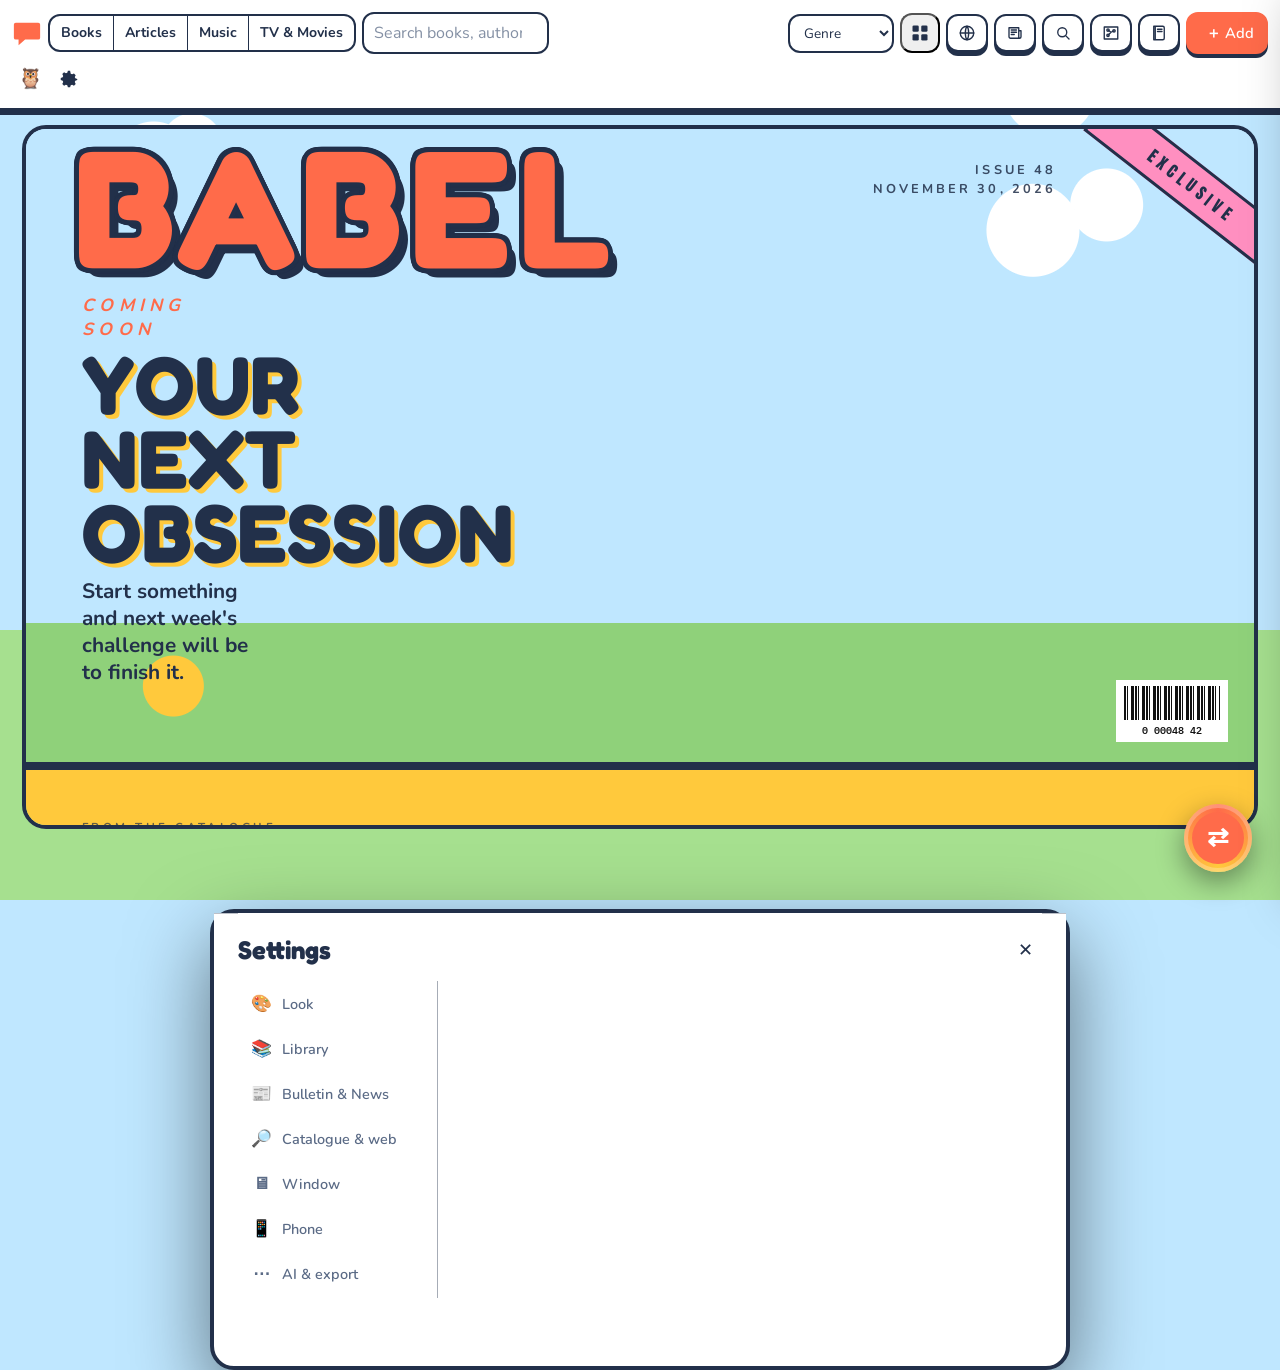
==== commit 8527c56d: "Settings: side menu of groups Look, Library, Bulletin & News, Catalogue & web, Window, Phone, AI & e" ====
--- a/app/static/index.html
+++ b/app/static/index.html
@@ -155,12 +155,27 @@
 </dialog>
 
 <!-- Settings dialog -->
-<dialog id="settingsDialog" class="dlg wide">
+<dialog id="settingsDialog" class="dlg wide set-dlg">
   <form method="dialog" class="dlg-head"><h2>Settings</h2><button class="icon-btn" value="cancel" title="Close">✕</button></form>
-  <h3>Look</h3>
-  <div class="theme-picker" id="themePicker"></div>
-  <h3>Library</h3>
-  <div class="form-grid"><label>Sort books by<select id="sortBy">
+  <div class="set-wrap">
+  <nav class="set-nav" aria-label="Settings sections"><button type="button" class="set-tab" data-set-tab="look"><i>🎨</i><span>Look</span></button><button type="button" class="set-tab" data-set-tab="library"><i>📚</i><span>Library</span></button><button type="button" class="set-tab" data-set-tab="reading"><i>📰</i><span>Bulletin & News</span></button><button type="button" class="set-tab" data-set-tab="web"><i>🔎</i><span>Catalogue & web</span></button><button type="button" class="set-tab" data-set-tab="window"><i>🖥</i><span>Window</span></button><button type="button" class="set-tab" data-set-tab="phone"><i>📱</i><span>Phone</span></button><button type="button" class="set-tab" data-set-tab="more"><i>⋯</i><span>AI & export</span></button></nav>
+  <div class="set-body">
+<section class="set-pane" data-set-pane="look">
+  <h3 class="set-h">Look</h3>
+  <div class="set-group"><h4>Theme</h4>
+<div class="theme-picker" id="themePicker"></div>
+  </div>
+</section>
+<section class="set-pane" data-set-pane="library">
+  <h3 class="set-h">Library</h3>
+  <div class="set-group"><h4>Library folder</h4>
+<div class="form-grid">
+    <div class="full row"><code id="libFolder" style="flex:1"></code><button class="btn" type="button" data-action="switch-lib">Change…</button><button class="btn" type="button" data-action="reveal-lib">Open</button><button class="btn" type="button" data-action="rescan" title="Recheck the library folder: add files that appeared, find files that moved, and remove entries whose files are gone">↻ Refresh library</button></div>
+    <p class="hint full" style="margin:0">Every file Babel's Library manages lives here: Articles, Books, Graphic Novels, Music (by artist and album), TV (by series and season) and Movies. You can switch to a different folder at any time.</p>
+  </div>
+  </div>
+  <div class="set-group"><h4>Sorting</h4>
+<div class="form-grid"><label>Sort books by<select id="sortBy">
       <option value="added">Recently added</option>
       <option value="opened">Recently read</option>
       <option value="title">Title</option>
@@ -169,23 +184,9 @@
       <option value="year-asc">Oldest first</option>
       <option value="notes">Most annotated</option>
     </select></label></div>
-  <h3>The Bulletin</h3>
-  <div class="form-grid"><label>Challenge lasts<select id="bulletinPeriod">
-      <option value="week">A week (from Monday)</option>
-      <option value="month">A month (from the 1st)</option>
-    </select></label>
-    <p class="hint full" style="margin:0">For this profile only: each profile keeps its own challenge and how long it lasts.</p></div>
-  <h3>Library folder</h3>
-  <div class="form-grid">
-    <div class="full row"><code id="libFolder" style="flex:1"></code><button class="btn" type="button" data-action="switch-lib">Change…</button><button class="btn" type="button" data-action="reveal-lib">Open</button><button class="btn" type="button" data-action="rescan" title="Recheck the library folder: add files that appeared, find files that moved, and remove entries whose files are gone">↻ Refresh library</button></div>
-    <p class="hint full" style="margin:0">Every file Babel's Library manages lives here: Articles, Books, Graphic Novels, Music (by artist and album), TV (by series and season) and Movies. You can switch to a different folder at any time.</p>
-  </div>
-  <h3>Move Babel's Library</h3>
-  <div class="form-grid">
-    <div class="full row"><p class="hint" style="flex:1;margin:0">Moves the program, your data and every library file to a folder you choose, such as a drive on a new computer. It only switches over once everything has been copied and checked.</p><button class="btn" type="button" id="moveAppBtn">Move everything…</button></div>
-  </div>
-  <h3>Automatic updates</h3>
-  <p class="status-row" id="inboxStatus"></p>
+  </div>
+  <div class="set-group"><h4>Adding new files automatically</h4>
+<p class="status-row" id="inboxStatus"></p>
   <div class="form-grid" id="settingsForm">
     <div class="full row"><label style="flex:1">Inbox folder <input name="watch_folder" id="inboxFolder"></label><button class="btn" type="button" data-pick="#inboxFolder" style="align-self:flex-end">Browse…</button></div>
     <label class="full"><input type="checkbox" name="inbox_move"> Move files out of the inbox into the library folder (instead of leaving a copy in the inbox)</label>
@@ -193,8 +194,30 @@
     <label>Check every <input type="number" name="watch_interval" min="3" max="600" style="width:5em"> seconds</label>
     <label class="full"><input type="checkbox" name="auto_lookup"> Fill in details from CrossRef / OpenLibrary when a file has a DOI or ISBN (online only)</label>
   </div>
-  <h3>Book catalogue</h3>
-  <p class="hint">Two free keys add more to the catalogue's “Hot off the press” and to each book's “More info” page. Both are optional.</p>
+  </div>
+  <div class="set-group"><h4>Move Babel's Library</h4>
+<div class="form-grid">
+    <div class="full row"><p class="hint" style="flex:1;margin:0">Moves the program, your data and every library file to a folder you choose, such as a drive on a new computer. It only switches over once everything has been copied and checked.</p><button class="btn" type="button" id="moveAppBtn">Move everything…</button></div>
+  </div>
+  </div>
+</section>
+<section class="set-pane" data-set-pane="reading">
+  <h3 class="set-h">Bulletin &amp; News</h3>
+  <div class="set-group"><h4>The Bulletin</h4>
+<div class="form-grid"><label>Challenge lasts<select id="bulletinPeriod">
+      <option value="week">A week (from Monday)</option>
+      <option value="month">A month (from the 1st)</option>
+    </select></label>
+    <p class="hint full" style="margin:0">For this profile only: each profile keeps its own challenge and how long it lasts.</p></div>
+  </div>
+  <div class="set-group"><h4>News</h4>
+<label class="ab-on"><input type="checkbox" id="newsAlertsOn"> Tell me when a new event turns up in the News “Events” section <span class="hint">(checked in the background every few hours; your paired phone gets a notification too)</span></label>
+  </div>
+</section>
+<section class="set-pane" data-set-pane="web">
+  <h3 class="set-h">Catalogue &amp; web</h3>
+  <div class="set-group"><h4>Book catalogue keys</h4>
+<p class="hint">Two free keys add more to the catalogue's “Hot off the press” and to each book's “More info” page. Both are optional.</p>
   <div class="form-grid" id="dvKeys">
     <label class="full">New York Times Books API key <input name="nyt_key" type="password" autocomplete="off" spellcheck="false" placeholder="paste your key"></label>
     <p class="full hint">The bestseller lists and NYT reviews. Get one at developer.nytimes.com: sign in, choose Apps → New App, switch on “Books API”, save, and copy the key.</p>
@@ -202,45 +225,67 @@
     <p class="full hint">New releases with exact dates, ratings and readers' reviews. Get it at hardcover.app: sign in, open Settings → Hardcover API, and copy the token.</p>
     <div class="full row"><button class="btn" type="button" id="dvTestKeys">Save and test</button><span class="hint" id="dvKeyResult"></span></div>
   </div>
-  <h3>News</h3>
-  <label class="ab-on"><input type="checkbox" id="newsAlertsOn"> Tell me when a new event turns up in the News “Events” section <span class="hint">(checked in the background every few hours; your paired phone gets a notification too)</span></label>
-  <h3>Your search sites</h3>
-  <p class="hint">Websites of your own choosing, shown as buttons on a catalogue entry's “More info” page next to the other links. Put <code>{q}</code> in the address where the title goes (and <code>{author}</code> for the author, if the site wants it), then tick the departments it's for. They open in their own window.</p>
+  </div>
+  <div class="set-group"><h4>Your search sites</h4>
+<p class="hint">Websites of your own choosing, shown as buttons on a catalogue entry's “More info” page next to the other links. Put <code>{q}</code> in the address where the title goes (and <code>{author}</code> for the author, if the site wants it), then tick the departments it's for. They open in their own window.</p>
   <div class="ss-list" id="searchSites"></div>
+  <div class="row"><button class="btn" type="button" id="ssAdd">＋ Add a site</button><span class="hint">Example: <code>https://www.example.com/search?q={q}</code></span></div>
+  </div>
+  <div class="set-group"><h4>Browser</h4>
   <label class="ab-on"><input type="checkbox" id="adblockOn"> Block ads, pop-ups and trackers in the reading window <span class="hint" id="adblockStatus"></span></label>
-  <div class="row"><button class="btn" type="button" id="ssAdd">＋ Add a site</button><span class="hint">Example: <code>https://www.example.com/search?q={q}</code></span></div>
-  <div id="deskSettings" hidden>
-  <h3>Desktop widget</h3>
-  <div class="form-grid" id="deskForm">
+  </div>
+</section>
+<div id="deskSettings" hidden>
+<section class="set-pane" data-set-pane="window">
+  <h3 class="set-h">Window</h3>
+  <div class="set-group"><h4>Window</h4>
+<div class="form-grid set-col" id="deskForm">
+    <h4 class="set-sub full">Starting</h4>
     <label>When Babel's Library starts, open<select name="start_mode"><option value="full">The full window</option><option value="widget">The desktop widget</option></select></label>
-    <label><input type="checkbox" name="widget_locked"> Pin the widget in place (it can't be moved or resized)</label>
+    <label><input type="checkbox" name="main_fullscreen"> Open Babel's Library full screen on start</label>
+    <label><input type="checkbox" id="startWithWindows"> Start Babel's Library when Windows starts <span class="hint">(it waits for the library's drive to be plugged in)</span></label>
+    <h4 class="set-sub full">The widget</h4>
     <label>Widget position<select name="widget_corner">
       <option value="top-right">Top right</option><option value="top-left">Top left</option>
       <option value="bottom-right">Bottom right</option><option value="bottom-left">Bottom left</option>
       <option value="custom">Where I put it</option></select></label>
-    <label><input type="checkbox" id="startWithWindows"> Start Babel's Library when Windows starts <span class="hint">(it waits for the library's drive to be plugged in)</span></label>
-    <label><input type="checkbox" name="main_fullscreen"> Open Babel's Library full screen on start</label>
-    <div class="full row" id="sleepSet"></div>
+    <label><input type="checkbox" name="widget_locked"> Pin the widget in place (it can't be moved or resized)</label>
     <label><input type="checkbox" name="widget_autohide"> Hide the widget's title bar until you point at its top edge</label>
     <div class="full row"><button class="btn" type="button" id="showWidget">Switch to the widget</button><span class="hint">Babel's Library is either this full window or the widget. Drag the widget by its title bar, then use its pin to fix it in place. Other windows can sit in front of it. Double-click it to come back here full screen.</span></div>
-  </div>
-  </div>
-  <h3>Phone</h3>
-  <p class="hint">The Babel's Library app for Android keeps the same library, reading positions, progress and watched marks as this computer, and fetches files from it. Pair a phone once: open the app, tap <b>Pair with computer</b>, and type the code below.</p>
+    <h4 class="set-sub full">Sleep screen</h4>
+    <div class="full row" id="sleepSet"></div>
+  </div>
+</section>
+</div>
+<section class="set-pane" data-set-pane="phone">
+  <h3 class="set-h">Phone</h3>
+  <div class="set-group"><h4>Phones and tablets</h4>
+  <p class="hint">The Babel's Library app (Android, or the iPhone web app) keeps the same library, reading positions, progress and watched marks as this computer, and fetches files from it. Pair a phone once: open the app, tap <b>Pair with computer</b>, and type the code below.</p>
   <div class="ph-box" id="phoneBox"></div>
+  </div>
+  <div class="set-group"><h4>Away from home</h4>
   <label class="ab-on"><input type="checkbox" id="phoneRemote"> Reach this library from anywhere (cellular data too), through a free Cloudflare tunnel <span class="hint" id="phoneRemoteNote"></span></label>
-  <h3>Local AI</h3>
-  <div class="ai-status" id="aiStatus"></div>
+  </div>
+</section>
+<section class="set-pane" data-set-pane="more">
+  <h3 class="set-h">AI &amp; export</h3>
+  <div class="set-group"><h4>Local AI</h4>
+<div class="ai-status" id="aiStatus"></div>
   <div class="form-grid">
     <label>Ollama address <input name="ollama_url" form="x" id="ollamaUrl"></label>
     <label>Model <select id="ollamaModel"></select></label>
   </div>
-  <h3>Export</h3>
-  <div class="row wrap">
+  </div>
+  <div class="set-group"><h4>Export</h4>
+<div class="row wrap">
     <a class="btn" href="/api/export/annotations?format=md" download>All annotations (Markdown)</a>
     <a class="btn" href="/api/export/annotations?format=json" download>All annotations (JSON)</a>
     <select id="bibStyle"><option>APA (7th ed.)</option><option>MLA (9th ed.)</option><option>Chicago (17th ed.)</option></select>
     <a class="btn" id="bibLink" href="#" download>Bibliography</a>
+  </div>
+  </div>
+</section>
+  </div>
   </div>
   <div class="dlg-foot"><button class="btn primary" id="saveSettings">Save settings</button></div>
 </dialog>
--- a/app/static/css/base.css
+++ b/app/static/css/base.css
@@ -3122,3 +3122,43 @@
 .lv-table tr.is-bundle td:first-child b{font-weight:800}
 :where(#library[data-layout]) :where(button[data-fold-open],tr[data-fold-open]){font:inherit;color:inherit;text-align:left;cursor:pointer}
 
+
+/* Home (the Bulletin and Recently opened): no Collections bar, it does nothing there */
+body[data-g-area=home] #collBar{display:none!important}
+
+/* ---------------------------------------------------------------- Settings: side menu of groups, one shown at a time */
+.set-dlg{width:min(1040px,96vw);display:flex;flex-direction:column;max-height:92vh;padding-bottom:0}
+.set-dlg[open]{display:flex}
+.set-wrap{display:grid;grid-template-columns:200px minmax(0,1fr);gap:22px;min-height:0;flex:1}
+.set-nav{display:flex;flex-direction:column;gap:4px;padding:4px 0;border-right:1px solid color-mix(in srgb,var(--line,#888) 40%,transparent);padding-right:14px;overflow-y:auto}
+.set-tab{display:flex;align-items:center;gap:10px;padding:9px 12px;border:0;border-radius:10px;background:none;color:var(--ink-soft);font:600 .9rem var(--font-ui);text-align:left;cursor:pointer}
+.set-tab i{font-style:normal;width:22px;text-align:center;font-size:1.05rem}
+.set-tab:hover{background:color-mix(in srgb,var(--ink) 7%,transparent);color:var(--ink)}
+.set-tab.on{background:color-mix(in srgb,var(--accent) 18%,transparent);color:var(--ink)}
+.set-tab[hidden]{display:none}
+.set-body{overflow-y:auto;min-height:0;padding:2px 6px 18px 2px;max-height:calc(92vh - 150px)}
+.set-pane{display:none}
+.set-pane.on{display:block}
+.set-h{margin:2px 0 14px;font-size:1.25rem}
+.set-group{padding:14px 16px;margin-bottom:12px;border-radius:14px;background:color-mix(in srgb,var(--ink) 4%,transparent);border:1px solid color-mix(in srgb,var(--line,#888) 30%,transparent)}
+.set-group>h4{margin:0 0 10px;font:700 .72rem var(--font-ui);letter-spacing:.12em;text-transform:uppercase;color:var(--ink-soft)}
+.set-group .form-grid{margin:0}
+.set-group .hint{line-height:1.45}
+.set-group>.ab-on{margin:0}
+/* (checkbox rows: the box sits right before its words, whatever the theme does to inputs) */
+.set-dlg input[type=checkbox]{width:auto!important;flex:none;margin:0;min-height:0}
+.set-dlg label:has(>input[type=checkbox]){display:flex;flex-direction:row;align-items:center;gap:8px;text-align:left}
+.set-dlg .dlg-foot{position:sticky;bottom:0;margin:0 -24px;padding:12px 24px;background:inherit;border-top:1px solid color-mix(in srgb,var(--line,#888) 30%,transparent)}
+@media (max-width:760px){.set-wrap{grid-template-columns:1fr}.set-nav{flex-direction:row;flex-wrap:wrap;border-right:0;padding-right:0}.set-tab span{display:none}}.set-col{grid-template-columns:1fr!important;gap:10px}
+.set-sub{margin:10px 0 0;font:700 .72rem var(--font-ui);letter-spacing:.12em;text-transform:uppercase;color:var(--ink-soft)}
+.set-sub:first-child{margin-top:0}
+.set-group>h4:has(+ .set-col){display:none}
+.set-dlg .row{flex-wrap:wrap;align-items:center;gap:8px 12px}
+.set-dlg .row>.btn,.set-dlg .row>button{flex:none;white-space:nowrap}
+.set-dlg .row>.hint{flex:1 1 260px}
+#sleepSet label{flex:1 1 100%}
+#sleepSet select{width:auto;display:inline-block;margin-left:6px}
+.set-col label:not(:has(input[type=checkbox])){max-width:360px}.set-dlg .ab-on{display:grid;grid-template-columns:auto 1fr;align-items:start;column-gap:8px;row-gap:2px}
+.set-dlg .ab-on>input{margin-top:3px}
+.set-dlg .ab-on>.hint{grid-column:2}
+.set-dlg label.ab-on:has(>input[type=checkbox]){display:grid;grid-template-columns:auto 1fr;align-items:start;column-gap:8px;flex-wrap:nowrap}
